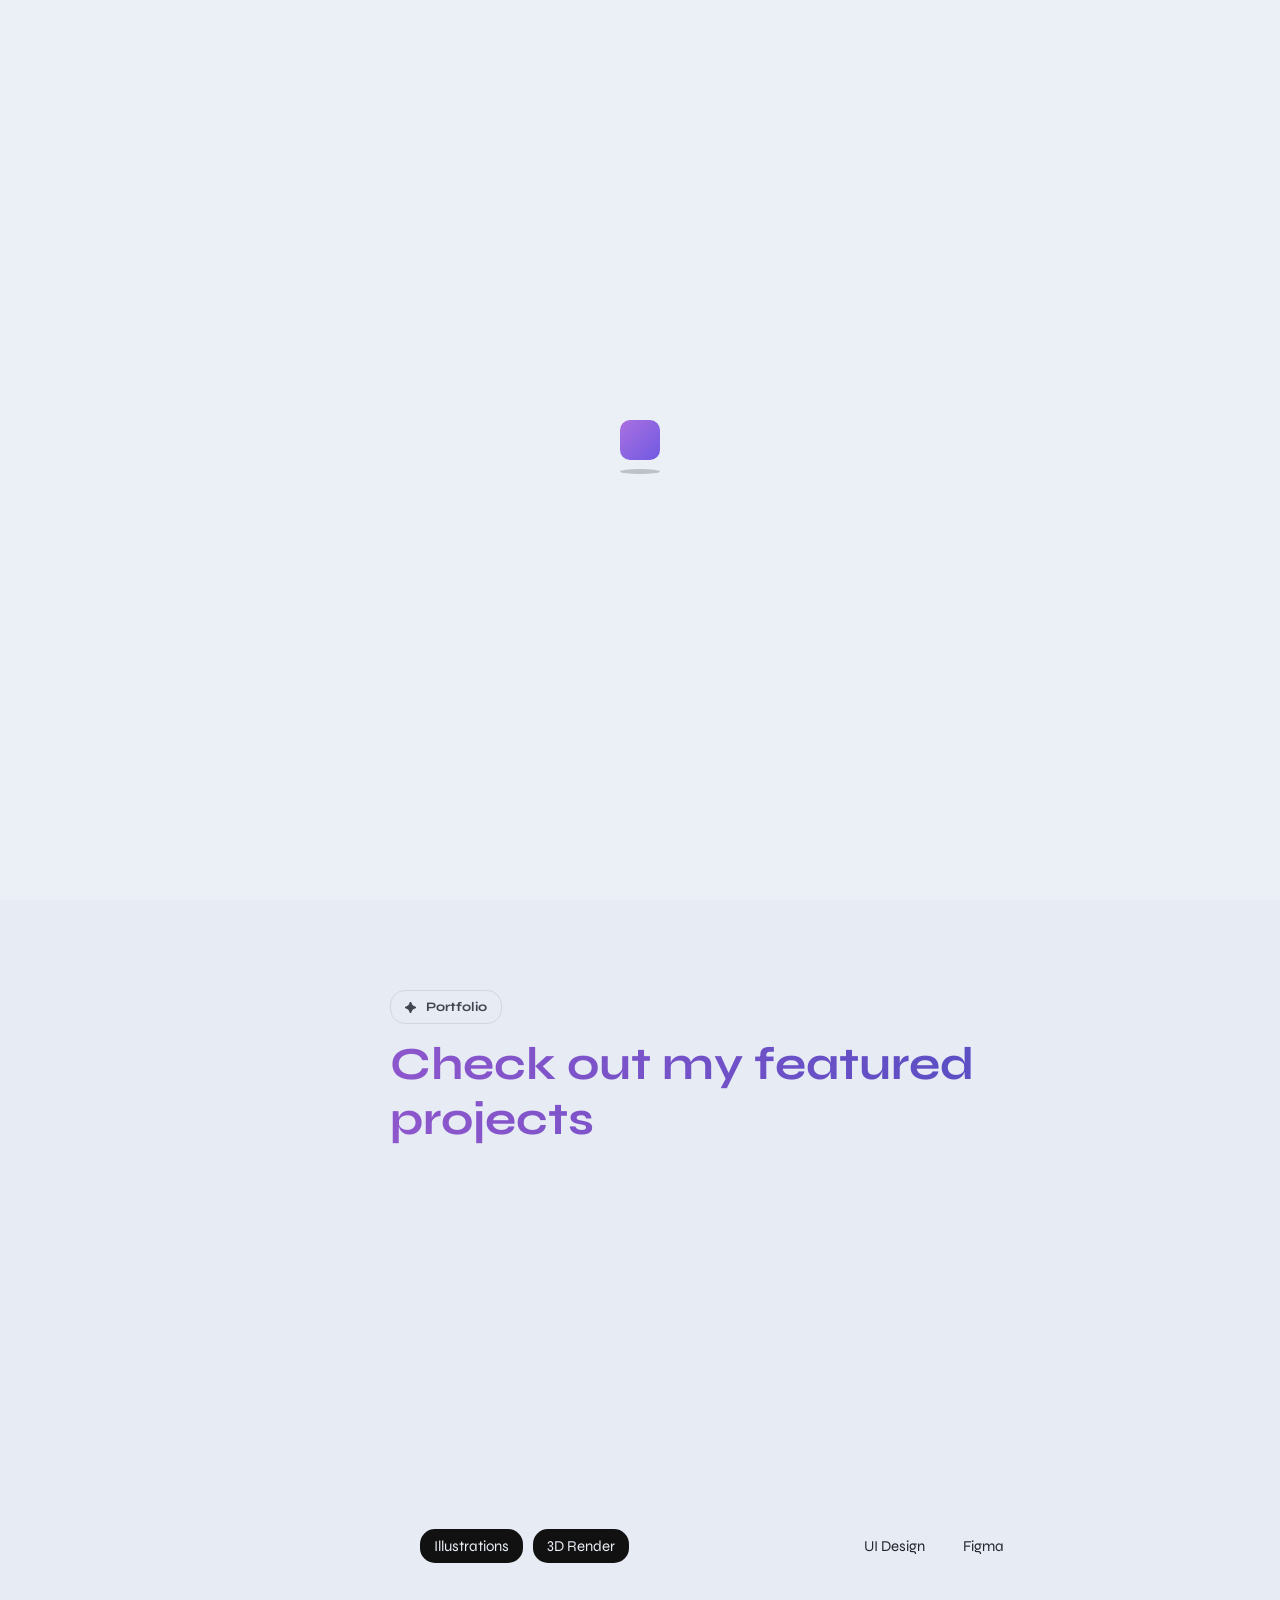
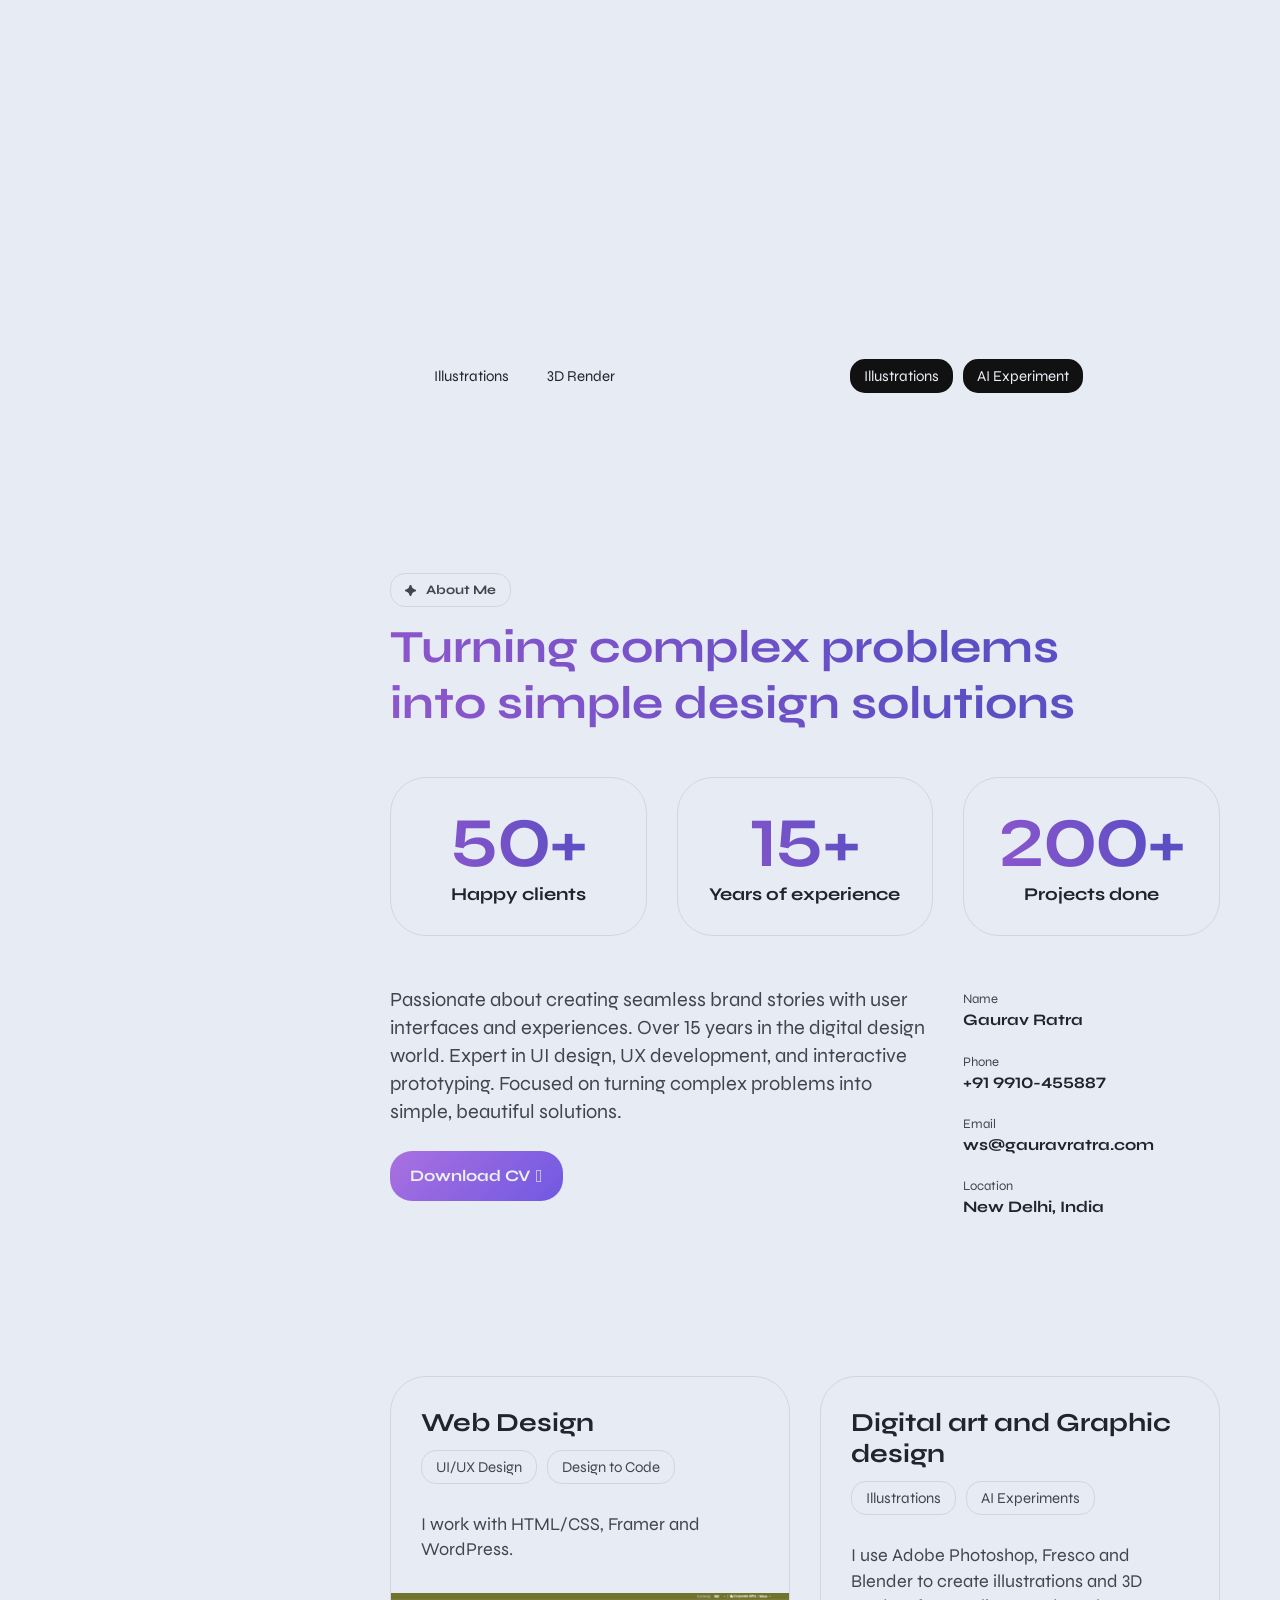
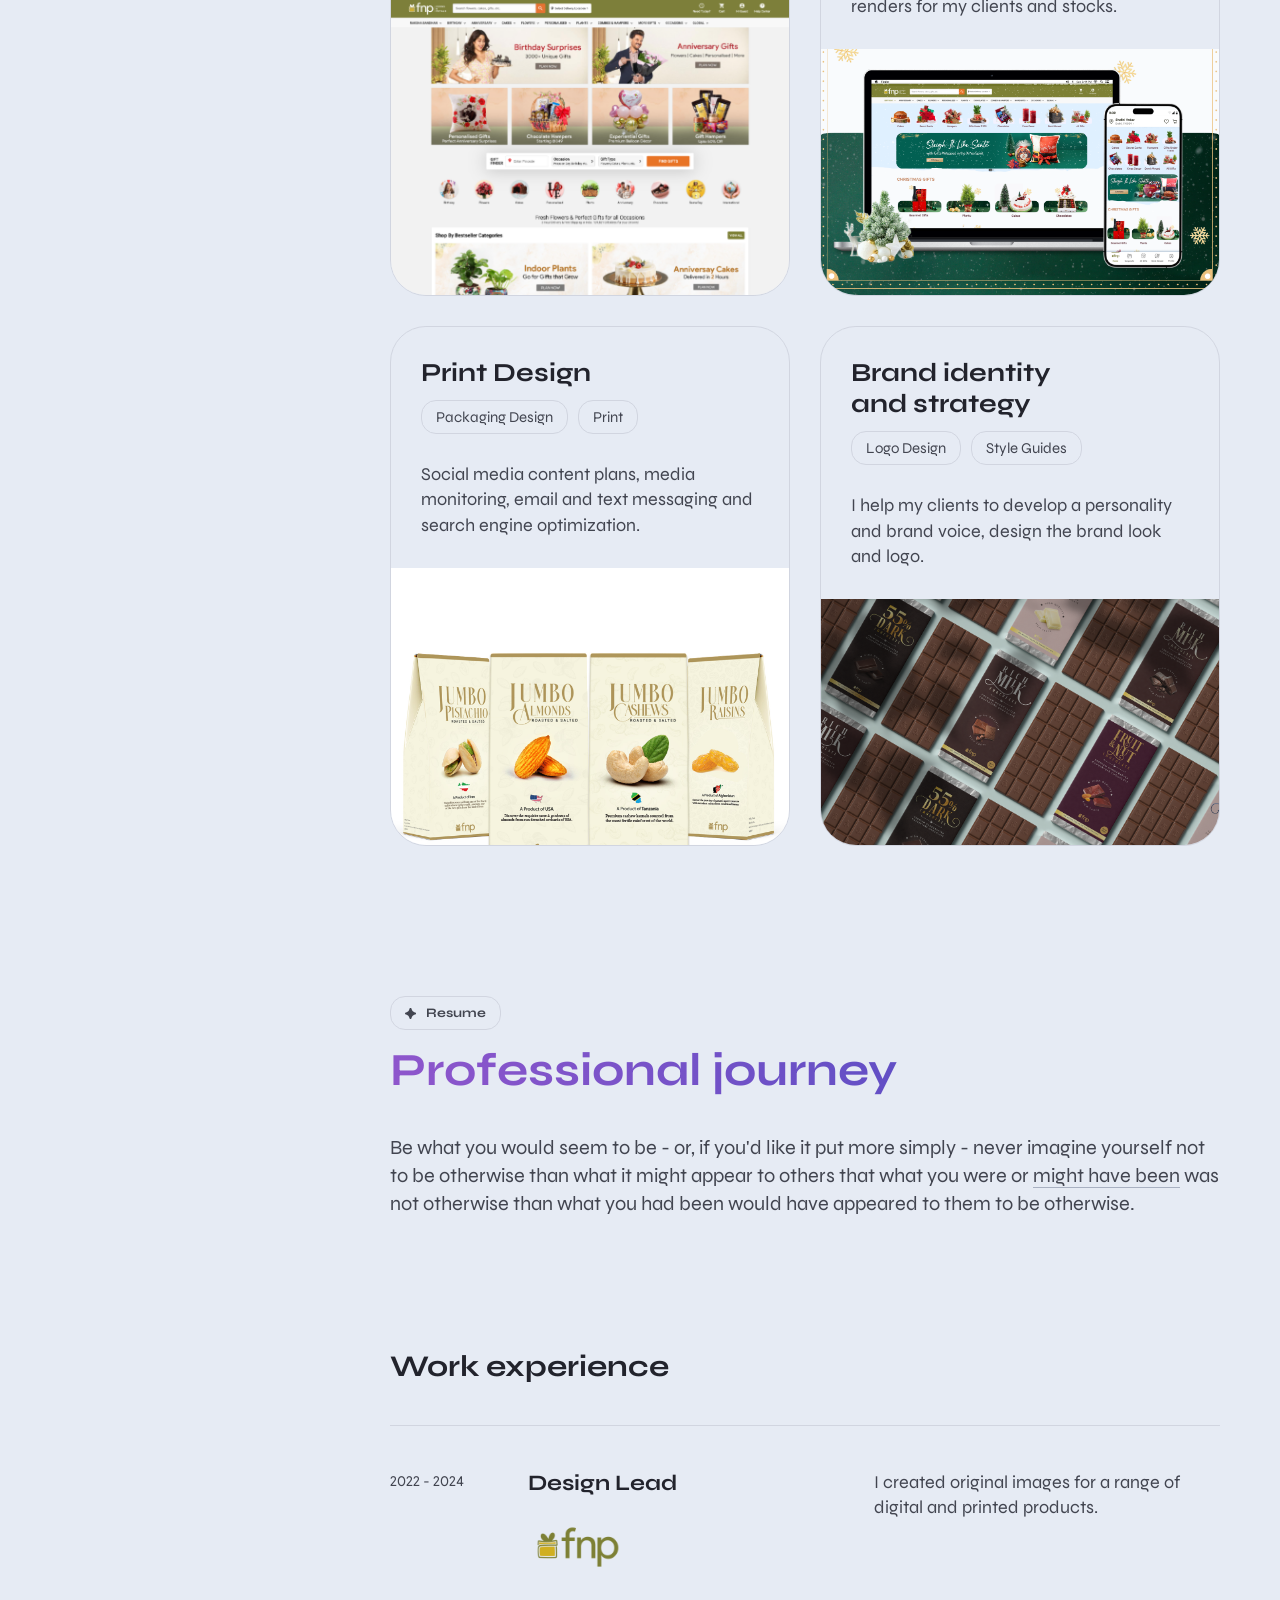
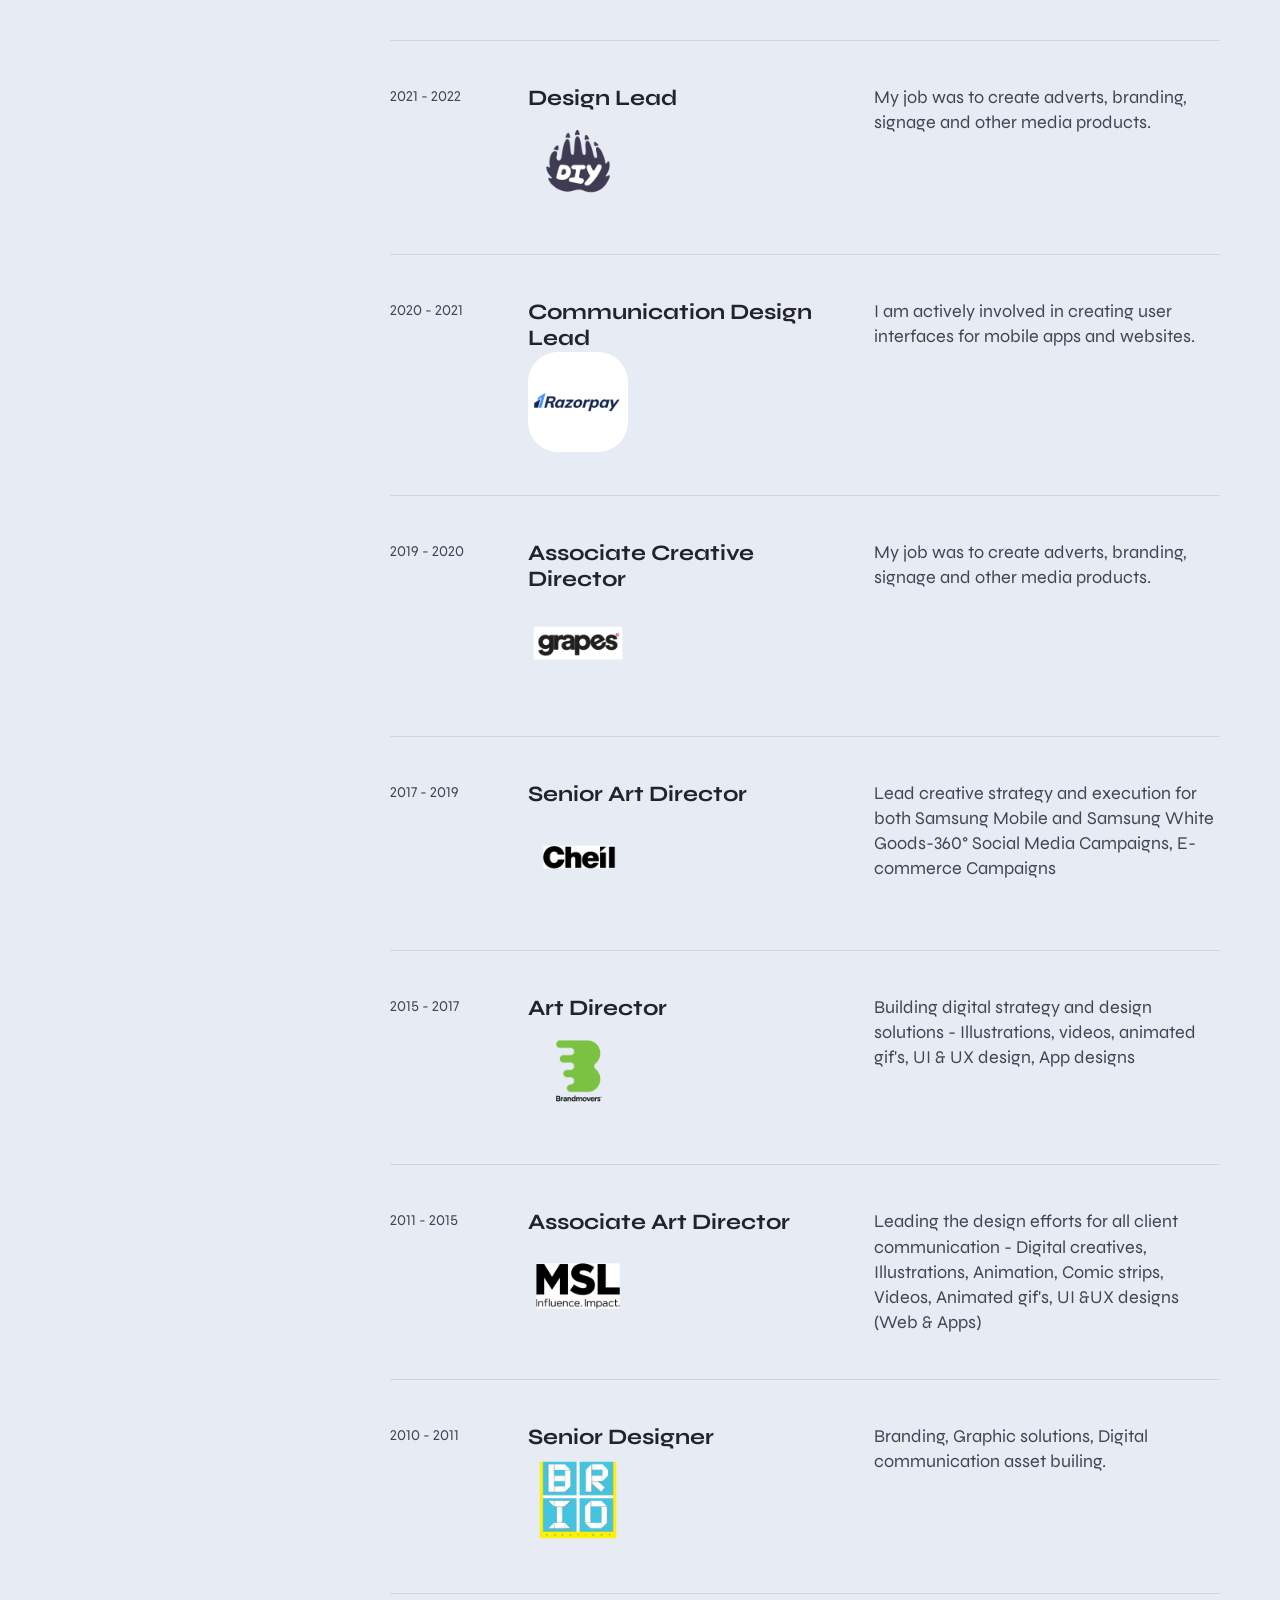
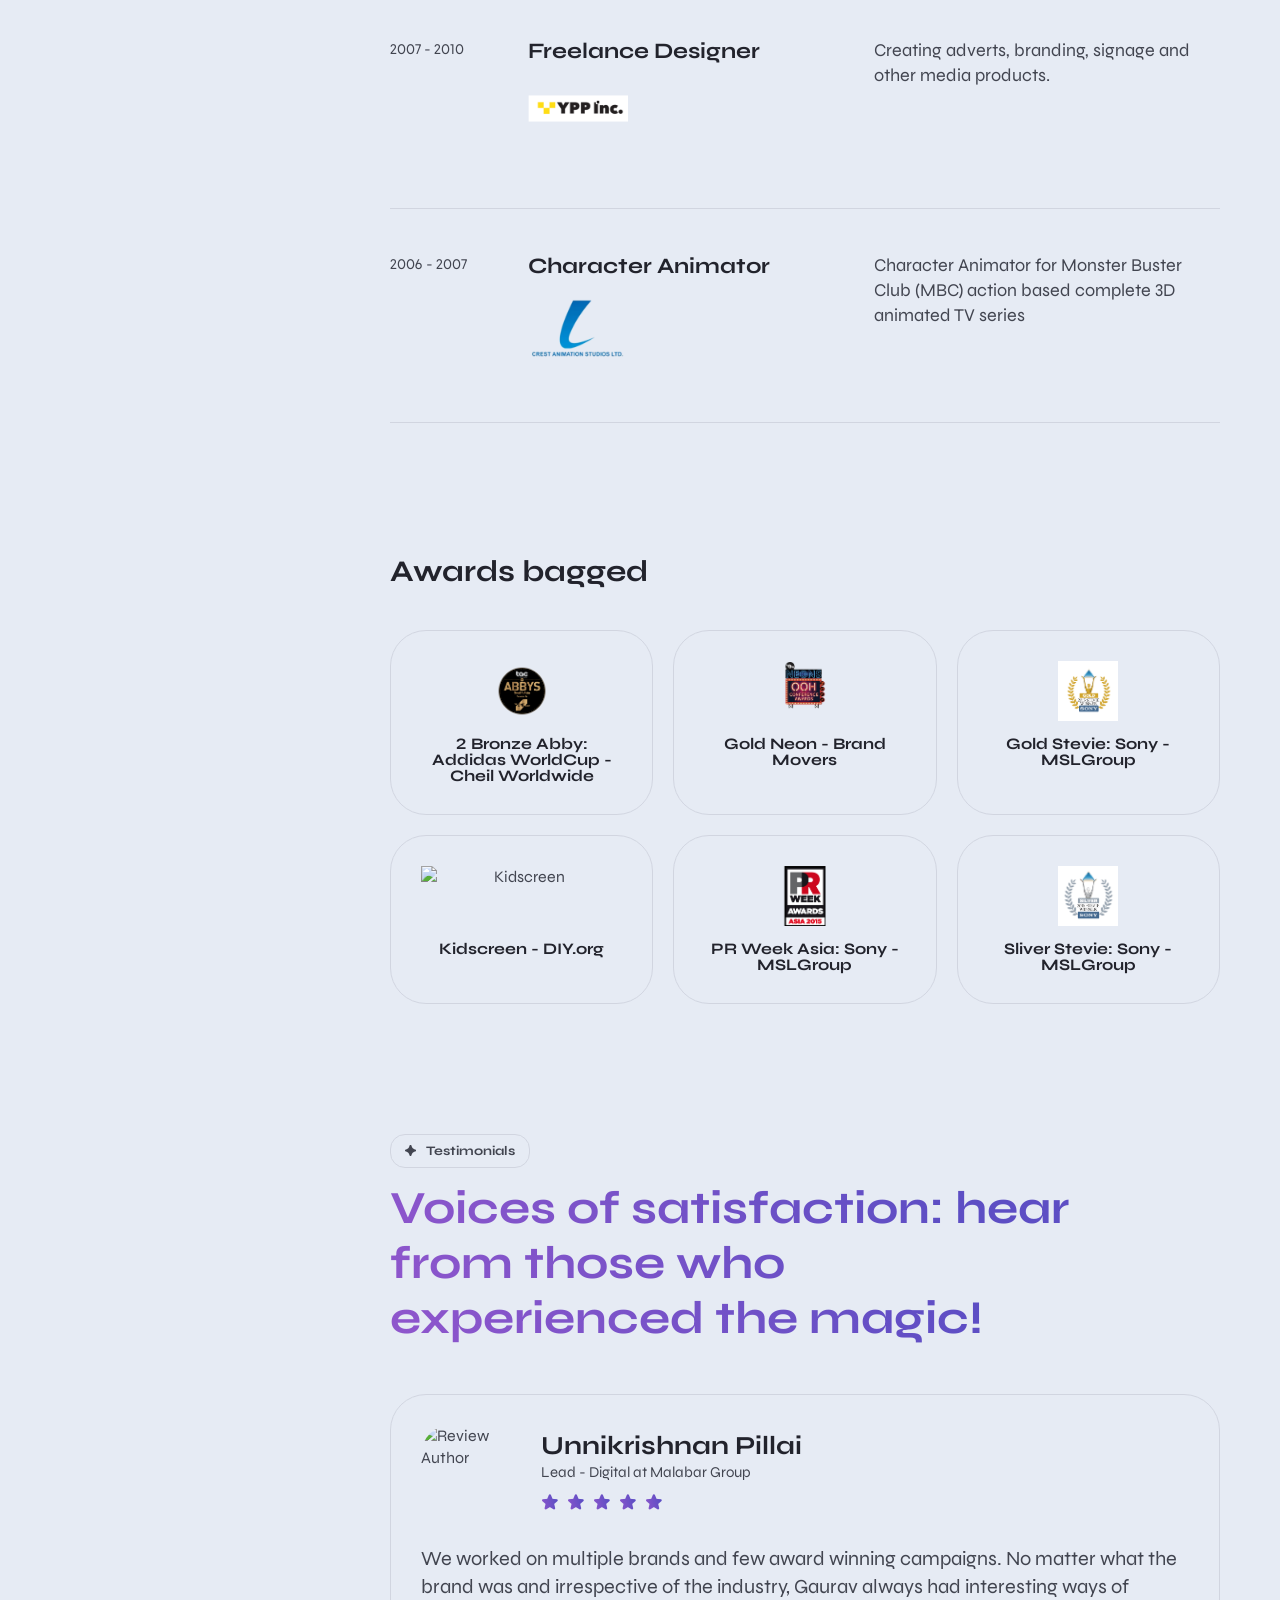
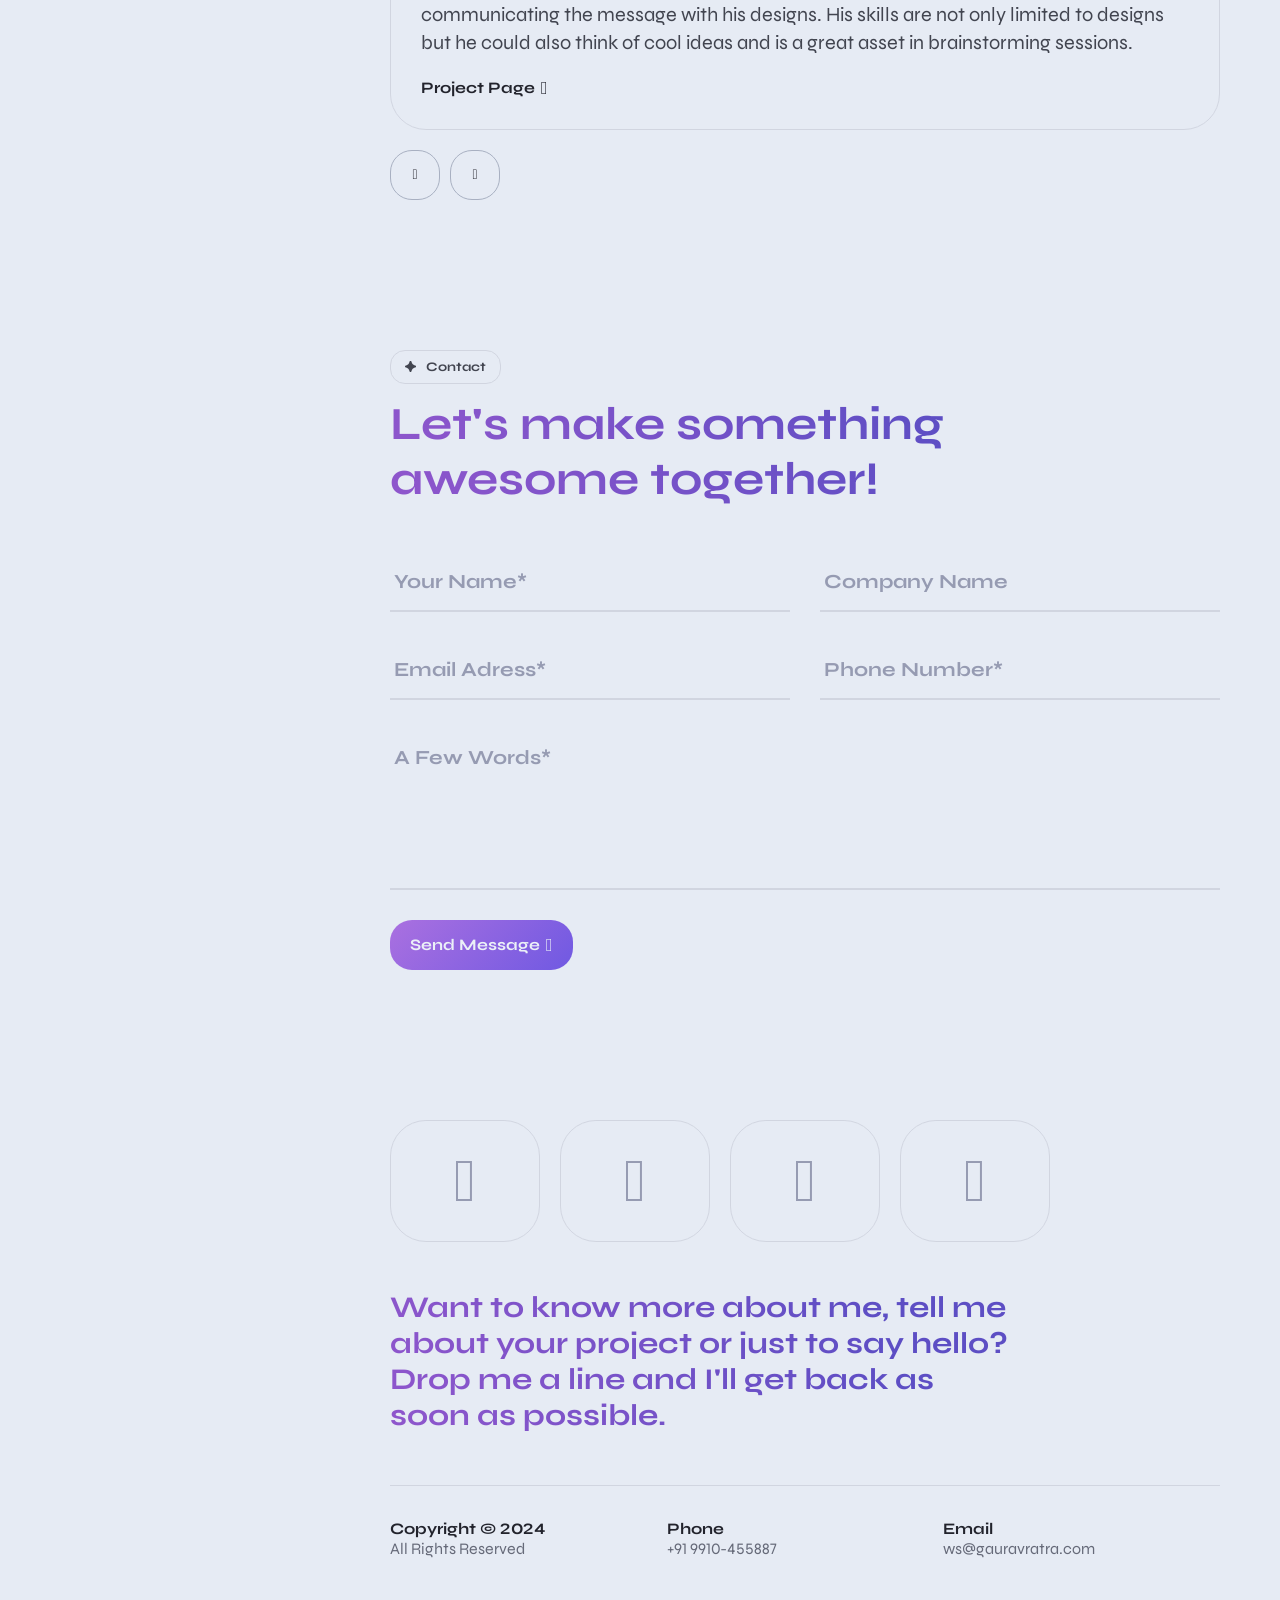
==== index.html @ a74d2768 "Add files via upload" ====
<!DOCTYPE html>
<html lang="en" dir="ltr">

  <head>
    <meta charset="UTF-8">

    <!-- Page Title -->
    <title>Gaurav Ratra - Full Stack Design Services, Illustration Artist, Video & Motion Graphic Artist</title>

    <!-- Meta Tags -->
    <meta name="description" content="Gaurav Ratra - Full Stack Design Services, Illustration Artist, Video & Motion Graphic Artist">
    <meta name="keywords" content="Full stack design services, Illustration artist, designer on demand, design consultant, creative solutions, clean design">

    <!-- Viewport Meta-->
    <meta http-equiv="X-UA-Compatible" content="IE=edge">
    <meta name="viewport" content="width=device-width, initial-scale=1, maximum-scale=1">

    <!-- Template Favicon & Icons Start -->
    <link rel="apple-touch-icon" sizes="180x180" href="img/apple-touch-icon.png">
    <link rel="icon" type="image/png" sizes="32x32" href="img/favicon-32x32.png">
    <link rel="icon" type="image/png" sizes="16x16" href="img/favicon-16x16.png">
    <link rel="manifest" href="img/site.webmanifest">
    <!-- Template Favicon & Icons End -->

    <!-- Facebook Metadata Start -->
    <meta property="og:image:height" content="1200">
    <meta property="og:image:width" content="1200">
    <meta property="og:title" content="Gaurav Ratra - Full Stack Design Services, Illustration Artist, Video & Motion Graphic Artist">
    <meta property="og:description" content="Gaurav Ratra - Full Stack Design Services, Illustration Artist, Video & Motion Graphic Artist">
    <!-- Facebook Metadata End -->

    <!-- Template Styles Start -->
    <link rel="stylesheet" href="css/loaders/loader.css">
    <link rel="stylesheet" type="text/css" href="css/plugins.css">
    <link rel="stylesheet" type="text/css" href="css/main.css">
    <!-- Template Styles End -->

    <!-- Custom Browser Color Start -->
    <meta name="theme-color" media="(prefers-color-scheme: light)" content="#dcdce7">
    <meta name="theme-color" media="(prefers-color-scheme: dark)" content="#111111">
    <meta name="msapplication-navbutton-color" content="#111111">
    <meta name="apple-mobile-web-app-capable" content="yes">
    <meta name="apple-mobile-web-app-status-bar-style" content="black-translucent">
    <!-- Custom Browser Color End -->
  </head>

  <body>

    <!-- Loader Start -->
    <div id="loader" class="loader">
      <div id="loaderContent" class="loader__content">
        <div class="loader__shadow"></div>
        <div class="loader__box"></div>
      </div>
    </div>
    <!-- Loader End -->

    <!-- Header Start -->
    <header id="header" class="header d-flex justify-content-between">

      <!-- Navigation Menu Start -->
      <div class="header__navigation">
        <nav id="menu" class="menu">
          <ul class="menu__list d-flex justify-content-start">
            <li class="menu__item">
              <a class="menu__link btn" href="#home">
                <span class="menu__caption">Home</span>
                <i class="ph-bold ph-house-simple"></i>
              </a>
            </li>
            <li class="menu__item">
              <a class="menu__link btn" href="#portfolio">
                <span class="menu__caption">Portfolio</span>
                <i class="ph-bold ph-squares-four"></i>
              </a>
            </li>
            <li class="menu__item">
              <a class="menu__link btn" href="#about">
                <span class="menu__caption">About Me</span>
                <i class="ph-bold ph-user"></i>
              </a>
            </li>
            <li class="menu__item">
              <a class="menu__link btn" href="#resume">
                <span class="menu__caption">Resume</span>
                <i class="ph-bold ph-article"></i>
              </a>
            </li>
            <li class="menu__item">
              <a class="menu__link btn" href="#contact">
                <span class="menu__caption">Contact</span>
                <i class="ph-bold ph-envelope"></i>
              </a>
            </li>
          </ul>
        </nav>
      </div>
      <!-- Navigation Menu End -->

      <!-- Header Controls Start -->
      <div class="header__controls d-flex justify-content-end">
        <button id="color-switcher" class="color-switcher header__switcher btn" type="button" role="switch" aria-label="light/dark mode" aria-checked="true"></button>
        <a id="notify-trigger" class="header__trigger btn" href="mailto:ws@gauravratra.com?subject=Message%20from%20your%20site">
          <span class="trigger__caption">Let's Talk</span>
          <i class="ph-bold ph-chat-dots"></i>
        </a>
      </div>
      <!-- Header Controls End -->

    </header>
    <!-- Header End -->

    <!-- Gradient Background Start -->
    <div class="gradient-background">
      <div class="blur"></div>
      <div class="blur"></div>
      <div class="blur"></div>
    </div>
    <!-- Gradient Background End -->

    <!-- Avatar Side Block Start -->
    <div id="avatar" class="avatar">
      <div class="avatar__container d-flex flex-column justify-content-lg-between">
        <!-- image and logo -->
        <div class="avatar__block">
          <div class="avatar__logo d-flex align-items-center">
            <div class="logo__image">
              <!-- Your Logo Here!!! -->
              <img src="img/Logo_GR_01_.png" alt="Gaurv Ratra - Full Stack Design Services">
              <!--<svg xmlns="http://www.w3.org/2000/svg" x="0px" y="0px"
                width="85px" height="85px" viewBox="0 0 85 85"
                style="enable-background:new 0 0 85 85;" xml:space="preserve" class="gradient-fill">
                <style type="text/css">
                  .gradient-fill {
                    fill: url(#gradientFill);
                  }
                </style>
                <g>
                  <linearGradient id="gradientFill" gradientUnits="userSpaceOnUse" x1="9.9604" y1="75.0338" x2="75.0387" y2="9.9555">
                    <stop  offset="0" style="stop-color:var(-accent)"/>
                    <stop  offset="1" style="stop-color:var(-secondary)"/>
                  </linearGradient>
                  <path class="gradient-fill" d="M51,0H34C15.2,0,0,15.2,0,34v17c0,14.3,8.9,26.6,21.4,31.6c0,0,0,0,0,0l0,0C25.3,84.1,29.5,85,34,85h17
                    c6,0,11.7-1.6,16.6-4.3c0.1-0.1,0.2-0.1,0.3-0.2C78.1,74.6,85,63.6,85,51V34C85,15.2,69.8,0,51,0z M83,51c0,10.7-5.3,20.2-13.4,26
                    v-2.5v-3.9h3.9v-3.9h-3.9v-3.9h3.9v-3.9h-3.9H67v-3.9V51h-3.9v3.9v3.9h2.6v3.9v3.9v3.9h-3.9h-3.9v3.9h3.9h3.9v3.9v1
                    C61.3,81.7,56.3,83,51,83H34c-4.5,0-8.7-0.9-12.6-2.6v-2v-3.9h3.9h3.9v-3.9h-3.9h-3.9v-3.9v-3.9v-3.9H24v-3.9V51h-3.9v3.9v3.9h-2.6
                    h-3.9v3.9h3.9v3.9h-3.9v3.9h3.9v3.9v3.9C8.2,72.8,2,62.6,2,51V34C2,16.4,16.4,2,34,2h17c17.6,0,32,14.4,32,32V51z M50.1,54.9H54
                    v3.9v3.9h-3.9v-3.9V54.9z M33.1,54.9H37v3.9v3.9h-3.9v-3.9V54.9z M27.9,51H24v-3.9v-3.9v-3.9h3.9v3.9v3.9V51z M31.8,39.3h-3.9v-3.9
                    h3.9V39.3z M31.8,43.2v-3.9h3.9v3.9H31.8z M63.1,47.1V51h-3.9v-3.9v-3.9v-3.9h3.9v3.9V47.1z M35.7,47.1v-3.9h3.9h3.9h3.9h3.9v3.9
                    h-3.9h-3.9h-3.9H35.7z M59.2,39.3h-3.9v-3.9h3.9V39.3z M55.3,43.2h-3.9v-3.9h3.9V43.2z"/>
                </g>
              </svg>-->
            </div>
            <div class="logo__caption">
              <p>Gaurav<br>Ratra</p>
            </div>
          </div>
          <div class="avatar__image">
            <img src="img/Frame-15.png" alt="Gaurav Ratra - Full Stack Design Services">
          </div>
        </div>
        <!-- data caption #1 -->
        <div class="avatar__block">
          <h6>
            <small class="top">Specialization:</small>
          Brand & Communciation Design, UX /Ul, Illustrations and Motion Design.
          </h6>
        </div>
        <!-- data caption #2 -->
        <div class="avatar__block">
          <h6>
            <small class="top">Based in:</small>
            New Delhi, India
          </h6>
        </div>
        <!-- socials and CTA button -->
        <div class="avatar__block">
          <div class="avatar__socials">
            <ul class="socials-square d-flex justify-content-between">
              <li class="socials-square__item">
                <a class="socials-square__link btn" href="https://www.behance.net/gauravratra" target="_blank"><i class="ph-bold ph-behance-logo"></i></a>
              </li>
              <li class="socials-square__item">
                <a class="socials-square__link btn" href="https://dribbble.com/gauravratra" target="_blank"><i class="ph-bold ph-dribbble-logo"></i></a>
              </li>
              <li class="socials-square__item">
                <a class="socials-square__link btn" href="https://www.instagram.com/doodler_gr" target="_blank"><i class="ph-bold ph-instagram-logo"></i></a>
              </li>
              <li class="socials-square__item">
                <a class="socials-square__link btn" href="https://www.linkedin.com/in/gauravratra" target="_blank"><i class="ph-bold ph-linkedin-logo"></i></a>
              </li>
              <!--<li class="socials-square__item">
                <a class="socials-square__link btn" href="https://www.pinterest.com/" target="_blank"><i class="ph-bold ph-pinterest-logo"></i></a>
              </li>-->
            </ul>
          </div>
          <div class="avatar__btnholder">
            <a class="btn btn-default btn-fullwidth btn-hover btn-hover-accent" href="#contact" target="_blank">
              <span class="btn-caption">Let's Work Together!</span>
            </a>
          </div>
        </div>
      </div>
    </div>
    <!-- Avatar Side Block End -->

    <!-- Page Content Start -->
    <div id="content" class="content">
      <div class="content__wrapper">

        <!-- Intro Section Start -->
        <section id="home" class="main intro">

          <!-- Headline Start -->
          <div id="headline" class="headline d-flex align-items-start flex-column" data-speed="1">
            <p class="headline__subtitle animate-headline">
              <svg xmlns="http://www.w3.org/2000/svg" x="0px" y="0px" width="13px" height="13px" viewBox="0 0 13 13" fill="currentColor">
                <path fill="currentColor" d="M5.6,12.6c-0.5-0.8-0.7-2.4-1.7-3.5c-1-1-2.7-1.2-3.5-1.7C-0.1,7-0.1,6,0.4,5.6c0.8-0.5,2.3-0.6,3.5-1.8
                  C5,2.8,5.1,1.2,5.6,0.4C6-0.1,7-0.1,7.4,0.4c0.5,0.8,0.7,2.4,1.8,3.5c1.2,1.2,2.6,1.2,3.5,1.7c0.6,0.4,0.6,1.4,0,1.7
                  C11.8,7.9,10.2,8,9.1,9.1c-1,1-1.2,2.7-1.7,3.5C7,13.1,6,13.1,5.6,12.6z"/>
              </svg>
              <span>Let's meet!</span>
            </p>
            <h1 class="headline__title animate-headline">I'm Gaurav Ratra<br>Human Centric Multidisciplinary Designer.</h1>
            <div class="headline__btnholder d-flex flex-column flex-sm-row">
              <a class="btn mobile-vertical btn-default btn-hover btn-hover-accent-mobile animate-headline" href="#portfolio">
                <span class="btn-caption">Graphic Design Work</span>
                <i class="ph-bold ph-squares-four"></i>
              </a>
              <a class="btn mobile-vertical btn-default btn-hover btn-hover-accent-mobile animate-headline" href="https://gauravratra.webflow.io" target"_blank">
                <span class="btn-caption">UX/UI Work</span>
                <i class="ph-bold ph-squares-four"></i>
              </a>
              <a class="btn mobile-vertical btn-default btn-hover btn-hover-outline-mobile animate-headline" href="https://drive.google.com/file/d/1sUQ5891fji01tZ1sQ-6A8wm_gNy3avsa/view?usp=drive_link" target"_blank">
                <span class="btn-caption">Download CV</span>
                <i class="ph-bold ph-download-simple"></i>
              </a>
            </div>
          </div>
          <!-- Headline End -->

          <!-- Scroll Button Start -->
          <div class="rotating-btn">
            <a href="#portfolio" class="rotating-btn__link slide-down">
              <!-- SVG rotating text -->
              <svg version="1.1" xmlns="http://www.w3.org/2000/svg" xmlns:xlink="http://www.w3.org/1999/xlink" x="0px" y="0px"
                viewBox="0 0 120 120" style="enable-background:new 0 0 120 120;" xml:space="preserve"
                class="animate-rotation" data-value="360">
                <defs>
                  <path id="textPath" d="M110,59.5c0,27.6-22.4,50-50,50s-50-22.4-50-50s22.4-50,50-50S110,31.9,110,59.5z"/>
                </defs>
                <g>
                  <use xlink:href="#textPath" fill="none"></use>
                  <text>
                    <!-- button text here!!! -->
                    <textPath xlink:href="#textPath">Scroll for More * Scroll for More * </textPath>
                  </text>
                </g>
              </svg>
              <!-- arrow icon -->
              <i class="ph-bold ph-arrow-down"></i>
            </a>
          </div>
          <!-- Scroll Button End -->

        </section>
        <!-- Intro Section End -->

        <!-- Portfolio Section Start -->
        <section id="portfolio" class="inner inner-first portfolio">

          <!-- Content Block - H2 Section Title Start -->
          <div class="content__block section-grid-title">
            <p class="h2__subtitle animate-in-up">
              <svg xmlns="http://www.w3.org/2000/svg" x="0px" y="0px" width="13px" height="13px" viewBox="0 0 13 13" fill="currentColor">
                <path fill="currentColor" d="M5.6,12.6c-0.5-0.8-0.7-2.4-1.7-3.5c-1-1-2.7-1.2-3.5-1.7C-0.1,7-0.1,6,0.4,5.6c0.8-0.5,2.3-0.6,3.5-1.8
                  C5,2.8,5.1,1.2,5.6,0.4C6-0.1,7-0.1,7.4,0.4c0.5,0.8,0.7,2.4,1.8,3.5c1.2,1.2,2.6,1.2,3.5,1.7c0.6,0.4,0.6,1.4,0,1.7
                  C11.8,7.9,10.2,8,9.1,9.1c-1,1-1.2,2.7-1.7,3.5C7,13.1,6,13.1,5.6,12.6z"/>
              </svg>
              <span>Portfolio</span>
            </p>
            <h2 class="h2__title animate-in-up">Check out my featured projects</h2>
          </div>
          <!-- Content Block - H2 Section Title End -->

          <!-- Content Block - Works Gallery Start -->
          <div class="content__block grid-block">
            <div class="container-fluid px-0 inner__gallery">
              <div class="row gx-0 my-gallery" itemscope itemtype="http://schema.org/ImageGallery">

                <!-- Works Gallery Single Item Start -->
                <figure class="col-12 col-md-6 gallery__item grid-item animate-card-2" itemprop="associatedMedia" itemscope itemtype="http://schema.org/ImageObject">
                  <a href="img/DIYTV.png" data-image="img/DIYTV.png" class="gallery__link" itemprop="contentUrl" data-size="1400x1400">
                    <img src="img/DIYTV.png" class="gallery__image" itemprop="thumbnail" alt="Image description">
                  </a>
                  <figcaption class="gallery__descr" itemprop="caption description">
                    <h5>Isometric House</h5>
                    <div class="card__tags d-flex flex-wrap">
                      <span class="rounded-tag opposite">Illustrations</span>
                      <span class="rounded-tag opposite">3D Render</span>
                    </div>
                    <p class="small">Mauris porttitor lobortis ligula, quis molestie lorem scelerisque eu. Morbi aliquam enim odio.
                    </p>
                  </figcaption>
                </figure>
                <!-- Works Gallery Single Item End -->

                <!-- Works Gallery Single Item Start -->
                <figure class="col-12 col-md-6 gallery__item grid-item animate-card-2" itemprop="associatedMedia" itemscope itemtype="http://schema.org/ImageObject">
                  <a href="img/fnpChocolate.png" data-image="img/fnpChocolate.png" class="gallery__link" itemprop="contentUrl" data-size="1400x1400">
                    <img src="img/fnpChocolate.png" class="gallery__image" itemprop="thumbnail" alt="Image description">
                  </a>
                  <figcaption class="gallery__descr opposite" itemprop="caption description">
                    <h5 class="opposite">Dashboard Template</h5>
                    <div class="card__tags d-flex flex-wrap">
                      <span class="rounded-tag">UI Design</span>
                      <span class="rounded-tag">Figma</span>
                    </div>
                    <p class="small">Mauris porttitor lobortis ligula, quis molestie lorem scelerisque eu. Morbi aliquam enim odio,
                      a mollis ipsum tristique eu.
                    </p>
                  </figcaption>
                </figure>
                <!-- Works Gallery Single Item End -->

                <!-- Works Gallery Single Item Start -->
                <figure class="col-12 col-md-6 gallery__item grid-item animate-card-2" itemprop="associatedMedia" itemscope itemtype="http://schema.org/ImageObject">
                  <a href="img/FNPMithai.png" data-image="img/FNPMithai.png" class="gallery__link" itemprop="contentUrl" data-size="1400x1400">
                    <img src="img/FNPMithai.png" class="gallery__image" itemprop="thumbnail" alt="Image description">
                  </a>
                  <figcaption class="gallery__descr opposite" itemprop="caption description">
                    <h5 class="opposite">Notification Icon</h5>
                    <div class="card__tags d-flex flex-wrap">
                      <span class="rounded-tag">Illustrations</span>
                      <span class="rounded-tag">3D Render</span>
                    </div>
                    <p class="small">Mauris porttitor lobortis ligula, quis molestie lorem scelerisque eu. Morbi aliquam enim odio,
                      a mollis ipsum tristique eu.
                    </p>
                  </figcaption>
                </figure>
                <!-- Works Gallery Single Item End -->

                <!-- Works Gallery Single Item Start -->
                <figure class="col-12 col-md-6 gallery__item grid-item animate-card-2" itemprop="associatedMedia" itemscope itemtype="http://schema.org/ImageObject">
                  <a href="img/FNPRakshabandhan.png" data-image="img/FNPRakshabandhan.png" class="gallery__link" itemprop="contentUrl" data-size="1400x1400">
                    <img src="img/FNPRakshabandhan.png" class="gallery__image" itemprop="thumbnail" alt="Image description">
                  </a>
                  <figcaption class="gallery__descr " itemprop="caption description">
                    <h5>Smart Penguin</h5>
                    <div class="card__tags d-flex flex-wrap">
                      <span class="rounded-tag opposite">Illustrations</span>
                      <span class="rounded-tag opposite">AI Experiment</span>
                    </div>
                    <p class="small">Mauris porttitor lobortis ligula, quis molestie lorem scelerisque eu. Morbi aliquam enim odio,
                      a mollis ipsum tristique eu.
                    </p>
                  </figcaption>
                </figure>
                <!-- Works Gallery Single Item End -->

              </div>
            </div>
          </div>
          <!-- Content Block - Works Gallery End -->

        </section>
        <!-- Portfolio Section End -->

        <!-- About Section Start -->
        <section id="about" class="inner about">

          <!-- Content Block - H2 Section Title Start -->
          <div class="content__block section-grid-title">
            <p class="h2__subtitle animate-in-up">
              <svg xmlns="http://www.w3.org/2000/svg" x="0px" y="0px" width="13px" height="13px" viewBox="0 0 13 13" fill="currentColor">
                <path fill="currentColor" d="M5.6,12.6c-0.5-0.8-0.7-2.4-1.7-3.5c-1-1-2.7-1.2-3.5-1.7C-0.1,7-0.1,6,0.4,5.6c0.8-0.5,2.3-0.6,3.5-1.8
                  C5,2.8,5.1,1.2,5.6,0.4C6-0.1,7-0.1,7.4,0.4c0.5,0.8,0.7,2.4,1.8,3.5c1.2,1.2,2.6,1.2,3.5,1.7c0.6,0.4,0.6,1.4,0,1.7
                  C11.8,7.9,10.2,8,9.1,9.1c-1,1-1.2,2.7-1.7,3.5C7,13.1,6,13.1,5.6,12.6z"/>
              </svg>
              <span>About Me</span>
            </p>
            <h2 class="h2__title animate-in-up">Turning complex problems into simple design solutions</h2>
          </div>
          <!-- Content Block - H2 Section Title End -->

          <!-- Content Block - Achievements Start -->
          <div class="content__block grid-block">
            <div class="achievements d-flex flex-column flex-md-row align-items-md-stretch">
              <!-- achievements single item -->
              <div class="achievements__item d-flex flex-column grid-item animate-card-3">
                <div class="achievements__card">
                  <p class="achievements__number">50+</p>
                  <p class="achievements__descr">Happy clients</p>
                </div>
              </div>
              <!-- achievements single item -->
              <div class="achievements__item d-flex flex-column grid-item animate-card-3">
                <div class="achievements__card">
                  <p class="achievements__number">15+</p>
                  <p class="achievements__descr">Years of experience</p>
                </div>
              </div>
              <!-- achievements single item -->
              <div class="achievements__item d-flex flex-column grid-item animate-card-3">
                <div class="achievements__card">
                  <p class="achievements__number">200+</p>
                  <p class="achievements__descr">Projects done</p>
                </div>
              </div>
            </div>
          </div>
          <!-- Content Block - Achievements End -->

          <!-- Content Block - About Me Data Start -->
          <div class="content__block grid-block block-large">
            <div class="container-fluid p-0">
              <div class="row g-0 justify-content-between">

                <!-- About Me Description Start -->
                <div class="col-12 col-xl-8 grid-item about-descr">
                  <p class="about-descr__text animate-in-up">
                    Passionate about creating seamless brand stories with user interfaces and experiences. Over 15 years in the digital design world. Expert in UI design, UX development, and interactive prototyping. Focused on turning complex problems into simple, beautiful solutions.
                  </p>
                  <div class="btn-group about-descr__btnholder animate-in-up">
                    <a class="btn mobile-vertical btn-default btn-hover btn-hover-accent" href="https://drive.google.com/file/d/1sUQ5891fji01tZ1sQ-6A8wm_gNy3avsa/view?usp=drive_link" target"_blank">
                      <span class="btn-caption">Download CV</span>
                      <i class="ph-bold ph-download-simple"></i>
                    </a>
                  </div>
                </div>
                <!-- About Me Description End -->

                <!-- About Me Information Start -->
                <div class="col-12 col-xl-4 grid-item about-info">
                  <div class="about-info__item animate-in-up">
                    <h6>
                      <small class="top">Name</small>
                      Gaurav Ratra
                    </h6>
                  </div>
                  <div class="about-info__item animate-in-up">
                    <h6>
                      <small class="top">Phone</small>
                      <a class="text-link-bold" href="tel:+919910455887">+91 9910-455887</a>
                    </h6>
                  </div>
                  <div class="about-info__item animate-in-up">
                    <h6>
                      <small class="top">Email</small>
                      <a class="text-link-bold" href="mailto:ws@gauravratra.com?subject=Message%20from%20your%20site">ws@gauravratra.com</a>
                    </h6>
                  </div>
                  <div class="about-info__item animate-in-up">
                    <h6>
                      <small class="top">Location</small>
                      <a class="text-link-bold" href="https://maps.app.goo.gl/xMJXTEUeHkv6kYRQ6" target="_blank">New Delhi, India</a>
                    </h6>
                  </div>
                </div>
                <!-- About Me Information End -->

              </div>
            </div>
          </div>
          <!-- Content Block - About Me Data End -->

          <!-- Content Block - Services Start -->
          <div class="content__block grid-block">
            <div class="container-fluid p-0">
              <div class="row g-0 align-items-stretch cards">
                <!-- services cards grid single item -->
                <div class="col-12 col-md-6 cards__item grid-item animate-card-2">
                  <div class="cards__card d-flex flex-column">
                    <div class="cards__descr">
                      <h4 class="cards__title animate-in-up">Web Design</h4>
                      <div class="cards__tags d-flex flex-wrap animate-in-up">
                        <span class="rounded-tag tag-outline">UI/UX Design</span>
                        <span class="rounded-tag tag-outline">Design to Code</span>
                      </div>
                      <p class="small cards__text animate-in-up">I work with HTML/CSS, Framer and WordPress.</p>
                    </div>
                    <div class="cards__image d-flex animate-in-up">
                      <img src="img/works/FNP-Website29.png" alt="Service/Feature Image">
                    </div>
                  </div>
                </div>
                <!-- services grid cards single item -->
                <div class="col-12 col-md-6 cards__item grid-item animate-card-2">
                  <div class="cards__card d-flex flex-column">
                    <div class="cards__descr">
                      <h4 class="cards__title animate-in-up">Digital art and Graphic design</h4>
                      <div class="cards__tags d-flex flex-wrap animate-in-up">
                        <span class="rounded-tag tag-outline">Illustrations</span>
                        <span class="rounded-tag tag-outline">AI Experiments</span>
                      </div>
                      <p class="small cards__text animate-in-up">I use Adobe Photoshop, Fresco and Blender to create
                        illustrations and 3D renders for my clients and stocks.
                      </p>
                    </div>
                    <div class="cards__image d-flex animate-in-up">
                      <img src="img/works/Frame1973340364.png" alt="Service/Feature Image">
                    </div>
                  </div>
                </div>
                <!-- services grid cards single item -->
                <div class="col-12 col-md-6 cards__item grid-item animate-card-2">
                  <div class="cards__card d-flex flex-column">
                    <div class="cards__descr">
                      <h4 class="cards__title animate-in-up">Print Design</h4>
                      <div class="cards__tags d-flex flex-wrap animate-in-up">
                        <span class="rounded-tag tag-outline">Packaging Design</span>
                        <span class="rounded-tag tag-outline">Print</span>
                      </div>
                      <p class="small cards__text animate-in-up">Social media content plans, media monitoring, email and text messaging
                        and search engine optimization.
                      </p>
                    </div>
                    <div class="cards__image d-flex">
                      <img src="img/works/HF-RF-TNTBX-PK04-AlWaPiFi-100G-(2).jpg" alt="Service/Feature Image">
                    </div>
                  </div>
                </div>
                <!-- services grid cards single item -->
                <div class="col-12 col-md-6 cards__item grid-item animate-card-2">
                  <div class="cards__card d-flex flex-column">
                    <div class="cards__descr">
                      <h4 class="cards__title animate-in-up">Brand identity<br>and strategy</h4>
                      <div class="cards__tags d-flex flex-wrap animate-in-up">
                        <span class="rounded-tag tag-outline">Logo Design</span>
                        <span class="rounded-tag tag-outline">Style Guides</span>
                      </div>
                      <p class="small cards__text animate-in-up">I help my clients to develop a personality and brand voice,
                        design the brand look and logo.
                      </p>
                    </div>
                    <div class="cards__image d-flex animate-in-up">
                      <img src="img/works/Mockup11.png" alt="Service/Feature Image">
                    </div>
                  </div>
                </div>

              </div>
            </div>
          </div>
          <!-- Content Block - Services End -->

        </section>
        <!-- About Section End -->

        <!-- Resume Section Start -->
        <section id="resume" class="inner resume">

          <!-- Content Block - H2 Section Title Start -->
          <div class="content__block block-large">
            <p class="h2__subtitle animate-in-up">
              <svg xmlns="http://www.w3.org/2000/svg" x="0px" y="0px" width="13px" height="13px" viewBox="0 0 13 13" fill="currentColor">
                <path fill="currentColor" d="M5.6,12.6c-0.5-0.8-0.7-2.4-1.7-3.5c-1-1-2.7-1.2-3.5-1.7C-0.1,7-0.1,6,0.4,5.6c0.8-0.5,2.3-0.6,3.5-1.8
                  C5,2.8,5.1,1.2,5.6,0.4C6-0.1,7-0.1,7.4,0.4c0.5,0.8,0.7,2.4,1.8,3.5c1.2,1.2,2.6,1.2,3.5,1.7c0.6,0.4,0.6,1.4,0,1.7
                  C11.8,7.9,10.2,8,9.1,9.1c-1,1-1.2,2.7-1.7,3.5C7,13.1,6,13.1,5.6,12.6z"/>
              </svg>
              <span>Resume</span>
            </p>
            <h2 class="h2__title animate-in-up">Professional journey</h2>
            <p class="h2__text animate-in-up">
              Be what you would seem to be - or, if you'd like it put more simply - never imagine yourself not to be otherwise
              than what it might appear to others that what you were or
              <a href="#0" class="text-link">might have been</a>
              was not otherwise than what you had been
              would have appeared to them to be otherwise.
            </p>
          </div>
          <!-- Content Block - H2 Section Title End -->


          <!-- Content Block - Experience Start -->
          <div class="content__block block-large">

            <!-- H3 Block Start -->
            <div class="section-h3">
              <h3 class="h3__title animate-in-up">Work experience</h3>
            </div>
            <!-- H3 Block End -->

            <!-- Experience Lines Start -->
            <div class="container-fluid p-0 resume-lines">
              <!-- experience single item -->
              <div class="row g-0 resume-lines__item animate-in-up">
                <div class="col-12 col-md-2">
                  <span class="resume-lines__date animate-in-up">2022 - 2024</span>
                </div>
                <div class="col-12 col-md-5">
                  <h5 class="resume-lines__title animate-in-up">Design Lead</h5>
                  <img src="img/FNP.png" class="tauthor__avatar" alt="FernsNPetals">
                  <!--<p class="resume-lines__source animate-in-up">
                    <a href="#0" class="text-link-bold" target="_blank">Ferns N Petals</a>-->
                  </p>
                </div>
                <div class="col-12 col-md-5">
                  <p class="small resume-lines__descr animate-in-up">I created original images for a range of digital and printed products.</p>
                </div>
              </div>
              <!-- experience single item -->
              <div class="row g-0 resume-lines__item animate-in-up">
                <div class="col-12 col-md-2">
                  <span class="resume-lines__date animate-in-up">2021 - 2022</span>
                </div>
                <div class="col-12 col-md-5">
                  <h5 class="resume-lines__title animate-in-up">Design Lead</h5>
                  <img src="img/DIYorg.png" class="tauthor__avatar" alt="DIY.org">
                  <!--<p class="resume-lines__source animate-in-up">at
                    <a href="#0" class="text-link-bold" target="_blank">DIY</a>-->
                  </p>
                </div>
                <div class="col-12 col-md-5">

                  <p class="small resume-lines__descr animate-in-up">My job was to create adverts, branding, signage and other media products.</p>
                </div>
              </div>
              <!-- experience single item -->
              <div class="row g-0 resume-lines__item animate-in-up">
                <div class="col-12 col-md-2">
                  <span class="resume-lines__date animate-in-up">2020 - 2021</span>
                </div>
                <div class="col-12 col-md-5">
                  <h5 class="resume-lines__title animate-in-up">Communication Design Lead</h5>
                  <img src="img/Raxorpay.png" class="tauthor__avatar" alt="Razorpay">
                  <!--<p class="resume-lines__source animate-in-up">at
                    <a href="#0" class="text-link-bold" target="_blank">Razorpay</a>-->
                  </p>
                </div>
                <div class="col-12 col-md-5">
                  <p class="small resume-lines__descr animate-in-up">I am actively involved in creating user interfaces for mobile apps and websites.</p>
                </div>
              </div>
              <!-- experience single item -->
              <div class="row g-0 resume-lines__item animate-in-up">
                <div class="col-12 col-md-2">
                  <span class="resume-lines__date animate-in-up">2019 - 2020</span>
                </div>
                <div class="col-12 col-md-5">
                  <h5 class="resume-lines__title animate-in-up">Associate Creative Director</h5>
                  <img src="img/Grapes.png" class="tauthor__avatar" alt="Grapes">
                  <!--<p class="resume-lines__source animate-in-up">at
                    <a href="#0" class="text-link-bold" target="_blank">DIY</a>-->
                  </p>
                </div>
                <div class="col-12 col-md-5">

                  <p class="small resume-lines__descr animate-in-up">My job was to create adverts, branding, signage and other media products.</p>
                </div>
              </div>
              <!-- experience single item -->
              <div class="row g-0 resume-lines__item animate-in-up">
                <div class="col-12 col-md-2">
                  <span class="resume-lines__date animate-in-up">2017 - 2019</span>
                </div>
                <div class="col-12 col-md-5">
                  <h5 class="resume-lines__title animate-in-up">Senior Art Director</h5>
                  <img src="img/Cheil.png" class="tauthor__avatar" alt="Cheil">
                  <!--<p class="resume-lines__source animate-in-up">at
                    <a href="#0" class="text-link-bold" target="_blank">DIY</a>-->
                  </p>
                </div>
                <div class="col-12 col-md-5">

                  <p class="small resume-lines__descr animate-in-up">Lead creative strategy and execution for both Samsung Mobile and Samsung White Goods-360° Social Media Campaigns, E-commerce Campaigns</p>
                </div>
              </div>
              <!-- experience single item -->
              <div class="row g-0 resume-lines__item animate-in-up">
                <div class="col-12 col-md-2">
                  <span class="resume-lines__date animate-in-up">2015 - 2017</span>
                </div>
                <div class="col-12 col-md-5">
                  <h5 class="resume-lines__title animate-in-up">Art Director</h5>
                  <img src="img/Brandmovers.png" class="tauthor__avatar" alt="BrandMovers">
                  <!--<p class="resume-lines__source animate-in-up">at
                    <a href="#0" class="text-link-bold" target="_blank">DIY</a>-->
                  </p>
                </div>
                <div class="col-12 col-md-5">

                  <p class="small resume-lines__descr animate-in-up">Building digital strategy and design solutions - Illustrations, videos, animated gif's, UI & UX design, App designs</p>
                </div>
              </div>
              <!-- experience single item -->
              <div class="row g-0 resume-lines__item animate-in-up">
                <div class="col-12 col-md-2">
                  <span class="resume-lines__date animate-in-up">2011 - 2015</span>
                </div>
                <div class="col-12 col-md-5">
                  <h5 class="resume-lines__title animate-in-up">Associate Art Director</h5>
                  <img src="img/MSL.png" class="tauthor__avatar" alt="MSLGroup">
                  <!--<p class="resume-lines__source animate-in-up">at
                    <a href="#0" class="text-link-bold" target="_blank">DIY</a>-->
                  </p>
                </div>
                <div class="col-12 col-md-5">

                  <p class="small resume-lines__descr animate-in-up">Leading the design efforts for all client communication - Digital creatives, Illustrations, Animation, Comic strips, Videos, Animated gif's, UI &UX designs (Web & Apps)</p>
                </div>
              </div>
              <!-- experience single item -->
              <div class="row g-0 resume-lines__item animate-in-up">
                <div class="col-12 col-md-2">
                  <span class="resume-lines__date animate-in-up">2010 - 2011</span>
                </div>
                <div class="col-12 col-md-5">
                  <h5 class="resume-lines__title animate-in-up">Senior Designer</h5>
                  <img src="img/BRIOCreations.png" class="tauthor__avatar" alt="Brio">
                  <!--<p class="resume-lines__source animate-in-up">at
                    <a href="#0" class="text-link-bold" target="_blank">DIY</a>-->
                  </p>
                </div>
                <div class="col-12 col-md-5">

                  <p class="small resume-lines__descr animate-in-up">Branding, Graphic solutions, Digital communication asset builing.</p>
                </div>
              </div>
              <!-- experience single item -->
              <div class="row g-0 resume-lines__item animate-in-up">
                <div class="col-12 col-md-2">
                  <span class="resume-lines__date animate-in-up">2007 - 2010</span>
                </div>
                <div class="col-12 col-md-5">
                  <h5 class="resume-lines__title animate-in-up">Freelance Designer</h5>
                  <img src="img/YPP.png" class="tauthor__avatar" alt="YPP">
                  <!--<p class="resume-lines__source animate-in-up">at
                    <a href="#0" class="text-link-bold" target="_blank">DIY</a>-->
                  </p>
                </div>
                <div class="col-12 col-md-5">

                  <p class="small resume-lines__descr animate-in-up">Creating adverts, branding, signage and other media products.</p>
                </div>
              </div>
              <!-- experience single item -->
              <div class="row g-0 resume-lines__item animate-in-up">
                <div class="col-12 col-md-2">
                  <span class="resume-lines__date animate-in-up">2006 - 2007</span>
                </div>
                <div class="col-12 col-md-5">
                  <h5 class="resume-lines__title animate-in-up">Character Animator</h5>
                  <img src="img/Crest.png" class="tauthor__avatar" alt="Crest">
                  <!--<p class="resume-lines__source animate-in-up">at
                    <a href="#0" class="text-link-bold" target="_blank">DIY</a>-->
                  </p>
                </div>
                <div class="col-12 col-md-5">

                  <p class="small resume-lines__descr animate-in-up">Character Animator for Monster Buster Club (MBC) action based complete 3D animated TV series</p>
                </div>
              </div>

            </div>
            <!-- Experience Lines End -->

          </div>
          <!-- Content Block - Experience End -->

          <!-- Content Block - H3 Block Start -->
          <div class="content__block">
            <div class="section-h3 section-h3-grid">
              <h3 class="h3__title animate-in-up">Awards bagged</h3>
            </div>
          </div>
          <!-- Content Block - H3 Block End -->

          <!-- Content Block - Tools List Start -->
          <div class="content__block grid-block block-large">
            <!-- Tools List Start -->
            <div class="tools-cards d-flex justify-content-start flex-wrap">
              <!-- tools simgle item -->
              <div class="tools-cards__item d-flex grid-item-s animate-card-5">
                <div class="tools-cards__card">
                  <img class="tools-cards__icon animate-in-up" src="img/awards/Abby-Goafest2019-Cheil.png" alt="Abby">
                  <h6 class="tools-cards__caption animate-in-up">2 Bronze Abby: Addidas WorldCup - Cheil Worldwide</h6>
                </div>
              </div>
              <!-- tools simgle item -->
              <div class="tools-cards__item d-flex grid-item-s animate-card-5">
                <div class="tools-cards__card">
                  <img class="tools-cards__icon animate-in-up" src="img/awards/Gold-Neon-Awards-BrandMovers.png" alt="Neon">
                  <h6 class="tools-cards__caption animate-in-up">Gold Neon - Brand Movers</h6>
                </div>
              </div>
              <!-- tools simgle item -->
              <div class="tools-cards__item d-flex grid-item-s animate-card-5">
                <div class="tools-cards__card">
                  <img class="tools-cards__icon animate-in-up" src="img/awards/Gold-Stevie-Awards-MSLGroup.png" alt="Stevie">
                  <h6 class="tools-cards__caption animate-in-up">Gold Stevie: Sony - MSLGroup</h6>
                </div>
              </div>
              <!-- tools simgle item -->
              <div class="tools-cards__item d-flex grid-item-s animate-card-5">
                <div class="tools-cards__card">
                  <img class="tools-cards__icon animate-in-up" src="img/awards/Kidscreen-Awards2022-DIYorg.png" alt="Kidscreen">
                  <h6 class="tools-cards__caption animate-in-up">Kidscreen - DIY.org</h6>
                </div>
              </div>
              <!-- tools simgle item -->
              <div class="tools-cards__item d-flex grid-item-s animate-card-5">
                <div class="tools-cards__card">
                  <img class="tools-cards__icon animate-in-up" src="img/awards/PR-Week-Asia-MSLGroup.png" alt="PRWeekAsia">
                  <h6 class="tools-cards__caption animate-in-up">PR Week Asia: Sony - MSLGroup</h6>
                </div>
              </div>
              <!-- tools simgle item -->
              <div class="tools-cards__item d-flex grid-item-s animate-card-5">
                <div class="tools-cards__card">
                  <img class="tools-cards__icon animate-in-up" src="img/awards/Silver-Stevie-Award-MSLGroup.png" alt="Stevie">
                  <h6 class="tools-cards__caption animate-in-up">Sliver Stevie: Sony - MSLGroup</h6>
                </div>
              </div>
            </div>
            <!-- Tools List End -->
          </div>
          <!-- Content Block - Tools List End -->

          <!-- Content Block - H2 Block Start -->
          <div class="content__block section-title">
            <p class="h2__subtitle animate-in-up">
              <svg xmlns="http://www.w3.org/2000/svg" x="0px" y="0px" width="13px" height="13px" viewBox="0 0 13 13" fill="currentColor">
                <path fill="currentColor" d="M5.6,12.6c-0.5-0.8-0.7-2.4-1.7-3.5c-1-1-2.7-1.2-3.5-1.7C-0.1,7-0.1,6,0.4,5.6c0.8-0.5,2.3-0.6,3.5-1.8
                  C5,2.8,5.1,1.2,5.6,0.4C6-0.1,7-0.1,7.4,0.4c0.5,0.8,0.7,2.4,1.8,3.5c1.2,1.2,2.6,1.2,3.5,1.7c0.6,0.4,0.6,1.4,0,1.7
                  C11.8,7.9,10.2,8,9.1,9.1c-1,1-1.2,2.7-1.7,3.5C7,13.1,6,13.1,5.6,12.6z"/>
              </svg>
              <span>Testimonials</span>
            </p>
            <h2 class="h2__title animate-in-up">Voices of satisfaction: hear from those who experienced the magic!</h2>
          </div>
          <!-- Content Block - H2 Block End -->

          <!-- Content Block - Testimonials Slider Start -->
          <div class="content__block">

            <!-- Testimonials Slider Start -->
            <div class="testimonials-slider">
              <!-- slider main container -->
              <div class="swiper-testimonials">
                <!-- additional required wrapper -->
                <div class="swiper-wrapper">
                  <!-- slides -->
                  <div class="swiper-slide">
                    <div class="testimonials-card animate-in-up">
                      <div class="testimonials-card__tauthor d-flex animate-in-up">
                        <div class="tauthor__avatar">
                          <img src="https://dummyimage.com/400x400/4d4d4d/636363" alt="Review Author">
                        </div>
                        <div class="tauthor__info d-flex flex-column justify-content-center">
                          <p class="tauthor__name"><a href="https://www.linkedin.com/in/unnikrishnan-pillai-marketing-manager/" class="text-link-bold" target="_blank">Unnikrishnan Pillai</a></p>
                          <p class="tauthor__position">Lead - Digital at Malabar Group

                          </p>
                          <div class="tauthor__rating d-flex">
                            <i class="ph-fill ph-star"></i>
                            <i class="ph-fill ph-star"></i>
                            <i class="ph-fill ph-star"></i>
                            <i class="ph-fill ph-star"></i>
                            <i class="ph-fill ph-star"></i>
                          </div>
                        </div>
                      </div>
                      <div class="testimonials-card__descr animate-in-up">
                        <p>We worked on multiple brands and few award winning campaigns. No matter what the brand was and irrespective of the industry, Gaurav always had interesting ways of communicating the message with his designs. His skills are not only limited to designs but he could also think of cool ideas and is a great asset in brainstorming sessions.</p>
                      </div>
                      <div class="testimonials-card__btnholder animate-in-up">
                        <a class="btn mobile-vertical btn-line btn-transparent slide-right" href="#0">
                          <span class="btn-caption">Project Page</span>
                          <i class="ph-bold ph-arrow-right"></i>
                        </a>
                      </div>
                    </div>
                  </div>
                  <div class="swiper-slide">
                    <div class="testimonials-card  animate-in-up">
                      <div class="testimonials-card__tauthor d-flex  animate-in-up">
                        <div class="tauthor__avatar">
                          <img src="https://dummyimage.com/400x400/4d4d4d/636363" alt="Review Author">
                        </div>
                        <div class="tauthor__info d-flex flex-column justify-content-center">
                          <p class="tauthor__name">Jenny Pineapple</p>
                          <p class="tauthor__position">SEO in
                            <a href="#0" class="text-link-bold" target="_blank">Creative People</a>
                          </p>
                          <div class="tauthor__rating d-flex">
                            <i class="ph-fill ph-star"></i>
                            <i class="ph-fill ph-star"></i>
                            <i class="ph-fill ph-star"></i>
                            <i class="ph-fill ph-star"></i>
                            <i class="ph-fill ph-star"></i>
                          </div>
                        </div>
                      </div>
                      <div class="testimonials-card__descr animate-in-up">
                        <p>Lorem ipsum dolor sit amet, consectetuer adipiscing elit, sed diam nonummy nibh euismod tincidunt ut
                          laoreet dolore magna aliquam erat volutpat. Ut wisi enim ad minim veniam, quis nostrud. Dolore magna aliquam.</p>
                      </div>
                      <div class="testimonials-card__btnholder animate-in-up">
                        <a class="btn mobile-vertical btn-line btn-transparent slide-right" href="#0">
                          <span class="btn-caption">Project Page</span>
                          <i class="ph-bold ph-arrow-right"></i>
                        </a>
                      </div>
                    </div>
                  </div>
                </div>
                <!-- navigation buttons -->
                <div class="swiper-button-prev mxd-slider-btn-square mxd-slider-btn-square-prev animate-in-up">
                  <a class="btn btn-square btn-square-s btn-outline slide-left" href="#0">
                    <i class="ph-bold ph-caret-left"></i>
                  </a>
                </div>
                <div class="swiper-button-next mxd-slider-btn-square mxd-slider-btn-square-next animate-in-up">
                  <a class="btn btn-square btn-square-s btn-outline slide-right" href="#0">
                    <i class="ph-bold ph-caret-right"></i>
                  </a>
                </div>
              </div>
            </div>
            <!-- Testimonials Slider End -->

          </div>
          <!-- Content Block - Testimonials Slider End -->

        </section>
        <!-- Resume Section End -->

        <!-- Contact Section Start -->
        <section id="contact" class="inner contact">

          <!-- Content Block - H2 Section Title Start -->
          <div class="content__block section-title">
            <p class="h2__subtitle  animate-in-up">
              <svg xmlns="http://www.w3.org/2000/svg" x="0px" y="0px" width="13px" height="13px" viewBox="0 0 13 13" fill="currentColor">
                <path fill="currentColor" d="M5.6,12.6c-0.5-0.8-0.7-2.4-1.7-3.5c-1-1-2.7-1.2-3.5-1.7C-0.1,7-0.1,6,0.4,5.6c0.8-0.5,2.3-0.6,3.5-1.8
                  C5,2.8,5.1,1.2,5.6,0.4C6-0.1,7-0.1,7.4,0.4c0.5,0.8,0.7,2.4,1.8,3.5c1.2,1.2,2.6,1.2,3.5,1.7c0.6,0.4,0.6,1.4,0,1.7
                  C11.8,7.9,10.2,8,9.1,9.1c-1,1-1.2,2.7-1.7,3.5C7,13.1,6,13.1,5.6,12.6z"/>
              </svg>
              <span>Contact</span>
            </p>
            <h2 class="h2__title  animate-in-up">Let's make something awesome together!</h2>
          </div>
          <!-- Content Block - H2 Section Title End -->

          <!-- Content Block - Contact Form Start -->
          <div class="content__block grid-block block-grid-large">
            <div class="form-container">

              <!-- Reply Messages Start -->
              <div class="form__reply centered text-center">
                <i class="ph-bold ph-smiley reply__icon"></i>
                <p class="reply__title">Done!</p>
                <span class="reply__text">Thanks for your message. I'll get back as soon as possible.</span>
              </div>
              <!-- Reply Messages End -->

              <!-- Contact Form Start -->
              <form class="form contact-form" id="contact-form">
                <!-- Hidden Required Fields -->
                <input type="hidden" name="project_name" value="Starter Template">
                <input type="hidden" name="admin_email" value="wesite@gauravratra.com">
                <input type="hidden" name="form_subject" value="Contact Form Message">
                <!-- END Hidden Required Fields-->
                <div class="container-fluid p-0">
                  <div class="row gx-0">
                    <div class="col-12 col-md-6 form__item animate-in-up">
                      <input type="text" name="Name" placeholder="Your Name*" required>
                    </div>
                    <div class="col-12 col-md-6 form__item animate-in-up">
                      <input type="text" name="Company" placeholder="Company Name">
                    </div>
                    <div class="col-12 col-md-6 form__item animate-in-up">
                      <input type="email" name="E-mail" placeholder="Email Adress*" required>
                    </div>
                    <div class="col-12 col-md-6 form__item animate-in-up">
                      <input type="tel" name="Phone" placeholder="Phone Number*" required>
                    </div>
                    <div class="col-12 form__item animate-in-up">
                      <textarea name="Message" placeholder="A Few Words*" required></textarea>
                    </div>
                    <div class="col-12 form__item animate-in-up">
                      <button class="btn btn-default btn-hover btn-hover-accent" type="submit">
                        <span class="btn-caption">Send Message</span>
                        <i class="ph-bold ph-paper-plane-tilt"></i>
                      </button>
                    </div>
                  </div>
                </div>
              </form>
              <!-- Contact Form End -->

            </div>
          </div>
          <!-- Content Block - Contact Form End -->

          <!-- Content Block - Socials Cards Start -->
          <div class="content__block grid-block">
            <div class="socials-cards d-flex justify-content-start flex-wrap">
              <!-- socials item -->
              <div class="socials-cards__item d-flex grid-item-s animate-card-5">
                <div class="socials-cards__card">
                  <i class="ph-bold ph-behance-logo"></i>
                  <a class="socials-cards__link" href="https://www.behance.net/gauravratra" target="_blank"></a>
                </div>
              </div>
              <!-- socials item -->
              <div class="socials-cards__item d-flex grid-item-s animate-card-5">
                <div class="socials-cards__card">
                  <i class="ph-bold ph-dribbble-logo"></i>
                  <a class="socials-cards__link" href="https://dribbble.com/gauravratra" target="_blank"></a>
                </div>
              </div>
              <!-- socials item -->
              <div class="socials-cards__item d-flex grid-item-s animate-card-5">
                <div class="socials-cards__card">
                  <i class="ph-bold ph-instagram-logo"></i>
                  <a class="socials-cards__link" href="https://www.instagram.com/doodler_gr" target="_blank"></a>
                </div>
              </div>
              <!-- socials item -->
              <div class="socials-cards__item d-flex grid-item-s animate-card-5">
                <div class="socials-cards__card">
                  <i class="ph-bold ph-linkedin-logo"></i>
                  <a class="socials-cards__link" href="https://www.linkedin.com/in/gauravratra" target="_blank"></a>
                </div>
              </div>
              <!-- socials item -->
              <!--<div class="socials-cards__item d-flex grid-item-s animate-card-5">
                <div class="socials-cards__card">
                  <i class="ph-bold ph-pinterest-logo"></i>
                  <a class="socials-cards__link" href="https://www.pinterest.com/" target="_blank"></a>
                </div>
              </div>-->
            </div>
          </div>
          <!-- Content Block - Socials Cards End -->

          <!-- Content Block - Teaser Start -->
          <div class="content__block">
            <div class="teaser">
              <p class="teaser__text animate-in-up">Want to know more about me, tell me
                about your project or just to say hello?
                <a class="text-link-bold" href="mailto:ws@gauravratra.com?subject=Message%20from%20your%20site">Drop me a line</a>
                and I'll get back
                as soon as possible.
              </p>
            </div>
          </div>
          <!-- Content Block - Teaser End -->

          <!-- Content Block - Contact Data Start -->
          <div class="content__block">
            <div class="container-fluid p-0 contact-lines animate-in-up">
              <div class="row g-0 contact-lines__item">
                <!-- data item -->
                <div class="col-12 col-md-4 contact-lines__data">
                  <p class="contact-lines__title animate-in-up">Copyright © 2024</p>
                  <p class="contact-lines__text animate-in-up">
                    All Rights Reserved
                  </p>
                </div>
                <!-- data item -->
                <!--div class="col-12 col-md-4 contact-lines__data">
                  <p class="contact-lines__title animate-in-up">Location</p>
                  <p class="contact-lines__text animate-in-up">
                    <a class="text-link-bold" href="https://maps.app.goo.gl/xMJXTEUeHkv6kYRQ6" target="_blank">New Delhi, India</a>
                  </p>
                </div-->
                <!-- data item -->
                <div class="col-12 col-md-4 contact-lines__data">
                  <p class="contact-lines__title animate-in-up">Phone</p>
                  <p class="contact-lines__text animate-in-up">
                    <a class="text-link-bold" href="tel:+919910455887">+91 9910-455887</a>
                  </p>
                </div>
                <!-- data item -->
                <div class="col-12 col-md-4 contact-lines__data">
                  <p class="contact-lines__title animate-in-up">Email</p>
                  <p class="contact-lines__text animate-in-up">
                    <a class="text-link-bold" href="mailto:ws@gauravratra.com?subject=Message%20from%20your%20site">ws@gauravratra.com</a>
                  </p>
                </div>
              </div>
            </div>
          </div>
          <!-- Content Block - Contact Data End -->

        </section>
        <!-- Contact Section End -->

      </div>
    </div>
    <!-- Page Content End -->

    <!-- Root element of PhotoSwipe. Must have class pswp. -->
    <div class="pswp" tabindex="-1" role="dialog" aria-hidden="true">

      <!-- Background of PhotoSwipe.
      It's a separate element, as animating opacity is faster than rgba(). -->
      <div class="pswp__bg"></div>

      <!-- Slides wrapper with overflow:hidden. -->
      <div class="pswp__scroll-wrap">

        <!-- Container that holds slides. PhotoSwipe keeps only 3 slides in DOM to save memory. -->
        <!-- don't modify these 3 pswp__item elements, data is added later on. -->
        <div class="pswp__container">
          <div class="pswp__item"></div>
          <div class="pswp__item"></div>
          <div class="pswp__item"></div>
        </div>

        <!-- Default (PhotoSwipeUI_Default) interface on top of sliding area. Can be changed. -->
        <div class="pswp__ui pswp__ui--hidden">

          <div class="pswp__top-bar">

            <!--  Controls are self-explanatory. Order can be changed. -->

            <div class="pswp__counter"></div>

            <button class="pswp__button pswp__button--close link-s" title="Close (Esc)"></button>

            <button class="pswp__button pswp__button--share link-s" title="Share"></button>

            <button class="pswp__button pswp__button--fs link-s" title="Toggle fullscreen"></button>

            <button class="pswp__button pswp__button--zoom link-s" title="Zoom in/out"></button>

            <!-- Preloader demo http://codepen.io/dimsemenov/pen/yyBWoR -->
            <!-- element will get class pswp__preloader-active when preloader is running -->
            <div class="pswp__preloader">
              <div class="pswp__preloader__icn">
                <div class="pswp__preloader__cut">
                  <div class="pswp__preloader__donut"></div>
                </div>
              </div>
            </div>
          </div>

            <div class="pswp__share-modal pswp__share-modal--hidden pswp__single-tap">
              <div class="pswp__share-tooltip"></div>
            </div>

            <button class="pswp__button pswp__button--arrow--left link-s" title="Previous (arrow left)"></button>

            <button class="pswp__button pswp__button--arrow--right link-s" title="Next (arrow right)"></button>

            <div class="pswp__caption">
              <div class="pswp__caption__center"></div>
            </div>

        </div>

      </div>

    </div>

    <!-- Load Scripts Start -->
    <script src="js/libs.min.js"></script>
    <script>
      const randomX = random(-400, 400);
      const randomY = random(-200, 200);
      const randomDelay = random(0, 50);
      const randomTime = random(20, 40);
      const randomTime2 = random(5, 12);
      const randomAngle = random(-30, 150);

      const blurs = gsap.utils.toArray(".blur");
      blurs.forEach((blur) => {
        gsap.set(blur, {
          x: randomX(-1),
          y: randomX(1),
          rotation: randomAngle(-1)
        });

        moveX(blur, 1);
        moveY(blur, -1);
        rotate(blur, 1);
      });

      function rotate(target, direction) {
        gsap.to(target, randomTime2(), {
          rotation: randomAngle(direction),
          ease: Sine.easeInOut,
          onComplete: rotate,
          onCompleteParams: [target, direction * -1]
        });
      }

      function moveX(target, direction) {
        gsap.to(target, randomTime(), {
          x: randomX(direction),
          ease: Sine.easeInOut,
          onComplete: moveX,
          onCompleteParams: [target, direction * -1]
        });
      }

      function moveY(target, direction) {
        gsap.to(target, randomTime(), {
          y: randomY(direction),
          ease: Sine.easeInOut,
          onComplete: moveY,
          onCompleteParams: [target, direction * -1]
        });
      }

      function random(min, max) {
        const delta = max - min;
        return (direction = 1) => (min + delta * Math.random()) * direction;
      }
    </script>
    <script src="js/app.js"></script>
    <script src="js/gallery-init.js"></script>
    <!-- Load Scripts End -->

  </body>

</html>
---- css/loaders/loader.css ----
/*! ------------------------------------------------
 * Project Name: Name: Braxton - Personal Portfolio & Resume HTML Template
 * Project Description: Show yourself brightly with Braxton - unique and creative portfolio and resume template!
 * Tags: mix_design, resume, portfolio, personal page, cv, template, one page, responsive, html5, css3, creative, clean 
 * Version: 1.0.0
 * Build Date: March 2024
 * Last Update: March 2024
 * This product is available exclusively on Themeforest
 * Author: mix_design
 * Author URI: https://themeforest.net/user/mix_design */
/*! File name: loader.css
 * ------------------------------------------------
 *
 * ------------------------------------------------
 * Table of Contents
 * ------------------------------------------------
 *  01. Loader Styles
 * ------------------------------------------------
 * Table of Contents End
 * ------------------------------------------------ */
:root {
  --_size: 1.6rem;
  --_font-default: "Syne", sans-serif;
  --_font-accent: "Syne", sans-serif;
  --_radius-s: 1.5rem;
  --_radius-m: 2.2rem;
  --_radius-l: 3rem;
  --_radius-xl: 3.6rem;
  --_animspeed-fast: 0.1s;
  --_animspeed-medium: 0.3s;
  --_animspeed-slow: 0.6s;
  --_animbezier: cubic-bezier(0.23, 0.65, 0.74, 1.09);
  /* light color scheme */
  --base--light: #e6ebf4;
  --base-tint--light: #ebf0f7;
  --base-shade--light: #bdc1c8;
  --accent--light: #aa70e0;
  --secondary--light: #7059e2;
  --secondary-rgba--light: rgba(112,89,226,0.3);
  --stroke-controls--light: #a8b0c1;
  --stroke-controls-neutral--light: rgba(0,0,0,0.3);
  --stroke-elements--light: #d1d5e0;
  --t-bright--light: #22232c;
  --t-medium--light: #424550;
  --t-muted--light: #666a79;
  --t-accent--light: #8f56cc;
  --t-secondary--light: #5d4ec4;
  --t-disabled--light: #717586;
  --t-placeholder--light: #969bb2;
  --base-opp--light: #111111;
  --t-opp-bright--light: #ebf0f7;
  --t-opp-medium--light: #C7C6D3;
  --t-opp-muted--light: #A1A1AF;
  --gradient-one--light: #CEC4EF;
  --gradient-two--light: #f5c5cd;
  --gradient-three--light: #ac8fe3;
  /* dark color scheme */
  --base--dark: #111111;
  --base-tint--dark: #161616;
  --base-shade--dark: #000000;
  --accent--dark: #E4B8BF;
  --secondary--dark: #CEC4EF;
  --secondary-rgba--dark: rgba(206,196,239,0.2);
  --stroke-controls--dark: #4B4B51;
  --stroke-controls-neutral--dark: rgba(255,255,255,0.3);
  --stroke-elements--dark: #303033;
  --t-bright--dark: #e9e9f1;
  --t-medium--dark: #C7C6D3;
  --t-muted--dark: #A1A1AF;
  --t-accent--dark: #E1BAC5;
  --t-secondary--dark: #CEC4EF;
  --t-disabled--dark: #8B8A91;
  --t-placeholder--dark: #58585E;
  --base-opp--dark: #fafafa;
  --t-opp-bright--dark: #121319;
  --t-opp-medium--dark: #626577;
  --t-opp-muted--dark: #717586;
  --gradient-one--dark: #a287d5;
  --gradient-two--dark: #E4B8BF;
  --gradient-three--dark: #8b6bc5;
  /* permanent colors */
  --per-base: #111111;
  --per-base-tint: #212121;
  --per-stroke-controls: rgba(255,255,255,0.4);
  --t-per-bright-light: #ffffff;
  --t-per-medium-light: #f2f2f2;
  --t-per-muted-light: #C7C6D3;
  --t-per-bright-dark: #27293b;
  --t-per-medium-dark: #626577;
  --t-per-muted-dark: #717586;
}
@media only screen and (min-width: 1600px) {
  :root {
    --_radius-s: 1.7rem;
    --_radius-m: 2.6rem;
  }
}

/* defaults */
@media (prefers-color-scheme: light) {
  :root {
    --base: var(--base--light);
    --base-tint: var(--base-tint--light);
    --base-shade: var(--base-shade--light);
    --accent: var(--accent--light);
    --secondary: var(--secondary--light);
    --secondary-rgba: var(--secondary-rgba--light);
    --stroke-controls: var(--stroke-controls--light);
    --stroke-controls-neutral: var(--stroke-controls-neutral--light);
    --stroke-elements: var(--stroke-elements--light);
    --t-bright: var(--t-bright--light);
    --t-medium: var(--t-medium--light);
    --t-muted: var(--t-muted--light);
    --t-accent: var(--t-accent--light);
    --t-secondary: var(--t-secondary--light);
    --t-disabled: var(--t-disabled--light);
    --t-placeholder: var(--t-placeholder--light);
    --base-opp: var(--base-opp--light);
    --t-opp-bright: var(--t-opp-bright--light);
    --t-opp-medium: var(--t-opp-medium--light);
    --t-opp-muted: var(--t-opp-muted--light);
    --gradient-one: var(--gradient-one--light);
    --gradient-two: var(--gradient-two--light);
    --gradient-three: var(--gradient-three--light);
  }
}
@media (prefers-color-scheme: dark) {
  :root {
    --base: var(--base--dark);
    --base-tint: var(--base-tint--dark);
    --base-shade: var(--base-shade--dark);
    --accent: var(--accent--dark);
    --secondary: var(--secondary--dark);
    --secondary-rgba: var(--secondary-rgba--dark);
    --stroke-controls: var(--stroke-controls--dark);
    --stroke-controls-neutral: var(--stroke-controls-neutral--dark);
    --stroke-elements: var(--stroke-elements--dark);
    --t-bright: var(--t-bright--dark);
    --t-medium: var(--t-medium--dark);
    --t-muted: var(--t-muted--dark);
    --t-accent: var(--t-accent--dark);
    --t-secondary: var(--t-secondary--dark);
    --t-disabled: var(--t-disabled--dark);
    --t-placeholder: var(--t-placeholder--dark);
    --base-opp: var(--base-opp--dark);
    --t-opp-bright: var(--t-opp-bright--dark);
    --t-opp-medium: var(--t-opp-medium--dark);
    --t-opp-muted: var(--t-opp-muted--dark);
    --gradient-one: var(--gradient-one--dark);
    --gradient-two: var(--gradient-two--dark);
    --gradient-three: var(--gradient-three--dark);
  }
}
[color-scheme=light] {
  --base: var(--base--light);
  --base-tint: var(--base-tint--light);
  --base-shade: var(--base-shade--light);
  --accent: var(--accent--light);
  --secondary: var(--secondary--light);
  --secondary-rgba: var(--secondary-rgba--light);
  --stroke-controls: var(--stroke-controls--light);
  --stroke-controls-neutral: var(--stroke-controls-neutral--light);
  --stroke-elements: var(--stroke-elements--light);
  --t-bright: var(--t-bright--light);
  --t-medium: var(--t-medium--light);
  --t-muted: var(--t-muted--light);
  --t-accent: var(--t-accent--light);
  --t-secondary: var(--t-secondary--light);
  --t-disabled: var(--t-disabled--light);
  --t-placeholder: var(--t-placeholder--light);
  --base-opp: var(--base-opp--light);
  --t-opp-bright: var(--t-opp-bright--light);
  --t-opp-medium: var(--t-opp-medium--light);
  --t-opp-muted: var(--t-opp-muted--light);
  --gradient-one: var(--gradient-one--light);
  --gradient-two: var(--gradient-two--light);
  --gradient-three: var(--gradient-three--light);
}

[color-scheme=dark] {
  --base: var(--base--dark);
  --base-tint: var(--base-tint--dark);
  --base-shade: var(--base-shade--dark);
  --accent: var(--accent--dark);
  --secondary: var(--secondary--dark);
  --secondary-rgba: var(--secondary-rgba--dark);
  --stroke-controls: var(--stroke-controls--dark);
  --stroke-controls-neutral: var(--stroke-controls-neutral--dark);
  --stroke-elements: var(--stroke-elements--dark);
  --t-bright: var(--t-bright--dark);
  --t-medium: var(--t-medium--dark);
  --t-muted: var(--t-muted--dark);
  --t-accent: var(--t-accent--dark);
  --t-secondary: var(--t-secondary--dark);
  --t-disabled: var(--t-disabled--dark);
  --t-placeholder: var(--t-placeholder--dark);
  --base-opp: var(--base-opp--dark);
  --t-opp-bright: var(--t-opp-bright--dark);
  --t-opp-medium: var(--t-opp-medium--dark);
  --t-opp-muted: var(--t-opp-muted--dark);
  --gradient-one: var(--gradient-one--dark);
  --gradient-two: var(--gradient-two--dark);
  --gradient-three: var(--gradient-three--dark);
}

/* ------------------------------------------------*/
/* Loader Styles Start */
/* ------------------------------------------------*/
.loader {
  position: fixed;
  top: 0;
  right: 0;
  bottom: 0;
  left: 0;
  z-index: 9999;
  background-color: var(--base-tint);
  opacity: 1;
  visibility: visible;
  -webkit-transition: all var(--_animspeed-slow) ease-in-out;
  -moz-transition: all var(--_animspeed-slow) ease-in-out;
  transition: all var(--_animspeed-slow) ease-in-out;
}
.loader.loaded {
  background-color: var(--base);
  opacity: 0;
  visibility: hidden;
}

.loader__content {
  position: absolute;
  left: 50%;
  top: 50%;
  bottom: auto;
  right: auto;
  -webkit-transform: translateX(-50%) translateY(-50%);
     -moz-transform: translateX(-50%) translateY(-50%);
      -ms-transform: translateX(-50%) translateY(-50%);
          transform: translateX(-50%) translateY(-50%);
  width: 40px;
  height: 60px;
  -webkit-transition: opacity var(--_animspeed-medium) ease-in-out;
  -moz-transition: opacity var(--_animspeed-medium) ease-in-out;
  transition: opacity var(--_animspeed-medium) ease-in-out;
  opacity: 1;
}
.loader__content.fade-out {
  opacity: 0;
}

.loader__box {
  width: 40px;
  height: 40px;
  background: var(--accent);
  background: -moz-linear-gradient(315deg, var(--accent) 0%, var(--secondary) 100%);
  background: linear-gradient(135deg, var(--accent) 0%, var(--secondary) 100%);
  -webkit-animation: jump 0.5s linear infinite;
     -moz-animation: jump 0.5s linear infinite;
          animation: jump 0.5s linear infinite;
  -moz-border-radius: 10px;
       border-radius: 10px;
}

@-webkit-keyframes jump {
  17% {
    border-bottom-right-radius: 10px;
  }
  25% {
    -webkit-transform: translateY(9px) rotate(22.5deg);
            transform: translateY(9px) rotate(22.5deg);
  }
  50% {
    -webkit-transform: translateY(18px) scale(1, 0.9) rotate(45deg);
            transform: translateY(18px) scale(1, 0.9) rotate(45deg);
    border-bottom-right-radius: 40px;
  }
  75% {
    -webkit-transform: translateY(9px) rotate(67.5deg);
            transform: translateY(9px) rotate(67.5deg);
  }
  100% {
    -webkit-transform: translateY(0) rotate(90deg);
            transform: translateY(0) rotate(90deg);
  }
}

@-moz-keyframes jump {
  17% {
    -moz-border-radius-bottomright: 10px;
         border-bottom-right-radius: 10px;
  }
  25% {
    -moz-transform: translateY(9px) rotate(22.5deg);
         transform: translateY(9px) rotate(22.5deg);
  }
  50% {
    -moz-transform: translateY(18px) scale(1, 0.9) rotate(45deg);
         transform: translateY(18px) scale(1, 0.9) rotate(45deg);
    -moz-border-radius-bottomright: 40px;
         border-bottom-right-radius: 40px;
  }
  75% {
    -moz-transform: translateY(9px) rotate(67.5deg);
         transform: translateY(9px) rotate(67.5deg);
  }
  100% {
    -moz-transform: translateY(0) rotate(90deg);
         transform: translateY(0) rotate(90deg);
  }
}

@keyframes jump {
  17% {
    -moz-border-radius-bottomright: 10px;
         border-bottom-right-radius: 10px;
  }
  25% {
    -webkit-transform: translateY(9px) rotate(22.5deg);
       -moz-transform: translateY(9px) rotate(22.5deg);
            transform: translateY(9px) rotate(22.5deg);
  }
  50% {
    -webkit-transform: translateY(18px) scale(1, 0.9) rotate(45deg);
       -moz-transform: translateY(18px) scale(1, 0.9) rotate(45deg);
            transform: translateY(18px) scale(1, 0.9) rotate(45deg);
    -moz-border-radius-bottomright: 40px;
         border-bottom-right-radius: 40px;
  }
  75% {
    -webkit-transform: translateY(9px) rotate(67.5deg);
       -moz-transform: translateY(9px) rotate(67.5deg);
            transform: translateY(9px) rotate(67.5deg);
  }
  100% {
    -webkit-transform: translateY(0) rotate(90deg);
       -moz-transform: translateY(0) rotate(90deg);
            transform: translateY(0) rotate(90deg);
  }
}
.loader__shadow {
  width: 40px;
  height: 5px;
  background-color: var(--base-shade);
  position: absolute;
  top: 49px;
  left: 0;
  -moz-border-radius: 50%;
       border-radius: 50%;
  -webkit-animation: shadow 0.5s linear infinite;
     -moz-animation: shadow 0.5s linear infinite;
          animation: shadow 0.5s linear infinite;
}

@-webkit-keyframes shadow {
  50% {
    -webkit-transform: scale(1.2, 1);
            transform: scale(1.2, 1);
  }
}

@-moz-keyframes shadow {
  50% {
    -moz-transform: scale(1.2, 1);
         transform: scale(1.2, 1);
  }
}

@keyframes shadow {
  50% {
    -webkit-transform: scale(1.2, 1);
       -moz-transform: scale(1.2, 1);
            transform: scale(1.2, 1);
  }
}
/* ------------------------------------------------*/
/* Loader Styles End */
/* ------------------------------------------------*/
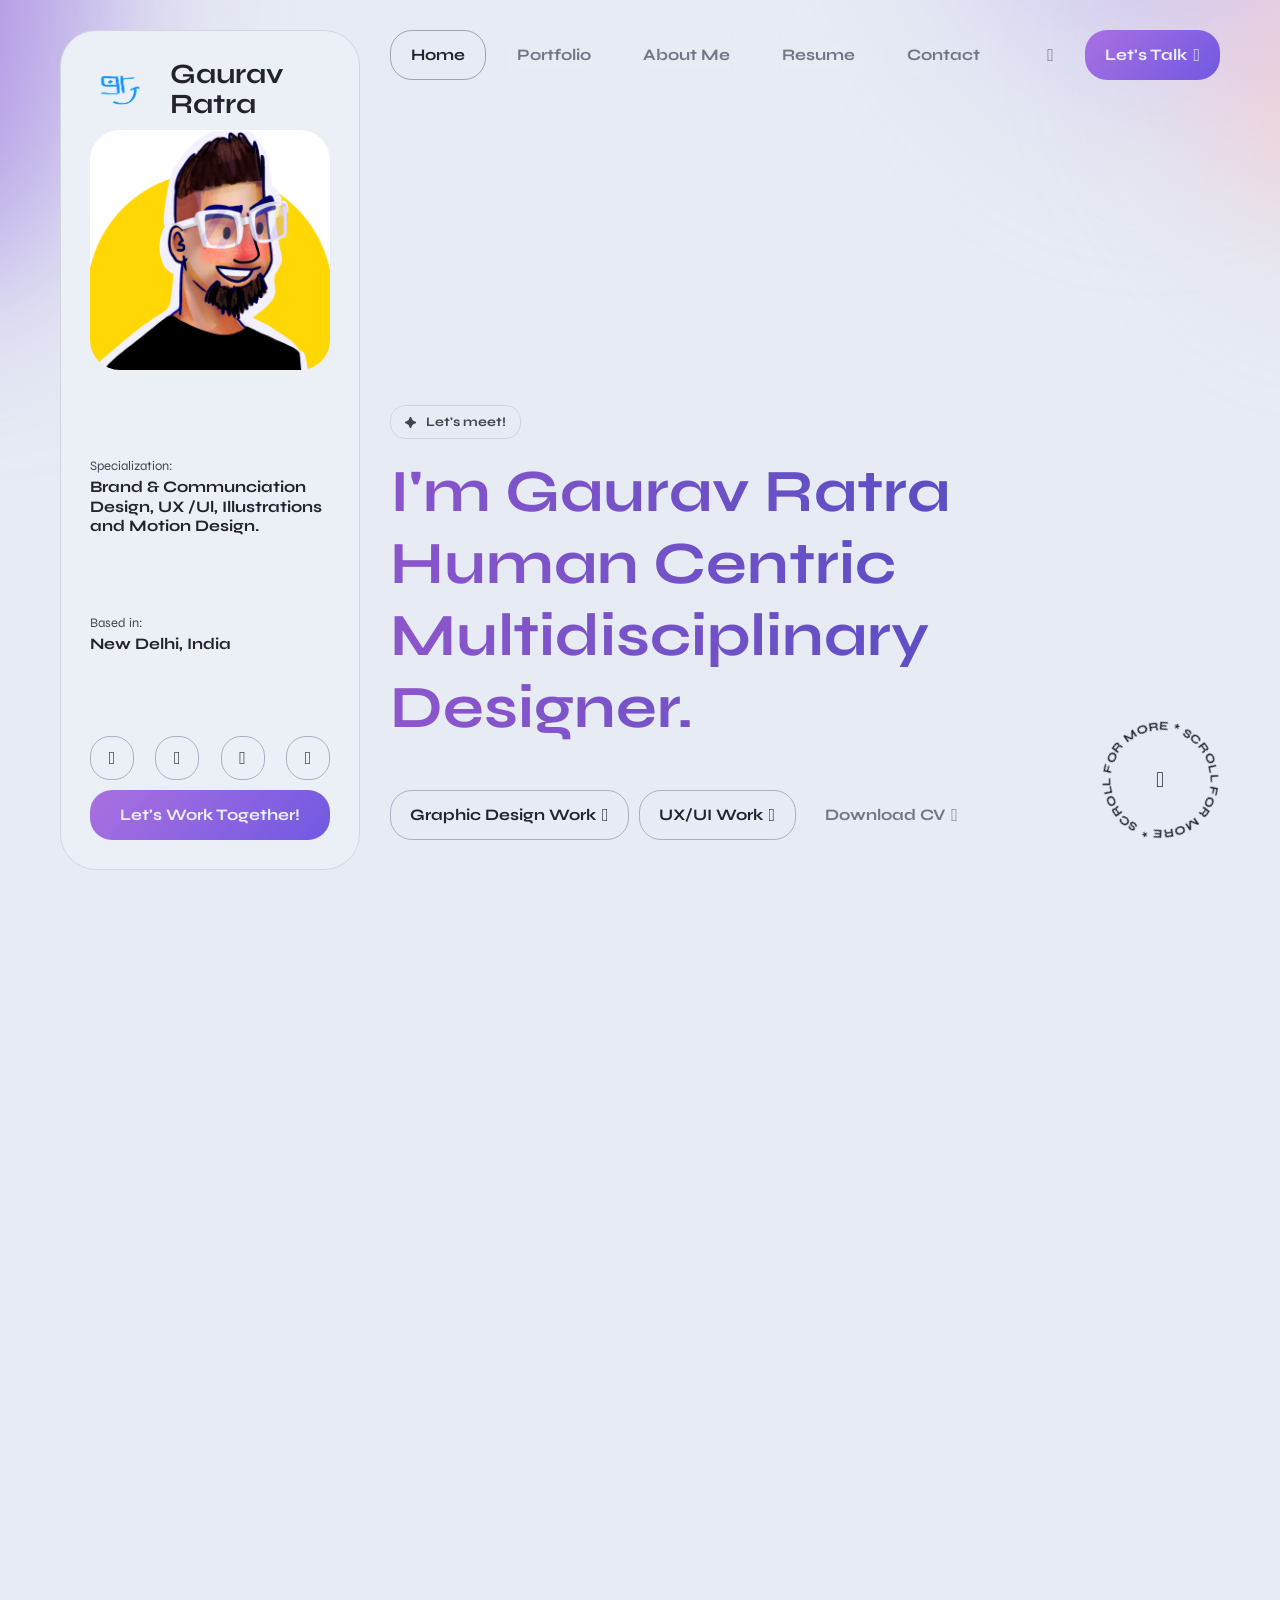
==== commit b3693f35: "Update index.html" ====
--- a/index.html
+++ b/index.html
@@ -47,12 +47,12 @@
   <body>
 
     <!-- Loader Start -->
-    <div id="loader" class="loader">
+    <!--<div id="loader" class="loader">
       <div id="loaderContent" class="loader__content">
         <div class="loader__shadow"></div>
         <div class="loader__box"></div>
       </div>
-    </div>
+    </div>-->
     <!-- Loader End -->
 
     <!-- Header Start -->
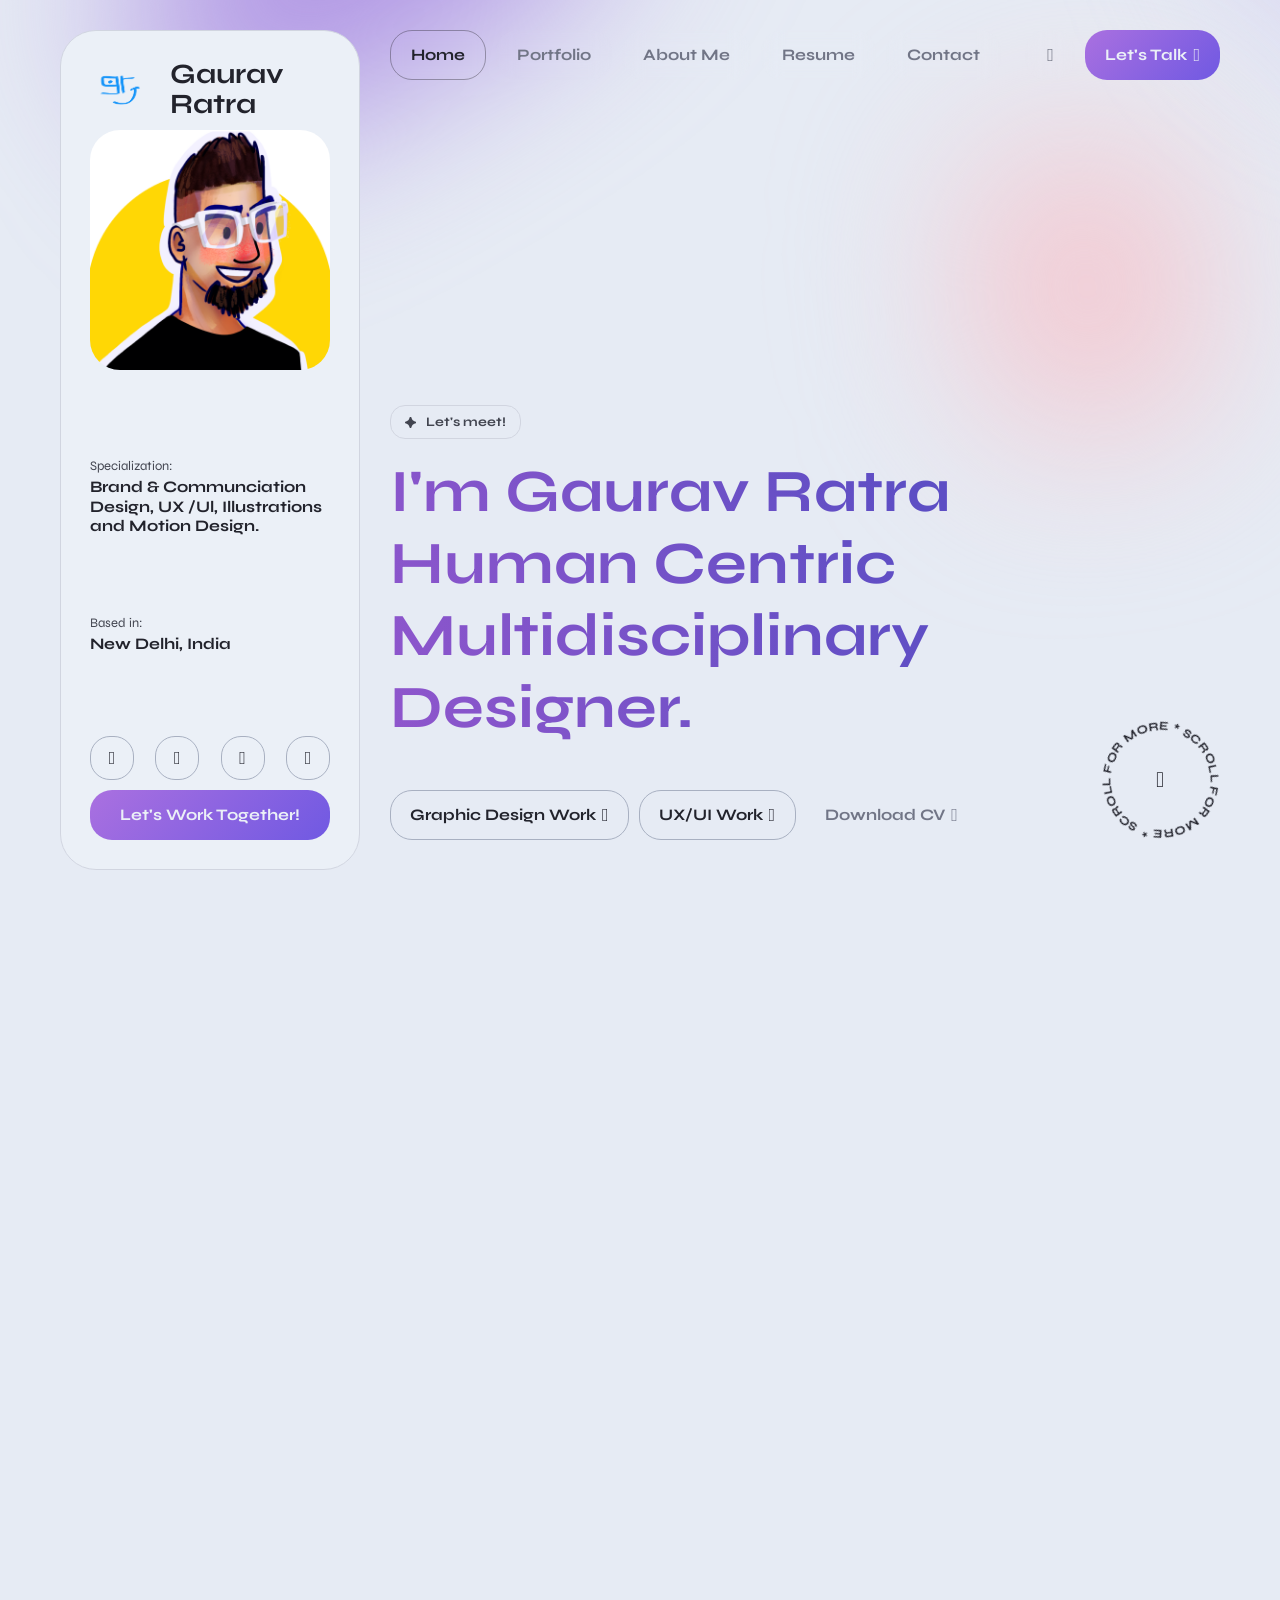
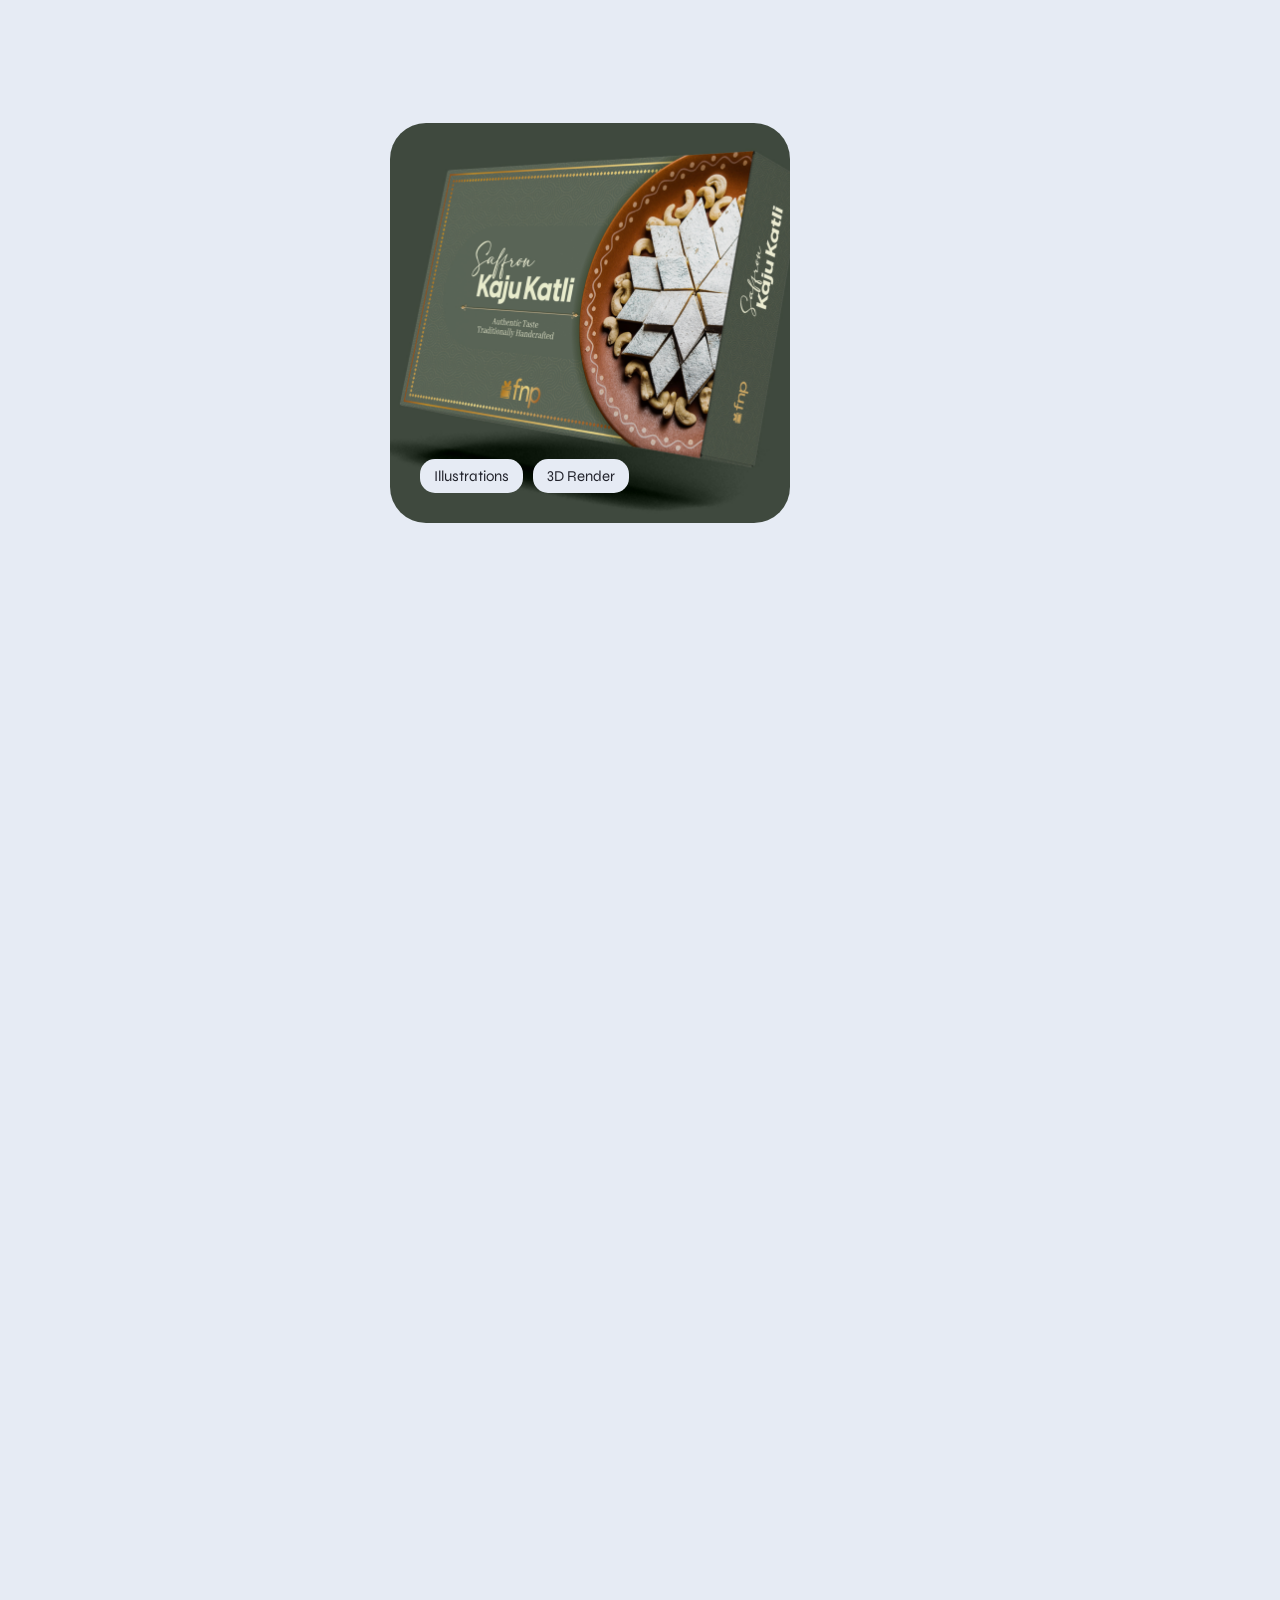
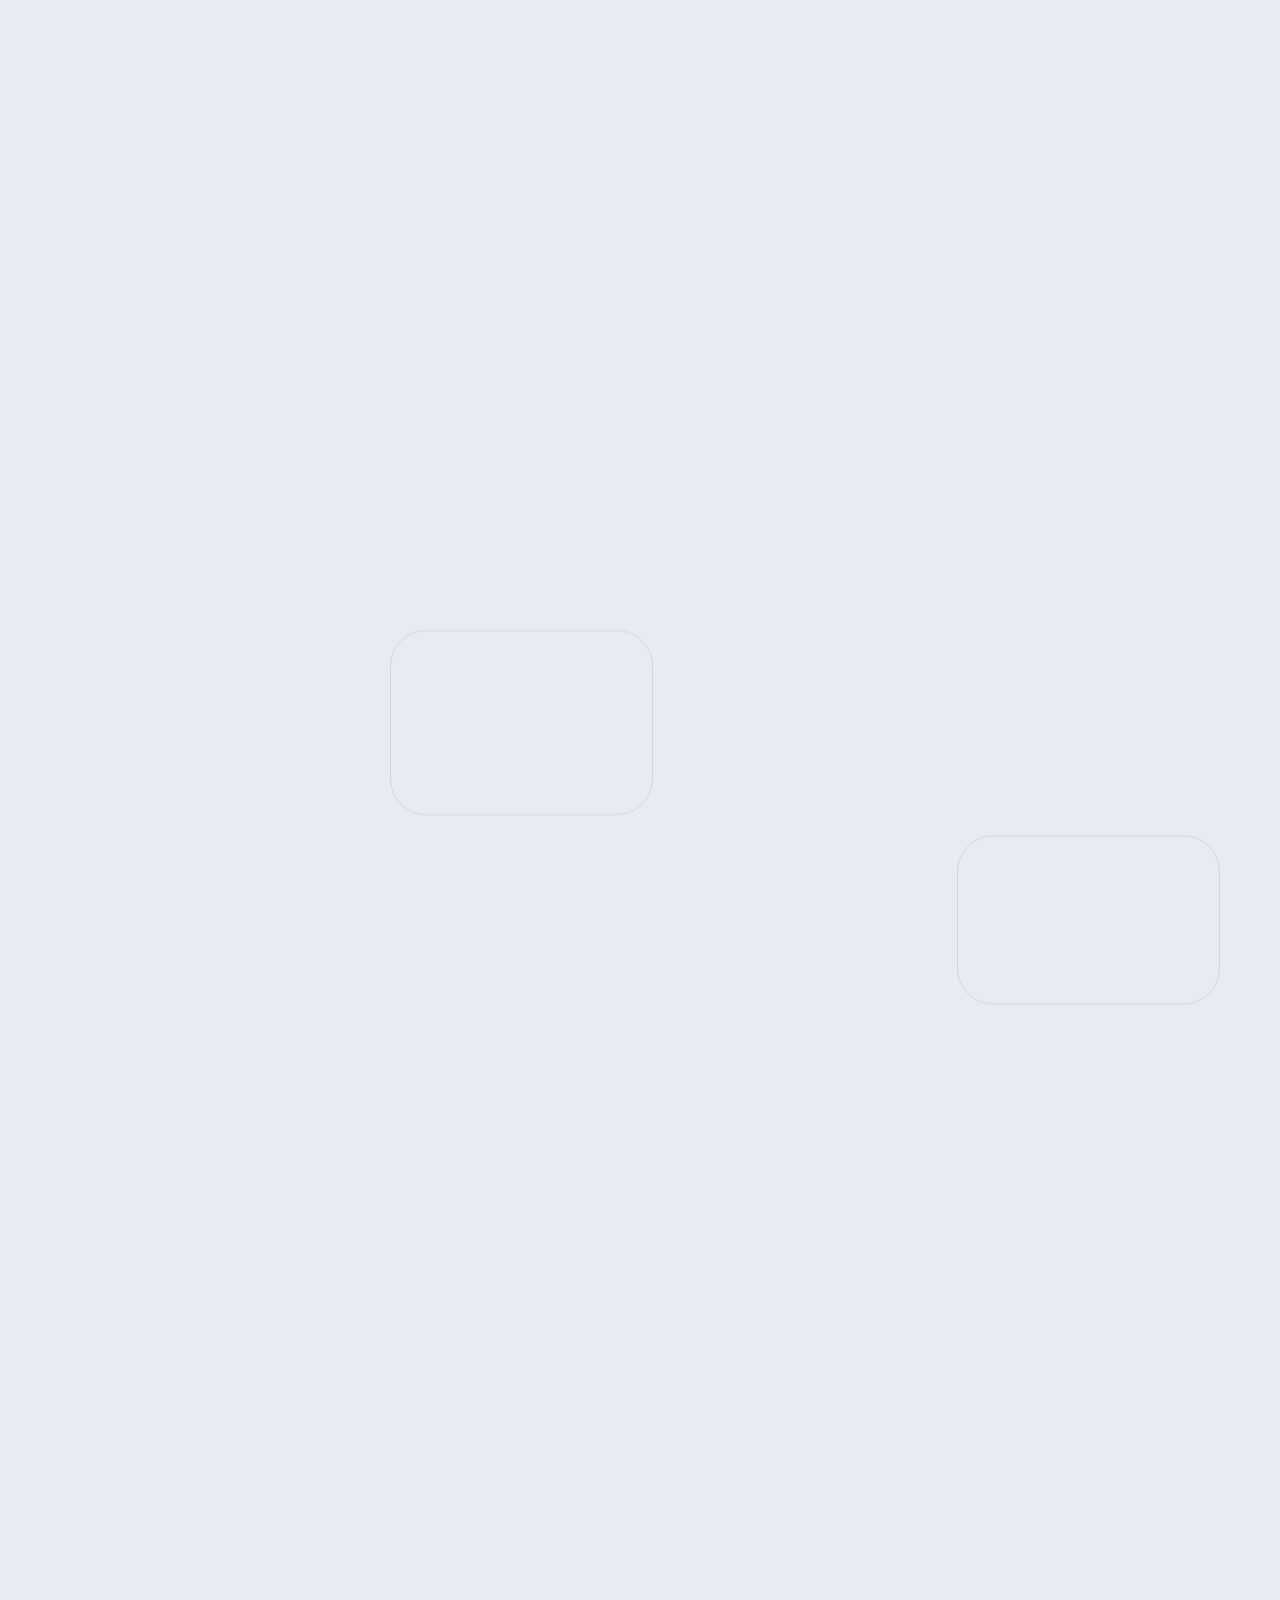
==== commit c022cc36: "Update index.html" ====
--- a/index.html
+++ b/index.html
@@ -100,7 +100,7 @@
       <!-- Header Controls Start -->
       <div class="header__controls d-flex justify-content-end">
         <button id="color-switcher" class="color-switcher header__switcher btn" type="button" role="switch" aria-label="light/dark mode" aria-checked="true"></button>
-        <a id="notify-trigger" class="header__trigger btn" href="mailto:ws@gauravratra.com?subject=Message%20from%20your%20site">
+        <a id="notify-trigger" class="header__trigger btn" href="mailto:ratragaurav@gmail.com?subject=Message%20from%20your%20site">
           <span class="trigger__caption">Let's Talk</span>
           <i class="ph-bold ph-chat-dots"></i>
         </a>
@@ -442,13 +442,13 @@
                   <div class="about-info__item animate-in-up">
                     <h6>
                       <small class="top">Phone</small>
-                      <a class="text-link-bold" href="tel:+919910455887">+91 9910-455887</a>
+                      <a class="text-link-bold" href="tel:+919910455887">+91 99104-55887</a>
                     </h6>
                   </div>
                   <div class="about-info__item animate-in-up">
                     <h6>
                       <small class="top">Email</small>
-                      <a class="text-link-bold" href="mailto:ws@gauravratra.com?subject=Message%20from%20your%20site">ws@gauravratra.com</a>
+                      <a class="text-link-bold" href="mailto:ratragaurav@gmail.com?subject=Message%20from%20your%20site">ws@gauravratra.com</a>
                     </h6>
                   </div>
                   <div class="about-info__item animate-in-up">
@@ -960,7 +960,7 @@
               <form class="form contact-form" id="contact-form">
                 <!-- Hidden Required Fields -->
                 <input type="hidden" name="project_name" value="Starter Template">
-                <input type="hidden" name="admin_email" value="wesite@gauravratra.com">
+                <input type="hidden" name="admin_email" value="ratragaurav@gmail.com">
                 <input type="hidden" name="form_subject" value="Contact Form Message">
                 <!-- END Hidden Required Fields-->
                 <div class="container-fluid p-0">
@@ -1042,7 +1042,7 @@
             <div class="teaser">
               <p class="teaser__text animate-in-up">Want to know more about me, tell me
                 about your project or just to say hello?
-                <a class="text-link-bold" href="mailto:ws@gauravratra.com?subject=Message%20from%20your%20site">Drop me a line</a>
+                <a class="text-link-bold" href="mailto:ratragaurav@gmail.com?subject=Message%20from%20your%20site">Drop me a line</a>
                 and I'll get back
                 as soon as possible.
               </p>
@@ -1056,7 +1056,7 @@
               <div class="row g-0 contact-lines__item">
                 <!-- data item -->
                 <div class="col-12 col-md-4 contact-lines__data">
-                  <p class="contact-lines__title animate-in-up">Copyright © 2024</p>
+                  <p class="contact-lines__title animate-in-up">Copyright © 2026</p>
                   <p class="contact-lines__text animate-in-up">
                     All Rights Reserved
                   </p>
@@ -1072,14 +1072,14 @@
                 <div class="col-12 col-md-4 contact-lines__data">
                   <p class="contact-lines__title animate-in-up">Phone</p>
                   <p class="contact-lines__text animate-in-up">
-                    <a class="text-link-bold" href="tel:+919910455887">+91 9910-455887</a>
+                    <a class="text-link-bold" href="tel:+919910455887">+91 99104-55887</a>
                   </p>
                 </div>
                 <!-- data item -->
                 <div class="col-12 col-md-4 contact-lines__data">
                   <p class="contact-lines__title animate-in-up">Email</p>
                   <p class="contact-lines__text animate-in-up">
-                    <a class="text-link-bold" href="mailto:ws@gauravratra.com?subject=Message%20from%20your%20site">ws@gauravratra.com</a>
+                    <a class="text-link-bold" href="mailto:ratragaurav@gmail.com?subject=Message%20from%20your%20site">ws@gauravratra.com</a>
                   </p>
                 </div>
               </div>
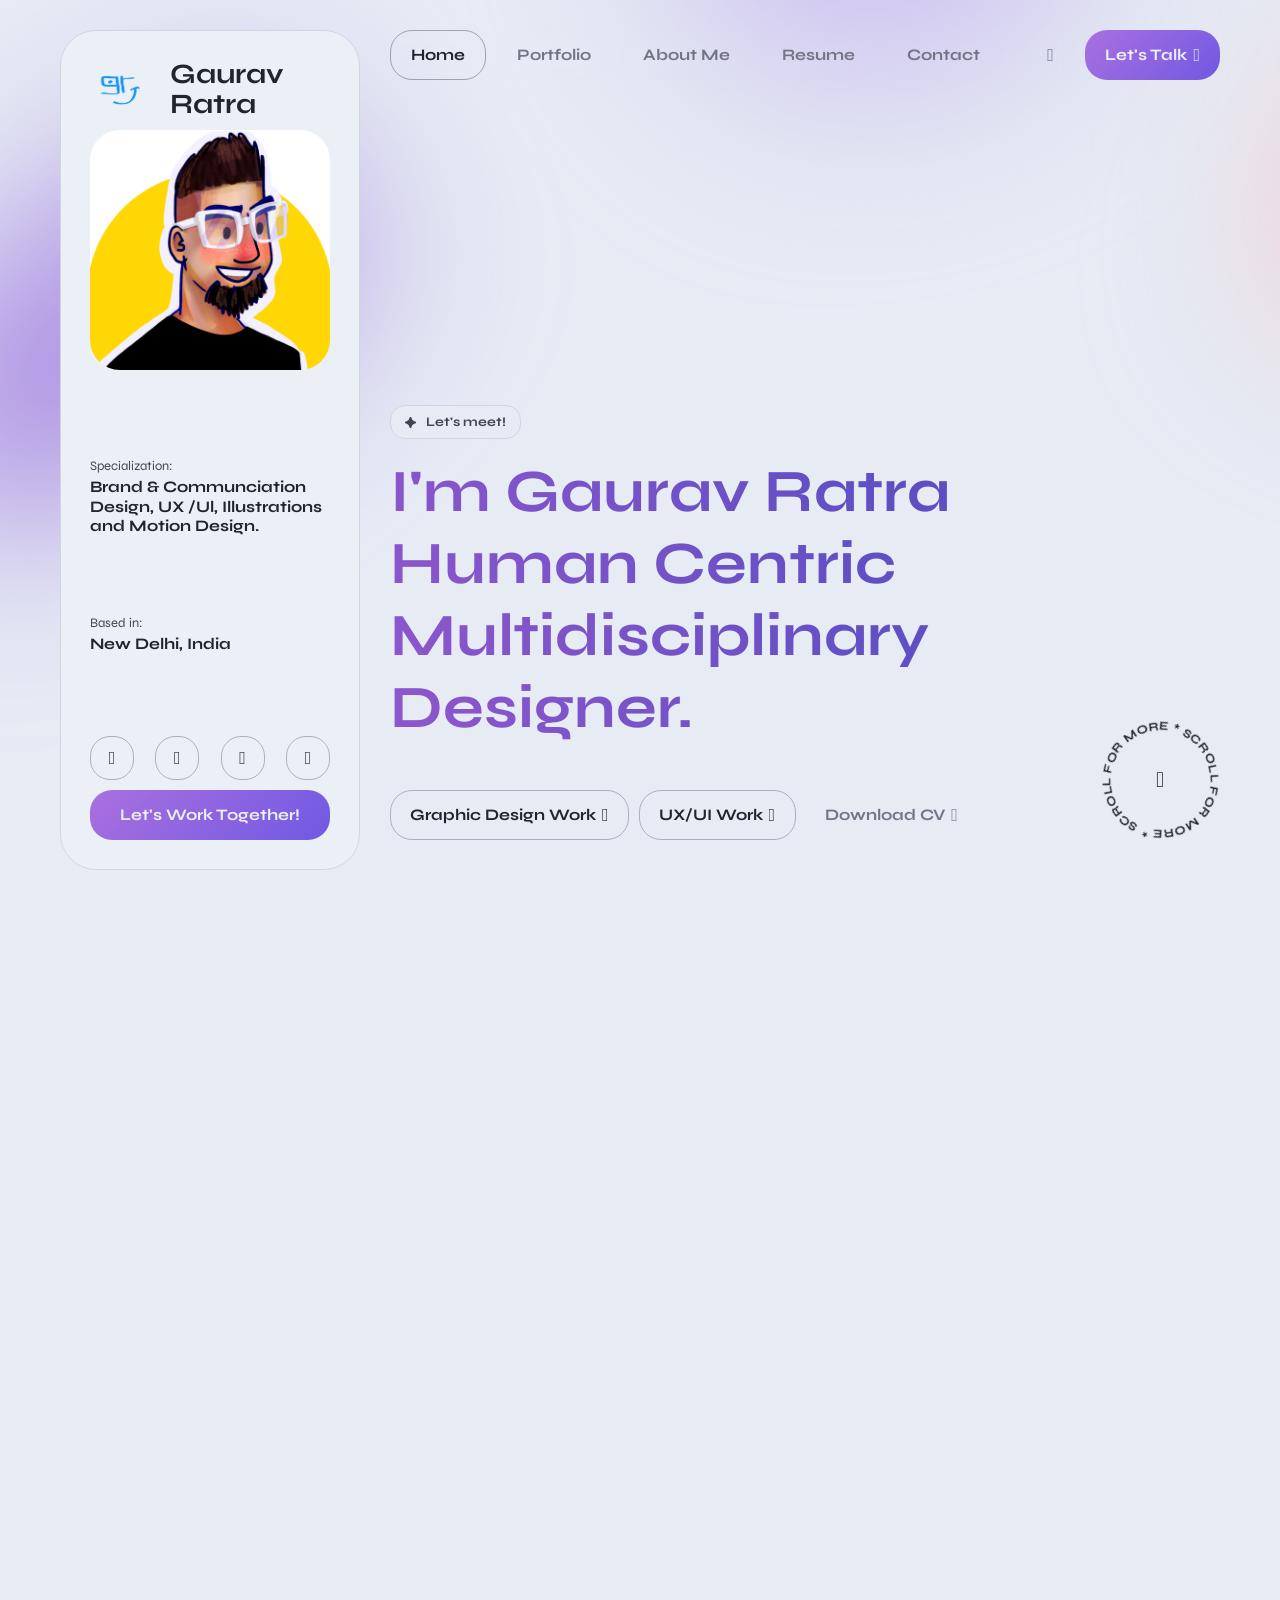
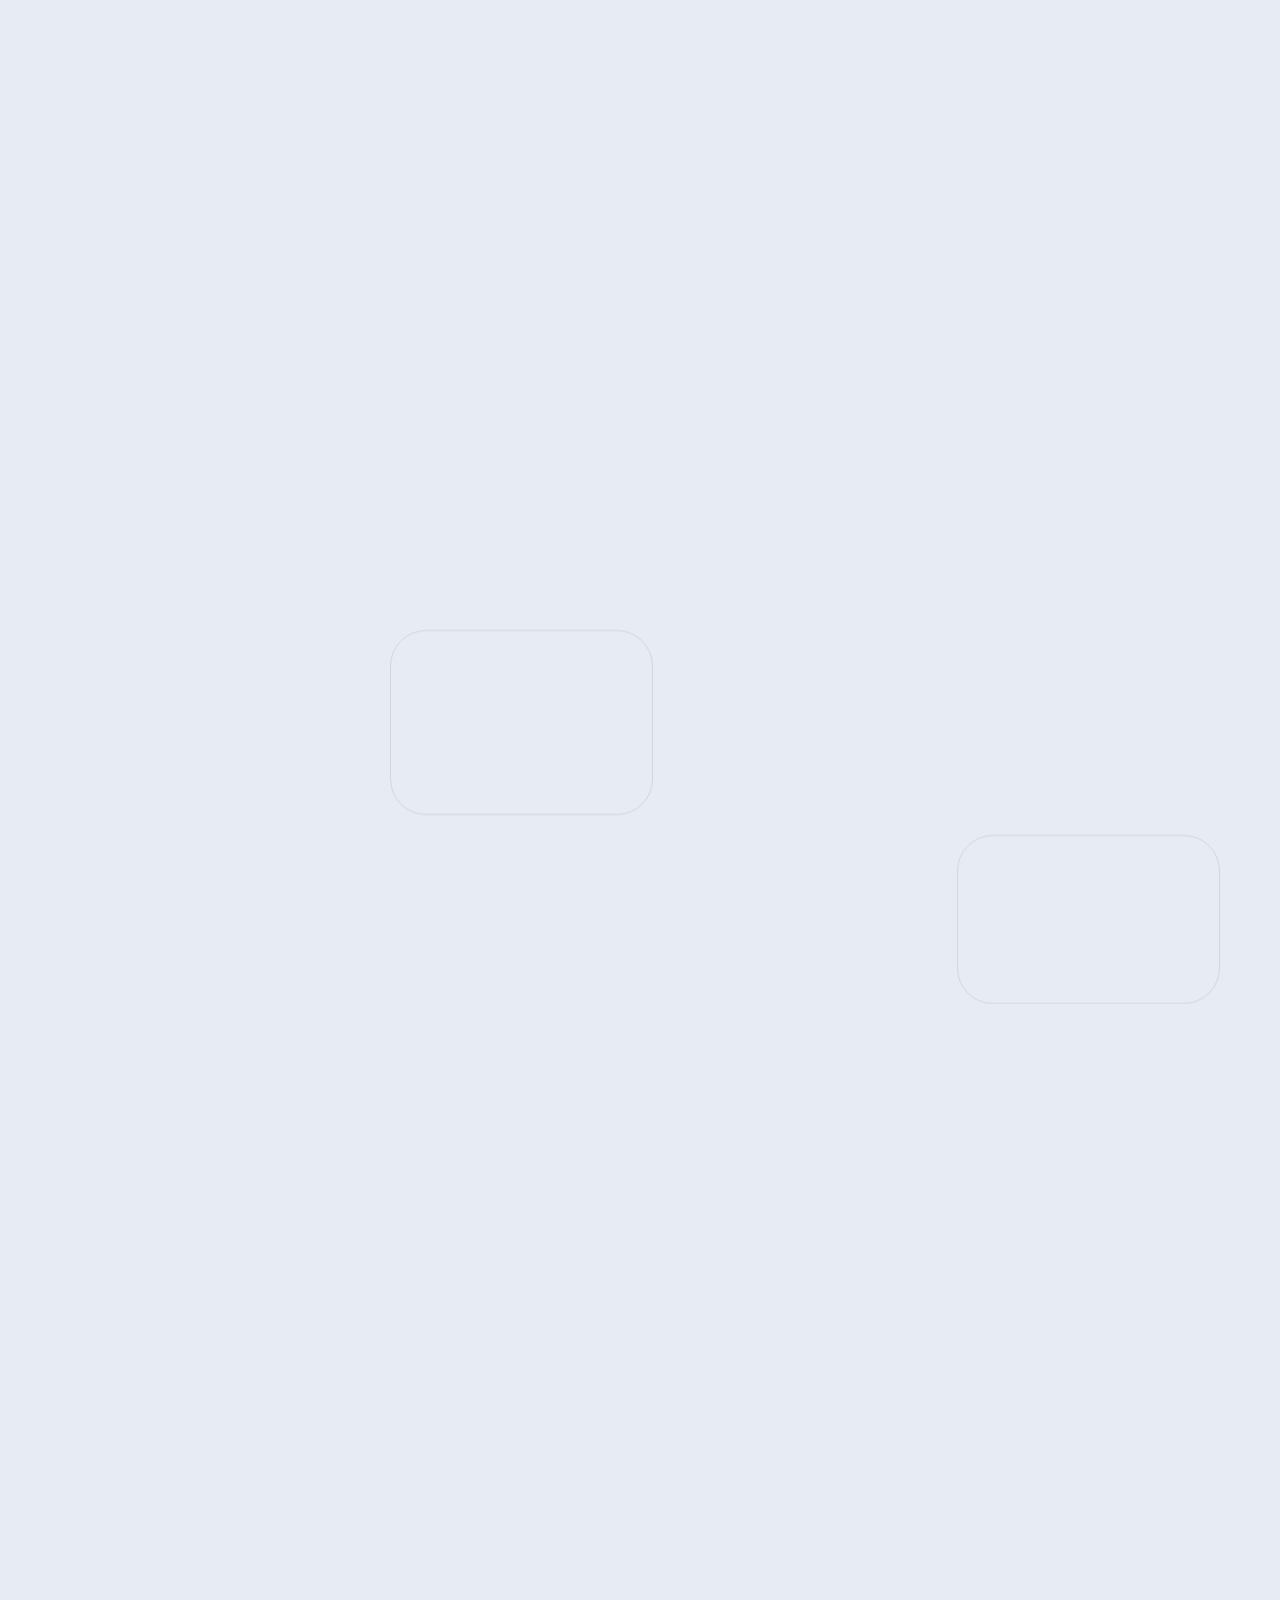
==== commit d218e918: "Update index.html" ====
--- a/index.html
+++ b/index.html
@@ -448,7 +448,7 @@
                   <div class="about-info__item animate-in-up">
                     <h6>
                       <small class="top">Email</small>
-                      <a class="text-link-bold" href="mailto:ratragaurav@gmail.com?subject=Message%20from%20your%20site">ws@gauravratra.com</a>
+                      <a class="text-link-bold" href="mailto:ratragaurav@gmail.com?subject=Message%20from%20your%20site">ratragaurav@gmail.com</a>
                     </h6>
                   </div>
                   <div class="about-info__item animate-in-up">
@@ -1079,7 +1079,7 @@
                 <div class="col-12 col-md-4 contact-lines__data">
                   <p class="contact-lines__title animate-in-up">Email</p>
                   <p class="contact-lines__text animate-in-up">
-                    <a class="text-link-bold" href="mailto:ratragaurav@gmail.com?subject=Message%20from%20your%20site">ws@gauravratra.com</a>
+                    <a class="text-link-bold" href="mailto:ratragaurav@gmail.com?subject=Message%20from%20your%20site">ratragaurav@gmail.com</a>
                   </p>
                 </div>
               </div>
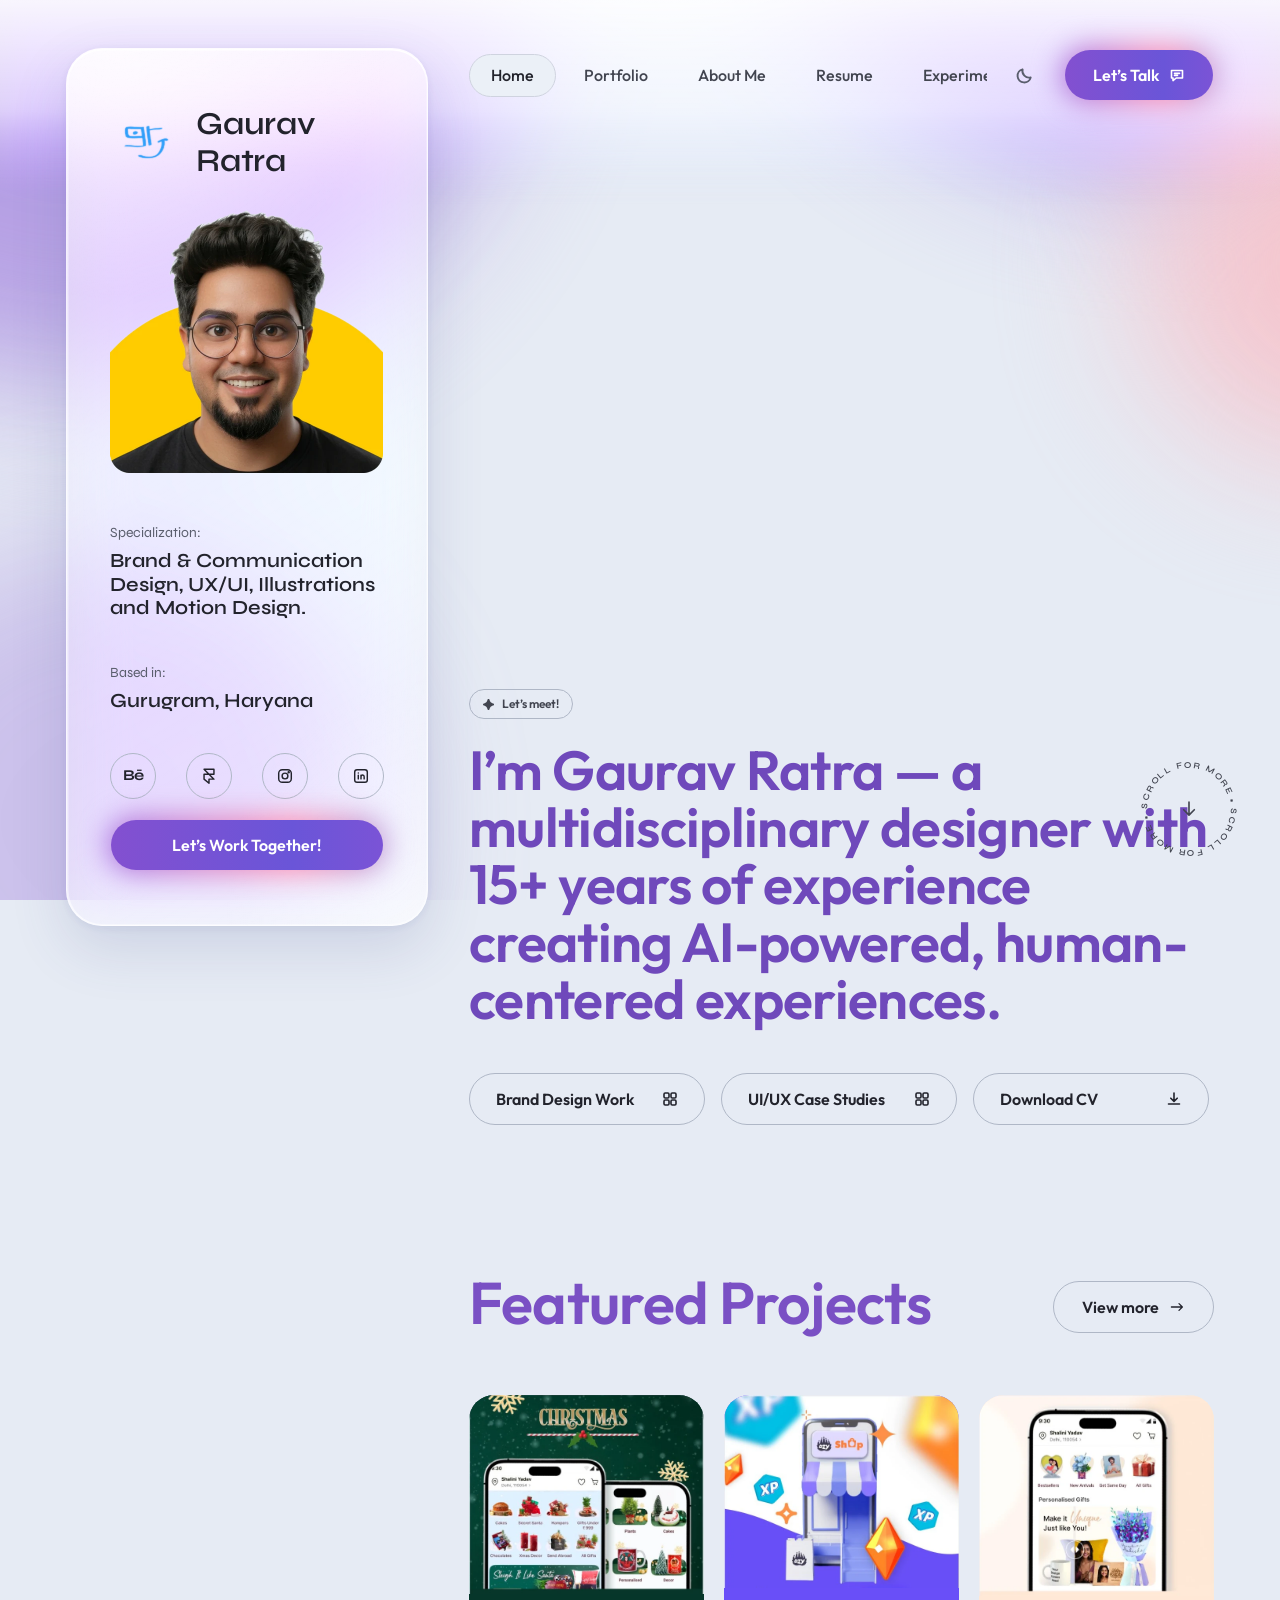
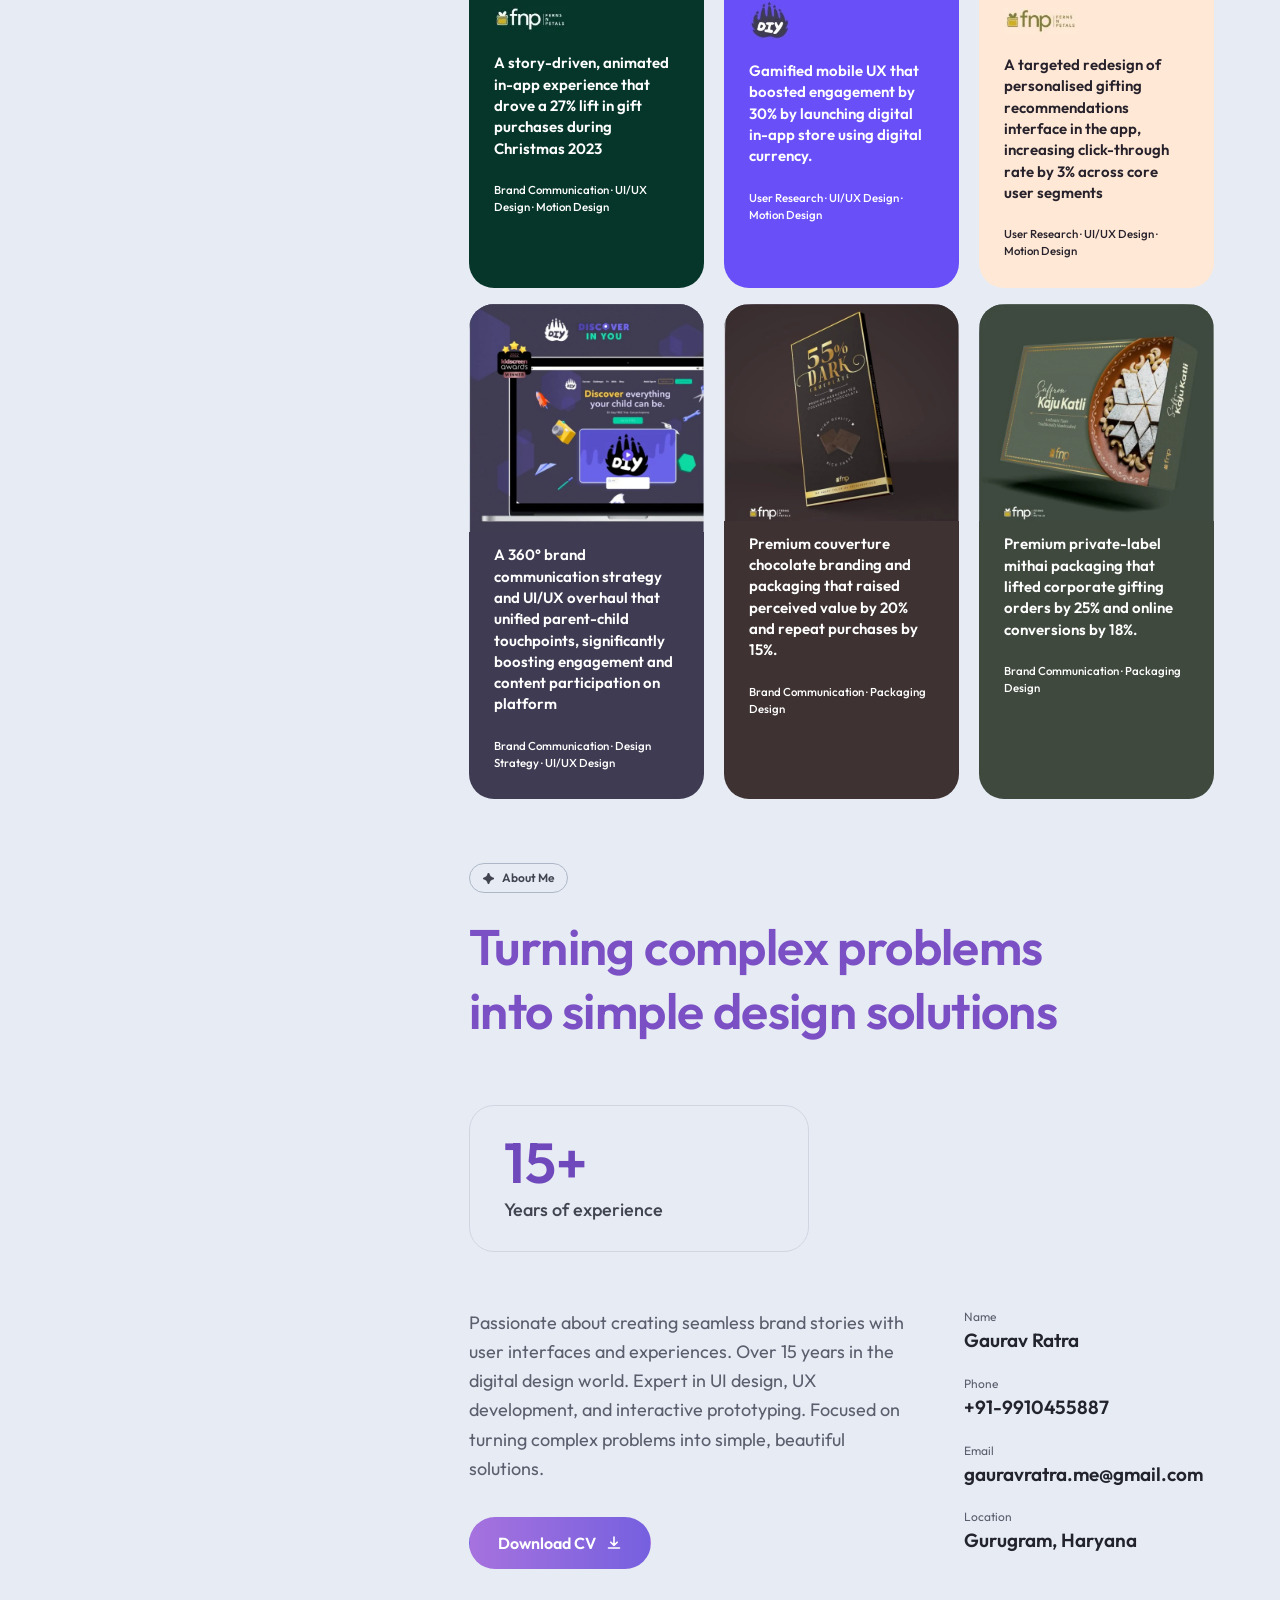
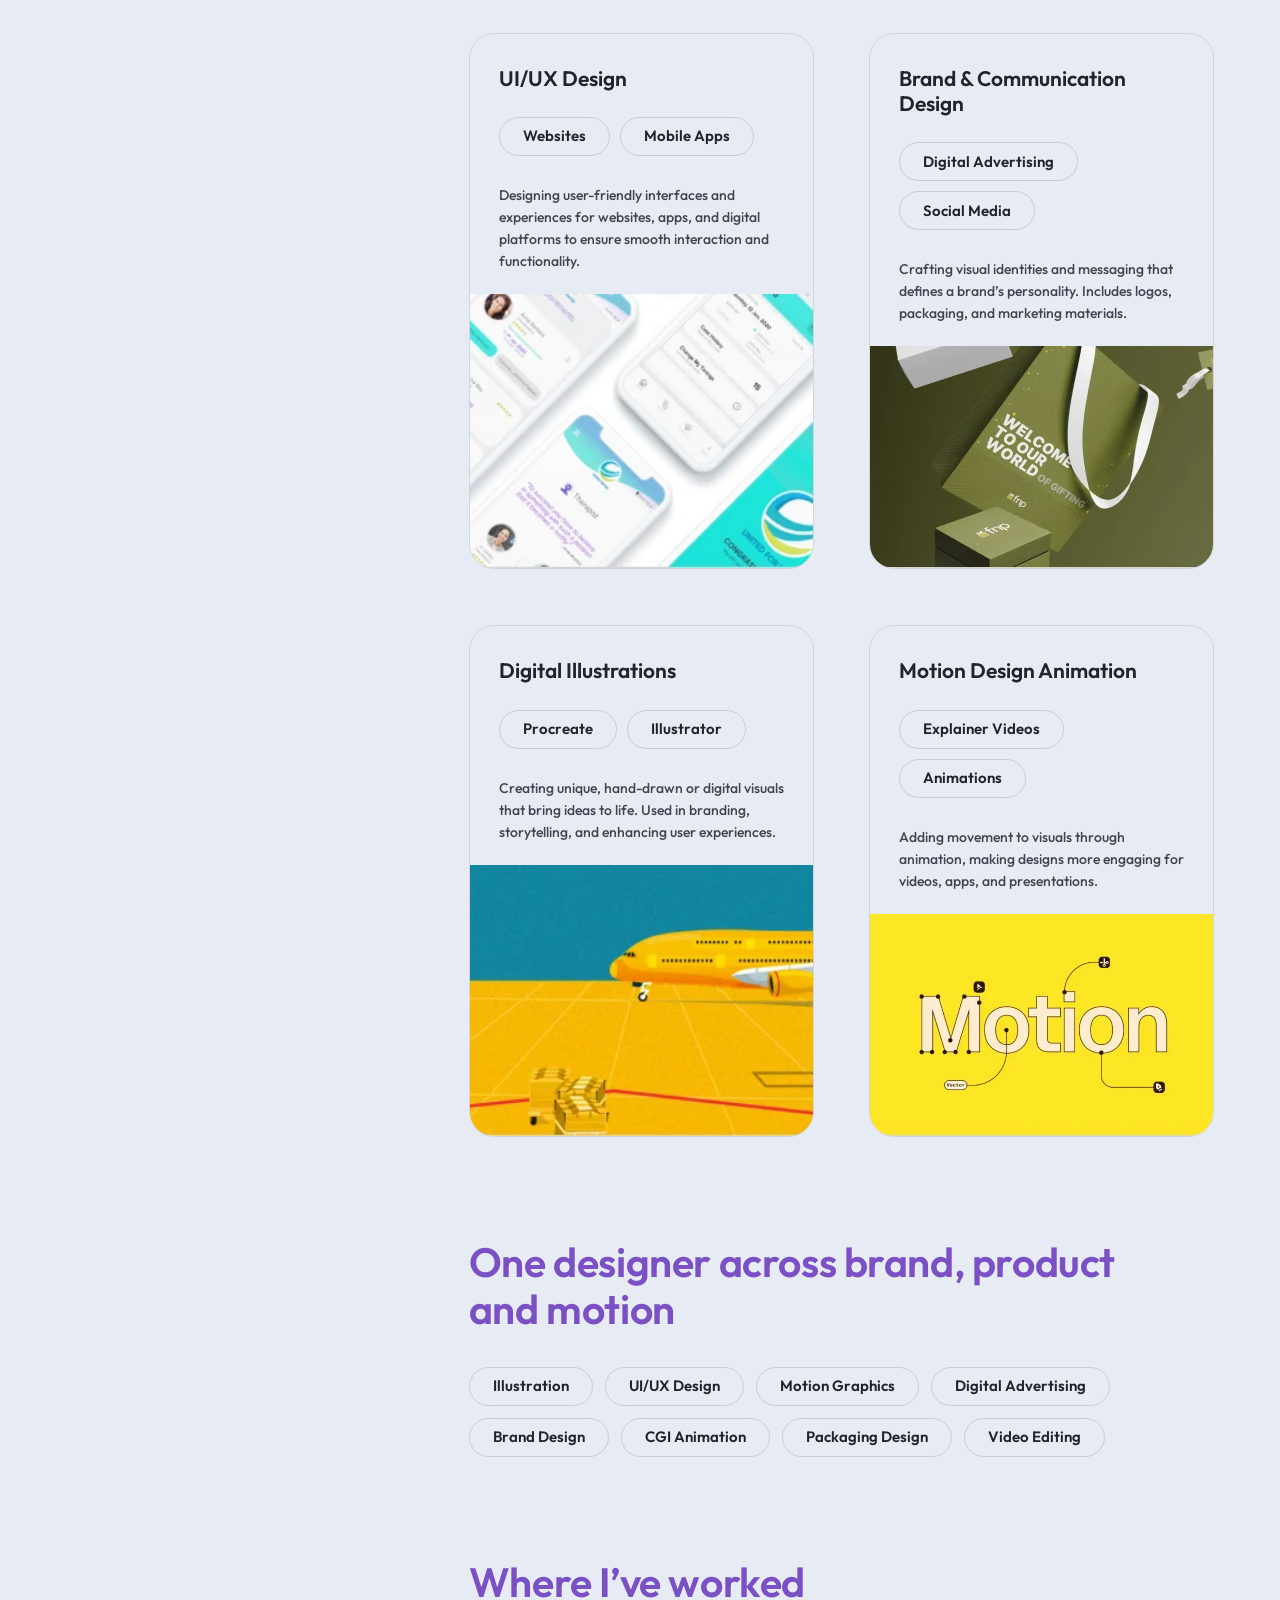
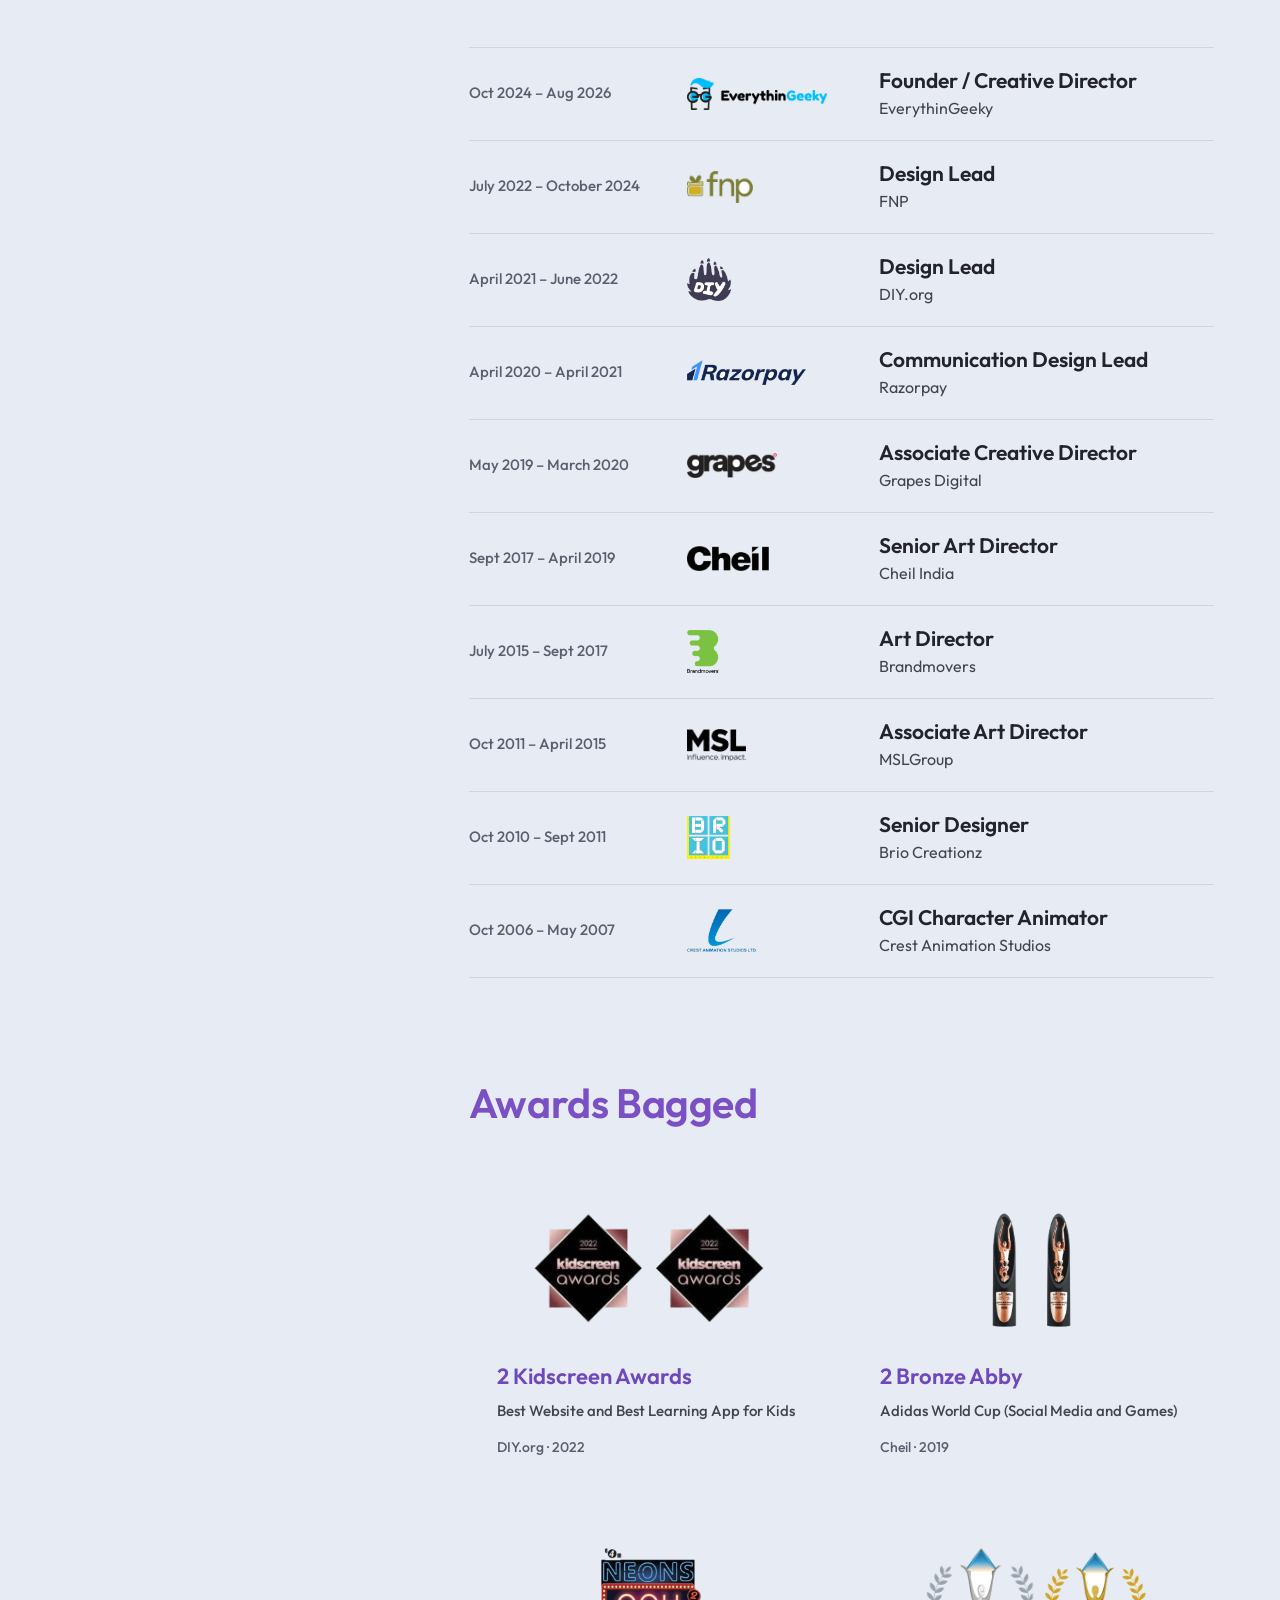
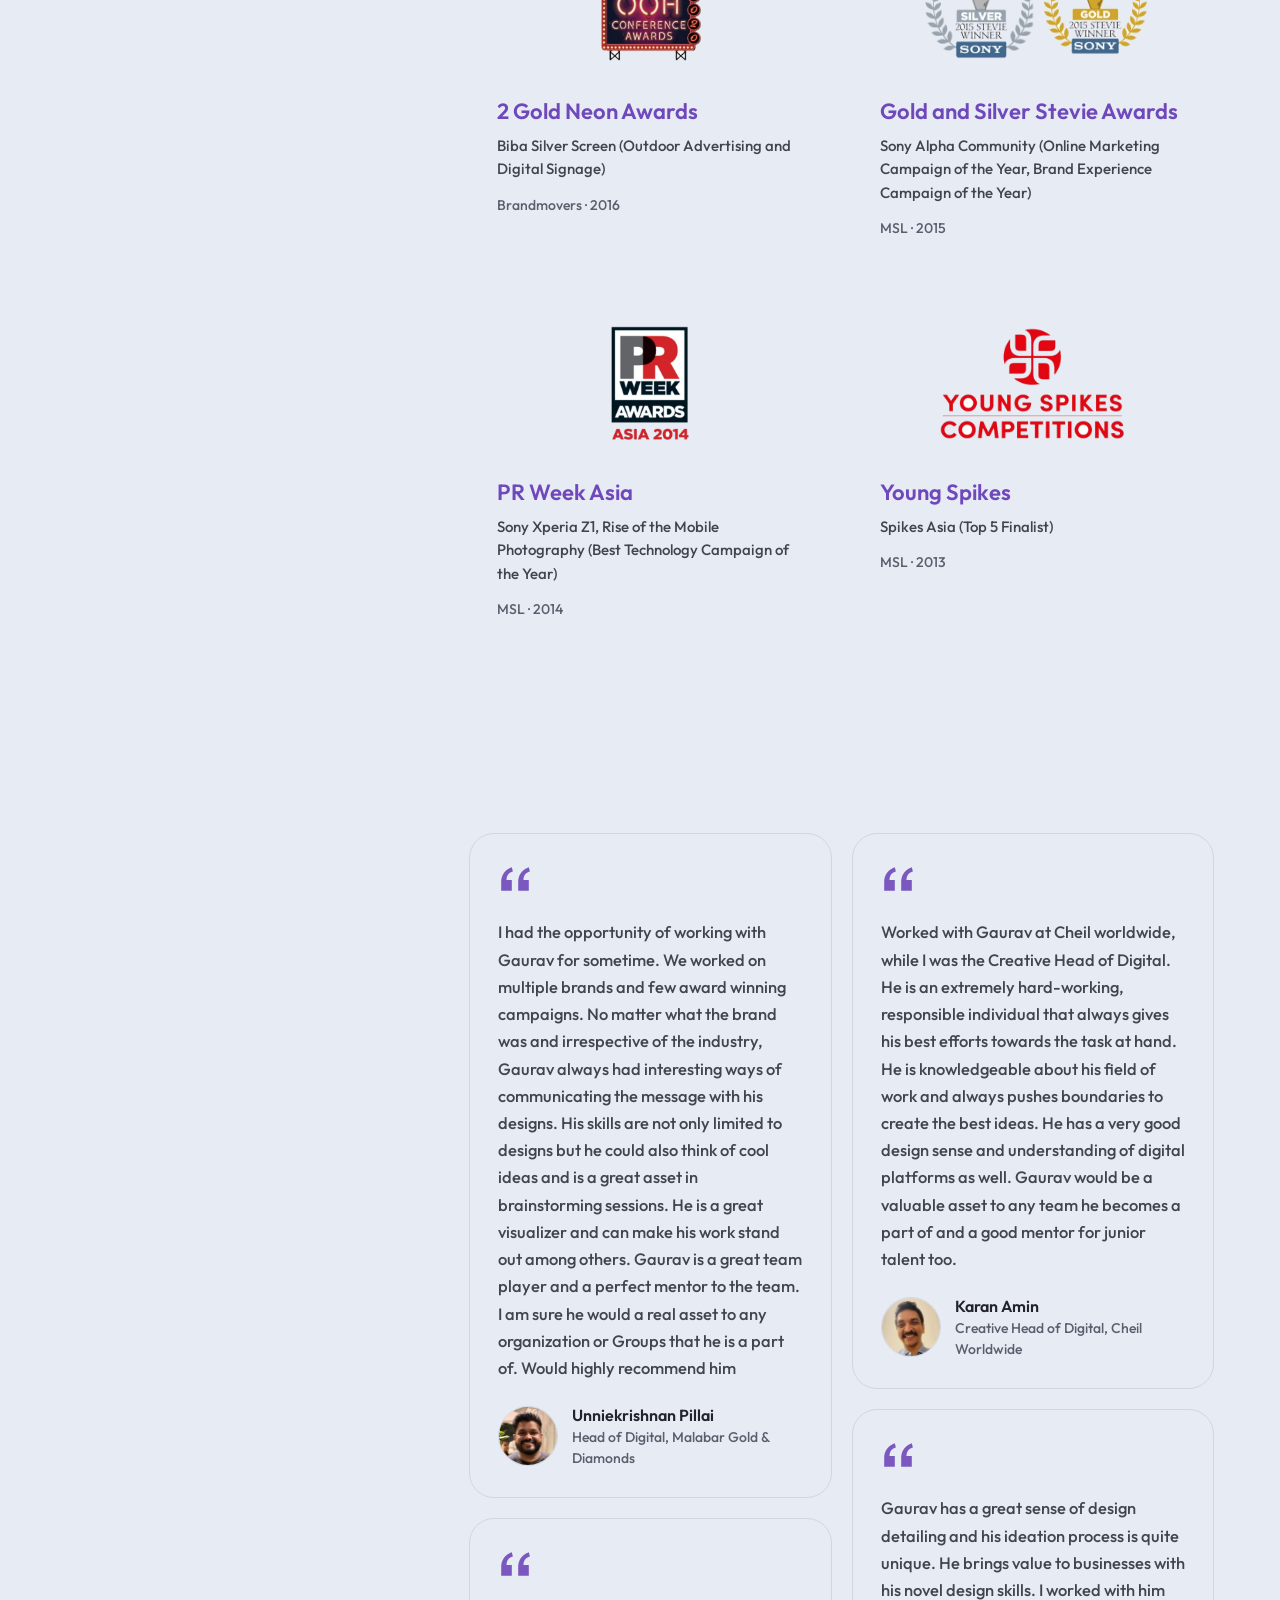
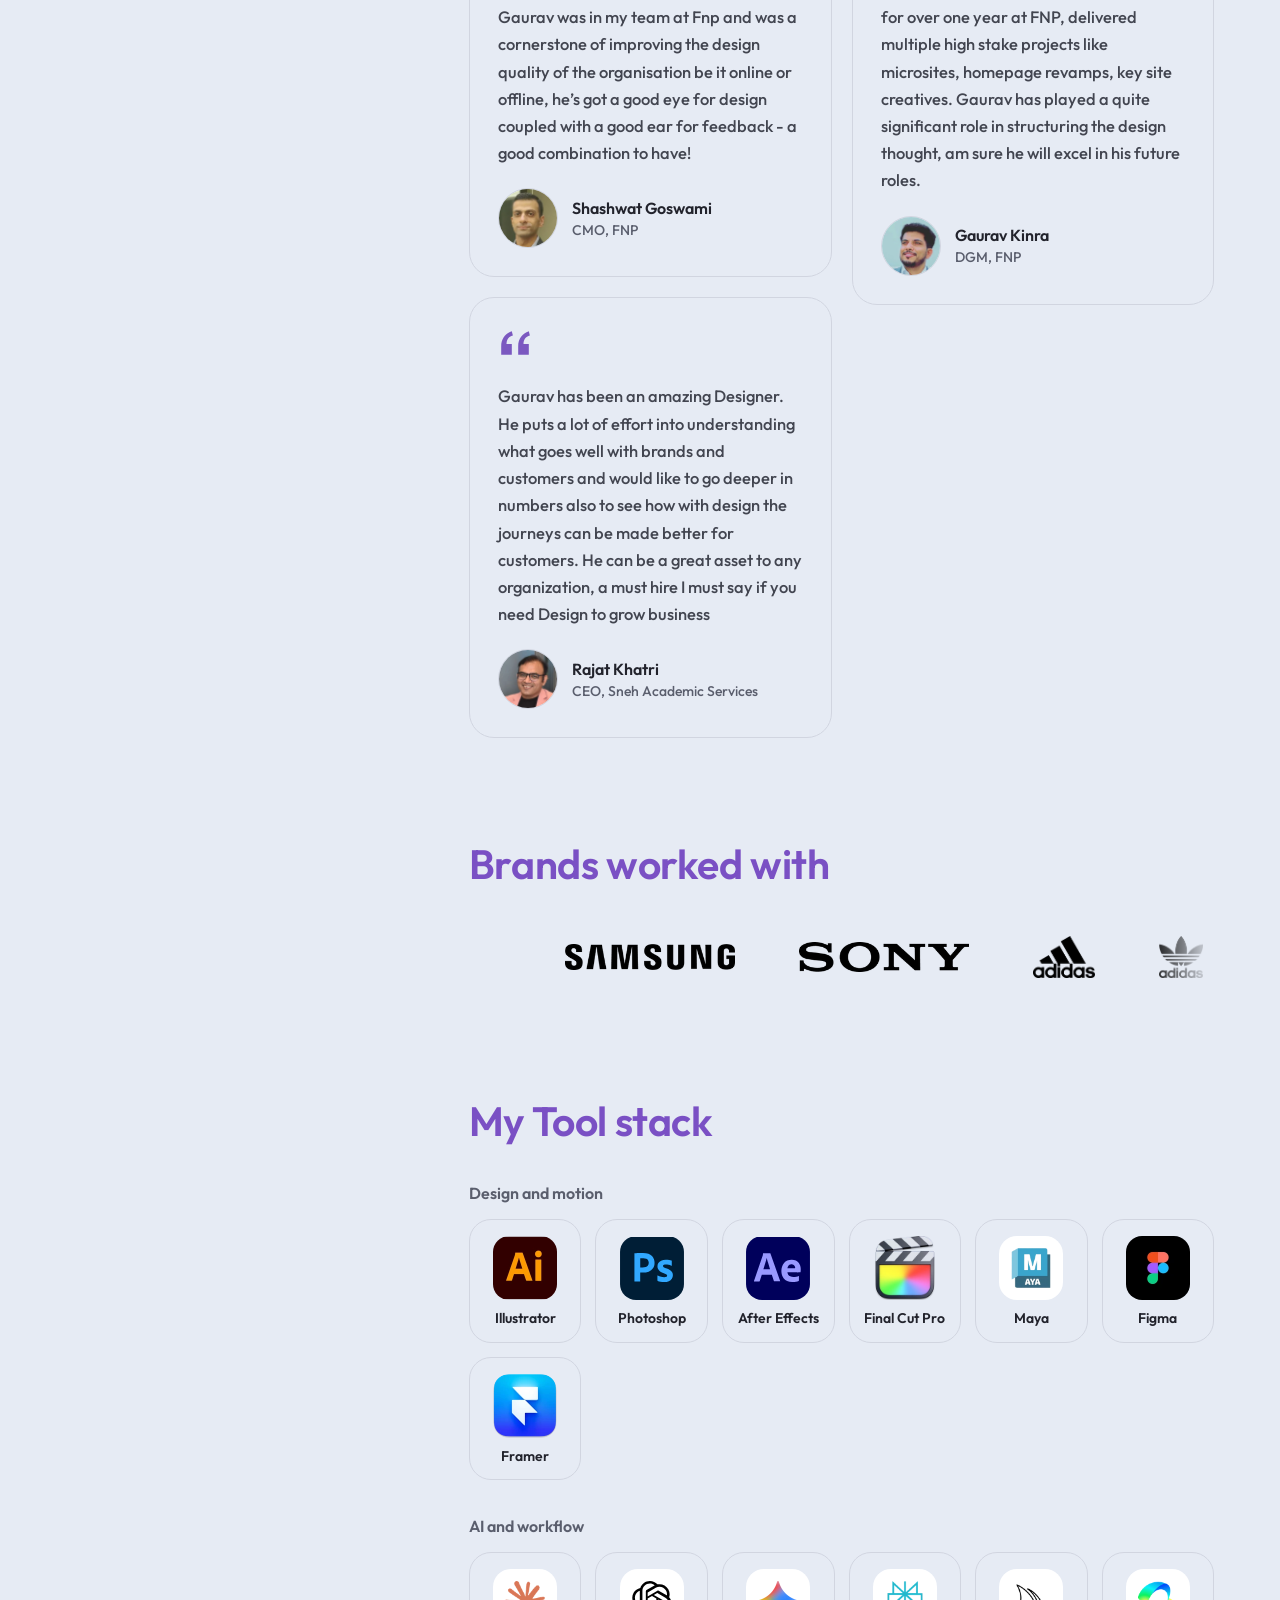
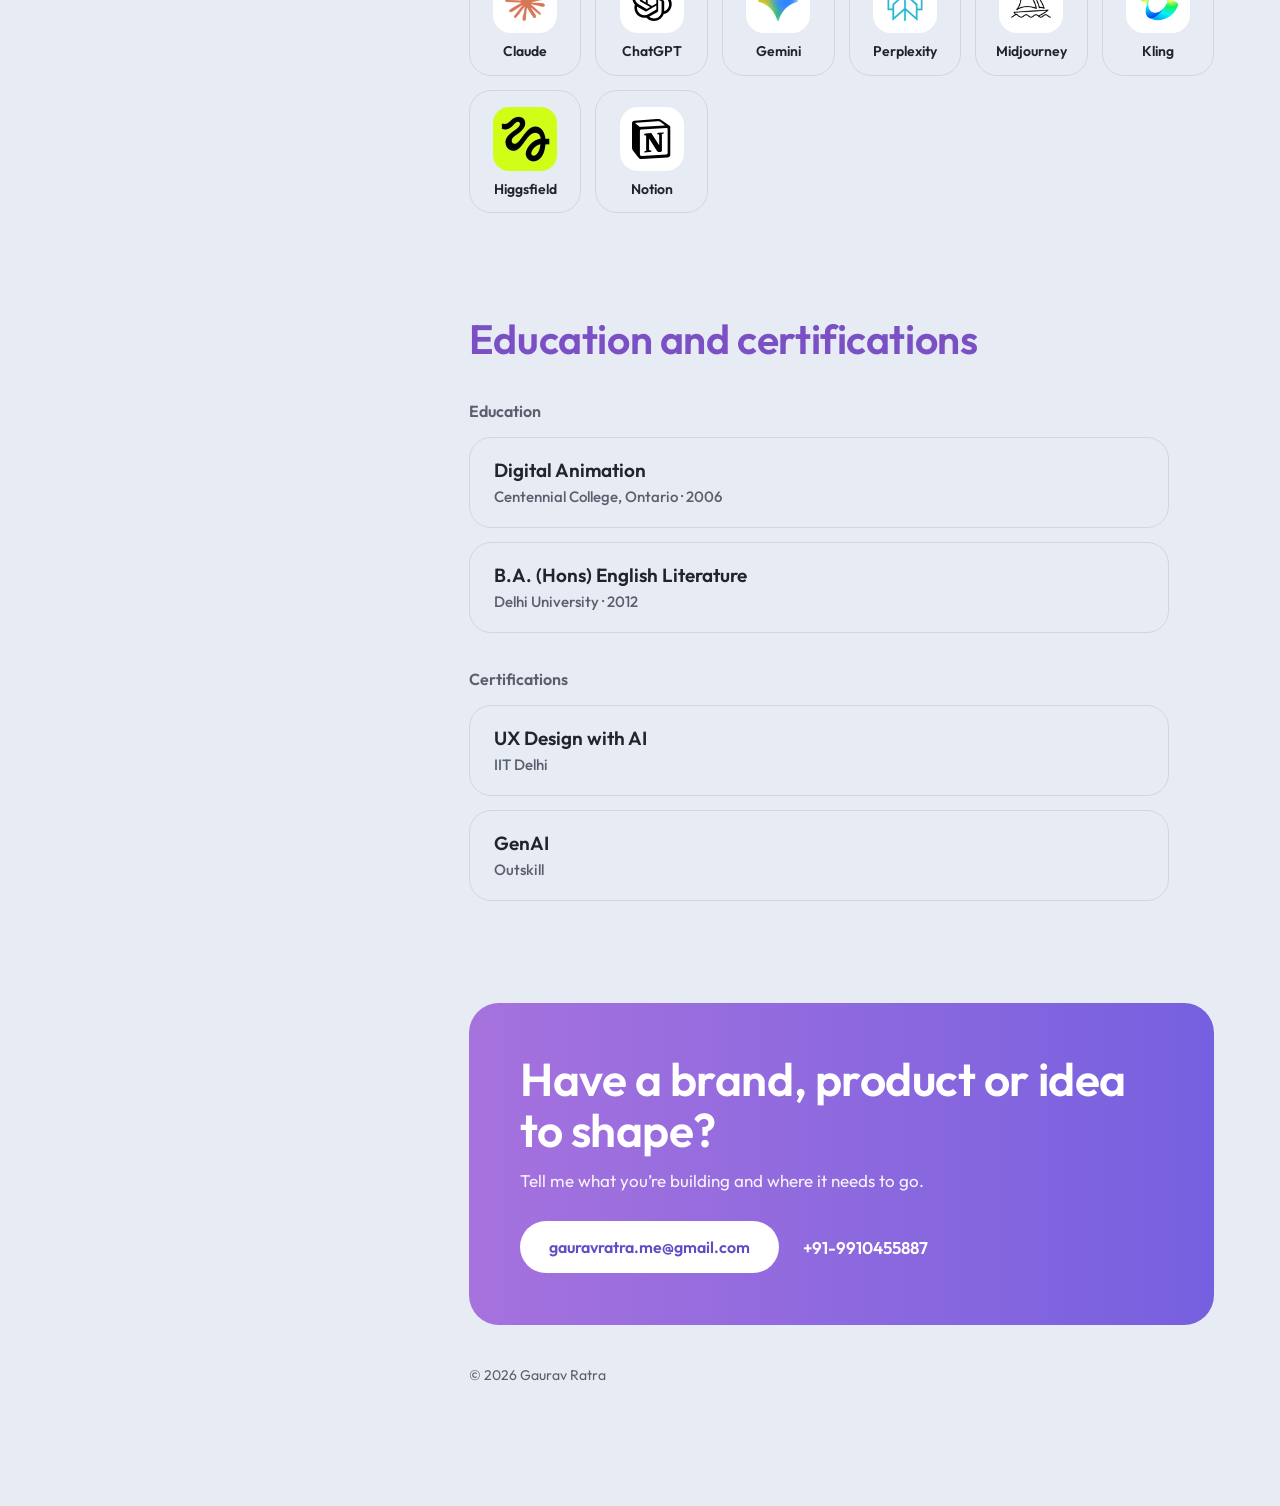
==== commit e476d29d: "Add files via upload" ====
--- a/index.html
+++ b/index.html
@@ -1,1222 +1,2093 @@
-<!DOCTYPE html>
-<html lang="en" dir="ltr">
-
-  <head>
-    <meta charset="UTF-8">
-
-    <!-- Page Title -->
-    <title>Gaurav Ratra - Full Stack Design Services, Illustration Artist, Video & Motion Graphic Artist</title>
-
-    <!-- Meta Tags -->
-    <meta name="description" content="Gaurav Ratra - Full Stack Design Services, Illustration Artist, Video & Motion Graphic Artist">
-    <meta name="keywords" content="Full stack design services, Illustration artist, designer on demand, design consultant, creative solutions, clean design">
-
-    <!-- Viewport Meta-->
-    <meta http-equiv="X-UA-Compatible" content="IE=edge">
-    <meta name="viewport" content="width=device-width, initial-scale=1, maximum-scale=1">
-
-    <!-- Template Favicon & Icons Start -->
-    <link rel="apple-touch-icon" sizes="180x180" href="img/apple-touch-icon.png">
-    <link rel="icon" type="image/png" sizes="32x32" href="img/favicon-32x32.png">
-    <link rel="icon" type="image/png" sizes="16x16" href="img/favicon-16x16.png">
-    <link rel="manifest" href="img/site.webmanifest">
-    <!-- Template Favicon & Icons End -->
-
-    <!-- Facebook Metadata Start -->
-    <meta property="og:image:height" content="1200">
-    <meta property="og:image:width" content="1200">
-    <meta property="og:title" content="Gaurav Ratra - Full Stack Design Services, Illustration Artist, Video & Motion Graphic Artist">
-    <meta property="og:description" content="Gaurav Ratra - Full Stack Design Services, Illustration Artist, Video & Motion Graphic Artist">
-    <!-- Facebook Metadata End -->
-
-    <!-- Template Styles Start -->
-    <link rel="stylesheet" href="css/loaders/loader.css">
-    <link rel="stylesheet" type="text/css" href="css/plugins.css">
-    <link rel="stylesheet" type="text/css" href="css/main.css">
-    <!-- Template Styles End -->
-
-    <!-- Custom Browser Color Start -->
-    <meta name="theme-color" media="(prefers-color-scheme: light)" content="#dcdce7">
-    <meta name="theme-color" media="(prefers-color-scheme: dark)" content="#111111">
-    <meta name="msapplication-navbutton-color" content="#111111">
-    <meta name="apple-mobile-web-app-capable" content="yes">
-    <meta name="apple-mobile-web-app-status-bar-style" content="black-translucent">
-    <!-- Custom Browser Color End -->
-  </head>
-
-  <body>
-
-    <!-- Loader Start -->
-    <!--<div id="loader" class="loader">
-      <div id="loaderContent" class="loader__content">
-        <div class="loader__shadow"></div>
-        <div class="loader__box"></div>
-      </div>
-    </div>-->
-    <!-- Loader End -->
-
-    <!-- Header Start -->
-    <header id="header" class="header d-flex justify-content-between">
-
-      <!-- Navigation Menu Start -->
-      <div class="header__navigation">
-        <nav id="menu" class="menu">
-          <ul class="menu__list d-flex justify-content-start">
-            <li class="menu__item">
-              <a class="menu__link btn" href="#home">
-                <span class="menu__caption">Home</span>
-                <i class="ph-bold ph-house-simple"></i>
-              </a>
-            </li>
-            <li class="menu__item">
-              <a class="menu__link btn" href="#portfolio">
-                <span class="menu__caption">Portfolio</span>
-                <i class="ph-bold ph-squares-four"></i>
-              </a>
-            </li>
-            <li class="menu__item">
-              <a class="menu__link btn" href="#about">
-                <span class="menu__caption">About Me</span>
-                <i class="ph-bold ph-user"></i>
-              </a>
-            </li>
-            <li class="menu__item">
-              <a class="menu__link btn" href="#resume">
-                <span class="menu__caption">Resume</span>
-                <i class="ph-bold ph-article"></i>
-              </a>
-            </li>
-            <li class="menu__item">
-              <a class="menu__link btn" href="#contact">
-                <span class="menu__caption">Contact</span>
-                <i class="ph-bold ph-envelope"></i>
-              </a>
-            </li>
-          </ul>
-        </nav>
-      </div>
-      <!-- Navigation Menu End -->
-
-      <!-- Header Controls Start -->
-      <div class="header__controls d-flex justify-content-end">
-        <button id="color-switcher" class="color-switcher header__switcher btn" type="button" role="switch" aria-label="light/dark mode" aria-checked="true"></button>
-        <a id="notify-trigger" class="header__trigger btn" href="mailto:ratragaurav@gmail.com?subject=Message%20from%20your%20site">
-          <span class="trigger__caption">Let's Talk</span>
-          <i class="ph-bold ph-chat-dots"></i>
-        </a>
-      </div>
-      <!-- Header Controls End -->
-
-    </header>
-    <!-- Header End -->
-
-    <!-- Gradient Background Start -->
-    <div class="gradient-background">
-      <div class="blur"></div>
-      <div class="blur"></div>
-      <div class="blur"></div>
-    </div>
-    <!-- Gradient Background End -->
-
-    <!-- Avatar Side Block Start -->
-    <div id="avatar" class="avatar">
-      <div class="avatar__container d-flex flex-column justify-content-lg-between">
-        <!-- image and logo -->
-        <div class="avatar__block">
-          <div class="avatar__logo d-flex align-items-center">
-            <div class="logo__image">
-              <!-- Your Logo Here!!! -->
-              <img src="img/Logo_GR_01_.png" alt="Gaurv Ratra - Full Stack Design Services">
-              <!--<svg xmlns="http://www.w3.org/2000/svg" x="0px" y="0px"
-                width="85px" height="85px" viewBox="0 0 85 85"
-                style="enable-background:new 0 0 85 85;" xml:space="preserve" class="gradient-fill">
-                <style type="text/css">
-                  .gradient-fill {
-                    fill: url(#gradientFill);
-                  }
-                </style>
-                <g>
-                  <linearGradient id="gradientFill" gradientUnits="userSpaceOnUse" x1="9.9604" y1="75.0338" x2="75.0387" y2="9.9555">
-                    <stop  offset="0" style="stop-color:var(-accent)"/>
-                    <stop  offset="1" style="stop-color:var(-secondary)"/>
-                  </linearGradient>
-                  <path class="gradient-fill" d="M51,0H34C15.2,0,0,15.2,0,34v17c0,14.3,8.9,26.6,21.4,31.6c0,0,0,0,0,0l0,0C25.3,84.1,29.5,85,34,85h17
-                    c6,0,11.7-1.6,16.6-4.3c0.1-0.1,0.2-0.1,0.3-0.2C78.1,74.6,85,63.6,85,51V34C85,15.2,69.8,0,51,0z M83,51c0,10.7-5.3,20.2-13.4,26
-                    v-2.5v-3.9h3.9v-3.9h-3.9v-3.9h3.9v-3.9h-3.9H67v-3.9V51h-3.9v3.9v3.9h2.6v3.9v3.9v3.9h-3.9h-3.9v3.9h3.9h3.9v3.9v1
-                    C61.3,81.7,56.3,83,51,83H34c-4.5,0-8.7-0.9-12.6-2.6v-2v-3.9h3.9h3.9v-3.9h-3.9h-3.9v-3.9v-3.9v-3.9H24v-3.9V51h-3.9v3.9v3.9h-2.6
-                    h-3.9v3.9h3.9v3.9h-3.9v3.9h3.9v3.9v3.9C8.2,72.8,2,62.6,2,51V34C2,16.4,16.4,2,34,2h17c17.6,0,32,14.4,32,32V51z M50.1,54.9H54
-                    v3.9v3.9h-3.9v-3.9V54.9z M33.1,54.9H37v3.9v3.9h-3.9v-3.9V54.9z M27.9,51H24v-3.9v-3.9v-3.9h3.9v3.9v3.9V51z M31.8,39.3h-3.9v-3.9
-                    h3.9V39.3z M31.8,43.2v-3.9h3.9v3.9H31.8z M63.1,47.1V51h-3.9v-3.9v-3.9v-3.9h3.9v3.9V47.1z M35.7,47.1v-3.9h3.9h3.9h3.9h3.9v3.9
-                    h-3.9h-3.9h-3.9H35.7z M59.2,39.3h-3.9v-3.9h3.9V39.3z M55.3,43.2h-3.9v-3.9h3.9V43.2z"/>
-                </g>
-              </svg>-->
-            </div>
-            <div class="logo__caption">
-              <p>Gaurav<br>Ratra</p>
-            </div>
-          </div>
-          <div class="avatar__image">
-            <img src="img/Frame-15.png" alt="Gaurav Ratra - Full Stack Design Services">
-          </div>
-        </div>
-        <!-- data caption #1 -->
-        <div class="avatar__block">
-          <h6>
-            <small class="top">Specialization:</small>
-          Brand & Communciation Design, UX /Ul, Illustrations and Motion Design.
-          </h6>
-        </div>
-        <!-- data caption #2 -->
-        <div class="avatar__block">
-          <h6>
-            <small class="top">Based in:</small>
-            New Delhi, India
-          </h6>
-        </div>
-        <!-- socials and CTA button -->
-        <div class="avatar__block">
-          <div class="avatar__socials">
-            <ul class="socials-square d-flex justify-content-between">
-              <li class="socials-square__item">
-                <a class="socials-square__link btn" href="https://www.behance.net/gauravratra" target="_blank"><i class="ph-bold ph-behance-logo"></i></a>
-              </li>
-              <li class="socials-square__item">
-                <a class="socials-square__link btn" href="https://dribbble.com/gauravratra" target="_blank"><i class="ph-bold ph-dribbble-logo"></i></a>
-              </li>
-              <li class="socials-square__item">
-                <a class="socials-square__link btn" href="https://www.instagram.com/doodler_gr" target="_blank"><i class="ph-bold ph-instagram-logo"></i></a>
-              </li>
-              <li class="socials-square__item">
-                <a class="socials-square__link btn" href="https://www.linkedin.com/in/gauravratra" target="_blank"><i class="ph-bold ph-linkedin-logo"></i></a>
-              </li>
-              <!--<li class="socials-square__item">
-                <a class="socials-square__link btn" href="https://www.pinterest.com/" target="_blank"><i class="ph-bold ph-pinterest-logo"></i></a>
-              </li>-->
-            </ul>
-          </div>
-          <div class="avatar__btnholder">
-            <a class="btn btn-default btn-fullwidth btn-hover btn-hover-accent" href="#contact" target="_blank">
-              <span class="btn-caption">Let's Work Together!</span>
-            </a>
-          </div>
-        </div>
-      </div>
-    </div>
-    <!-- Avatar Side Block End -->
-
-    <!-- Page Content Start -->
-    <div id="content" class="content">
-      <div class="content__wrapper">
-
-        <!-- Intro Section Start -->
-        <section id="home" class="main intro">
-
-          <!-- Headline Start -->
-          <div id="headline" class="headline d-flex align-items-start flex-column" data-speed="1">
-            <p class="headline__subtitle animate-headline">
-              <svg xmlns="http://www.w3.org/2000/svg" x="0px" y="0px" width="13px" height="13px" viewBox="0 0 13 13" fill="currentColor">
-                <path fill="currentColor" d="M5.6,12.6c-0.5-0.8-0.7-2.4-1.7-3.5c-1-1-2.7-1.2-3.5-1.7C-0.1,7-0.1,6,0.4,5.6c0.8-0.5,2.3-0.6,3.5-1.8
-                  C5,2.8,5.1,1.2,5.6,0.4C6-0.1,7-0.1,7.4,0.4c0.5,0.8,0.7,2.4,1.8,3.5c1.2,1.2,2.6,1.2,3.5,1.7c0.6,0.4,0.6,1.4,0,1.7
-                  C11.8,7.9,10.2,8,9.1,9.1c-1,1-1.2,2.7-1.7,3.5C7,13.1,6,13.1,5.6,12.6z"/>
-              </svg>
-              <span>Let's meet!</span>
-            </p>
-            <h1 class="headline__title animate-headline">I'm Gaurav Ratra<br>Human Centric Multidisciplinary Designer.</h1>
-            <div class="headline__btnholder d-flex flex-column flex-sm-row">
-              <a class="btn mobile-vertical btn-default btn-hover btn-hover-accent-mobile animate-headline" href="#portfolio">
-                <span class="btn-caption">Graphic Design Work</span>
-                <i class="ph-bold ph-squares-four"></i>
-              </a>
-              <a class="btn mobile-vertical btn-default btn-hover btn-hover-accent-mobile animate-headline" href="https://gauravratra.webflow.io" target"_blank">
-                <span class="btn-caption">UX/UI Work</span>
-                <i class="ph-bold ph-squares-four"></i>
-              </a>
-              <a class="btn mobile-vertical btn-default btn-hover btn-hover-outline-mobile animate-headline" href="https://drive.google.com/file/d/1sUQ5891fji01tZ1sQ-6A8wm_gNy3avsa/view?usp=drive_link" target"_blank">
-                <span class="btn-caption">Download CV</span>
-                <i class="ph-bold ph-download-simple"></i>
-              </a>
-            </div>
-          </div>
-          <!-- Headline End -->
-
-          <!-- Scroll Button Start -->
-          <div class="rotating-btn">
-            <a href="#portfolio" class="rotating-btn__link slide-down">
-              <!-- SVG rotating text -->
-              <svg version="1.1" xmlns="http://www.w3.org/2000/svg" xmlns:xlink="http://www.w3.org/1999/xlink" x="0px" y="0px"
-                viewBox="0 0 120 120" style="enable-background:new 0 0 120 120;" xml:space="preserve"
-                class="animate-rotation" data-value="360">
-                <defs>
-                  <path id="textPath" d="M110,59.5c0,27.6-22.4,50-50,50s-50-22.4-50-50s22.4-50,50-50S110,31.9,110,59.5z"/>
-                </defs>
-                <g>
-                  <use xlink:href="#textPath" fill="none"></use>
-                  <text>
-                    <!-- button text here!!! -->
-                    <textPath xlink:href="#textPath">Scroll for More * Scroll for More * </textPath>
-                  </text>
-                </g>
-              </svg>
-              <!-- arrow icon -->
-              <i class="ph-bold ph-arrow-down"></i>
-            </a>
-          </div>
-          <!-- Scroll Button End -->
-
-        </section>
-        <!-- Intro Section End -->
-
-        <!-- Portfolio Section Start -->
-        <section id="portfolio" class="inner inner-first portfolio">
-
-          <!-- Content Block - H2 Section Title Start -->
-          <div class="content__block section-grid-title">
-            <p class="h2__subtitle animate-in-up">
-              <svg xmlns="http://www.w3.org/2000/svg" x="0px" y="0px" width="13px" height="13px" viewBox="0 0 13 13" fill="currentColor">
-                <path fill="currentColor" d="M5.6,12.6c-0.5-0.8-0.7-2.4-1.7-3.5c-1-1-2.7-1.2-3.5-1.7C-0.1,7-0.1,6,0.4,5.6c0.8-0.5,2.3-0.6,3.5-1.8
-                  C5,2.8,5.1,1.2,5.6,0.4C6-0.1,7-0.1,7.4,0.4c0.5,0.8,0.7,2.4,1.8,3.5c1.2,1.2,2.6,1.2,3.5,1.7c0.6,0.4,0.6,1.4,0,1.7
-                  C11.8,7.9,10.2,8,9.1,9.1c-1,1-1.2,2.7-1.7,3.5C7,13.1,6,13.1,5.6,12.6z"/>
-              </svg>
-              <span>Portfolio</span>
-            </p>
-            <h2 class="h2__title animate-in-up">Check out my featured projects</h2>
-          </div>
-          <!-- Content Block - H2 Section Title End -->
-
-          <!-- Content Block - Works Gallery Start -->
-          <div class="content__block grid-block">
-            <div class="container-fluid px-0 inner__gallery">
-              <div class="row gx-0 my-gallery" itemscope itemtype="http://schema.org/ImageGallery">
-
-                <!-- Works Gallery Single Item Start -->
-                <figure class="col-12 col-md-6 gallery__item grid-item animate-card-2" itemprop="associatedMedia" itemscope itemtype="http://schema.org/ImageObject">
-                  <a href="img/DIYTV.png" data-image="img/DIYTV.png" class="gallery__link" itemprop="contentUrl" data-size="1400x1400">
-                    <img src="img/DIYTV.png" class="gallery__image" itemprop="thumbnail" alt="Image description">
-                  </a>
-                  <figcaption class="gallery__descr" itemprop="caption description">
-                    <h5>Isometric House</h5>
-                    <div class="card__tags d-flex flex-wrap">
-                      <span class="rounded-tag opposite">Illustrations</span>
-                      <span class="rounded-tag opposite">3D Render</span>
-                    </div>
-                    <p class="small">Mauris porttitor lobortis ligula, quis molestie lorem scelerisque eu. Morbi aliquam enim odio.
-                    </p>
-                  </figcaption>
-                </figure>
-                <!-- Works Gallery Single Item End -->
-
-                <!-- Works Gallery Single Item Start -->
-                <figure class="col-12 col-md-6 gallery__item grid-item animate-card-2" itemprop="associatedMedia" itemscope itemtype="http://schema.org/ImageObject">
-                  <a href="img/fnpChocolate.png" data-image="img/fnpChocolate.png" class="gallery__link" itemprop="contentUrl" data-size="1400x1400">
-                    <img src="img/fnpChocolate.png" class="gallery__image" itemprop="thumbnail" alt="Image description">
-                  </a>
-                  <figcaption class="gallery__descr opposite" itemprop="caption description">
-                    <h5 class="opposite">Dashboard Template</h5>
-                    <div class="card__tags d-flex flex-wrap">
-                      <span class="rounded-tag">UI Design</span>
-                      <span class="rounded-tag">Figma</span>
-                    </div>
-                    <p class="small">Mauris porttitor lobortis ligula, quis molestie lorem scelerisque eu. Morbi aliquam enim odio,
-                      a mollis ipsum tristique eu.
-                    </p>
-                  </figcaption>
-                </figure>
-                <!-- Works Gallery Single Item End -->
-
-                <!-- Works Gallery Single Item Start -->
-                <figure class="col-12 col-md-6 gallery__item grid-item animate-card-2" itemprop="associatedMedia" itemscope itemtype="http://schema.org/ImageObject">
-                  <a href="img/FNPMithai.png" data-image="img/FNPMithai.png" class="gallery__link" itemprop="contentUrl" data-size="1400x1400">
-                    <img src="img/FNPMithai.png" class="gallery__image" itemprop="thumbnail" alt="Image description">
-                  </a>
-                  <figcaption class="gallery__descr opposite" itemprop="caption description">
-                    <h5 class="opposite">Notification Icon</h5>
-                    <div class="card__tags d-flex flex-wrap">
-                      <span class="rounded-tag">Illustrations</span>
-                      <span class="rounded-tag">3D Render</span>
-                    </div>
-                    <p class="small">Mauris porttitor lobortis ligula, quis molestie lorem scelerisque eu. Morbi aliquam enim odio,
-                      a mollis ipsum tristique eu.
-                    </p>
-                  </figcaption>
-                </figure>
-                <!-- Works Gallery Single Item End -->
-
-                <!-- Works Gallery Single Item Start -->
-                <figure class="col-12 col-md-6 gallery__item grid-item animate-card-2" itemprop="associatedMedia" itemscope itemtype="http://schema.org/ImageObject">
-                  <a href="img/FNPRakshabandhan.png" data-image="img/FNPRakshabandhan.png" class="gallery__link" itemprop="contentUrl" data-size="1400x1400">
-                    <img src="img/FNPRakshabandhan.png" class="gallery__image" itemprop="thumbnail" alt="Image description">
-                  </a>
-                  <figcaption class="gallery__descr " itemprop="caption description">
-                    <h5>Smart Penguin</h5>
-                    <div class="card__tags d-flex flex-wrap">
-                      <span class="rounded-tag opposite">Illustrations</span>
-                      <span class="rounded-tag opposite">AI Experiment</span>
-                    </div>
-                    <p class="small">Mauris porttitor lobortis ligula, quis molestie lorem scelerisque eu. Morbi aliquam enim odio,
-                      a mollis ipsum tristique eu.
-                    </p>
-                  </figcaption>
-                </figure>
-                <!-- Works Gallery Single Item End -->
-
-              </div>
-            </div>
-          </div>
-          <!-- Content Block - Works Gallery End -->
-
-        </section>
-        <!-- Portfolio Section End -->
-
-        <!-- About Section Start -->
-        <section id="about" class="inner about">
-
-          <!-- Content Block - H2 Section Title Start -->
-          <div class="content__block section-grid-title">
-            <p class="h2__subtitle animate-in-up">
-              <svg xmlns="http://www.w3.org/2000/svg" x="0px" y="0px" width="13px" height="13px" viewBox="0 0 13 13" fill="currentColor">
-                <path fill="currentColor" d="M5.6,12.6c-0.5-0.8-0.7-2.4-1.7-3.5c-1-1-2.7-1.2-3.5-1.7C-0.1,7-0.1,6,0.4,5.6c0.8-0.5,2.3-0.6,3.5-1.8
-                  C5,2.8,5.1,1.2,5.6,0.4C6-0.1,7-0.1,7.4,0.4c0.5,0.8,0.7,2.4,1.8,3.5c1.2,1.2,2.6,1.2,3.5,1.7c0.6,0.4,0.6,1.4,0,1.7
-                  C11.8,7.9,10.2,8,9.1,9.1c-1,1-1.2,2.7-1.7,3.5C7,13.1,6,13.1,5.6,12.6z"/>
-              </svg>
-              <span>About Me</span>
-            </p>
-            <h2 class="h2__title animate-in-up">Turning complex problems into simple design solutions</h2>
-          </div>
-          <!-- Content Block - H2 Section Title End -->
-
-          <!-- Content Block - Achievements Start -->
-          <div class="content__block grid-block">
-            <div class="achievements d-flex flex-column flex-md-row align-items-md-stretch">
-              <!-- achievements single item -->
-              <div class="achievements__item d-flex flex-column grid-item animate-card-3">
-                <div class="achievements__card">
-                  <p class="achievements__number">50+</p>
-                  <p class="achievements__descr">Happy clients</p>
-                </div>
-              </div>
-              <!-- achievements single item -->
-              <div class="achievements__item d-flex flex-column grid-item animate-card-3">
-                <div class="achievements__card">
-                  <p class="achievements__number">15+</p>
-                  <p class="achievements__descr">Years of experience</p>
-                </div>
-              </div>
-              <!-- achievements single item -->
-              <div class="achievements__item d-flex flex-column grid-item animate-card-3">
-                <div class="achievements__card">
-                  <p class="achievements__number">200+</p>
-                  <p class="achievements__descr">Projects done</p>
-                </div>
-              </div>
-            </div>
-          </div>
-          <!-- Content Block - Achievements End -->
-
-          <!-- Content Block - About Me Data Start -->
-          <div class="content__block grid-block block-large">
-            <div class="container-fluid p-0">
-              <div class="row g-0 justify-content-between">
-
-                <!-- About Me Description Start -->
-                <div class="col-12 col-xl-8 grid-item about-descr">
-                  <p class="about-descr__text animate-in-up">
-                    Passionate about creating seamless brand stories with user interfaces and experiences. Over 15 years in the digital design world. Expert in UI design, UX development, and interactive prototyping. Focused on turning complex problems into simple, beautiful solutions.
-                  </p>
-                  <div class="btn-group about-descr__btnholder animate-in-up">
-                    <a class="btn mobile-vertical btn-default btn-hover btn-hover-accent" href="https://drive.google.com/file/d/1sUQ5891fji01tZ1sQ-6A8wm_gNy3avsa/view?usp=drive_link" target"_blank">
-                      <span class="btn-caption">Download CV</span>
-                      <i class="ph-bold ph-download-simple"></i>
-                    </a>
-                  </div>
-                </div>
-                <!-- About Me Description End -->
-
-                <!-- About Me Information Start -->
-                <div class="col-12 col-xl-4 grid-item about-info">
-                  <div class="about-info__item animate-in-up">
-                    <h6>
-                      <small class="top">Name</small>
-                      Gaurav Ratra
-                    </h6>
-                  </div>
-                  <div class="about-info__item animate-in-up">
-                    <h6>
-                      <small class="top">Phone</small>
-                      <a class="text-link-bold" href="tel:+919910455887">+91 99104-55887</a>
-                    </h6>
-                  </div>
-                  <div class="about-info__item animate-in-up">
-                    <h6>
-                      <small class="top">Email</small>
-                      <a class="text-link-bold" href="mailto:ratragaurav@gmail.com?subject=Message%20from%20your%20site">ratragaurav@gmail.com</a>
-                    </h6>
-                  </div>
-                  <div class="about-info__item animate-in-up">
-                    <h6>
-                      <small class="top">Location</small>
-                      <a class="text-link-bold" href="https://maps.app.goo.gl/xMJXTEUeHkv6kYRQ6" target="_blank">New Delhi, India</a>
-                    </h6>
-                  </div>
-                </div>
-                <!-- About Me Information End -->
-
-              </div>
-            </div>
-          </div>
-          <!-- Content Block - About Me Data End -->
-
-          <!-- Content Block - Services Start -->
-          <div class="content__block grid-block">
-            <div class="container-fluid p-0">
-              <div class="row g-0 align-items-stretch cards">
-                <!-- services cards grid single item -->
-                <div class="col-12 col-md-6 cards__item grid-item animate-card-2">
-                  <div class="cards__card d-flex flex-column">
-                    <div class="cards__descr">
-                      <h4 class="cards__title animate-in-up">Web Design</h4>
-                      <div class="cards__tags d-flex flex-wrap animate-in-up">
-                        <span class="rounded-tag tag-outline">UI/UX Design</span>
-                        <span class="rounded-tag tag-outline">Design to Code</span>
-                      </div>
-                      <p class="small cards__text animate-in-up">I work with HTML/CSS, Framer and WordPress.</p>
-                    </div>
-                    <div class="cards__image d-flex animate-in-up">
-                      <img src="img/works/FNP-Website29.png" alt="Service/Feature Image">
-                    </div>
-                  </div>
-                </div>
-                <!-- services grid cards single item -->
-                <div class="col-12 col-md-6 cards__item grid-item animate-card-2">
-                  <div class="cards__card d-flex flex-column">
-                    <div class="cards__descr">
-                      <h4 class="cards__title animate-in-up">Digital art and Graphic design</h4>
-                      <div class="cards__tags d-flex flex-wrap animate-in-up">
-                        <span class="rounded-tag tag-outline">Illustrations</span>
-                        <span class="rounded-tag tag-outline">AI Experiments</span>
-                      </div>
-                      <p class="small cards__text animate-in-up">I use Adobe Photoshop, Fresco and Blender to create
-                        illustrations and 3D renders for my clients and stocks.
-                      </p>
-                    </div>
-                    <div class="cards__image d-flex animate-in-up">
-                      <img src="img/works/Frame1973340364.png" alt="Service/Feature Image">
-                    </div>
-                  </div>
-                </div>
-                <!-- services grid cards single item -->
-                <div class="col-12 col-md-6 cards__item grid-item animate-card-2">
-                  <div class="cards__card d-flex flex-column">
-                    <div class="cards__descr">
-                      <h4 class="cards__title animate-in-up">Print Design</h4>
-                      <div class="cards__tags d-flex flex-wrap animate-in-up">
-                        <span class="rounded-tag tag-outline">Packaging Design</span>
-                        <span class="rounded-tag tag-outline">Print</span>
-                      </div>
-                      <p class="small cards__text animate-in-up">Social media content plans, media monitoring, email and text messaging
-                        and search engine optimization.
-                      </p>
-                    </div>
-                    <div class="cards__image d-flex">
-                      <img src="img/works/HF-RF-TNTBX-PK04-AlWaPiFi-100G-(2).jpg" alt="Service/Feature Image">
-                    </div>
-                  </div>
-                </div>
-                <!-- services grid cards single item -->
-                <div class="col-12 col-md-6 cards__item grid-item animate-card-2">
-                  <div class="cards__card d-flex flex-column">
-                    <div class="cards__descr">
-                      <h4 class="cards__title animate-in-up">Brand identity<br>and strategy</h4>
-                      <div class="cards__tags d-flex flex-wrap animate-in-up">
-                        <span class="rounded-tag tag-outline">Logo Design</span>
-                        <span class="rounded-tag tag-outline">Style Guides</span>
-                      </div>
-                      <p class="small cards__text animate-in-up">I help my clients to develop a personality and brand voice,
-                        design the brand look and logo.
-                      </p>
-                    </div>
-                    <div class="cards__image d-flex animate-in-up">
-                      <img src="img/works/Mockup11.png" alt="Service/Feature Image">
-                    </div>
-                  </div>
-                </div>
-
-              </div>
-            </div>
-          </div>
-          <!-- Content Block - Services End -->
-
-        </section>
-        <!-- About Section End -->
-
-        <!-- Resume Section Start -->
-        <section id="resume" class="inner resume">
-
-          <!-- Content Block - H2 Section Title Start -->
-          <div class="content__block block-large">
-            <p class="h2__subtitle animate-in-up">
-              <svg xmlns="http://www.w3.org/2000/svg" x="0px" y="0px" width="13px" height="13px" viewBox="0 0 13 13" fill="currentColor">
-                <path fill="currentColor" d="M5.6,12.6c-0.5-0.8-0.7-2.4-1.7-3.5c-1-1-2.7-1.2-3.5-1.7C-0.1,7-0.1,6,0.4,5.6c0.8-0.5,2.3-0.6,3.5-1.8
-                  C5,2.8,5.1,1.2,5.6,0.4C6-0.1,7-0.1,7.4,0.4c0.5,0.8,0.7,2.4,1.8,3.5c1.2,1.2,2.6,1.2,3.5,1.7c0.6,0.4,0.6,1.4,0,1.7
-                  C11.8,7.9,10.2,8,9.1,9.1c-1,1-1.2,2.7-1.7,3.5C7,13.1,6,13.1,5.6,12.6z"/>
-              </svg>
-              <span>Resume</span>
-            </p>
-            <h2 class="h2__title animate-in-up">Professional journey</h2>
-            <p class="h2__text animate-in-up">
-              Be what you would seem to be - or, if you'd like it put more simply - never imagine yourself not to be otherwise
-              than what it might appear to others that what you were or
-              <a href="#0" class="text-link">might have been</a>
-              was not otherwise than what you had been
-              would have appeared to them to be otherwise.
-            </p>
-          </div>
-          <!-- Content Block - H2 Section Title End -->
-
-
-          <!-- Content Block - Experience Start -->
-          <div class="content__block block-large">
-
-            <!-- H3 Block Start -->
-            <div class="section-h3">
-              <h3 class="h3__title animate-in-up">Work experience</h3>
-            </div>
-            <!-- H3 Block End -->
-
-            <!-- Experience Lines Start -->
-            <div class="container-fluid p-0 resume-lines">
-              <!-- experience single item -->
-              <div class="row g-0 resume-lines__item animate-in-up">
-                <div class="col-12 col-md-2">
-                  <span class="resume-lines__date animate-in-up">2022 - 2024</span>
-                </div>
-                <div class="col-12 col-md-5">
-                  <h5 class="resume-lines__title animate-in-up">Design Lead</h5>
-                  <img src="img/FNP.png" class="tauthor__avatar" alt="FernsNPetals">
-                  <!--<p class="resume-lines__source animate-in-up">
-                    <a href="#0" class="text-link-bold" target="_blank">Ferns N Petals</a>-->
-                  </p>
-                </div>
-                <div class="col-12 col-md-5">
-                  <p class="small resume-lines__descr animate-in-up">I created original images for a range of digital and printed products.</p>
-                </div>
-              </div>
-              <!-- experience single item -->
-              <div class="row g-0 resume-lines__item animate-in-up">
-                <div class="col-12 col-md-2">
-                  <span class="resume-lines__date animate-in-up">2021 - 2022</span>
-                </div>
-                <div class="col-12 col-md-5">
-                  <h5 class="resume-lines__title animate-in-up">Design Lead</h5>
-                  <img src="img/DIYorg.png" class="tauthor__avatar" alt="DIY.org">
-                  <!--<p class="resume-lines__source animate-in-up">at
-                    <a href="#0" class="text-link-bold" target="_blank">DIY</a>-->
-                  </p>
-                </div>
-                <div class="col-12 col-md-5">
-
-                  <p class="small resume-lines__descr animate-in-up">My job was to create adverts, branding, signage and other media products.</p>
-                </div>
-              </div>
-              <!-- experience single item -->
-              <div class="row g-0 resume-lines__item animate-in-up">
-                <div class="col-12 col-md-2">
-                  <span class="resume-lines__date animate-in-up">2020 - 2021</span>
-                </div>
-                <div class="col-12 col-md-5">
-                  <h5 class="resume-lines__title animate-in-up">Communication Design Lead</h5>
-                  <img src="img/Raxorpay.png" class="tauthor__avatar" alt="Razorpay">
-                  <!--<p class="resume-lines__source animate-in-up">at
-                    <a href="#0" class="text-link-bold" target="_blank">Razorpay</a>-->
-                  </p>
-                </div>
-                <div class="col-12 col-md-5">
-                  <p class="small resume-lines__descr animate-in-up">I am actively involved in creating user interfaces for mobile apps and websites.</p>
-                </div>
-              </div>
-              <!-- experience single item -->
-              <div class="row g-0 resume-lines__item animate-in-up">
-                <div class="col-12 col-md-2">
-                  <span class="resume-lines__date animate-in-up">2019 - 2020</span>
-                </div>
-                <div class="col-12 col-md-5">
-                  <h5 class="resume-lines__title animate-in-up">Associate Creative Director</h5>
-                  <img src="img/Grapes.png" class="tauthor__avatar" alt="Grapes">
-                  <!--<p class="resume-lines__source animate-in-up">at
-                    <a href="#0" class="text-link-bold" target="_blank">DIY</a>-->
-                  </p>
-                </div>
-                <div class="col-12 col-md-5">
-
-                  <p class="small resume-lines__descr animate-in-up">My job was to create adverts, branding, signage and other media products.</p>
-                </div>
-              </div>
-              <!-- experience single item -->
-              <div class="row g-0 resume-lines__item animate-in-up">
-                <div class="col-12 col-md-2">
-                  <span class="resume-lines__date animate-in-up">2017 - 2019</span>
-                </div>
-                <div class="col-12 col-md-5">
-                  <h5 class="resume-lines__title animate-in-up">Senior Art Director</h5>
-                  <img src="img/Cheil.png" class="tauthor__avatar" alt="Cheil">
-                  <!--<p class="resume-lines__source animate-in-up">at
-                    <a href="#0" class="text-link-bold" target="_blank">DIY</a>-->
-                  </p>
-                </div>
-                <div class="col-12 col-md-5">
-
-                  <p class="small resume-lines__descr animate-in-up">Lead creative strategy and execution for both Samsung Mobile and Samsung White Goods-360° Social Media Campaigns, E-commerce Campaigns</p>
-                </div>
-              </div>
-              <!-- experience single item -->
-              <div class="row g-0 resume-lines__item animate-in-up">
-                <div class="col-12 col-md-2">
-                  <span class="resume-lines__date animate-in-up">2015 - 2017</span>
-                </div>
-                <div class="col-12 col-md-5">
-                  <h5 class="resume-lines__title animate-in-up">Art Director</h5>
-                  <img src="img/Brandmovers.png" class="tauthor__avatar" alt="BrandMovers">
-                  <!--<p class="resume-lines__source animate-in-up">at
-                    <a href="#0" class="text-link-bold" target="_blank">DIY</a>-->
-                  </p>
-                </div>
-                <div class="col-12 col-md-5">
-
-                  <p class="small resume-lines__descr animate-in-up">Building digital strategy and design solutions - Illustrations, videos, animated gif's, UI & UX design, App designs</p>
-                </div>
-              </div>
-              <!-- experience single item -->
-              <div class="row g-0 resume-lines__item animate-in-up">
-                <div class="col-12 col-md-2">
-                  <span class="resume-lines__date animate-in-up">2011 - 2015</span>
-                </div>
-                <div class="col-12 col-md-5">
-                  <h5 class="resume-lines__title animate-in-up">Associate Art Director</h5>
-                  <img src="img/MSL.png" class="tauthor__avatar" alt="MSLGroup">
-                  <!--<p class="resume-lines__source animate-in-up">at
-                    <a href="#0" class="text-link-bold" target="_blank">DIY</a>-->
-                  </p>
-                </div>
-                <div class="col-12 col-md-5">
-
-                  <p class="small resume-lines__descr animate-in-up">Leading the design efforts for all client communication - Digital creatives, Illustrations, Animation, Comic strips, Videos, Animated gif's, UI &UX designs (Web & Apps)</p>
-                </div>
-              </div>
-              <!-- experience single item -->
-              <div class="row g-0 resume-lines__item animate-in-up">
-                <div class="col-12 col-md-2">
-                  <span class="resume-lines__date animate-in-up">2010 - 2011</span>
-                </div>
-                <div class="col-12 col-md-5">
-                  <h5 class="resume-lines__title animate-in-up">Senior Designer</h5>
-                  <img src="img/BRIOCreations.png" class="tauthor__avatar" alt="Brio">
-                  <!--<p class="resume-lines__source animate-in-up">at
-                    <a href="#0" class="text-link-bold" target="_blank">DIY</a>-->
-                  </p>
-                </div>
-                <div class="col-12 col-md-5">
-
-                  <p class="small resume-lines__descr animate-in-up">Branding, Graphic solutions, Digital communication asset builing.</p>
-                </div>
-              </div>
-              <!-- experience single item -->
-              <div class="row g-0 resume-lines__item animate-in-up">
-                <div class="col-12 col-md-2">
-                  <span class="resume-lines__date animate-in-up">2007 - 2010</span>
-                </div>
-                <div class="col-12 col-md-5">
-                  <h5 class="resume-lines__title animate-in-up">Freelance Designer</h5>
-                  <img src="img/YPP.png" class="tauthor__avatar" alt="YPP">
-                  <!--<p class="resume-lines__source animate-in-up">at
-                    <a href="#0" class="text-link-bold" target="_blank">DIY</a>-->
-                  </p>
-                </div>
-                <div class="col-12 col-md-5">
-
-                  <p class="small resume-lines__descr animate-in-up">Creating adverts, branding, signage and other media products.</p>
-                </div>
-              </div>
-              <!-- experience single item -->
-              <div class="row g-0 resume-lines__item animate-in-up">
-                <div class="col-12 col-md-2">
-                  <span class="resume-lines__date animate-in-up">2006 - 2007</span>
-                </div>
-                <div class="col-12 col-md-5">
-                  <h5 class="resume-lines__title animate-in-up">Character Animator</h5>
-                  <img src="img/Crest.png" class="tauthor__avatar" alt="Crest">
-                  <!--<p class="resume-lines__source animate-in-up">at
-                    <a href="#0" class="text-link-bold" target="_blank">DIY</a>-->
-                  </p>
-                </div>
-                <div class="col-12 col-md-5">
-
-                  <p class="small resume-lines__descr animate-in-up">Character Animator for Monster Buster Club (MBC) action based complete 3D animated TV series</p>
-                </div>
-              </div>
-
-            </div>
-            <!-- Experience Lines End -->
-
-          </div>
-          <!-- Content Block - Experience End -->
-
-          <!-- Content Block - H3 Block Start -->
-          <div class="content__block">
-            <div class="section-h3 section-h3-grid">
-              <h3 class="h3__title animate-in-up">Awards bagged</h3>
-            </div>
-          </div>
-          <!-- Content Block - H3 Block End -->
-
-          <!-- Content Block - Tools List Start -->
-          <div class="content__block grid-block block-large">
-            <!-- Tools List Start -->
-            <div class="tools-cards d-flex justify-content-start flex-wrap">
-              <!-- tools simgle item -->
-              <div class="tools-cards__item d-flex grid-item-s animate-card-5">
-                <div class="tools-cards__card">
-                  <img class="tools-cards__icon animate-in-up" src="img/awards/Abby-Goafest2019-Cheil.png" alt="Abby">
-                  <h6 class="tools-cards__caption animate-in-up">2 Bronze Abby: Addidas WorldCup - Cheil Worldwide</h6>
-                </div>
-              </div>
-              <!-- tools simgle item -->
-              <div class="tools-cards__item d-flex grid-item-s animate-card-5">
-                <div class="tools-cards__card">
-                  <img class="tools-cards__icon animate-in-up" src="img/awards/Gold-Neon-Awards-BrandMovers.png" alt="Neon">
-                  <h6 class="tools-cards__caption animate-in-up">Gold Neon - Brand Movers</h6>
-                </div>
-              </div>
-              <!-- tools simgle item -->
-              <div class="tools-cards__item d-flex grid-item-s animate-card-5">
-                <div class="tools-cards__card">
-                  <img class="tools-cards__icon animate-in-up" src="img/awards/Gold-Stevie-Awards-MSLGroup.png" alt="Stevie">
-                  <h6 class="tools-cards__caption animate-in-up">Gold Stevie: Sony - MSLGroup</h6>
-                </div>
-              </div>
-              <!-- tools simgle item -->
-              <div class="tools-cards__item d-flex grid-item-s animate-card-5">
-                <div class="tools-cards__card">
-                  <img class="tools-cards__icon animate-in-up" src="img/awards/Kidscreen-Awards2022-DIYorg.png" alt="Kidscreen">
-                  <h6 class="tools-cards__caption animate-in-up">Kidscreen - DIY.org</h6>
-                </div>
-              </div>
-              <!-- tools simgle item -->
-              <div class="tools-cards__item d-flex grid-item-s animate-card-5">
-                <div class="tools-cards__card">
-                  <img class="tools-cards__icon animate-in-up" src="img/awards/PR-Week-Asia-MSLGroup.png" alt="PRWeekAsia">
-                  <h6 class="tools-cards__caption animate-in-up">PR Week Asia: Sony - MSLGroup</h6>
-                </div>
-              </div>
-              <!-- tools simgle item -->
-              <div class="tools-cards__item d-flex grid-item-s animate-card-5">
-                <div class="tools-cards__card">
-                  <img class="tools-cards__icon animate-in-up" src="img/awards/Silver-Stevie-Award-MSLGroup.png" alt="Stevie">
-                  <h6 class="tools-cards__caption animate-in-up">Sliver Stevie: Sony - MSLGroup</h6>
-                </div>
-              </div>
-            </div>
-            <!-- Tools List End -->
-          </div>
-          <!-- Content Block - Tools List End -->
-
-          <!-- Content Block - H2 Block Start -->
-          <div class="content__block section-title">
-            <p class="h2__subtitle animate-in-up">
-              <svg xmlns="http://www.w3.org/2000/svg" x="0px" y="0px" width="13px" height="13px" viewBox="0 0 13 13" fill="currentColor">
-                <path fill="currentColor" d="M5.6,12.6c-0.5-0.8-0.7-2.4-1.7-3.5c-1-1-2.7-1.2-3.5-1.7C-0.1,7-0.1,6,0.4,5.6c0.8-0.5,2.3-0.6,3.5-1.8
-                  C5,2.8,5.1,1.2,5.6,0.4C6-0.1,7-0.1,7.4,0.4c0.5,0.8,0.7,2.4,1.8,3.5c1.2,1.2,2.6,1.2,3.5,1.7c0.6,0.4,0.6,1.4,0,1.7
-                  C11.8,7.9,10.2,8,9.1,9.1c-1,1-1.2,2.7-1.7,3.5C7,13.1,6,13.1,5.6,12.6z"/>
-              </svg>
-              <span>Testimonials</span>
-            </p>
-            <h2 class="h2__title animate-in-up">Voices of satisfaction: hear from those who experienced the magic!</h2>
-          </div>
-          <!-- Content Block - H2 Block End -->
-
-          <!-- Content Block - Testimonials Slider Start -->
-          <div class="content__block">
-
-            <!-- Testimonials Slider Start -->
-            <div class="testimonials-slider">
-              <!-- slider main container -->
-              <div class="swiper-testimonials">
-                <!-- additional required wrapper -->
-                <div class="swiper-wrapper">
-                  <!-- slides -->
-                  <div class="swiper-slide">
-                    <div class="testimonials-card animate-in-up">
-                      <div class="testimonials-card__tauthor d-flex animate-in-up">
-                        <div class="tauthor__avatar">
-                          <img src="https://dummyimage.com/400x400/4d4d4d/636363" alt="Review Author">
-                        </div>
-                        <div class="tauthor__info d-flex flex-column justify-content-center">
-                          <p class="tauthor__name"><a href="https://www.linkedin.com/in/unnikrishnan-pillai-marketing-manager/" class="text-link-bold" target="_blank">Unnikrishnan Pillai</a></p>
-                          <p class="tauthor__position">Lead - Digital at Malabar Group
-
-                          </p>
-                          <div class="tauthor__rating d-flex">
-                            <i class="ph-fill ph-star"></i>
-                            <i class="ph-fill ph-star"></i>
-                            <i class="ph-fill ph-star"></i>
-                            <i class="ph-fill ph-star"></i>
-                            <i class="ph-fill ph-star"></i>
-                          </div>
-                        </div>
-                      </div>
-                      <div class="testimonials-card__descr animate-in-up">
-                        <p>We worked on multiple brands and few award winning campaigns. No matter what the brand was and irrespective of the industry, Gaurav always had interesting ways of communicating the message with his designs. His skills are not only limited to designs but he could also think of cool ideas and is a great asset in brainstorming sessions.</p>
-                      </div>
-                      <div class="testimonials-card__btnholder animate-in-up">
-                        <a class="btn mobile-vertical btn-line btn-transparent slide-right" href="#0">
-                          <span class="btn-caption">Project Page</span>
-                          <i class="ph-bold ph-arrow-right"></i>
-                        </a>
-                      </div>
-                    </div>
-                  </div>
-                  <div class="swiper-slide">
-                    <div class="testimonials-card  animate-in-up">
-                      <div class="testimonials-card__tauthor d-flex  animate-in-up">
-                        <div class="tauthor__avatar">
-                          <img src="https://dummyimage.com/400x400/4d4d4d/636363" alt="Review Author">
-                        </div>
-                        <div class="tauthor__info d-flex flex-column justify-content-center">
-                          <p class="tauthor__name">Jenny Pineapple</p>
-                          <p class="tauthor__position">SEO in
-                            <a href="#0" class="text-link-bold" target="_blank">Creative People</a>
-                          </p>
-                          <div class="tauthor__rating d-flex">
-                            <i class="ph-fill ph-star"></i>
-                            <i class="ph-fill ph-star"></i>
-                            <i class="ph-fill ph-star"></i>
-                            <i class="ph-fill ph-star"></i>
-                            <i class="ph-fill ph-star"></i>
-                          </div>
-                        </div>
-                      </div>
-                      <div class="testimonials-card__descr animate-in-up">
-                        <p>Lorem ipsum dolor sit amet, consectetuer adipiscing elit, sed diam nonummy nibh euismod tincidunt ut
-                          laoreet dolore magna aliquam erat volutpat. Ut wisi enim ad minim veniam, quis nostrud. Dolore magna aliquam.</p>
-                      </div>
-                      <div class="testimonials-card__btnholder animate-in-up">
-                        <a class="btn mobile-vertical btn-line btn-transparent slide-right" href="#0">
-                          <span class="btn-caption">Project Page</span>
-                          <i class="ph-bold ph-arrow-right"></i>
-                        </a>
-                      </div>
-                    </div>
-                  </div>
-                </div>
-                <!-- navigation buttons -->
-                <div class="swiper-button-prev mxd-slider-btn-square mxd-slider-btn-square-prev animate-in-up">
-                  <a class="btn btn-square btn-square-s btn-outline slide-left" href="#0">
-                    <i class="ph-bold ph-caret-left"></i>
-                  </a>
-                </div>
-                <div class="swiper-button-next mxd-slider-btn-square mxd-slider-btn-square-next animate-in-up">
-                  <a class="btn btn-square btn-square-s btn-outline slide-right" href="#0">
-                    <i class="ph-bold ph-caret-right"></i>
-                  </a>
-                </div>
-              </div>
-            </div>
-            <!-- Testimonials Slider End -->
-
-          </div>
-          <!-- Content Block - Testimonials Slider End -->
-
-        </section>
-        <!-- Resume Section End -->
-
-        <!-- Contact Section Start -->
-        <section id="contact" class="inner contact">
-
-          <!-- Content Block - H2 Section Title Start -->
-          <div class="content__block section-title">
-            <p class="h2__subtitle  animate-in-up">
-              <svg xmlns="http://www.w3.org/2000/svg" x="0px" y="0px" width="13px" height="13px" viewBox="0 0 13 13" fill="currentColor">
-                <path fill="currentColor" d="M5.6,12.6c-0.5-0.8-0.7-2.4-1.7-3.5c-1-1-2.7-1.2-3.5-1.7C-0.1,7-0.1,6,0.4,5.6c0.8-0.5,2.3-0.6,3.5-1.8
-                  C5,2.8,5.1,1.2,5.6,0.4C6-0.1,7-0.1,7.4,0.4c0.5,0.8,0.7,2.4,1.8,3.5c1.2,1.2,2.6,1.2,3.5,1.7c0.6,0.4,0.6,1.4,0,1.7
-                  C11.8,7.9,10.2,8,9.1,9.1c-1,1-1.2,2.7-1.7,3.5C7,13.1,6,13.1,5.6,12.6z"/>
-              </svg>
-              <span>Contact</span>
-            </p>
-            <h2 class="h2__title  animate-in-up">Let's make something awesome together!</h2>
-          </div>
-          <!-- Content Block - H2 Section Title End -->
-
-          <!-- Content Block - Contact Form Start -->
-          <div class="content__block grid-block block-grid-large">
-            <div class="form-container">
-
-              <!-- Reply Messages Start -->
-              <div class="form__reply centered text-center">
-                <i class="ph-bold ph-smiley reply__icon"></i>
-                <p class="reply__title">Done!</p>
-                <span class="reply__text">Thanks for your message. I'll get back as soon as possible.</span>
-              </div>
-              <!-- Reply Messages End -->
-
-              <!-- Contact Form Start -->
-              <form class="form contact-form" id="contact-form">
-                <!-- Hidden Required Fields -->
-                <input type="hidden" name="project_name" value="Starter Template">
-                <input type="hidden" name="admin_email" value="ratragaurav@gmail.com">
-                <input type="hidden" name="form_subject" value="Contact Form Message">
-                <!-- END Hidden Required Fields-->
-                <div class="container-fluid p-0">
-                  <div class="row gx-0">
-                    <div class="col-12 col-md-6 form__item animate-in-up">
-                      <input type="text" name="Name" placeholder="Your Name*" required>
-                    </div>
-                    <div class="col-12 col-md-6 form__item animate-in-up">
-                      <input type="text" name="Company" placeholder="Company Name">
-                    </div>
-                    <div class="col-12 col-md-6 form__item animate-in-up">
-                      <input type="email" name="E-mail" placeholder="Email Adress*" required>
-                    </div>
-                    <div class="col-12 col-md-6 form__item animate-in-up">
-                      <input type="tel" name="Phone" placeholder="Phone Number*" required>
-                    </div>
-                    <div class="col-12 form__item animate-in-up">
-                      <textarea name="Message" placeholder="A Few Words*" required></textarea>
-                    </div>
-                    <div class="col-12 form__item animate-in-up">
-                      <button class="btn btn-default btn-hover btn-hover-accent" type="submit">
-                        <span class="btn-caption">Send Message</span>
-                        <i class="ph-bold ph-paper-plane-tilt"></i>
-                      </button>
-                    </div>
-                  </div>
-                </div>
-              </form>
-              <!-- Contact Form End -->
-
-            </div>
-          </div>
-          <!-- Content Block - Contact Form End -->
-
-          <!-- Content Block - Socials Cards Start -->
-          <div class="content__block grid-block">
-            <div class="socials-cards d-flex justify-content-start flex-wrap">
-              <!-- socials item -->
-              <div class="socials-cards__item d-flex grid-item-s animate-card-5">
-                <div class="socials-cards__card">
-                  <i class="ph-bold ph-behance-logo"></i>
-                  <a class="socials-cards__link" href="https://www.behance.net/gauravratra" target="_blank"></a>
-                </div>
-              </div>
-              <!-- socials item -->
-              <div class="socials-cards__item d-flex grid-item-s animate-card-5">
-                <div class="socials-cards__card">
-                  <i class="ph-bold ph-dribbble-logo"></i>
-                  <a class="socials-cards__link" href="https://dribbble.com/gauravratra" target="_blank"></a>
-                </div>
-              </div>
-              <!-- socials item -->
-              <div class="socials-cards__item d-flex grid-item-s animate-card-5">
-                <div class="socials-cards__card">
-                  <i class="ph-bold ph-instagram-logo"></i>
-                  <a class="socials-cards__link" href="https://www.instagram.com/doodler_gr" target="_blank"></a>
-                </div>
-              </div>
-              <!-- socials item -->
-              <div class="socials-cards__item d-flex grid-item-s animate-card-5">
-                <div class="socials-cards__card">
-                  <i class="ph-bold ph-linkedin-logo"></i>
-                  <a class="socials-cards__link" href="https://www.linkedin.com/in/gauravratra" target="_blank"></a>
-                </div>
-              </div>
-              <!-- socials item -->
-              <!--<div class="socials-cards__item d-flex grid-item-s animate-card-5">
-                <div class="socials-cards__card">
-                  <i class="ph-bold ph-pinterest-logo"></i>
-                  <a class="socials-cards__link" href="https://www.pinterest.com/" target="_blank"></a>
-                </div>
-              </div>-->
-            </div>
-          </div>
-          <!-- Content Block - Socials Cards End -->
-
-          <!-- Content Block - Teaser Start -->
-          <div class="content__block">
-            <div class="teaser">
-              <p class="teaser__text animate-in-up">Want to know more about me, tell me
-                about your project or just to say hello?
-                <a class="text-link-bold" href="mailto:ratragaurav@gmail.com?subject=Message%20from%20your%20site">Drop me a line</a>
-                and I'll get back
-                as soon as possible.
-              </p>
-            </div>
-          </div>
-          <!-- Content Block - Teaser End -->
-
-          <!-- Content Block - Contact Data Start -->
-          <div class="content__block">
-            <div class="container-fluid p-0 contact-lines animate-in-up">
-              <div class="row g-0 contact-lines__item">
-                <!-- data item -->
-                <div class="col-12 col-md-4 contact-lines__data">
-                  <p class="contact-lines__title animate-in-up">Copyright © 2026</p>
-                  <p class="contact-lines__text animate-in-up">
-                    All Rights Reserved
-                  </p>
-                </div>
-                <!-- data item -->
-                <!--div class="col-12 col-md-4 contact-lines__data">
-                  <p class="contact-lines__title animate-in-up">Location</p>
-                  <p class="contact-lines__text animate-in-up">
-                    <a class="text-link-bold" href="https://maps.app.goo.gl/xMJXTEUeHkv6kYRQ6" target="_blank">New Delhi, India</a>
-                  </p>
-                </div-->
-                <!-- data item -->
-                <div class="col-12 col-md-4 contact-lines__data">
-                  <p class="contact-lines__title animate-in-up">Phone</p>
-                  <p class="contact-lines__text animate-in-up">
-                    <a class="text-link-bold" href="tel:+919910455887">+91 99104-55887</a>
-                  </p>
-                </div>
-                <!-- data item -->
-                <div class="col-12 col-md-4 contact-lines__data">
-                  <p class="contact-lines__title animate-in-up">Email</p>
-                  <p class="contact-lines__text animate-in-up">
-                    <a class="text-link-bold" href="mailto:ratragaurav@gmail.com?subject=Message%20from%20your%20site">ratragaurav@gmail.com</a>
-                  </p>
-                </div>
-              </div>
-            </div>
-          </div>
-          <!-- Content Block - Contact Data End -->
-
-        </section>
-        <!-- Contact Section End -->
-
-      </div>
-    </div>
-    <!-- Page Content End -->
-
-    <!-- Root element of PhotoSwipe. Must have class pswp. -->
-    <div class="pswp" tabindex="-1" role="dialog" aria-hidden="true">
-
-      <!-- Background of PhotoSwipe.
-      It's a separate element, as animating opacity is faster than rgba(). -->
-      <div class="pswp__bg"></div>
-
-      <!-- Slides wrapper with overflow:hidden. -->
-      <div class="pswp__scroll-wrap">
-
-        <!-- Container that holds slides. PhotoSwipe keeps only 3 slides in DOM to save memory. -->
-        <!-- don't modify these 3 pswp__item elements, data is added later on. -->
-        <div class="pswp__container">
-          <div class="pswp__item"></div>
-          <div class="pswp__item"></div>
-          <div class="pswp__item"></div>
-        </div>
-
-        <!-- Default (PhotoSwipeUI_Default) interface on top of sliding area. Can be changed. -->
-        <div class="pswp__ui pswp__ui--hidden">
-
-          <div class="pswp__top-bar">
-
-            <!--  Controls are self-explanatory. Order can be changed. -->
-
-            <div class="pswp__counter"></div>
-
-            <button class="pswp__button pswp__button--close link-s" title="Close (Esc)"></button>
-
-            <button class="pswp__button pswp__button--share link-s" title="Share"></button>
-
-            <button class="pswp__button pswp__button--fs link-s" title="Toggle fullscreen"></button>
-
-            <button class="pswp__button pswp__button--zoom link-s" title="Zoom in/out"></button>
-
-            <!-- Preloader demo http://codepen.io/dimsemenov/pen/yyBWoR -->
-            <!-- element will get class pswp__preloader-active when preloader is running -->
-            <div class="pswp__preloader">
-              <div class="pswp__preloader__icn">
-                <div class="pswp__preloader__cut">
-                  <div class="pswp__preloader__donut"></div>
-                </div>
-              </div>
-            </div>
-          </div>
-
-            <div class="pswp__share-modal pswp__share-modal--hidden pswp__single-tap">
-              <div class="pswp__share-tooltip"></div>
-            </div>
-
-            <button class="pswp__button pswp__button--arrow--left link-s" title="Previous (arrow left)"></button>
-
-            <button class="pswp__button pswp__button--arrow--right link-s" title="Next (arrow right)"></button>
-
-            <div class="pswp__caption">
-              <div class="pswp__caption__center"></div>
-            </div>
-
-        </div>
-
-      </div>
-
-    </div>
-
-    <!-- Load Scripts Start -->
-    <script src="js/libs.min.js"></script>
-    <script>
-      const randomX = random(-400, 400);
-      const randomY = random(-200, 200);
-      const randomDelay = random(0, 50);
-      const randomTime = random(20, 40);
-      const randomTime2 = random(5, 12);
-      const randomAngle = random(-30, 150);
-
-      const blurs = gsap.utils.toArray(".blur");
-      blurs.forEach((blur) => {
-        gsap.set(blur, {
-          x: randomX(-1),
-          y: randomX(1),
-          rotation: randomAngle(-1)
-        });
-
-        moveX(blur, 1);
-        moveY(blur, -1);
-        rotate(blur, 1);
-      });
-
-      function rotate(target, direction) {
-        gsap.to(target, randomTime2(), {
-          rotation: randomAngle(direction),
-          ease: Sine.easeInOut,
-          onComplete: rotate,
-          onCompleteParams: [target, direction * -1]
-        });
-      }
-
-      function moveX(target, direction) {
-        gsap.to(target, randomTime(), {
-          x: randomX(direction),
-          ease: Sine.easeInOut,
-          onComplete: moveX,
-          onCompleteParams: [target, direction * -1]
-        });
-      }
-
-      function moveY(target, direction) {
-        gsap.to(target, randomTime(), {
-          y: randomY(direction),
-          ease: Sine.easeInOut,
-          onComplete: moveY,
-          onCompleteParams: [target, direction * -1]
-        });
-      }
-
-      function random(min, max) {
-        const delta = max - min;
-        return (direction = 1) => (min + delta * Math.random()) * direction;
-      }
-    </script>
-    <script src="js/app.js"></script>
-    <script src="js/gallery-init.js"></script>
-    <!-- Load Scripts End -->
-
-  </body>
-
-</html>
+<!DOCTYPE html>
+<html lang="en">
+<head>
+<meta charset="utf-8">
+<meta name="viewport" content="width=device-width, initial-scale=1, viewport-fit=cover">
+<link rel="icon" href="data:image/svg+xml,%3Csvg xmlns=%27http://www.w3.org/2000/svg%27 viewBox=%270 0 100 100%27%3E%3Ctext y=%27.9em%27 font-size=%2790%27%3E%F0%9F%8E%A8%3C/text%3E%3C/svg%3E">
+<script>document.documentElement.classList.add("js");setTimeout(function(){if(!window.__rv)document.documentElement.classList.remove("js")},4000)</script>
+<title>Gaurav Ratra — Multidisciplinary Designer</title>
+<meta name="description" content="Gaurav Ratra is a multidisciplinary designer with 15+ years of experience creating AI-powered, human-centered experiences across brand, UI/UX, illustration and motion design.">
+<meta property="og:type" content="website">
+<meta property="og:title" content="Gaurav Ratra — Multidisciplinary Designer">
+<meta property="og:description" content="15+ years of experience creating AI-powered, human-centered experiences across brand, UI/UX, illustration and motion.">
+<meta name="twitter:card" content="summary">
+<meta name="theme-color" content="#e6ebf4">
+<link rel="preconnect" href="https://fonts.googleapis.com">
+<link rel="preconnect" href="https://fonts.gstatic.com" crossorigin>
+<link href="https://fonts.googleapis.com/css2?family=Outfit:wght@400;500;600;700&family=Syne:wght@400;500;600;700&display=swap" rel="stylesheet">
+<style>
+/* ============================================================
+   TOKENS  (light = default, dark mirrors the theme's dark palette)
+   ============================================================ */
+:root{
+  --base:#e6ebf4;
+  --panel:#ebf0f7;
+  --stroke:#d1d5e0;
+  --stroke-ctl:#afb7c6;
+  --stroke-pill:#cfd3df;
+  --t-bright:#22232c;
+  --t-medium:#424550;
+  --t-muted:#5a5e6d;
+  --brand:#6f49bb;
+  --brand-2:#7a50c4;
+  --grad:linear-gradient(90deg,#a672de,#7660df);
+  --on-grad:#ffffff;
+  --chip-bg:#e6ebf4;
+  --chip-line:#c9ccd6;
+  --tile-bg:#ffffff;
+  --blob-1:#b39ce3;
+  --blob-2:#ac96e6;
+  --blob-3:#f5c5cd;
+  --blob-alpha:.95;
+  --focus:#5d4ec4;
+  --band:rgba(255,255,255,.9); --band-0:rgba(255,255,255,0);
+  --g1:#8350d0; --g2:#6a55d8; --g3:#8b52d4; --h1:#a672de; --h2:#ff8fb1; --h3:#6ea8ff;
+  --font-main:"Outfit","Nexa",system-ui,sans-serif;
+  --font-chrome:"Syne","Outfit",system-ui,sans-serif;
+  color-scheme:light;
+}
+@media (prefers-color-scheme:dark){
+  :root:not([data-theme="light"]){
+    --base:#111111; --panel:#161616; --stroke:#303033; --stroke-ctl:#4b4b51; --stroke-pill:#3a3a40;
+    --t-bright:#e9e9f1; --t-medium:#c7c6d3; --t-muted:#a1a1af;
+    --brand:#cec4ef; --brand-2:#cec4ef;
+    --grad:linear-gradient(90deg,#cec4ef,#e4b8bf); --on-grad:#18181c;
+    --chip-bg:#161616; --chip-line:#3a3a40; --tile-bg:#1c1c1f;
+    --blob-1:#5b4a8f; --blob-2:#4c3f7c; --blob-3:#7d4a57; --blob-alpha:.55;
+    --focus:#cec4ef; color-scheme:dark;
+    --band:rgba(17,17,17,.9); --band-0:rgba(17,17,17,0); --g1:#cec4ef; --g2:#e4b8bf; --g3:#d9cdf7; --h1:#cec4ef; --h2:#e4b8bf; --h3:#9fb4ff;
+  }
+}
+:root[data-theme="dark"]{
+  --base:#111111; --panel:#161616; --stroke:#303033; --stroke-ctl:#4b4b51; --stroke-pill:#3a3a40;
+  --t-bright:#e9e9f1; --t-medium:#c7c6d3; --t-muted:#a1a1af;
+  --brand:#cec4ef; --brand-2:#cec4ef;
+  --grad:linear-gradient(90deg,#cec4ef,#e4b8bf); --on-grad:#18181c;
+  --chip-bg:#161616; --chip-line:#3a3a40; --tile-bg:#1c1c1f;
+  --blob-1:#5b4a8f; --blob-2:#4c3f7c; --blob-3:#7d4a57; --blob-alpha:.55;
+  --focus:#cec4ef; color-scheme:dark;
+  --band:rgba(17,17,17,.9); --band-0:rgba(17,17,17,0); --g1:#cec4ef; --g2:#e4b8bf; --g3:#d9cdf7; --h1:#cec4ef; --h2:#e4b8bf; --h3:#9fb4ff;
+}
+
+/* ============================================================
+   BASE
+   ============================================================ */
+:root{box-sizing:border-box;padding-top:env(safe-area-inset-top,0px);padding-bottom:env(safe-area-inset-bottom,0px)}
+html{scroll-padding-top:calc(env(safe-area-inset-top,0px) + 120px);height:100%}
+*,*::before,*::after{box-sizing:inherit}
+body{margin:0;min-height:100%;background:var(--base);color:var(--t-bright);font-family:var(--font-main);font-size:16px;line-height:1.5;-webkit-font-smoothing:antialiased;overflow-x:hidden}
+img{display:block;max-width:100%}
+a{color:inherit;text-decoration:none}
+button{font:inherit;color:inherit;background:none;border:0;cursor:pointer;padding:0}
+h1,h2,h3,p{margin:0}
+:focus-visible{outline:2px solid var(--focus);outline-offset:3px;border-radius:12px}
+@keyframes rvIn{from{opacity:0;transform:translateY(30px)}to{opacity:1;transform:none}}
+.js .rv:not(.in){opacity:0}
+.rv.in{animation:rvIn .85s cubic-bezier(.2,.7,.2,1) var(--d,0ms) backwards}
+.sr-only{position:absolute;width:1px;height:1px;overflow:hidden;clip:rect(0 0 0 0);white-space:nowrap}
+.skip{position:absolute;left:16px;top:-60px;z-index:50;background:var(--panel);padding:10px 16px;border-radius:12px;border:1px solid var(--stroke)}
+.skip:focus{top:calc(env(safe-area-inset-top,0px) + 12px)}
+.ico{width:1em;height:1em;fill:none;stroke:currentColor;stroke-width:1.6;stroke-linecap:round;stroke-linejoin:round;flex:none}
+
+.blobs{position:fixed;inset:0;z-index:0;pointer-events:none;overflow:hidden}
+.blob{position:absolute;border-radius:50%;filter:blur(72px);opacity:var(--blob-alpha)}
+.blob.b1{width:874px;height:874px;left:-359px;top:-492px;background:var(--blob-1)}
+.blob.b2{width:874px;height:874px;right:-330px;top:-706px;background:var(--blob-2)}
+.blob.b4{width:560px;height:560px;left:-180px;bottom:-200px;background:var(--blob-1);opacity:calc(var(--blob-alpha) * .55)}
+.blob.b3{width:388px;height:388px;right:-250px;top:71px;background:var(--blob-3)}
+
+/* ============================================================
+   SHELL: sticky profile card + content column
+   ============================================================ */
+.shell{position:relative;z-index:1;display:grid;grid-template-columns:362px minmax(0,1141px);gap:41px;max-width:1728px;margin:0 auto;padding:48px clamp(24px,5.15vw,89px) 120px;align-items:start}
+
+.profile{position:sticky;z-index:3;top:48px;border-radius:36px;padding:56px 43px 54px;font-family:var(--font-chrome);
+  background:linear-gradient(150deg,rgba(255,255,255,.66),rgba(255,255,255,.30) 48%,rgba(255,255,255,.50));
+  -webkit-backdrop-filter:blur(28px) saturate(1.9) brightness(1.04);backdrop-filter:blur(28px) saturate(1.9) brightness(1.04);
+  border:1px solid rgba(255,255,255,.72);
+  box-shadow:0 22px 56px rgba(70,80,140,.16),0 2px 10px rgba(70,80,140,.08),inset 0 1.5px 0 rgba(255,255,255,.95),inset 0 -1px 0 rgba(255,255,255,.4),inset 1.5px 0 0 rgba(255,255,255,.5),inset -1px 0 0 rgba(255,255,255,.25)}
+.profile::before{content:"";position:absolute;inset:0;z-index:-1;border-radius:inherit;pointer-events:none;
+  background:radial-gradient(120% 46% at 14% 0%,rgba(255,255,255,.62),transparent 62%),radial-gradient(80% 40% at 100% 100%,rgba(255,255,255,.34),transparent 70%)}
+:root[data-theme="dark"] .profile{background:linear-gradient(150deg,rgba(255,255,255,.16),rgba(255,255,255,.05) 50%,rgba(255,255,255,.10));border-color:rgba(255,255,255,.18);box-shadow:0 22px 56px rgba(0,0,0,.5),inset 0 1.5px 0 rgba(255,255,255,.28),inset 0 -1px 0 rgba(255,255,255,.06),inset 1.5px 0 0 rgba(255,255,255,.1)}
+:root[data-theme="dark"] .profile::before{background:radial-gradient(120% 46% at 14% 0%,rgba(255,255,255,.14),transparent 62%)}
+.profile__head{display:flex;align-items:center;gap:26px;padding-left:13px}
+.profile__logo{width:47px;height:auto}
+.profile__name{font-size:32px;line-height:1.16;font-weight:600;letter-spacing:-.005em}
+.profile__photo{margin-top:20px;width:100%;aspect-ratio:273/274;object-fit:contain}
+.profile dl{margin:0}
+.profile dt{font-size:14px;color:var(--t-muted);margin-top:49px}
+.profile dd{margin:6px 0 0;font-size:20px;line-height:1.18;font-weight:600}
+.profile dt + dd + dt{margin-top:42px}
+.social{display:flex;justify-content:space-between;margin-top:40px}
+.social > a,.social > span{width:46px;height:46px;border:1px solid var(--stroke-ctl);border-radius:50%;display:grid;place-items:center;font-size:18px;transition:background .2s}
+.social a:hover{background:var(--base)}
+.social .be{font-weight:700;font-size:15px;letter-spacing:-.04em}
+.btn{display:inline-flex;align-items:center;justify-content:center;gap:10px;height:52px;padding:0 28px;border-radius:26px;font-family:var(--font-main);font-size:16px;font-weight:600;line-height:1;white-space:nowrap;cursor:pointer;border:1px solid transparent;transition:transform .3s cubic-bezier(.2,.8,.2,1),filter .2s,background .2s,border-color .2s}
+.btn:hover,.btn:focus-visible{transform:scale(1.05)}
+.btn .ico{font-size:16px}
+.btn-grad{background:var(--grad);color:var(--on-grad)}
+.btn-grad:hover{filter:brightness(1.06)}
+.btn--outline{border-color:var(--stroke-ctl);color:var(--t-bright);background:transparent}
+.btn--outline:hover,.btn--outline:focus-visible{background:var(--panel)}
+.btn--light{background:var(--on-grad);color:var(--t-bright)}
+:root:not([data-theme="dark"]) .btn--light{color:#5d4ec4}
+.btn-grad:hover{filter:brightness(1.06)}
+@keyframes flow{to{background-position:200% 0}}
+@keyframes breathe{0%,100%{opacity:.55}50%{opacity:.95}}
+.btn-grad.glow{position:relative;isolation:isolate;background:none}
+.glow::after{content:"";position:absolute;inset:0;z-index:-1;border-radius:inherit;background:linear-gradient(90deg,var(--g1),var(--g2),var(--g3),var(--g1));background-size:200% 100%;animation:flow 7s linear infinite}
+.glow::before{content:"";position:absolute;inset:-3px;z-index:-2;border-radius:inherit;background:linear-gradient(90deg,var(--h1),var(--h2),var(--h3),var(--h1));background-size:200% 100%;filter:blur(14px);animation:flow 5s linear infinite,breathe 3.2s ease-in-out infinite}
+@media (prefers-reduced-motion:reduce){.glow::after,.glow::before{animation:none}.glow::before{opacity:.7}}
+.profile .btn{width:100%;margin-top:20px}
+
+.topbar{position:sticky;top:48px;z-index:30;display:flex;align-items:center;justify-content:space-between;gap:16px;min-height:54px}
+.band{position:fixed;left:0;right:0;top:0;height:204px;z-index:2;pointer-events:none;
+  background:linear-gradient(180deg,var(--band) 0%,color-mix(in srgb,var(--band) 62%,transparent) 50%,var(--band-0) 100%);
+  -webkit-backdrop-filter:blur(22px) saturate(1.7);backdrop-filter:blur(22px) saturate(1.7);
+  -webkit-mask-image:linear-gradient(180deg,#000 55%,transparent);mask-image:linear-gradient(180deg,#000 55%,transparent)}
+body::before{content:"";position:fixed;left:0;right:0;top:0;height:env(safe-area-inset-top,0px);z-index:29;background:color-mix(in srgb,var(--base) 70%,transparent);-webkit-backdrop-filter:blur(14px);backdrop-filter:blur(14px)}
+.nav{display:flex;gap:6px;overflow-x:auto;scrollbar-width:none;padding:2px 0}
+.nav::-webkit-scrollbar{display:none}
+.nav a{flex:none;height:43px;padding:0 21px;display:grid;place-items:center;border:1px solid transparent;border-radius:23px;color:var(--t-medium);font-size:16px;font-weight:500;transition:color .2s,background .2s}
+.nav a:hover{color:var(--t-bright)}
+.nav a[aria-current="page"]{background:var(--panel);border-color:var(--stroke-pill);color:var(--t-bright)}
+.topbar__tools{display:flex;align-items:center;gap:18px}
+.theme{width:43px;height:43px;border-radius:50%;display:grid;place-items:center;color:var(--t-muted);font-size:19px}
+.theme:hover{color:var(--t-bright)}
+.theme .sun{display:none}
+:root[data-theme="dark"] .theme .moon{display:none}
+:root[data-theme="dark"] .theme .sun{display:block}
+
+
+.mbar{display:none}
+.mbar{position:fixed;left:0;right:0;top:0;z-index:60;visibility:hidden;transform:translateY(-110%);transition:transform .35s cubic-bezier(.2,.8,.2,1),visibility 0s .35s;align-items:center;justify-content:space-between;height:calc(60px + env(safe-area-inset-top,0px));padding:env(safe-area-inset-top,0px) 16px 0;background:color-mix(in srgb,var(--base) 84%,transparent);-webkit-backdrop-filter:blur(16px);backdrop-filter:blur(16px);border-bottom:1px solid var(--stroke)}
+.mbar.is-in{visibility:visible;transform:none;transition-delay:0s}
+.mbar__logo{display:grid;place-items:center;height:44px}
+.mbar__logo img{height:30px;width:auto}
+.mbar__tools{display:flex;align-items:center;gap:4px}
+.burger{width:44px;height:44px;border-radius:50%;display:grid;place-content:center;gap:5px}
+.burger i{display:block;width:20px;height:2px;border-radius:2px;background:var(--t-bright);transition:transform .3s,opacity .2s}
+.burger[aria-expanded="true"] i:nth-child(1){transform:translateY(7px) rotate(45deg)}
+.burger[aria-expanded="true"] i:nth-child(2){opacity:0}
+.burger[aria-expanded="true"] i:nth-child(3){transform:translateY(-7px) rotate(-45deg)}
+.mmenu{position:absolute;left:12px;right:12px;top:calc(100% + 8px);padding:10px;border-radius:26px;background:var(--panel);border:1px solid var(--stroke);box-shadow:0 18px 50px rgba(60,70,120,.22);display:grid;gap:4px}
+.mmenu[hidden]{display:none}
+.mmenu a:not(.btn){display:flex;align-items:center;height:50px;padding:0 18px;border-radius:16px;font-size:17px;font-weight:600;color:var(--t-medium)}
+.mmenu a[aria-current="page"]{background:var(--base);color:var(--t-bright)}
+.mmenu .btn{width:100%;margin-top:6px}
+.content{min-width:0}
+.shell.is-wide{grid-template-columns:minmax(0,1fr);max-width:1440px}
+.shell.is-wide .profile{display:none}
+.shell.is-wide .page-head{margin:150px 0 0;max-width:640px}
+body.wide .blob.b1{left:-640px;top:-760px}
+body.wide .blob.b4{display:none}
+body.wide .blob{opacity:calc(var(--blob-alpha) * .3)}
+.shell.is-wide .exps{max-width:none;grid-template-columns:repeat(auto-fit,minmax(min(100%,300px),1fr))}
+.view[hidden]{display:none}
+
+/* ============================================================
+   HOME
+   ============================================================ */
+.hero{position:relative;padding-top:clamp(84px,13.5vw,233px)}
+@media (min-width:1101px){
+  /* First fold = hero only: it fills the screen below the nav, so the featured projects start below the fold */
+  .hero{min-height:0;padding-top:var(--hero-top,160px);display:flex;flex-direction:column;align-items:flex-start;justify-content:flex-start;padding-bottom:56px}
+}
+.badge{display:inline-flex;align-items:center;gap:8px;height:30px;padding:0 13px;border:1px solid var(--stroke-ctl);border-radius:16px;font-size:12px;font-weight:600;color:var(--t-medium)}
+.star{position:relative;isolation:isolate;display:grid;place-items:center;width:11px;height:11px;transition:transform .3s}
+.star::before{content:"";position:absolute;inset:-8px;z-index:-1;border-radius:50%;background:linear-gradient(90deg,var(--h1),var(--h2),var(--h3),var(--h1));background-size:200% 100%;filter:blur(7px);opacity:0;transition:opacity .3s}
+.badge:hover .star{transform:scale(1.25) rotate(18deg)}
+.badge:hover .star::before{opacity:1;animation:flow 3s linear infinite}
+.badge svg{width:11px;height:11px;fill:currentColor}
+.hero h1{margin-top:22px;max-width:17em;font-size:clamp(32px,4.3vw,58px);line-height:1.04;font-weight:600;color:var(--brand);letter-spacing:-.012em}
+.hero h1 span{display:block}
+.hero__cta{display:flex;flex-wrap:wrap;align-items:center;gap:16px;margin-top:46px}
+.hero__cta .btn{width:236px;justify-content:space-between;padding:0 26px}
+
+
+
+
+
+
+.scroll-ring{position:fixed;right:clamp(16px,2.6vw,44px);bottom:clamp(16px,2.6vw,40px);z-index:25;width:116px;height:116px;display:grid;place-items:center;color:var(--t-medium);background:none;border:0;box-shadow:none}
+.scroll-ring .up{display:none}
+.scroll-ring.is-end .up{display:block}
+.scroll-ring.is-end .dn{display:none}
+.scroll-ring > svg:first-child{width:100%;height:100%}
+.scroll-ring > svg:first-child{transform-origin:50% 50%;will-change:transform}
+.scroll-ring text{font-family:var(--font-chrome);font-size:10.5px;font-weight:600;fill:currentColor}
+.scroll-ring .ico{position:absolute;left:50%;top:50%;width:22px;height:22px;margin:-11px 0 0 -11px;stroke-width:1.8}
+
+.h-section{font-size:clamp(34px,4.6vw,64px);line-height:1.06;font-weight:600;color:var(--brand-2);letter-spacing:-.012em}
+.featured .h-section{max-width:11.4em}
+.featured{margin-top:clamp(64px,7vw,122px)}
+.grid2{display:grid;grid-template-columns:repeat(2,minmax(0,450px));gap:56px 55px;margin-top:62px}
+#featuredGrid{grid-template-columns:repeat(2,minmax(0,492px));gap:50px 59px}
+.tile{position:relative;display:block;aspect-ratio:492/299;border-radius:25px;overflow:hidden;background:var(--tile-bg);container-type:inline-size;--u:calc(100cqw / 492)}
+.bt__chip,.tile__chip{position:absolute;left:calc(var(--x) * var(--u));bottom:calc(var(--b) * var(--u));min-width:calc(var(--w) * var(--u));height:max(24px,calc(var(--h,39) * var(--u)));display:inline-flex;align-items:center;justify-content:center;padding:0 12px;border-radius:999px;background:rgba(22,22,30,.62);border:1px solid rgba(255,255,255,.2);-webkit-backdrop-filter:blur(8px);backdrop-filter:blur(8px);color:#fff;font-size:max(11px,calc(var(--f,15) * var(--u)));font-weight:600;line-height:1;white-space:nowrap;box-sizing:border-box;pointer-events:none}
+.tile__chips{position:absolute;left:calc(20 * var(--u));bottom:calc(21.7 * var(--u));display:flex;gap:calc(7 * var(--u));pointer-events:none}
+.tile__chip{position:static;--h:26.5;--f:11.5;min-width:calc(var(--w) * var(--u));padding:0 max(8px,calc(10 * var(--u)));font-size:max(10.5px,calc(11.5 * var(--u)))}
+.tile img{width:100%;height:100%;object-fit:cover;transition:transform .5s cubic-bezier(.2,.7,.2,1)}
+.tile:hover img{transform:scale(1.025)}
+
+.sec-head{display:flex;flex-wrap:wrap;align-items:flex-end;justify-content:space-between;gap:18px 24px;max-width:1201px}
+.fcards{display:grid;grid-template-columns:repeat(3,minmax(0,387px));gap:16px 20px;margin-top:62px;max-width:1201px;align-items:stretch}
+.fcard{display:block;border-radius:25px;overflow:hidden;background:var(--bg);color:var(--fg)}
+.fcard__artwrap{display:block;overflow:hidden}
+.fcard__art{display:block;width:100%;height:auto;transition:transform .5s cubic-bezier(.2,.7,.2,1)}
+.fcard:hover .fcard__art{transform:scale(1.03)}
+.fcard__body{display:block;padding:12px 10.6% 28px}
+.fcard__logo{display:block;width:auto;margin:0 0 20px}
+.fcard__text{display:block;margin:0 0 22px;font-size:15px;line-height:1.42;font-weight:600}
+.fcard__tags{display:block;font-size:11.5px;line-height:1.5;font-weight:500}
+@media (max-width:1100px){.fcards{grid-template-columns:repeat(2,minmax(0,1fr))}}
+@media (max-width:760px){.fcards{grid-template-columns:minmax(0,1fr);margin-top:36px}}
+.about{margin-top:clamp(56px,5vw,70px)}
+.about .h-section{margin-top:22px;font-size:clamp(30px,3.9vw,56px);line-height:1.28;max-width:11.8em}
+.stats{display:grid;grid-template-columns:minmax(0,340px);gap:24px;margin-top:62px}
+.stat{border:1px solid var(--stroke);border-radius:25px;padding:26px 34px 28px}
+.stat b{display:block;font-size:clamp(42px,4.4vw,64px);line-height:1.1;font-weight:600;color:var(--brand)}
+.stat span:not(.sr-only){display:block;margin-top:2px;font-size:18px;font-weight:500;color:var(--t-medium)}
+.about__body{display:grid;grid-template-columns:minmax(0,1fr) 250px;gap:48px;margin-top:56px;align-items:start}
+.about__body p{font-size:18px;line-height:1.62;color:var(--t-muted);max-width:34em}
+.about__body .btn{margin-top:34px}
+.facts{display:grid;gap:22px;margin:0}
+.facts dt{font-size:12px;color:var(--t-muted)}
+.facts dd{margin:3px 0 0;font-size:19px;font-weight:600;line-height:1.25;overflow-wrap:anywhere}
+.facts a:hover{color:var(--brand)}
+
+.cats{margin-top:clamp(56px,5vw,70px)}
+.cat{display:flex;flex-direction:column;min-height:450px;border:1px solid #d6d5d5;border-radius:25px;overflow:hidden;background:var(--base);transition:border-color .2s}
+:root[data-theme="dark"] .cat{border-color:var(--stroke)}
+.cat:hover{border-color:var(--stroke-ctl)}
+.cat__text{padding:32px 29px 0}
+.cat h2,.cat h3{font-size:21px;line-height:1.2;font-weight:600}
+.chips{display:flex;flex-wrap:wrap;gap:10px;margin-top:26px}
+.chip{display:inline-flex;align-items:center;height:39px;padding:0 23px;border:1px solid var(--chip-line);background:var(--chip-bg);border-radius:20px;font-size:15px;font-weight:600;white-space:nowrap}
+.cat p{margin-top:28px;font-size:14px;line-height:22px;font-weight:500;color:var(--t-medium);padding-bottom:22px}
+.cat__art{flex:1;min-height:222px;margin-top:auto;overflow:hidden}
+.cat__art img{width:100%;height:100%;object-fit:cover;transition:transform .5s cubic-bezier(.2,.7,.2,1)}
+.cat:hover .cat__art img{transform:scale(1.03)}
+
+/* ---------- Resume sections ---------- */
+.block{margin-top:clamp(72px,8vw,120px)}
+.h-md{font-size:clamp(28px,3.2vw,44px);line-height:1.15;font-weight:600;color:var(--brand-2);letter-spacing:-.01em;max-width:16em}
+.lede{margin-top:14px;max-width:34em;color:var(--t-muted);font-size:17px;line-height:1.6}
+.jobs{list-style:none;margin:40px 0 0;padding:0;border-top:1px solid var(--stroke);max-width:920px}
+.job{display:grid;grid-template-columns:minmax(150px,190px) var(--lw) minmax(0,1fr);align-items:center;gap:8px 28px;padding:14px 0;border-bottom:1px solid var(--stroke)}
+.job time{color:var(--t-muted);font-size:15px;font-weight:500}
+.jobs{--lh:40px;--lw:200px}
+.job .job__logo{display:grid;place-items:center start;width:var(--lw);height:64px;margin:0}
+.job__logo img{display:block;height:var(--lh);width:auto;max-width:100%;object-fit:contain}
+.job__logo--mark img{height:calc(var(--lh) * 1.35)}
+.job__logo--s img{height:calc(var(--lh) * .8)}
+:root[data-theme="dark"] .job__logo img{box-sizing:border-box;padding:8px 12px;background:#e9e9f1;border-radius:14px;height:calc(var(--lh) + 16px)}
+:root[data-theme="dark"] .job__logo--mark img{height:calc(var(--lh) * 1.35 + 16px)}
+:root[data-theme="dark"] .job__logo--s img{height:calc(var(--lh) * .8 + 16px)}
+@media (max-width:1300px){.jobs{--lh:32px;--lw:164px}}
+.job b{display:block;font-size:21px;line-height:1.25;font-weight:600}
+.job span{display:block;margin-top:2px;color:var(--t-medium);font-size:16px}
+.awards{display:grid;grid-template-columns:repeat(auto-fit,minmax(min(100%,290px),1fr));gap:20px;margin-top:40px;max-width:1000px}
+.award{border-radius:25px;padding:26px 28px 24px;transition:box-shadow .35s ease}
+.award:hover{box-shadow:0 26px 64px rgba(112,144,176,.30),0 8px 22px rgba(112,144,176,.24)}
+.award h3{font-size:22px;line-height:1.2;font-weight:600;color:var(--brand)}
+.award p{margin-top:10px;font-size:15px;line-height:1.55;color:var(--t-medium);font-weight:500}
+.award small{display:block;margin-top:14px;font-size:14px;color:var(--t-muted);font-weight:500}
+.marquee{position:relative;margin-top:30px;overflow:hidden;padding:18px 0;-webkit-mask-image:linear-gradient(90deg,transparent,#000 9%,#000 91%,transparent);mask-image:linear-gradient(90deg,transparent,#000 9%,#000 91%,transparent)}
+:root[data-theme="dark"] .marquee img{filter:brightness(0) invert(1);opacity:.82}
+.marquee__track{display:flex;align-items:center;gap:64px;width:max-content;padding-left:96px;animation:marquee 60s linear infinite;animation-play-state:paused}
+.marquee.in .marquee__track{animation-play-state:running}
+.marquee.in:hover .marquee__track,.marquee.in:focus-within .marquee__track{animation-play-state:paused}
+.marquee img{height:42px;width:auto;max-width:170px;object-fit:contain;flex:none}
+.marquee img.wide{height:30px}
+@keyframes marquee{to{transform:translateX(-50%)}}
+@media (prefers-reduced-motion:reduce){.marquee{overflow-x:auto}.marquee__track{animation:none}}
+.toolgroups{display:grid;grid-template-columns:minmax(0,1fr);gap:34px;margin-top:36px}
+.toolgroup{min-width:0}
+.toolgroup h3{font-size:16px;font-weight:600;color:var(--t-muted);margin-bottom:14px}
+.toolgrid{display:grid;grid-template-columns:repeat(auto-fill,minmax(112px,1fr));gap:14px;max-width:1000px}
+.tool{display:flex;flex-direction:column;align-items:center;gap:10px;padding:16px 8px 14px;border:1px solid var(--stroke);border-radius:22px;text-align:center;font-size:14px;font-weight:600;line-height:1.25}
+.tool i{display:grid;place-items:center;width:64px;height:64px;border-radius:18px;background:#fff}
+.tool img{width:40px;height:40px;object-fit:contain}
+.tool i.full{padding:0;background:transparent}
+.tool i.full img{width:64px;height:64px;border-radius:16px}
+.tool i.bare img{border-radius:0;object-fit:contain}
+.testis{columns:2 340px;column-gap:20px;margin-top:40px;max-width:1000px}
+.testi{margin:0 0 20px;break-inside:avoid;display:flex;flex-direction:column;gap:22px;padding:28px;border:1px solid var(--stroke);border-radius:25px;transition:box-shadow .35s ease}
+.testi:hover{box-shadow:0 14px 44px rgba(112,144,176,.10),0 3px 14px rgba(112,144,176,.10)}
+.testi--ph{border-style:dashed}
+.testi .q{width:34px;height:34px;color:var(--brand);fill:currentColor;opacity:.9}
+.testi blockquote{margin:0;font-size:16.5px;line-height:1.65;color:var(--t-medium);font-weight:500}
+.testi figcaption{display:flex;align-items:center;gap:14px;margin-top:auto}
+.testi .av{flex:none;width:60px;height:60px;border-radius:50%;overflow:hidden;display:grid;place-items:center;background:var(--panel);border:1px solid var(--stroke);color:var(--t-muted)}
+.testi .av img{width:100%;height:100%;object-fit:cover}
+.testi .av svg{width:26px;height:26px;fill:none;stroke:currentColor;stroke-width:1.6}
+.testi b{display:block;font-size:16px;font-weight:600}
+.testi small{display:block;color:var(--t-muted);font-size:14px;font-weight:500}
+.exps{display:grid;grid-template-columns:repeat(auto-fit,minmax(min(100%,255px),1fr));gap:20px;margin-top:36px;max-width:1000px}
+.exp{display:flex;flex-direction:column;border:1px solid var(--stroke);border-radius:25px;overflow:hidden;transition:box-shadow .35s ease}
+.exp:hover{box-shadow:0 14px 44px rgba(112,144,176,.10),0 3px 14px rgba(112,144,176,.10)}
+.exp--ph{border-style:dashed}
+a.exp--live{color:inherit}
+a.exp--live:hover,a.exp--on{border-color:var(--stroke-ctl)}
+a.exp--on{box-shadow:0 0 0 2px var(--brand)}
+.exp__link .ico{font-size:15px;vertical-align:-2px;margin-left:4px}
+.stage{margin:34px 0 44px;scroll-margin-top:96px}
+.stage__bar{display:flex;flex-wrap:wrap;align-items:center;justify-content:space-between;gap:12px 20px;margin-bottom:16px}
+.stage__bar h2{font-size:clamp(22px,2.2vw,30px);font-weight:600;color:var(--brand)}
+.stage__tools{display:flex;flex-wrap:wrap;align-items:center;gap:8px}
+.seg{display:inline-flex;border:1px solid var(--stroke-ctl);border-radius:20px;padding:3px}
+.seg button{height:32px;padding:0 14px;border-radius:16px;font-size:14px;font-weight:600;color:var(--t-medium)}
+.seg button[aria-pressed="true"]{background:var(--brand);color:var(--on-grad,#fff)}
+:root[data-theme="dark"] .seg button[aria-pressed="true"]{color:#18181c}
+.stage__btn{display:inline-flex;align-items:center;height:40px;padding:0 16px;border:1px solid var(--stroke-ctl);border-radius:20px;font-size:14px;font-weight:600;color:var(--t-bright);transition:background .2s}
+.stage__btn:hover{background:var(--panel)}
+.stage__screen{position:relative;margin:0 auto;background:#fff;overflow:hidden}
+.stage__screen iframe{display:block;width:100%;height:100%;border:0;background:#fff}
+.stage__screen--desktop{width:100%;aspect-ratio:16/10;max-height:82vh;border-radius:22px;border:1px solid var(--stroke)}
+.stage__screen--phone{width:min(100%,390px);height:min(800px,80vh);border-radius:40px;border:10px solid #15151b;box-shadow:0 24px 60px rgba(40,50,110,.22)}
+.stage__screen:fullscreen{width:100vw;height:100vh;max-height:none;aspect-ratio:auto;border:0;border-radius:0}
+.stage__blocked{position:absolute;inset:0;display:grid;place-content:center;justify-items:center;gap:18px;padding:28px;text-align:center;color:#fff;background:linear-gradient(rgba(18,18,30,.58),rgba(18,18,30,.58)),linear-gradient(135deg,var(--g1),var(--g2))}
+.stage__blocked svg{width:46px;height:46px;fill:none;stroke:currentColor;stroke-width:1.5;stroke-linecap:round;stroke-linejoin:round}
+.stage__blocked p{margin:0;max-width:26em;font-size:17px;line-height:1.6}
+.stage__blocked b{font-size:21px;font-weight:600}
+.stage__open{display:inline-flex;align-items:center;height:48px;padding:0 24px;border-radius:24px;background:#fff;color:#2b2370;font-weight:600;transition:transform .3s cubic-bezier(.2,.8,.2,1)}
+.stage__open:hover{transform:scale(1.05)}
+.stage__hint{margin-top:14px;text-align:center;font-size:14px;color:var(--t-muted)}
+.stage__hint a{text-decoration:underline;color:var(--brand)}
+.exp__art{height:150px;display:grid;place-items:center;color:rgba(255,255,255,.9)}
+.exp__art--img{position:relative;height:auto;aspect-ratio:16/10;overflow:hidden;background:var(--tile-bg)}
+.exp__art--img img{position:absolute;inset:0;width:100%;height:100%;object-fit:cover}
+.exp__art--contain{background:#fff}
+.exp__art--contain img{object-fit:contain}
+.exp__art svg{width:42px;height:42px;fill:none;stroke:currentColor;stroke-width:1.5;stroke-linecap:round;stroke-linejoin:round}
+.exp__body{display:flex;flex-direction:column;gap:12px;padding:22px 24px 24px;flex:1}
+.exp h2{font-size:20px;line-height:1.25;font-weight:600}
+.exp p{font-size:15px;line-height:1.6;color:var(--t-medium);font-weight:500}
+.exp .chips{margin-top:auto;padding-top:6px;gap:8px}
+.exp .chip{height:32px;padding:0 14px;font-size:13px}
+.exp__link{font-size:15px;font-weight:600;color:var(--brand)}
+.exp__link[aria-disabled="true"]{color:var(--t-muted);cursor:default}
+.bento-wrap{container-type:inline-size;max-width:1007px;margin-top:40px}
+.bento{display:grid;grid-template-columns:repeat(3,minmax(0,1fr));gap:16px 22px;grid-auto-rows:calc((100cqw - 44px) / 3 * .6694)}
+.bt{position:relative;display:block;border-radius:25px;overflow:hidden;background:var(--tile-bg);min-height:0;container-type:inline-size;--u:calc(100cqw / 320)}
+.bt--lg{--u:calc(100cqw / 665)}
+.bt__tags{position:absolute;left:calc(15 * var(--u));right:calc(12 * var(--u));bottom:calc(16 * var(--u));display:flex;flex-wrap:wrap;gap:calc(8 * var(--u)) calc(15 * var(--u));pointer-events:none}
+.bt--lg .bt__tags{left:calc(30 * var(--u));bottom:calc(27 * var(--u))}
+.tag{display:inline-flex;align-items:center;height:max(26px,calc(39 * var(--u)));padding:0 max(12px,calc(22 * var(--u)));border-radius:999px;background:rgba(22,22,30,.62);border:1px solid rgba(255,255,255,.2);-webkit-backdrop-filter:blur(8px);backdrop-filter:blur(8px);color:#fff;font-size:max(11px,calc(14.5 * var(--u)));font-weight:600;line-height:1;white-space:nowrap}
+.bt img{width:100%;height:100%;object-fit:cover;transition:transform .5s cubic-bezier(.2,.7,.2,1)}
+.bt:hover img,.bt:focus-visible img{transform:scale(1.03)}
+@media (max-width:760px){
+  .bento-wrap{margin-top:28px}
+  .bento{grid-template-columns:repeat(2,minmax(0,1fr));grid-auto-rows:auto;gap:12px}
+  .bt{grid-column:var(--cs)!important;grid-row:auto!important;aspect-ratio:var(--ar)}
+}
+.bt--static:hover img{transform:none}
+.cs{max-width:1007px;margin-top:40px}
+.cs__hero{margin:0;border-radius:25px;overflow:hidden;aspect-ratio:1007/445;background:var(--tile-bg)}
+.cs__hero img{width:100%;height:100%;object-fit:cover}
+.cs__row{display:grid;grid-template-columns:253px minmax(0,1fr);margin-top:clamp(44px,5.5vw,76px)}
+.cs__label{font-size:21px;line-height:1.4;font-weight:600;display:flex;align-items:flex-start;gap:10px;margin:0}
+.cs__label .ico{font-size:20px;margin-top:4px}
+.cs__body{max-width:720px;font-size:16px;line-height:1.8;font-weight:500;color:var(--t-medium)}
+.cs__body p{margin:0 0 .8em}
+.cs__body ul,.cs__body ol{margin:.35em 0 .8em;padding-left:1.4em}
+.cs__body ul ul{list-style:circle}
+.cs__body li{margin:.3em 0;padding-left:.2em}
+.cs__body li::marker{color:var(--t-muted)}
+.cs__body b{font-weight:600;color:var(--t-bright)}
+.cs__meta{display:grid;grid-template-columns:repeat(2,minmax(0,1fr));gap:20px 28px;margin:32px 0 0;padding:0}
+.cs__meta svg{flex:none;width:22px;height:22px;margin-top:2px;fill:none;stroke:var(--t-bright);stroke-width:1.5;stroke-linecap:round;stroke-linejoin:round}
+.cs__meta dd{margin:0;display:flex;gap:12px;align-items:flex-start;font-weight:600;color:var(--t-bright);line-height:1.5}
+.cs__row--cont{margin-top:20px}
+.cs__sub{margin:1.2em 0 .2em!important}
+.cs__single{margin:28px 0 0;border-radius:25px;overflow:hidden;background:var(--tile-bg)}
+.cs__single img{width:100%;height:100%;object-fit:cover}
+.cs__plain{margin:28px 0 0}
+.cs__plain img{width:100%;height:auto}
+.cs__imgs{margin-top:28px}
+.cs__imgs .bento-wrap{margin-top:0}
+.cs__media{position:relative;display:grid;place-items:center;aspect-ratio:1007/445;margin-top:28px;border-radius:25px;overflow:hidden;color:#fff;background:linear-gradient(135deg,var(--g1),var(--g2))}
+.cs__media img.poster{position:absolute;inset:0;width:100%;height:100%;object-fit:cover}
+.cs__media iframe{position:absolute;inset:0;width:100%;height:100%;border:0}
+.cs__media.has-poster::before,.cs__media--fb::before{content:"";position:absolute;inset:0;z-index:1;background:rgba(10,22,16,.55)}
+.cs__embed{margin-top:28px}
+.cs__embed .cs__media{margin-top:0}
+.cs__embed .cs__media--fb{display:none}
+.cs__embed.is-blocked .cs__media:not(.cs__media--fb){display:none}
+.cs__embed.is-blocked .cs__media--fb{display:grid}
+.cs__embed__hint{margin:14px 0 0;text-align:center;font-size:14px;color:var(--t-muted)}
+.cs__embed__hint a{text-decoration:underline;color:var(--brand)}
+.cs__play{position:relative;z-index:2;color:#fff;display:grid;gap:14px;justify-items:center;text-align:center;font-weight:600;font-size:18px;text-shadow:0 1px 8px rgba(0,0,0,.35)}
+.cs__play i{display:grid;place-items:center;width:76px;height:76px;border-radius:50%;background:rgba(255,255,255,.22);border:1px solid rgba(255,255,255,.55);-webkit-backdrop-filter:blur(10px);backdrop-filter:blur(10px);transition:transform .3s cubic-bezier(.2,.8,.2,1)}
+.cs__play svg{width:30px;height:30px}
+.cs__media:hover .cs__play i{transform:scale(1.1)}
+.cs__related{margin-top:clamp(64px,7vw,104px)}
+.cs__related .bt{--u:calc(100cqw / 400)}
+.cs__related h2{font-size:clamp(26px,2.6vw,34px);font-weight:600;color:var(--brand);margin-bottom:26px}
+.cs__related .bento{grid-auto-rows:calc((100cqw - 44px) / 3 * .6694)}
+@media (max-width:760px){
+  .cs__row{grid-template-columns:minmax(0,1fr);row-gap:14px}
+  .cs__meta{grid-template-columns:minmax(0,1fr)}
+  .cs__media{aspect-ratio:16/10}
+  .cs__related .bento{grid-template-columns:minmax(0,1fr);grid-auto-rows:auto}
+}
+.edu{list-style:none;margin:0;padding:0;display:grid;gap:14px;max-width:700px}
+.edu li{border:1px solid var(--stroke);border-radius:22px;padding:18px 24px}
+.edu b{display:block;font-size:19px;font-weight:600}
+.edu span{color:var(--t-muted);font-size:15px;font-weight:500}
+.award__badge{display:grid;place-items:center;height:150px;margin-bottom:20px;padding:4px}
+.award__badge img{max-height:126px;max-width:100%;width:auto;object-fit:contain}
+.chips--wrap{margin-top:34px;max-width:960px;gap:12px}
+.duo{display:grid;grid-template-columns:repeat(2,minmax(0,1fr));gap:20px;margin-top:40px;max-width:1000px}
+.panel{border:1px solid var(--stroke);border-radius:25px;padding:28px 30px}
+.panel h3{font-size:22px;font-weight:600}
+.panel ul{list-style:none;margin:18px 0 0;padding:0;display:grid;gap:14px}
+.panel li b{display:block;font-size:18px;font-weight:600;line-height:1.3}
+.panel li span{color:var(--t-muted);font-size:15px;font-weight:500}
+.cta{margin:clamp(72px,8vw,120px) 0 0;border-radius:30px;padding:clamp(28px,4vw,52px);background:var(--grad);color:var(--on-grad);max-width:1000px}
+.cta h2{font-size:clamp(28px,3.6vw,48px);line-height:1.1;font-weight:600;letter-spacing:-.01em}
+.cta p{margin-top:12px;font-size:17px;max-width:30em;opacity:.92}
+.cta__row{display:flex;flex-wrap:wrap;gap:14px 24px;align-items:center;margin-top:28px}
+
+
+.cta .tel{font-weight:600;font-size:17px}
+.cta .tel:hover,.cta a:hover{text-decoration:underline}
+.foot{margin-top:40px;color:var(--t-muted);font-size:14px}
+@media (max-width:760px){
+  .profile{background:var(--panel);-webkit-backdrop-filter:none;backdrop-filter:none}
+  .profile::before{display:none}
+  .jobs{--lh:26px;--lw:150px}
+  .job{grid-template-columns:var(--lw) minmax(0,1fr);column-gap:18px}
+  .job__logo{height:56px}
+  .job time{grid-column:1/-1}
+  .duo{grid-template-columns:minmax(0,1fr)}
+}
+
+/* ============================================================
+   INNER PAGES (portfolio, categories, case-study shells)
+   ============================================================ */
+.page-head{max-width:720px;margin:84px 0 0}
+.page-head h1{font-size:clamp(26px,2.6vw,36px);line-height:1.2;font-weight:600;color:var(--brand)}
+.page-head p{margin-top:10px;font-size:14px;line-height:1.55;color:var(--t-medium);font-weight:500}
+.back{display:inline-flex;align-items:center;gap:10px;margin-top:26px;font-size:14px;color:var(--t-medium);font-weight:500}
+.back:hover{color:var(--t-bright)}
+.back .ico{font-size:18px}
+.mosaic-wrap{container-type:inline-size;max-width:1007px;margin-top:40px}
+.mosaic{display:grid;gap:calc(100cqw * 18 / 1007)}
+.mrow{display:grid;gap:calc(100cqw * 22 / 1007);height:calc(100cqw * var(--h) / 1007)}
+.mrow--a{grid-template-rows:1fr 1fr;row-gap:calc(100cqw * 20 / 1007)}
+.mrow--a .mt:first-child{grid-row:1 / 3}
+.mt{display:block;position:relative;min-height:0;padding:0;border-radius:25px;overflow:hidden;background:var(--tile-bg);cursor:zoom-in}
+.mt img{display:block;width:100%;height:100%;object-fit:cover;transition:transform .5s cubic-bezier(.2,.7,.2,1)}
+.mt:hover img,.mt:focus-visible img{transform:scale(1.04)}
+@media (max-width:760px){
+  .mosaic{display:block;column-count:2;column-gap:12px}
+  .mrow{display:contents}
+  .mt{width:100%;margin:0 0 12px;break-inside:avoid;aspect-ratio:var(--ar)}
+}
+.pf{margin-top:34px;max-width:1007px}
+.pf__tabs{display:inline-flex;gap:4px;padding:5px;border:1px solid var(--stroke-ctl);border-radius:28px}
+.pf__tab{height:42px;padding:0 24px;border:0;border-radius:22px;background:none;font-size:15px;font-weight:600;color:var(--t-medium);transition:background .25s,color .25s,transform .2s cubic-bezier(.2,.7,.2,1)}
+.pf__tab:hover{color:var(--t-bright)}
+.pf__tab:active{transform:scale(.97)}
+.pf__tab[aria-selected="true"]{background:var(--brand);color:#fff}
+:root[data-theme="dark"] .pf__tab[aria-selected="true"]{background:#e9e9f1;color:#1b1b24}
+.pf__sub{margin:6px 0 0;font-size:15px;line-height:1.55;color:var(--t-medium);max-width:36em}
+.pf .by{margin-top:32px}
+.by{margin-top:34px;max-width:1007px}
+.by h2{font-size:22px;font-weight:600;color:var(--t-bright)}
+.by__chips{display:flex;flex-wrap:wrap;gap:10px;margin-top:16px}
+.fchip{display:inline-flex;align-items:center;gap:9px;height:42px;padding:0 18px;border:1px solid var(--stroke-ctl);border-radius:21px;background:transparent;font-size:15px;font-weight:500;color:var(--t-bright);transition:transform .2s cubic-bezier(.2,.7,.2,1),background .2s,color .2s,border-color .2s}
+.fchip:hover{background:var(--panel);transform:translateY(-1px)}
+.fchip:active{transform:scale(.97)}
+.fchip__n{font-size:13px;font-weight:500;color:var(--t-medium);font-variant-numeric:tabular-nums}
+.fchip[aria-pressed="true"]{background:var(--brand);border-color:var(--brand);color:#fff}
+.fchip[aria-pressed="true"] .fchip__n{color:#fff}
+:root[data-theme="dark"] .fchip[aria-pressed="true"]{background:#e9e9f1;border-color:#e9e9f1;color:#1b1b24}
+:root[data-theme="dark"] .fchip[aria-pressed="true"] .fchip__n{color:#1b1b24}
+.by__head{display:flex;flex-wrap:wrap;align-items:center;justify-content:space-between;gap:12px 20px}
+.by__all{padding:6px 2px;border:0;border-bottom:2px solid transparent;background:none;font-size:15px;font-weight:600;color:var(--t-medium);transition:color .2s,border-color .2s}
+.by__all:hover{color:var(--t-bright)}
+.by__all[aria-pressed="true"]{color:var(--brand);border-bottom-color:var(--brand)}
+:root[data-theme="dark"] .by__all[aria-pressed="true"]{color:#fff;border-bottom-color:#fff}
+.cloud{--k:1;display:flex;flex-wrap:wrap;align-items:center;justify-content:center;gap:30px 46px;max-width:1007px;margin-top:20px;padding:18px 0 10px}
+.logo{position:relative;display:grid;place-items:center;padding:10px 8px 12px;border:0;background:none;margin-top:var(--dy,0px);animation:logoDrift var(--dur,8s) ease-in-out var(--dl,0s) infinite;transition:transform .35s cubic-bezier(.2,.7,.2,1),opacity .3s,filter .3s}
+.logo img{display:block;height:calc(var(--h) * var(--k) * 1px);width:auto;max-width:none}
+.logo__name{font-size:16px;font-weight:600;color:var(--t-bright)}
+.logo:hover,.logo:focus-visible{transform:scale(1.1);animation-play-state:paused}
+.logo[aria-pressed="true"]{transform:scale(1.12)}
+.logo:focus-visible{outline:2px solid var(--brand);outline-offset:4px;border-radius:12px}
+.logo::after{content:"";position:absolute;left:14%;right:14%;bottom:0;height:3px;border-radius:2px;background:var(--brand);transform:scaleX(0);transition:transform .3s cubic-bezier(.2,.7,.2,1)}
+.logo[aria-pressed="true"]::after{transform:scaleX(1)}
+.cloud.has-sel .logo:not([aria-pressed="true"]){opacity:.34;filter:grayscale(1)}
+.cloud.has-sel .logo:not([aria-pressed="true"]):hover,.cloud.has-sel .logo:not([aria-pressed="true"]):focus-visible{opacity:.9;filter:none}
+:root[data-theme="dark"] .logo img{filter:invert(1) hue-rotate(180deg) brightness(1.45)}
+:root[data-theme="dark"] .logo::after{background:#fff}
+:root[data-theme="dark"] .logo:focus-visible{outline-color:#fff}
+@keyframes logoDrift{0%,100%{translate:0 0}50%{translate:0 -6px}}
+@media (max-width:760px){.cloud{--k:.72;gap:18px 26px}}
+.by__results{max-width:1007px;margin-top:34px}
+.by__results .grid2 .cat{animation:pjIn .5s cubic-bezier(.2,.7,.2,1) backwards;animation-delay:calc(var(--i,0) * 60ms)}
+.by__sum{margin:0 0 24px;font-size:15px;color:var(--t-medium)}
+.by__sum b{margin-right:12px;font-size:22px;font-weight:600;color:var(--t-bright)}
+.pj-grid{column-count:3;column-gap:22px}
+.pj{display:block;break-inside:avoid;margin-bottom:28px;animation:pjIn .5s cubic-bezier(.2,.7,.2,1) backwards;animation-delay:calc(min(var(--i), 11) * 40ms)}
+.pj__img{display:block;aspect-ratio:var(--ar);border-radius:25px;overflow:hidden;background:var(--tile-bg)}
+.pj__img img{display:block;width:100%;height:100%;object-fit:cover;transition:transform .5s cubic-bezier(.2,.7,.2,1)}
+.pj:hover .pj__img img,.pj:focus-visible .pj__img img{transform:scale(1.04)}
+.pj__t{display:block;margin-top:12px;font-size:16px;font-weight:600;line-height:1.35;color:var(--t-bright);transition:color .2s}
+.pj:hover .pj__t{color:var(--brand)}
+.pj__s{display:block;margin-top:3px;font-size:14px;color:var(--t-muted)}
+.by__empty{padding:28px;border:2px dashed var(--stroke-ctl);border-radius:25px;color:var(--t-medium)}
+.by__empty b{display:block;font-size:18px;color:var(--t-bright)}
+.by__empty p{margin:6px 0 0;font-size:15px}
+@keyframes pjIn{from{opacity:0;transform:translateY(14px)}to{opacity:1;transform:none}}
+@media (max-width:1100px){.pj-grid{column-count:2}}
+@media (max-width:760px){.pj-grid{column-gap:14px}.pj__t{font-size:15px}.fchip{height:40px;padding:0 15px}}
+.ill{display:grid;grid-template-columns:minmax(0,440px) minmax(0,1fr);gap:clamp(24px,4vw,56px);align-items:start;max-width:1007px;margin-top:40px}
+.ill__art{display:block;width:100%;padding:0;border-radius:25px;overflow:hidden;background:var(--tile-bg);cursor:zoom-in}
+.ill__art img{display:block;width:100%;height:auto;transition:transform .5s cubic-bezier(.2,.7,.2,1)}
+.ill__art:hover img,.ill__art:focus-visible img{transform:scale(1.03)}
+.ill__info h2{font-size:clamp(24px,2.6vw,34px);line-height:1.2;font-weight:600;color:var(--brand)}
+.ill__info .cs__meta{grid-template-columns:minmax(0,1fr);margin:22px 0 0;gap:14px}
+.ill__brief{margin:26px 0 0;font-size:17px;line-height:1.75;font-weight:500;color:var(--t-medium);max-width:34em}
+.ill__note{margin:26px 0 0;padding:16px 20px;border:2px dashed var(--stroke-ctl);border-radius:18px;font-size:15px;line-height:1.6;color:var(--t-medium);max-width:34em}
+.ill__note b{color:var(--t-bright)}
+.ill-wrap .cs{margin-top:0}
+.ill__nav{display:flex;flex-wrap:wrap;align-items:center;justify-content:space-between;gap:14px 20px;max-width:1007px;margin-top:clamp(44px,5vw,72px);padding-top:26px;border-top:1px solid var(--stroke)}
+.ill__nav a{display:inline-flex;align-items:center;gap:12px;font-weight:600;color:var(--t-bright)}
+.ill__nav a small{display:block;margin-top:2px;font-size:13px;font-weight:500;color:var(--t-muted);max-width:16em}
+.ill__nav a:hover{color:var(--brand)}
+.ill__nav .ico{font-size:22px}
+.ill__nav .ill__all{padding:10px 20px;border:1px solid var(--stroke-ctl);border-radius:24px}
+@media (max-width:760px){.ill{grid-template-columns:minmax(0,1fr)}.ill__art{max-width:440px}.ill__nav a small{max-width:11em}}
+.lb{border:0;padding:0;background:transparent;max-width:none;max-height:none;width:100vw;height:100vh;color:#fff}
+.lb::backdrop{background:rgba(12,12,24,.86);-webkit-backdrop-filter:blur(8px);backdrop-filter:blur(8px)}
+.lb[open]{display:grid;place-items:center;padding:clamp(16px,4vw,56px)}
+.lb figure{margin:0;display:grid;gap:14px;justify-items:center;max-width:min(92vw,1200px)}
+.lb img{max-width:100%;max-height:76vh;width:auto;height:auto;border-radius:22px;background:#fff}
+.lb figcaption{max-width:46em;text-align:center;font-size:15px;line-height:1.5;color:#e9e9f1}
+.lb__close,.lb__nav{position:fixed;display:grid;place-items:center;width:48px;height:48px;border-radius:50%;background:rgba(255,255,255,.16);border:1px solid rgba(255,255,255,.35);color:#fff;font-size:24px;line-height:1}
+.lb__close{top:20px;right:20px}.lb__prev{left:20px;top:calc(50% - 24px)}.lb__next{right:20px;top:calc(50% - 24px)}
+.lb__close:hover,.lb__nav:hover{background:rgba(255,255,255,.28)}
+.lb :focus-visible{outline:2px solid #fff;outline-offset:3px}
+.wip{display:grid;grid-template-columns:minmax(0,340px) minmax(0,1fr);gap:clamp(24px,4vw,56px);align-items:center;max-width:1007px;margin-top:36px;padding:clamp(22px,3.5vw,44px);border:2px dashed var(--stroke-ctl);border-radius:30px}
+.wip__art{width:100%;aspect-ratio:1}
+.wip__art svg{display:block;width:100%;height:100%}
+.wip__fb{overflow:visible}
+:root[data-theme="dark"] .wip__lottie{background:#e9e9f1;border-radius:32px}
+.wip__shadow{fill:rgba(40,40,70,.16)}
+.wip__blob,.wip__brush,.wip__eyes,.wip__sign,.wip__bits>*{transform-box:fill-box;transform-origin:center}
+.wip__blob{animation:wipBob 3.4s ease-in-out infinite}
+.wip__brush{transform-origin:50% 8%;animation:wipWiggle 1.6s ease-in-out infinite}
+.wip__eyes{animation:wipBlink 5s infinite}
+.wip__sign{transform-origin:50% 100%;animation:wipSway 4s ease-in-out infinite}
+.wip__bits .b1{animation:wipFloat 3.2s ease-in-out infinite}
+.wip__bits .b2{animation:wipFloat 4.1s ease-in-out -1s infinite}
+.wip__bits .b3{animation:wipFloat 3.6s ease-in-out -2s infinite}
+.wip__bits .b4{animation:wipFloat 4.6s ease-in-out -.5s infinite}
+@keyframes wipBob{0%,100%{transform:translateY(0)}50%{transform:translateY(-8px)}}
+@keyframes wipWiggle{0%,100%{transform:rotate(-8deg)}50%{transform:rotate(10deg)}}
+@keyframes wipFloat{0%,100%{transform:translateY(0) rotate(0)}50%{transform:translateY(-10px) rotate(14deg)}}
+@keyframes wipBlink{0%,92%,100%{transform:scaleY(1)}95%{transform:scaleY(.08)}}
+@keyframes wipSway{0%,100%{transform:rotate(-2deg)}50%{transform:rotate(2deg)}}
+.wip__kicker{display:inline-block;margin:0 0 12px;padding:5px 14px;border-radius:999px;background:var(--panel);border:1px solid var(--stroke);font-size:13px;font-weight:600;color:var(--t-medium)}
+.wip h2{font-size:clamp(24px,2.6vw,34px);line-height:1.2;font-weight:600;color:var(--brand)}
+.wip__text p{margin:0}
+.wip__quip{margin:14px 0 8px!important;font-size:18px;font-weight:600;color:var(--t-bright)}
+.wip__text p:not(.wip__kicker):not(.wip__quip){font-size:16px;line-height:1.6;color:var(--t-medium);max-width:34em}
+.wip__meter{margin-top:22px;font-size:14px;font-weight:500;color:var(--t-muted)}
+.wip__bar{max-width:420px;height:12px;margin-top:8px;border-radius:8px;overflow:hidden;background:var(--panel);border:1px solid var(--stroke)}
+.wip__bar i{display:block;height:100%;border-radius:8px;background:linear-gradient(90deg,var(--g1),var(--g2),var(--g3),var(--g1));background-size:200% 100%;animation:flow 4s linear infinite}
+.wip__cta{display:flex;flex-wrap:wrap;gap:12px;margin-top:26px}
+@media (max-width:760px){.wip{grid-template-columns:minmax(0,1fr)}.wip__art{max-width:280px;margin:0 auto}}
+.soon{margin-top:36px;border:1px dashed var(--stroke-ctl);border-radius:25px;padding:44px clamp(24px,4vw,56px);color:var(--t-medium)}
+.soon b{display:block;font-size:20px;font-weight:600;color:var(--t-bright)}
+.soon p{margin-top:8px;max-width:38em;font-size:15px;line-height:1.6}
+.view--inner .grid2{margin-top:44px}
+
+/* ============================================================
+   RESPONSIVE
+   ============================================================ */
+@media (max-height:880px) and (min-width:1101px){
+  .profile{padding-top:40px;padding-bottom:36px}
+  .profile__photo{margin-top:18px;aspect-ratio:273/220}
+  .profile dt{margin-top:30px}
+  .profile dt + dd + dt{margin-top:26px}
+  .social{margin-top:28px}
+}
+@media (max-width:1100px){
+  .topbar{top:calc(env(safe-area-inset-top,0px) + 12px)}
+  .band{height:120px}
+  .shell{grid-template-columns:minmax(0,1fr);gap:28px;padding-top:24px}
+  .profile{position:relative;display:grid;grid-template-columns:minmax(0,230px) minmax(0,1fr);column-gap:36px;padding:32px;border-radius:30px}
+  .profile__head{grid-column:1/-1;padding-left:0;margin-bottom:22px}
+  .profile__photo{margin:0;grid-row:2/5}
+  .profile dl{align-self:start}
+  .profile dt{margin-top:0}
+  .profile dt + dd + dt{margin-top:18px}
+  .profile dd{font-size:18px}
+  .social{margin-top:22px;justify-content:flex-start;gap:14px}
+  .profile .btn{width:auto;align-self:start;justify-self:start}
+  .scroll-ring{width:92px;height:92px}
+  .page-head{margin:34px auto 0 0}
+}
+@media (max-width:760px){
+  .profile{grid-template-columns:minmax(0,1fr)}
+  .profile__photo{grid-row:auto;max-width:320px;margin-bottom:26px}
+  .profile dl{margin-bottom:0}
+  .profile dt{margin-top:20px}
+  .profile .btn{width:100%}
+  html{scroll-padding-top:calc(env(safe-area-inset-top,0px) + 80px)}
+  body::before{display:none}
+  .blobs{position:absolute;inset:0 0 auto 0;height:560px}
+  .blob{opacity:.5}
+  .blob.b4{display:none}
+  .band{display:none}
+  body.wide .blob{opacity:.22}
+  .shell.is-wide .page-head{margin-top:84px}
+  .topbar{display:none}
+  .mbar{display:flex}
+  .hero{padding-top:56px}
+  .hero h1 span{display:inline}
+  .hero h1 span + span::before{content:" "}
+  .grid2,#featuredGrid{grid-template-columns:minmax(0,1fr);gap:24px;margin-top:36px}
+  .stats{grid-template-columns:minmax(0,1fr);margin-top:36px}
+  .about__body{grid-template-columns:minmax(0,1fr);gap:34px;margin-top:36px}
+  .hero__cta{flex-direction:column;align-items:stretch;gap:12px}
+  .hero__cta .btn{width:100%}
+  .scroll-ring{display:none}
+
+}
+@media (prefers-reduced-motion:reduce){
+  *,*::before,*::after{transition:none!important;animation:none!important}
+}
+</style>
+</head>
+<body>
+
+<svg width="0" height="0" style="position:absolute" aria-hidden="true">
+  <defs>
+    <symbol id="i-grid" viewBox="0 0 16 16"><rect x="2" y="2" width="5" height="5" rx="1.2"/><rect x="9" y="2" width="5" height="5" rx="1.2"/><rect x="2" y="9" width="5" height="5" rx="1.2"/><rect x="9" y="9" width="5" height="5" rx="1.2"/></symbol>
+    <symbol id="i-download" viewBox="0 0 16 16"><path d="M8 2v8M4.8 7.2 8 10.4l3.2-3.2M2.5 13h11"/></symbol>
+    <symbol id="i-chat" viewBox="0 0 16 16"><path d="M2.5 3.5h11v7.5H7.2L4 13.6V11H2.5z"/><path d="M5.5 6.4h5M5.5 8.4h3"/></symbol>
+    <symbol id="i-moon" viewBox="0 0 16 16"><path d="M13.2 9.6A5.6 5.6 0 0 1 6.4 2.8a5.6 5.6 0 1 0 6.8 6.8z"/></symbol>
+    <symbol id="i-sun" viewBox="0 0 16 16"><circle cx="8" cy="8" r="2.8"/><path d="M8 1.5v1.6M8 12.9v1.6M1.5 8h1.6M12.9 8h1.6M3.4 3.4l1.1 1.1M11.5 11.5l1.1 1.1M3.4 12.6l1.1-1.1M11.5 4.5l1.1-1.1"/></symbol>
+    <symbol id="i-folder" viewBox="0 0 24 24"><path d="M3.5 7.5a2 2 0 0 1 2-2h4l2 2.2h7a2 2 0 0 1 2 2V17.5a2 2 0 0 1-2 2h-13a2 2 0 0 1-2-2z"/></symbol>
+    <symbol id="i-user" viewBox="0 0 24 24"><circle cx="12" cy="8.2" r="3.6"/><path d="M4.8 20c.9-3.8 3.8-5.8 7.2-5.8s6.3 2 7.2 5.8"/></symbol>
+    <symbol id="i-case" viewBox="0 0 24 24"><rect x="3.5" y="7.5" width="17" height="12" rx="2.2"/><path d="M8.5 7.5V6a1.8 1.8 0 0 1 1.8-1.8h3.4A1.8 1.8 0 0 1 15.5 6v1.5M3.5 13h17"/></symbol>
+    <symbol id="i-cal" viewBox="0 0 24 24"><rect x="3.8" y="5.5" width="16.4" height="14.5" rx="2.2"/><path d="M8 3.5v4M16 3.5v4M3.8 10.2h16.4"/></symbol>
+    <symbol id="i-play" viewBox="0 0 24 24"><path d="M8.5 5.8v12.4l10-6.2z" fill="currentColor"/></symbol>
+    <symbol id="i-arrow-r" viewBox="0 0 20 20"><path d="M3 10h13.5M12.5 5.8 16.7 10l-4.2 4.2"/></symbol>
+    <symbol id="i-back" viewBox="0 0 20 20"><path d="M17 10H3.5M7.5 5.8 3.2 10l4.3 4.2"/></symbol>
+    <symbol id="i-down" viewBox="0 0 24 24"><path d="M12 4.5v14M6.2 12.8 12 18.6l5.8-5.8"/></symbol>
+    <symbol id="i-up" viewBox="0 0 24 24"><path d="M12 19.5v-14M6.2 11.2 12 5.4l5.8 5.8"/></symbol>
+    <symbol id="i-framer" viewBox="0 0 20 20"><path d="M4.5 2.5h11V8h-5.5zM4.5 8H10l5.5 5.5H10v4.5l-5.5-4.5z"/></symbol>
+    <symbol id="i-insta" viewBox="0 0 20 20"><rect x="3" y="3" width="14" height="14" rx="4"/><circle cx="10" cy="10" r="3.2"/><circle cx="14.1" cy="5.9" r=".6" fill="currentColor"/></symbol>
+    <symbol id="i-linkedin" viewBox="0 0 20 20"><rect x="3" y="3" width="14" height="14" rx="2.6"/><path d="M7 9v4.2M7 6.6v.1M10 13.2V9m0 1.9c0-1.2.8-2 1.9-2s1.6.8 1.6 2v2.3"/></symbol>
+  </defs>
+</svg>
+
+<a class="skip" href="#main">Skip to content</a>
+<header class="mbar">
+  <a class="mbar__logo" href="#home" aria-label="Gaurav Ratra, home"><img src="[data-uri]" alt="" width="40" height="31"></a>
+  <div class="mbar__tools">
+    <button class="theme" id="themeM" type="button" role="switch" aria-checked="false" aria-label="Dark mode"><svg class="ico moon"><use href="#i-moon"/></svg><svg class="ico sun"><use href="#i-sun"/></svg></button>
+    <button class="burger" id="burger" type="button" aria-expanded="false" aria-controls="mmenu" aria-label="Open menu"><i></i><i></i><i></i></button>
+  </div>
+  <nav class="mmenu" id="mmenu" aria-label="Main" hidden>
+    <div id="mnav" style="display:grid;gap:4px"></div>
+    <a class="btn btn-grad glow" href="mailto:gauravratra.me@gmail.com">Let’s Talk <svg class="ico"><use href="#i-chat"/></svg></a>
+  </nav>
+</header>
+<div class="blobs" aria-hidden="true"><i class="blob b1"></i><i class="blob b2"></i><i class="blob b3"></i><i class="blob b4"></i></div>
+
+<div class="shell">
+  <div class="band" aria-hidden="true"></div>
+
+  <!-- ===== Sticky profile card ===== -->
+  <aside class="profile" aria-label="About Gaurav">
+    <div class="profile__head">
+      <img class="profile__logo" src="[data-uri]" alt="" width="47" height="36">
+      <p class="profile__name">Gaurav Ratra</p>
+    </div>
+    <img class="profile__photo" src="[data-uri]" alt="Portrait of Gaurav Ratra" width="273" height="274">
+    <dl>
+      <dt>Specialization:</dt>
+      <dd>Brand &amp; Communication Design, UX/UI, Illustrations and Motion Design.</dd>
+      <dt>Based in:</dt>
+      <dd>Gurugram, Haryana</dd>
+    </dl>
+    <div class="social" id="social"></div>
+    <a class="btn btn-grad glow" href="mailto:gauravratra.me@gmail.com">Let’s Work Together!</a>
+  </aside>
+
+  <!-- ===== Main column ===== -->
+  <div class="content">
+    <header class="topbar">
+      <nav class="nav" id="nav" aria-label="Main"></nav>
+      <div class="topbar__tools">
+        <button class="theme" id="theme" type="button" role="switch" aria-checked="false" aria-label="Dark mode">
+          <svg class="ico moon"><use href="#i-moon"/></svg><svg class="ico sun"><use href="#i-sun"/></svg>
+        </button>
+        <a class="btn btn-grad glow" href="mailto:gauravratra.me@gmail.com"><span>Let’s Talk</span><svg class="ico"><use href="#i-chat"/></svg></a>
+      </div>
+    </header>
+
+    <main id="main">
+
+      <!-- HOME -->
+      <div class="view" data-view="home">
+        <section class="hero">
+          <p class="badge"><span class="star"><svg viewBox="0 0 13 13" aria-hidden="true"><path d="M5.6 12.6c-.5-.8-.7-2.4-1.7-3.5-1-1-2.7-1.2-3.5-1.7C-.1 7-.1 6 .4 5.6c.8-.5 2.3-.6 3.5-1.8C5 2.8 5.1 1.2 5.6.4 6-.1 7-.1 7.4.4c.5.8.7 2.4 1.8 3.5 1.2 1.2 2.6 1.2 3.5 1.7.6.4.6 1.4 0 1.7-.9.6-2.5.7-3.6 1.8-1 1-1.2 2.7-1.7 3.5-.4.5-1.4.5-1.8 0z"/></svg></span>Let’s meet!</p>
+          <h1>I’m Gaurav Ratra — a multidisciplinary designer with 15+ years of experience creating AI-powered, human-centered experiences.</h1>
+          <div class="hero__cta">
+            <a class="btn btn--outline" href="#brand">Brand Design Work <svg class="ico"><use href="#i-grid"/></svg></a>
+            <a class="btn btn--outline" href="#ui-ux">UI/UX Case Studies <svg class="ico"><use href="#i-grid"/></svg></a>
+            <a class="btn btn--outline" href="https://drive.google.com/uc?export=download&amp;id=1UOpvba47MprG_SPckRvei_yxDF7wVrXC" target="_blank" rel="noopener" aria-label="Download CV (opens in a new tab)">Download CV <svg class="ico"><use href="#i-download"/></svg></a>
+          </div>
+          <button class="scroll-ring" id="ringBtn" type="button" aria-label="Scroll down">
+            <svg id="ringText" viewBox="0 0 140 140" width="128" height="128" aria-hidden="true">
+              <defs><path id="ring" d="M70,70 m-50,0 a50,50 0 1,1 100,0 a50,50 0 1,1 -100,0"/></defs>
+              <text><textPath id="ringLabel" href="#ring" textLength="306" lengthAdjust="spacing">SCROLL FOR MORE • SCROLL FOR MORE •</textPath></text>
+            </svg>
+            <svg class="ico dn"><use href="#i-down"/></svg><svg class="ico up"><use href="#i-up"/></svg>
+          </button>
+        </section>
+
+        <section class="featured" id="featured" aria-labelledby="featuredTitle">
+          <div class="sec-head"><h2 class="h-section" id="featuredTitle">Featured Projects</h2><a class="btn btn--outline" href="#all-work">View more <svg class="ico" aria-hidden="true"><use href="#i-arrow-r"/></svg></a></div>
+          <div class="fcards" id="fcards"></div>
+        </section>
+
+        <section class="about" id="about" aria-labelledby="aboutTitle">
+          <p class="badge"><span class="star"><svg viewBox="0 0 13 13" aria-hidden="true"><path d="M5.6 12.6c-.5-.8-.7-2.4-1.7-3.5-1-1-2.7-1.2-3.5-1.7C-.1 7-.1 6 .4 5.6c.8-.5 2.3-.6 3.5-1.8C5 2.8 5.1 1.2 5.6.4 6-.1 7-.1 7.4.4c.5.8.7 2.4 1.8 3.5 1.2 1.2 2.6 1.2 3.5 1.7.6.4.6 1.4 0 1.7-.9.6-2.5.7-3.6 1.8-1 1-1.2 2.7-1.7 3.5-.4.5-1.4.5-1.8 0z"/></svg></span>About Me</p>
+          <h2 class="h-section" id="aboutTitle">Turning complex problems into simple design solutions</h2>
+          <div class="stats" id="stats"></div>
+          <div class="about__body" id="contact">
+            <div>
+              <p>Passionate about creating seamless brand stories with user interfaces and experiences. Over 15 years in the digital design world. Expert in UI design, UX development, and interactive prototyping. Focused on turning complex problems into simple, beautiful solutions.</p>
+              <a class="btn btn-grad" href="https://drive.google.com/uc?export=download&amp;id=1UOpvba47MprG_SPckRvei_yxDF7wVrXC" target="_blank" rel="noopener" aria-label="Download CV (opens in a new tab)">Download CV <svg class="ico"><use href="#i-download"/></svg></a>
+            </div>
+            <dl class="facts">
+              <div><dt>Name</dt><dd>Gaurav Ratra</dd></div>
+              <div><dt>Phone</dt><dd><a href="tel:+919910455887">+91-9910455887</a></dd></div>
+              <div><dt>Email</dt><dd><a href="mailto:gauravratra.me@gmail.com">gauravratra.me@gmail.com</a></dd></div>
+              <div><dt>Location</dt><dd>Gurugram, Haryana</dd></div>
+            </dl>
+          </div>
+        </section>
+
+        <section class="cats" aria-label="Areas of work">
+          <div class="grid2" id="homeCats" style="margin-top:0"></div>
+        </section>
+
+        <section class="block" aria-labelledby="expertiseTitle">
+          <h2 class="h-md" id="expertiseTitle">One designer across brand, product and motion</h2>
+          <div class="chips chips--wrap" id="expertise"></div>
+        </section>
+
+        <section class="block" id="experience" aria-labelledby="expTitle">
+          <h2 class="h-md" id="expTitle">Where I’ve worked</h2>
+          <ol class="jobs" id="jobs"></ol>
+        </section>
+
+        <section class="block" id="awards" aria-labelledby="awardsTitle">
+          <h2 class="h-md" id="awardsTitle">Awards Bagged</h2>
+          <div class="awards" id="awardsGrid"></div>
+        </section>
+
+        <section class="block" id="testimonials" aria-labelledby="testiTitle">
+          <h2 class="h-md" id="testiTitle" style="max-width:22em">What people say</h2>
+          <div class="testis" id="testis"></div>
+        </section>
+
+        <section class="block" aria-labelledby="brandsTitle">
+          <h2 class="h-md" id="brandsTitle">Brands worked with</h2>
+          <div class="marquee" id="marquee" role="group" aria-label="Brand logos"><div class="marquee__track" id="marqueeTrack"></div></div>
+          <p class="sr-only" id="brandNames"></p>
+        </section>
+
+        <section class="block" aria-labelledby="toolsTitle">
+          <h2 class="h-md" id="toolsTitle">My Tool stack</h2>
+          <div class="toolgroups" id="toolGroups"></div>
+        </section>
+
+        <section class="block" aria-labelledby="eduTitle">
+          <h2 class="h-md" id="eduTitle">Education and certifications</h2>
+          <div class="toolgroups" id="edu"></div>
+        </section>
+
+        <section class="cta" aria-labelledby="ctaTitle">
+          <h2 id="ctaTitle">Have a brand, product or idea to shape?</h2>
+          <p>Tell me what you’re building and where it needs to go.</p>
+          <div class="cta__row">
+            <a class="btn btn--light" href="mailto:gauravratra.me@gmail.com">gauravratra.me@gmail.com</a>
+            <a class="tel" href="tel:+919910455887">+91-9910455887</a>
+          </div>
+        </section>
+        <p class="foot">© 2026 Gaurav Ratra</p>
+      </div>
+
+      <!-- INNER PAGES (filled by the router) -->
+      <div class="view view--inner" data-view="inner" hidden></div>
+
+    </main>
+  </div>
+</div>
+
+<script>"undefined"!=typeof document&&"undefined"!=typeof navigator&&function(t,e){"object"==typeof exports&&"undefined"!=typeof module?module.exports=e():"function"==typeof define&&define.amd?define(e):(t="undefined"!=typeof globalThis?globalThis:t||self).lottie=e()}(this,(function(){"use strict";var t="",e=!1,i=-999999,s=function(){return t};function a(t){return document.createElement(t)}function r(t,e){var i,s,a=t.length;for(i=0;i<a;i+=1)for(var r in s=t[i].prototype)Object.prototype.hasOwnProperty.call(s,r)&&(e.prototype[r]=s[r])}function n(t){function e(){}return e.prototype=t,e}var o=function(){function t(t){this.audios=[],this.audioFactory=t,this._volume=1,this._isMuted=!1}return t.prototype={addAudio:function(t){this.audios.push(t)},pause:function(){var t,e=this.audios.length;for(t=0;t<e;t+=1)this.audios[t].pause()},resume:function(){var t,e=this.audios.length;for(t=0;t<e;t+=1)this.audios[t].resume()},setRate:function(t){var e,i=this.audios.length;for(e=0;e<i;e+=1)this.audios[e].setRate(t)},createAudio:function(t){return this.audioFactory?this.audioFactory(t):window.Howl?new window.Howl({src:[t]}):{isPlaying:!1,play:function(){this.isPlaying=!0},seek:function(){this.isPlaying=!1},playing:function(){},rate:function(){},setVolume:function(){}}},setAudioFactory:function(t){this.audioFactory=t},setVolume:function(t){this._volume=t,this._updateVolume()},mute:function(){this._isMuted=!0,this._updateVolume()},unmute:function(){this._isMuted=!1,this._updateVolume()},getVolume:function(){return this._volume},_updateVolume:function(){var t,e=this.audios.length;for(t=0;t<e;t+=1)this.audios[t].volume(this._volume*(this._isMuted?0:1))}},function(){return new t}}(),h=function(){function t(t,e){var i,s=0,a=[];switch(t){case"int16":case"uint8c":i=1;break;default:i=1.1}for(s=0;s<e;s+=1)a.push(i);return a}return"function"==typeof Uint8ClampedArray&&"function"==typeof Float32Array?function(e,i){return"float32"===e?new Float32Array(i):"int16"===e?new Int16Array(i):"uint8c"===e?new Uint8ClampedArray(i):t(e,i)}:t}();function l(t){return Array.apply(null,{length:t})}function p(t){return p="function"==typeof Symbol&&"symbol"==typeof Symbol.iterator?function(t){return typeof t}:function(t){return t&&"function"==typeof Symbol&&t.constructor===Symbol&&t!==Symbol.prototype?"symbol":typeof t},p(t)}var f=!0,d=null,m=null,c="",u=/^((?!chrome|android).)*safari/i.test(navigator.userAgent),g=Math.pow,y=Math.sqrt,v=Math.floor,b=(Math.max,Math.min),_={};!function(){var t,e=["abs","acos","acosh","asin","asinh","atan","atanh","atan2","ceil","cbrt","expm1","clz32","cos","cosh","exp","floor","fround","hypot","imul","log","log1p","log2","log10","max","min","pow","random","round","sign","sin","sinh","sqrt","tan","tanh","trunc","E","LN10","LN2","LOG10E","LOG2E","PI","SQRT1_2","SQRT2"],i=e.length;for(t=0;t<i;t+=1)_[e[t]]=Math[e[t]]}(),_.random=Math.random,_.abs=function(t){if("object"===p(t)&&t.length){var e,i=l(t.length),s=t.length;for(e=0;e<s;e+=1)i[e]=Math.abs(t[e]);return i}return Math.abs(t)};var k=150,P=Math.PI/180,A=.5519;function S(t){0}function x(t,e,i,s){this.type=t,this.currentTime=e,this.totalTime=i,this.direction=s<0?-1:1}function w(t,e){this.type=t,this.direction=e<0?-1:1}function D(t,e,i,s){this.type=t,this.currentLoop=i,this.totalLoops=e,this.direction=s<0?-1:1}function C(t,e,i){this.type=t,this.firstFrame=e,this.totalFrames=i}function M(t,e){this.type=t,this.target=e}function T(t,e){this.type="renderFrameError",this.nativeError=t,this.currentTime=e}function F(t){this.type="configError",this.nativeError=t}var E,I=(E=0,function(){return c+"__lottie_element_"+(E+=1)});function L(t,e,i){var s,a,r,n,o,h,l,p;switch(h=i*(1-e),l=i*(1-(o=6*t-(n=Math.floor(6*t)))*e),p=i*(1-(1-o)*e),n%6){case 0:s=i,a=p,r=h;break;case 1:s=l,a=i,r=h;break;case 2:s=h,a=i,r=p;break;case 3:s=h,a=l,r=i;break;case 4:s=p,a=h,r=i;break;case 5:s=i,a=h,r=l}return[s,a,r]}function V(t,e,i){var s,a=Math.max(t,e,i),r=Math.min(t,e,i),n=a-r,o=0===a?0:n/a,h=a/255;switch(a){case r:s=0;break;case t:s=e-i+n*(e<i?6:0),s/=6*n;break;case e:s=i-t+2*n,s/=6*n;break;case i:s=t-e+4*n,s/=6*n}return[s,o,h]}function R(t,e){var i=V(255*t[0],255*t[1],255*t[2]);return i[1]+=e,i[1]>1?i[1]=1:i[1]<=0&&(i[1]=0),L(i[0],i[1],i[2])}function z(t,e){var i=V(255*t[0],255*t[1],255*t[2]);return i[2]+=e,i[2]>1?i[2]=1:i[2]<0&&(i[2]=0),L(i[0],i[1],i[2])}function O(t,e){var i=V(255*t[0],255*t[1],255*t[2]);return i[0]+=e/360,i[0]>1?i[0]-=1:i[0]<0&&(i[0]+=1),L(i[0],i[1],i[2])}!function(){var t,e,i=[];for(t=0;t<256;t+=1)e=t.toString(16),i[t]=1===e.length?"0"+e:e}();var N=function(){return d},B=function(){return m},q=function(t){k=t},j=function(){return k};function W(t){return document.createElementNS("http://www.w3.org/2000/svg",t)}function X(t){return X="function"==typeof Symbol&&"symbol"==typeof Symbol.iterator?function(t){return typeof t}:function(t){return t&&"function"==typeof Symbol&&t.constructor===Symbol&&t!==Symbol.prototype?"symbol":typeof t},X(t)}var H=function(){var t,i,s=1,a=[],r={onmessage:function(){},postMessage:function(e){t({data:e})}},n={postMessage:function(t){r.onmessage({data:t})}};function o(i){if(window.Worker&&window.Blob&&e){var s=new Blob(["var _workerSelf = self; self.onmessage = ",i.toString()],{type:"text/javascript"}),a=URL.createObjectURL(s);return new Worker(a)}return t=i,r}function h(){i||(i=o((function(t){if(n.dataManager||(n.dataManager=function(){function t(a,r){var n,o,h,l,p,d,m=a.length;for(o=0;o<m;o+=1)if("ks"in(n=a[o])&&!n.completed){if(n.completed=!0,n.hasMask){var c=n.masksProperties;for(l=c.length,h=0;h<l;h+=1)if(c[h].pt.k.i)s(c[h].pt.k);else for(d=c[h].pt.k.length,p=0;p<d;p+=1)c[h].pt.k[p].s&&s(c[h].pt.k[p].s[0]),c[h].pt.k[p].e&&s(c[h].pt.k[p].e[0])}0===n.ty?(n.layers=e(n.refId,r),t(n.layers,r)):4===n.ty?i(n.shapes):5===n.ty&&f(n)}}function e(t,e){var i=function(t,e){for(var i=0,s=e.length;i<s;){if(e[i].id===t)return e[i];i+=1}return null}(t,e);return i?i.layers.__used?JSON.parse(JSON.stringify(i.layers)):(i.layers.__used=!0,i.layers):null}function i(t){var e,a,r;for(e=t.length-1;e>=0;e-=1)if("sh"===t[e].ty)if(t[e].ks.k.i)s(t[e].ks.k);else for(r=t[e].ks.k.length,a=0;a<r;a+=1)t[e].ks.k[a].s&&s(t[e].ks.k[a].s[0]),t[e].ks.k[a].e&&s(t[e].ks.k[a].e[0]);else"gr"===t[e].ty&&i(t[e].it)}function s(t){var e,i=t.i.length;for(e=0;e<i;e+=1)t.i[e][0]+=t.v[e][0],t.i[e][1]+=t.v[e][1],t.o[e][0]+=t.v[e][0],t.o[e][1]+=t.v[e][1]}function a(t,e){var i=e?e.split("."):[100,100,100];return t[0]>i[0]||!(i[0]>t[0])&&(t[1]>i[1]||!(i[1]>t[1])&&(t[2]>i[2]||!(i[2]>t[2])&&null))}var r,n=function(){var t=[4,4,14];function e(t){var e,i,s,a=t.length;for(e=0;e<a;e+=1)5===t[e].ty&&(s=void 0,s=(i=t[e]).t.d,i.t.d={k:[{s:s,t:0}]})}return function(i){if(a(t,i.v)&&(e(i.layers),i.assets)){var s,r=i.assets.length;for(s=0;s<r;s+=1)i.assets[s].layers&&e(i.assets[s].layers)}}}(),o=(r=[4,7,99],function(t){if(t.chars&&!a(r,t.v)){var e,s=t.chars.length;for(e=0;e<s;e+=1){var n=t.chars[e];n.data&&n.data.shapes&&(i(n.data.shapes),n.data.ip=0,n.data.op=99999,n.data.st=0,n.data.sr=1,n.data.ks={p:{k:[0,0],a:0},s:{k:[100,100],a:0},a:{k:[0,0],a:0},r:{k:0,a:0},o:{k:100,a:0}},t.chars[e].t||(n.data.shapes.push({ty:"no"}),n.data.shapes[0].it.push({p:{k:[0,0],a:0},s:{k:[100,100],a:0},a:{k:[0,0],a:0},r:{k:0,a:0},o:{k:100,a:0},sk:{k:0,a:0},sa:{k:0,a:0},ty:"tr"})))}}}),h=function(){var t=[5,7,15];function e(t){var e,i,s=t.length;for(e=0;e<s;e+=1)5===t[e].ty&&(i=void 0,"number"==typeof(i=t[e].t.p).a&&(i.a={a:0,k:i.a}),"number"==typeof i.p&&(i.p={a:0,k:i.p}),"number"==typeof i.r&&(i.r={a:0,k:i.r}))}return function(i){if(a(t,i.v)&&(e(i.layers),i.assets)){var s,r=i.assets.length;for(s=0;s<r;s+=1)i.assets[s].layers&&e(i.assets[s].layers)}}}(),l=function(){var t=[4,1,9];function e(t){var i,s,a,r=t.length;for(i=0;i<r;i+=1)if("gr"===t[i].ty)e(t[i].it);else if("fl"===t[i].ty||"st"===t[i].ty)if(t[i].c.k&&t[i].c.k[0].i)for(a=t[i].c.k.length,s=0;s<a;s+=1)t[i].c.k[s].s&&(t[i].c.k[s].s[0]/=255,t[i].c.k[s].s[1]/=255,t[i].c.k[s].s[2]/=255,t[i].c.k[s].s[3]/=255),t[i].c.k[s].e&&(t[i].c.k[s].e[0]/=255,t[i].c.k[s].e[1]/=255,t[i].c.k[s].e[2]/=255,t[i].c.k[s].e[3]/=255);else t[i].c.k[0]/=255,t[i].c.k[1]/=255,t[i].c.k[2]/=255,t[i].c.k[3]/=255}function i(t){var i,s=t.length;for(i=0;i<s;i+=1)4===t[i].ty&&e(t[i].shapes)}return function(e){if(a(t,e.v)&&(i(e.layers),e.assets)){var s,r=e.assets.length;for(s=0;s<r;s+=1)e.assets[s].layers&&i(e.assets[s].layers)}}}(),p=function(){var t=[4,4,18];function e(t){var i,s,a;for(i=t.length-1;i>=0;i-=1)if("sh"===t[i].ty)if(t[i].ks.k.i)t[i].ks.k.c=t[i].closed;else for(a=t[i].ks.k.length,s=0;s<a;s+=1)t[i].ks.k[s].s&&(t[i].ks.k[s].s[0].c=t[i].closed),t[i].ks.k[s].e&&(t[i].ks.k[s].e[0].c=t[i].closed);else"gr"===t[i].ty&&e(t[i].it)}function i(t){var i,s,a,r,n,o,h=t.length;for(s=0;s<h;s+=1){if((i=t[s]).hasMask){var l=i.masksProperties;for(r=l.length,a=0;a<r;a+=1)if(l[a].pt.k.i)l[a].pt.k.c=l[a].cl;else for(o=l[a].pt.k.length,n=0;n<o;n+=1)l[a].pt.k[n].s&&(l[a].pt.k[n].s[0].c=l[a].cl),l[a].pt.k[n].e&&(l[a].pt.k[n].e[0].c=l[a].cl)}4===i.ty&&e(i.shapes)}}return function(e){if(a(t,e.v)&&(i(e.layers),e.assets)){var s,r=e.assets.length;for(s=0;s<r;s+=1)e.assets[s].layers&&i(e.assets[s].layers)}}}();function f(t){0===t.t.a.length&&t.t.p}var d={completeData:function(i){i.__complete||(l(i),n(i),o(i),h(i),p(i),t(i.layers,i.assets),function(i,s){if(i){var a=0,r=i.length;for(a=0;a<r;a+=1)1===i[a].t&&(i[a].data.layers=e(i[a].data.refId,s),t(i[a].data.layers,s))}}(i.chars,i.assets),i.__complete=!0)}};return d.checkColors=l,d.checkChars=o,d.checkPathProperties=h,d.checkShapes=p,d.completeLayers=t,d}()),n.assetLoader||(n.assetLoader=function(){function t(t){var e=t.getResponseHeader("content-type");return e&&"json"===t.responseType&&-1!==e.indexOf("json")||t.response&&"object"===X(t.response)?t.response:t.response&&"string"==typeof t.response?JSON.parse(t.response):t.responseText?JSON.parse(t.responseText):null}return{load:function(e,i,s,a){var r,n=new XMLHttpRequest;try{n.responseType="json"}catch(t){}n.onreadystatechange=function(){if(4===n.readyState)if(200===n.status)r=t(n),s(r);else try{r=t(n),s(r)}catch(t){a&&a(t)}};try{n.open(["G","E","T"].join(""),e,!0)}catch(t){n.open(["G","E","T"].join(""),i+"/"+e,!0)}n.send()}}}()),"loadAnimation"===t.data.type)n.assetLoader.load(t.data.path,t.data.fullPath,(function(e){n.dataManager.completeData(e),n.postMessage({id:t.data.id,payload:e,status:"success"})}),(function(){n.postMessage({id:t.data.id,status:"error"})}));else if("complete"===t.data.type){var e=t.data.animation;n.dataManager.completeData(e),n.postMessage({id:t.data.id,payload:e,status:"success"})}else"loadData"===t.data.type&&n.assetLoader.load(t.data.path,t.data.fullPath,(function(e){n.postMessage({id:t.data.id,payload:e,status:"success"})}),(function(){n.postMessage({id:t.data.id,status:"error"})}))})),i.onmessage=function(t){var e=t.data,i=e.id,s=a[i];a[i]=null,"success"===e.status?s.onComplete(e.payload):s.onError&&s.onError()})}function l(t,e){var i="processId_"+(s+=1);return a[i]={onComplete:t,onError:e},i}return{loadAnimation:function(t,e,s){h();var a=l(e,s);i.postMessage({type:"loadAnimation",path:t,fullPath:window.location.origin+window.location.pathname,id:a})},loadData:function(t,e,s){h();var a=l(e,s);i.postMessage({type:"loadData",path:t,fullPath:window.location.origin+window.location.pathname,id:a})},completeAnimation:function(t,e,s){h();var a=l(e,s);i.postMessage({type:"complete",animation:t,id:a})}}}(),Y=function(){var t=function(){var t=a("canvas");t.width=1,t.height=1;var e=t.getContext("2d");return e.fillStyle="rgba(0,0,0,0)",e.fillRect(0,0,1,1),t}();function e(){this.loadedAssets+=1,this.loadedAssets===this.totalImages&&this.loadedFootagesCount===this.totalFootages&&this.imagesLoadedCb&&this.imagesLoadedCb(null)}function i(){this.loadedFootagesCount+=1,this.loadedAssets===this.totalImages&&this.loadedFootagesCount===this.totalFootages&&this.imagesLoadedCb&&this.imagesLoadedCb(null)}function s(t,e,i){var s="";if(t.e)s=t.p;else if(e){var a=t.p;-1!==a.indexOf("images/")&&(a=a.split("/")[1]),s=e+a}else s=i,s+=t.u?t.u:"",s+=t.p;return s}function r(t){var e=0,i=setInterval(function(){(t.getBBox().width||e>500)&&(this._imageLoaded(),clearInterval(i)),e+=1}.bind(this),50)}function n(t){var e={assetData:t},i=s(t,this.assetsPath,this.path);return H.loadData(i,function(t){e.img=t,this._footageLoaded()}.bind(this),function(){e.img={},this._footageLoaded()}.bind(this)),e}function o(){this._imageLoaded=e.bind(this),this._footageLoaded=i.bind(this),this.testImageLoaded=r.bind(this),this.createFootageData=n.bind(this),this.assetsPath="",this.path="",this.totalImages=0,this.totalFootages=0,this.loadedAssets=0,this.loadedFootagesCount=0,this.imagesLoadedCb=null,this.images=[]}return o.prototype={loadAssets:function(t,e){var i;this.imagesLoadedCb=e;var s=t.length;for(i=0;i<s;i+=1)t[i].layers||(t[i].t&&"seq"!==t[i].t?3===t[i].t&&(this.totalFootages+=1,this.images.push(this.createFootageData(t[i]))):(this.totalImages+=1,this.images.push(this._createImageData(t[i]))))},setAssetsPath:function(t){this.assetsPath=t||""},setPath:function(t){this.path=t||""},loadedImages:function(){return this.totalImages===this.loadedAssets},loadedFootages:function(){return this.totalFootages===this.loadedFootagesCount},destroy:function(){this.imagesLoadedCb=null,this.images.length=0},getAsset:function(t){for(var e=0,i=this.images.length;e<i;){if(this.images[e].assetData===t)return this.images[e].img;e+=1}return null},createImgData:function(e){var i=s(e,this.assetsPath,this.path),r=a("img");r.crossOrigin="anonymous",r.addEventListener("load",this._imageLoaded,!1),r.addEventListener("error",function(){n.img=t,this._imageLoaded()}.bind(this),!1),r.src=i;var n={img:r,assetData:e};return n},createImageData:function(e){var i=s(e,this.assetsPath,this.path),a=W("image");u?this.testImageLoaded(a):a.addEventListener("load",this._imageLoaded,!1),a.addEventListener("error",function(){r.img=t,this._imageLoaded()}.bind(this),!1),a.setAttributeNS("http://www.w3.org/1999/xlink","href",i),this._elementHelper.append?this._elementHelper.append(a):this._elementHelper.appendChild(a);var r={img:a,assetData:e};return r},imageLoaded:e,footageLoaded:i,setCacheType:function(t,e){"svg"===t?(this._elementHelper=e,this._createImageData=this.createImageData.bind(this)):this._createImageData=this.createImgData.bind(this)}},o}();function G(){}G.prototype={triggerEvent:function(t,e){if(this._cbs[t])for(var i=this._cbs[t],s=0;s<i.length;s+=1)i[s](e)},addEventListener:function(t,e){return this._cbs[t]||(this._cbs[t]=[]),this._cbs[t].push(e),function(){this.removeEventListener(t,e)}.bind(this)},removeEventListener:function(t,e){if(e){if(this._cbs[t]){for(var i=0,s=this._cbs[t].length;i<s;)this._cbs[t][i]===e&&(this._cbs[t].splice(i,1),i-=1,s-=1),i+=1;this._cbs[t].length||(this._cbs[t]=null)}}else this._cbs[t]=null}};var K=function(){function t(t){for(var e,i=t.split("\r\n"),s={},a=0,r=0;r<i.length;r+=1)2===(e=i[r].split(":")).length&&(s[e[0]]=e[1].trim(),a+=1);if(0===a)throw new Error;return s}return function(e){for(var i=[],s=0;s<e.length;s+=1){var a=e[s],r={time:a.tm,duration:a.dr};try{r.payload=JSON.parse(e[s].cm)}catch(i){try{r.payload=t(e[s].cm)}catch(t){r.payload={name:e[s].cm}}}i.push(r)}return i}}(),J=function(){function t(t){this.compositions.push(t)}return function(){function e(t){for(var e=0,i=this.compositions.length;e<i;){if(this.compositions[e].data&&this.compositions[e].data.nm===t)return this.compositions[e].prepareFrame&&this.compositions[e].data.xt&&this.compositions[e].prepareFrame(this.currentFrame),this.compositions[e].compInterface;e+=1}return null}return e.compositions=[],e.currentFrame=0,e.registerComposition=t,e}}(),U={};function Z(t){return Z="function"==typeof Symbol&&"symbol"==typeof Symbol.iterator?function(t){return typeof t}:function(t){return t&&"function"==typeof Symbol&&t.constructor===Symbol&&t!==Symbol.prototype?"symbol":typeof t},Z(t)}var Q=function(){this._cbs=[],this.name="",this.path="",this.isLoaded=!1,this.currentFrame=0,this.currentRawFrame=0,this.firstFrame=0,this.totalFrames=0,this.frameRate=0,this.frameMult=0,this.playSpeed=1,this.playDirection=1,this.playCount=0,this.animationData={},this.assets=[],this.isPaused=!0,this.autoplay=!1,this.loop=!0,this.renderer=null,this.animationID=I(),this.assetsPath="",this.timeCompleted=0,this.segmentPos=0,this.isSubframeEnabled=f,this.segments=[],this._idle=!0,this._completedLoop=!1,this.projectInterface=J(),this.imagePreloader=new Y,this.audioController=o(),this.markers=[],this.configAnimation=this.configAnimation.bind(this),this.onSetupError=this.onSetupError.bind(this),this.onSegmentComplete=this.onSegmentComplete.bind(this),this.drawnFrameEvent=new x("drawnFrame",0,0,0),this.expressionsPlugin=N()};r([G],Q),Q.prototype.setParams=function(t){(t.wrapper||t.container)&&(this.wrapper=t.wrapper||t.container);var e="svg";t.animType?e=t.animType:t.renderer&&(e=t.renderer);var i=U[e];this.renderer=new i(this,t.rendererSettings),this.imagePreloader.setCacheType(e,this.renderer.globalData.defs),this.renderer.setProjectInterface(this.projectInterface),this.animType=e,""===t.loop||null===t.loop||void 0===t.loop||!0===t.loop?this.loop=!0:!1===t.loop?this.loop=!1:this.loop=parseInt(t.loop,10),this.autoplay=!("autoplay"in t)||t.autoplay,this.name=t.name?t.name:"",this.autoloadSegments=!Object.prototype.hasOwnProperty.call(t,"autoloadSegments")||t.autoloadSegments,this.assetsPath=t.assetsPath,this.initialSegment=t.initialSegment,t.audioFactory&&this.audioController.setAudioFactory(t.audioFactory),t.animationData?this.setupAnimation(t.animationData):t.path&&(-1!==t.path.lastIndexOf("\\")?this.path=t.path.substr(0,t.path.lastIndexOf("\\")+1):this.path=t.path.substr(0,t.path.lastIndexOf("/")+1),this.fileName=t.path.substr(t.path.lastIndexOf("/")+1),this.fileName=this.fileName.substr(0,this.fileName.lastIndexOf(".json")),H.loadAnimation(t.path,this.configAnimation,this.onSetupError))},Q.prototype.onSetupError=function(){this.trigger("data_failed")},Q.prototype.setupAnimation=function(t){H.completeAnimation(t,this.configAnimation)},Q.prototype.setData=function(t,e){e&&"object"!==Z(e)&&(e=JSON.parse(e));var i={wrapper:t,animationData:e},s=t.attributes;i.path=s.getNamedItem("data-animation-path")?s.getNamedItem("data-animation-path").value:s.getNamedItem("data-bm-path")?s.getNamedItem("data-bm-path").value:s.getNamedItem("bm-path")?s.getNamedItem("bm-path").value:"",i.animType=s.getNamedItem("data-anim-type")?s.getNamedItem("data-anim-type").value:s.getNamedItem("data-bm-type")?s.getNamedItem("data-bm-type").value:s.getNamedItem("bm-type")?s.getNamedItem("bm-type").value:s.getNamedItem("data-bm-renderer")?s.getNamedItem("data-bm-renderer").value:s.getNamedItem("bm-renderer")?s.getNamedItem("bm-renderer").value:function(){if(U.canvas)return"canvas";for(var t in U)if(U[t])return t;return""}()||"canvas";var a=s.getNamedItem("data-anim-loop")?s.getNamedItem("data-anim-loop").value:s.getNamedItem("data-bm-loop")?s.getNamedItem("data-bm-loop").value:s.getNamedItem("bm-loop")?s.getNamedItem("bm-loop").value:"";"false"===a?i.loop=!1:"true"===a?i.loop=!0:""!==a&&(i.loop=parseInt(a,10));var r=s.getNamedItem("data-anim-autoplay")?s.getNamedItem("data-anim-autoplay").value:s.getNamedItem("data-bm-autoplay")?s.getNamedItem("data-bm-autoplay").value:!s.getNamedItem("bm-autoplay")||s.getNamedItem("bm-autoplay").value;i.autoplay="false"!==r,i.name=s.getNamedItem("data-name")?s.getNamedItem("data-name").value:s.getNamedItem("data-bm-name")?s.getNamedItem("data-bm-name").value:s.getNamedItem("bm-name")?s.getNamedItem("bm-name").value:"","false"===(s.getNamedItem("data-anim-prerender")?s.getNamedItem("data-anim-prerender").value:s.getNamedItem("data-bm-prerender")?s.getNamedItem("data-bm-prerender").value:s.getNamedItem("bm-prerender")?s.getNamedItem("bm-prerender").value:"")&&(i.prerender=!1),i.path?this.setParams(i):this.trigger("destroy")},Q.prototype.includeLayers=function(t){t.op>this.animationData.op&&(this.animationData.op=t.op,this.totalFrames=Math.floor(t.op-this.animationData.ip));var e,i,s=this.animationData.layers,a=s.length,r=t.layers,n=r.length;for(i=0;i<n;i+=1)for(e=0;e<a;){if(s[e].id===r[i].id){s[e]=r[i];break}e+=1}if((t.chars||t.fonts)&&(this.renderer.globalData.fontManager.addChars(t.chars),this.renderer.globalData.fontManager.addFonts(t.fonts,this.renderer.globalData.defs)),t.assets)for(a=t.assets.length,e=0;e<a;e+=1)this.animationData.assets.push(t.assets[e]);this.animationData.__complete=!1,H.completeAnimation(this.animationData,this.onSegmentComplete)},Q.prototype.onSegmentComplete=function(t){this.animationData=t;var e=N();e&&e.initExpressions(this),this.loadNextSegment()},Q.prototype.loadNextSegment=function(){var t=this.animationData.segments;if(!t||0===t.length||!this.autoloadSegments)return this.trigger("data_ready"),void(this.timeCompleted=this.totalFrames);var e=t.shift();this.timeCompleted=e.time*this.frameRate;var i=this.path+this.fileName+"_"+this.segmentPos+".json";this.segmentPos+=1,H.loadData(i,this.includeLayers.bind(this),function(){this.trigger("data_failed")}.bind(this))},Q.prototype.loadSegments=function(){this.animationData.segments||(this.timeCompleted=this.totalFrames),this.loadNextSegment()},Q.prototype.imagesLoaded=function(){this.trigger("loaded_images"),this.checkLoaded()},Q.prototype.preloadImages=function(){this.imagePreloader.setAssetsPath(this.assetsPath),this.imagePreloader.setPath(this.path),this.imagePreloader.loadAssets(this.animationData.assets,this.imagesLoaded.bind(this))},Q.prototype.configAnimation=function(t){if(this.renderer)try{this.animationData=t,this.initialSegment?(this.totalFrames=Math.floor(this.initialSegment[1]-this.initialSegment[0]),this.firstFrame=Math.round(this.initialSegment[0])):(this.totalFrames=Math.floor(this.animationData.op-this.animationData.ip),this.firstFrame=Math.round(this.animationData.ip)),this.renderer.configAnimation(t),t.assets||(t.assets=[]),this.assets=this.animationData.assets,this.frameRate=this.animationData.fr,this.frameMult=this.animationData.fr/1e3,this.renderer.searchExtraCompositions(t.assets),this.markers=K(t.markers||[]),this.trigger("config_ready"),this.preloadImages(),this.loadSegments(),this.updaFrameModifier(),this.waitForFontsLoaded(),this.isPaused&&this.audioController.pause()}catch(t){this.triggerConfigError(t)}},Q.prototype.waitForFontsLoaded=function(){this.renderer&&(this.renderer.globalData.fontManager.isLoaded?this.checkLoaded():setTimeout(this.waitForFontsLoaded.bind(this),20))},Q.prototype.checkLoaded=function(){if(!this.isLoaded&&this.renderer.globalData.fontManager.isLoaded&&(this.imagePreloader.loadedImages()||"canvas"!==this.renderer.rendererType)&&this.imagePreloader.loadedFootages()){this.isLoaded=!0;var t=N();t&&t.initExpressions(this),this.renderer.initItems(),setTimeout(function(){this.trigger("DOMLoaded")}.bind(this),0),this.gotoFrame(),this.autoplay&&this.play()}},Q.prototype.resize=function(t,e){var i="number"==typeof t?t:void 0,s="number"==typeof e?e:void 0;this.renderer.updateContainerSize(i,s)},Q.prototype.setSubframe=function(t){this.isSubframeEnabled=!!t},Q.prototype.gotoFrame=function(){this.currentFrame=this.isSubframeEnabled?this.currentRawFrame:~~this.currentRawFrame,this.timeCompleted!==this.totalFrames&&this.currentFrame>this.timeCompleted&&(this.currentFrame=this.timeCompleted),this.trigger("enterFrame"),this.renderFrame(),this.trigger("drawnFrame")},Q.prototype.renderFrame=function(){if(!1!==this.isLoaded&&this.renderer)try{this.expressionsPlugin&&this.expressionsPlugin.resetFrame(),this.renderer.renderFrame(this.currentFrame+this.firstFrame)}catch(t){this.triggerRenderFrameError(t)}},Q.prototype.play=function(t){t&&this.name!==t||!0===this.isPaused&&(this.isPaused=!1,this.trigger("_play"),this.audioController.resume(),this._idle&&(this._idle=!1,this.trigger("_active")))},Q.prototype.pause=function(t){t&&this.name!==t||!1===this.isPaused&&(this.isPaused=!0,this.trigger("_pause"),this._idle=!0,this.trigger("_idle"),this.audioController.pause())},Q.prototype.togglePause=function(t){t&&this.name!==t||(!0===this.isPaused?this.play():this.pause())},Q.prototype.stop=function(t){t&&this.name!==t||(this.pause(),this.playCount=0,this._completedLoop=!1,this.setCurrentRawFrameValue(0))},Q.prototype.getMarkerData=function(t){for(var e,i=0;i<this.markers.length;i+=1)if((e=this.markers[i]).payload&&e.payload.name===t)return e;return null},Q.prototype.goToAndStop=function(t,e,i){if(!i||this.name===i){var s=Number(t);if(isNaN(s)){var a=this.getMarkerData(t);a&&this.goToAndStop(a.time,!0)}else e?this.setCurrentRawFrameValue(t):this.setCurrentRawFrameValue(t*this.frameModifier);this.pause()}},Q.prototype.goToAndPlay=function(t,e,i){if(!i||this.name===i){var s=Number(t);if(isNaN(s)){var a=this.getMarkerData(t);a&&(a.duration?this.playSegments([a.time,a.time+a.duration],!0):this.goToAndStop(a.time,!0))}else this.goToAndStop(s,e,i);this.play()}},Q.prototype.advanceTime=function(t){if(!0!==this.isPaused&&!1!==this.isLoaded){var e=this.currentRawFrame+t*this.frameModifier,i=!1;e>=this.totalFrames-1&&this.frameModifier>0?this.loop&&this.playCount!==this.loop?e>=this.totalFrames?(this.playCount+=1,this.checkSegments(e%this.totalFrames)||(this.setCurrentRawFrameValue(e%this.totalFrames),this._completedLoop=!0,this.trigger("loopComplete"))):this.setCurrentRawFrameValue(e):this.checkSegments(e>this.totalFrames?e%this.totalFrames:0)||(i=!0,e=this.totalFrames-1):e<0?this.checkSegments(e%this.totalFrames)||(!this.loop||this.playCount--<=0&&!0!==this.loop?(i=!0,e=0):(this.setCurrentRawFrameValue(this.totalFrames+e%this.totalFrames),this._completedLoop?this.trigger("loopComplete"):this._completedLoop=!0)):this.setCurrentRawFrameValue(e),i&&(this.setCurrentRawFrameValue(e),this.pause(),this.trigger("complete"))}},Q.prototype.adjustSegment=function(t,e){this.playCount=0,t[1]<t[0]?(this.frameModifier>0&&(this.playSpeed<0?this.setSpeed(-this.playSpeed):this.setDirection(-1)),this.totalFrames=t[0]-t[1],this.timeCompleted=this.totalFrames,this.firstFrame=t[1],this.setCurrentRawFrameValue(this.totalFrames-.001-e)):t[1]>t[0]&&(this.frameModifier<0&&(this.playSpeed<0?this.setSpeed(-this.playSpeed):this.setDirection(1)),this.totalFrames=t[1]-t[0],this.timeCompleted=this.totalFrames,this.firstFrame=t[0],this.setCurrentRawFrameValue(.001+e)),this.trigger("segmentStart")},Q.prototype.setSegment=function(t,e){var i=-1;this.isPaused&&(this.currentRawFrame+this.firstFrame<t?i=t:this.currentRawFrame+this.firstFrame>e&&(i=e-t)),this.firstFrame=t,this.totalFrames=e-t,this.timeCompleted=this.totalFrames,-1!==i&&this.goToAndStop(i,!0)},Q.prototype.playSegments=function(t,e){if(e&&(this.segments.length=0),"object"===Z(t[0])){var i,s=t.length;for(i=0;i<s;i+=1)this.segments.push(t[i])}else this.segments.push(t);this.segments.length&&e&&this.adjustSegment(this.segments.shift(),0),this.isPaused&&this.play()},Q.prototype.resetSegments=function(t){this.segments.length=0,this.segments.push([this.animationData.ip,this.animationData.op]),t&&this.checkSegments(0)},Q.prototype.checkSegments=function(t){return!!this.segments.length&&(this.adjustSegment(this.segments.shift(),t),!0)},Q.prototype.destroy=function(t){t&&this.name!==t||!this.renderer||(this.renderer.destroy(),this.imagePreloader.destroy(),this.trigger("destroy"),this._cbs=null,this.onEnterFrame=null,this.onLoopComplete=null,this.onComplete=null,this.onSegmentStart=null,this.onDestroy=null,this.renderer=null,this.expressionsPlugin=null,this.imagePreloader=null,this.projectInterface=null)},Q.prototype.setCurrentRawFrameValue=function(t){this.currentRawFrame=t,this.gotoFrame()},Q.prototype.setSpeed=function(t){this.playSpeed=t,this.updaFrameModifier()},Q.prototype.setDirection=function(t){this.playDirection=t<0?-1:1,this.updaFrameModifier()},Q.prototype.setLoop=function(t){this.loop=t},Q.prototype.setVolume=function(t,e){e&&this.name!==e||this.audioController.setVolume(t)},Q.prototype.getVolume=function(){return this.audioController.getVolume()},Q.prototype.mute=function(t){t&&this.name!==t||this.audioController.mute()},Q.prototype.unmute=function(t){t&&this.name!==t||this.audioController.unmute()},Q.prototype.updaFrameModifier=function(){this.frameModifier=this.frameMult*this.playSpeed*this.playDirection,this.audioController.setRate(this.playSpeed*this.playDirection)},Q.prototype.getPath=function(){return this.path},Q.prototype.getAssetsPath=function(t){var e="";if(t.e)e=t.p;else if(this.assetsPath){var i=t.p;-1!==i.indexOf("images/")&&(i=i.split("/")[1]),e=this.assetsPath+i}else e=this.path,e+=t.u?t.u:"",e+=t.p;return e},Q.prototype.getAssetData=function(t){for(var e=0,i=this.assets.length;e<i;){if(t===this.assets[e].id)return this.assets[e];e+=1}return null},Q.prototype.hide=function(){this.renderer.hide()},Q.prototype.show=function(){this.renderer.show()},Q.prototype.getDuration=function(t){return t?this.totalFrames:this.totalFrames/this.frameRate},Q.prototype.updateDocumentData=function(t,e,i){try{this.renderer.getElementByPath(t).updateDocumentData(e,i)}catch(t){}},Q.prototype.trigger=function(t){if(this._cbs&&this._cbs[t])switch(t){case"enterFrame":this.triggerEvent(t,new x(t,this.currentFrame,this.totalFrames,this.frameModifier));break;case"drawnFrame":this.drawnFrameEvent.currentTime=this.currentFrame,this.drawnFrameEvent.totalTime=this.totalFrames,this.drawnFrameEvent.direction=this.frameModifier,this.triggerEvent(t,this.drawnFrameEvent);break;case"loopComplete":this.triggerEvent(t,new D(t,this.loop,this.playCount,this.frameMult));break;case"complete":this.triggerEvent(t,new w(t,this.frameMult));break;case"segmentStart":this.triggerEvent(t,new C(t,this.firstFrame,this.totalFrames));break;case"destroy":this.triggerEvent(t,new M(t,this));break;default:this.triggerEvent(t)}"enterFrame"===t&&this.onEnterFrame&&this.onEnterFrame.call(this,new x(t,this.currentFrame,this.totalFrames,this.frameMult)),"loopComplete"===t&&this.onLoopComplete&&this.onLoopComplete.call(this,new D(t,this.loop,this.playCount,this.frameMult)),"complete"===t&&this.onComplete&&this.onComplete.call(this,new w(t,this.frameMult)),"segmentStart"===t&&this.onSegmentStart&&this.onSegmentStart.call(this,new C(t,this.firstFrame,this.totalFrames)),"destroy"===t&&this.onDestroy&&this.onDestroy.call(this,new M(t,this))},Q.prototype.triggerRenderFrameError=function(t){var e=new T(t,this.currentFrame);this.triggerEvent("error",e),this.onError&&this.onError.call(this,e)},Q.prototype.triggerConfigError=function(t){var e=new F(t,this.currentFrame);this.triggerEvent("error",e),this.onError&&this.onError.call(this,e)};var $=function(){var t={},e=[],i=0,s=0,r=0,n=!0,o=!1;function h(t){for(var i=0,a=t.target;i<s;)e[i].animation===a&&(e.splice(i,1),i-=1,s-=1,a.isPaused||f()),i+=1}function l(t,i){if(!t)return null;for(var a=0;a<s;){if(e[a].elem===t&&null!==e[a].elem)return e[a].animation;a+=1}var r=new Q;return d(r,t),r.setData(t,i),r}function p(){r+=1,u()}function f(){r-=1}function d(t,i){t.addEventListener("destroy",h),t.addEventListener("_active",p),t.addEventListener("_idle",f),e.push({elem:i,animation:t}),s+=1}function m(t){var a,h=t-i;for(a=0;a<s;a+=1)e[a].animation.advanceTime(h);i=t,r&&!o?window.requestAnimationFrame(m):n=!0}function c(t){i=t,window.requestAnimationFrame(m)}function u(){!o&&r&&n&&(window.requestAnimationFrame(c),n=!1)}return t.registerAnimation=l,t.loadAnimation=function(t){var e=new Q;return d(e,null),e.setParams(t),e},t.setSpeed=function(t,i){var a;for(a=0;a<s;a+=1)e[a].animation.setSpeed(t,i)},t.setDirection=function(t,i){var a;for(a=0;a<s;a+=1)e[a].animation.setDirection(t,i)},t.play=function(t){var i;for(i=0;i<s;i+=1)e[i].animation.play(t)},t.pause=function(t){var i;for(i=0;i<s;i+=1)e[i].animation.pause(t)},t.stop=function(t){var i;for(i=0;i<s;i+=1)e[i].animation.stop(t)},t.togglePause=function(t){var i;for(i=0;i<s;i+=1)e[i].animation.togglePause(t)},t.searchAnimations=function(t,e,i){var s,r=[].concat([].slice.call(document.getElementsByClassName("lottie")),[].slice.call(document.getElementsByClassName("bodymovin"))),n=r.length;for(s=0;s<n;s+=1)i&&r[s].setAttribute("data-bm-type",i),l(r[s],t);if(e&&0===n){i||(i="svg");var o=document.getElementsByTagName("body")[0];o.innerText="";var h=a("div");h.style.width="100%",h.style.height="100%",h.setAttribute("data-bm-type",i),o.appendChild(h),l(h,t)}},t.resize=function(){var t;for(t=0;t<s;t+=1)e[t].animation.resize()},t.goToAndStop=function(t,i,a){var r;for(r=0;r<s;r+=1)e[r].animation.goToAndStop(t,i,a)},t.destroy=function(t){var i;for(i=s-1;i>=0;i-=1)e[i].animation.destroy(t)},t.freeze=function(){o=!0},t.unfreeze=function(){o=!1,u()},t.setVolume=function(t,i){var a;for(a=0;a<s;a+=1)e[a].animation.setVolume(t,i)},t.mute=function(t){var i;for(i=0;i<s;i+=1)e[i].animation.mute(t)},t.unmute=function(t){var i;for(i=0;i<s;i+=1)e[i].animation.unmute(t)},t.getRegisteredAnimations=function(){var t,i=e.length,s=[];for(t=0;t<i;t+=1)s.push(e[t].animation);return s},t}(),tt=function(){var t={getBezierEasing:function(t,i,s,a,r){var n=r||("bez_"+t+"_"+i+"_"+s+"_"+a).replace(/\./g,"p");if(e[n])return e[n];var o=new p([t,i,s,a]);return e[n]=o,o}},e={};var i=11,s=1/(i-1),a="function"==typeof Float32Array;function r(t,e){return 1-3*e+3*t}function n(t,e){return 3*e-6*t}function o(t){return 3*t}function h(t,e,i){return((r(e,i)*t+n(e,i))*t+o(e))*t}function l(t,e,i){return 3*r(e,i)*t*t+2*n(e,i)*t+o(e)}function p(t){this._p=t,this._mSampleValues=a?new Float32Array(i):new Array(i),this._precomputed=!1,this.get=this.get.bind(this)}return p.prototype={get:function(t){var e=this._p[0],i=this._p[1],s=this._p[2],a=this._p[3];return this._precomputed||this._precompute(),e===i&&s===a?t:0===t?0:1===t?1:h(this._getTForX(t),i,a)},_precompute:function(){var t=this._p[0],e=this._p[1],i=this._p[2],s=this._p[3];this._precomputed=!0,t===e&&i===s||this._calcSampleValues()},_calcSampleValues:function(){for(var t=this._p[0],e=this._p[2],a=0;a<i;++a)this._mSampleValues[a]=h(a*s,t,e)},_getTForX:function(t){for(var e=this._p[0],a=this._p[2],r=this._mSampleValues,n=0,o=1,p=i-1;o!==p&&r[o]<=t;++o)n+=s;var f=n+(t-r[--o])/(r[o+1]-r[o])*s,d=l(f,e,a);return d>=.001?function(t,e,i,s){for(var a=0;a<4;++a){var r=l(e,i,s);if(0===r)return e;e-=(h(e,i,s)-t)/r}return e}(t,f,e,a):0===d?f:function(t,e,i,s,a){var r,n,o=0;do{(r=h(n=e+(i-e)/2,s,a)-t)>0?i=n:e=n}while(Math.abs(r)>1e-7&&++o<10);return n}(t,n,n+s,e,a)}},t}(),et={double:function(t){return t.concat(l(t.length))}},it=function(t,e,i){var s=0,a=t,r=l(a);return{newElement:function(){return s?r[s-=1]:e()},release:function(t){s===a&&(r=et.double(r),a*=2),i&&i(t),r[s]=t,s+=1}}},st=it(8,(function(){return{addedLength:0,percents:h("float32",j()),lengths:h("float32",j())}})),at=it(8,(function(){return{lengths:[],totalLength:0}}),(function(t){var e,i=t.lengths.length;for(e=0;e<i;e+=1)st.release(t.lengths[e]);t.lengths.length=0}));var rt=function(){var t=Math;function e(t,e,i,s,a,r){var n=t*s+e*a+i*r-a*s-r*t-i*e;return n>-.001&&n<.001}var i=function(t,e,i,s){var a,r,n,o,h,l,p=j(),f=0,d=[],m=[],c=st.newElement();for(n=i.length,a=0;a<p;a+=1){for(h=a/(p-1),l=0,r=0;r<n;r+=1)o=g(1-h,3)*t[r]+3*g(1-h,2)*h*i[r]+3*(1-h)*g(h,2)*s[r]+g(h,3)*e[r],d[r]=o,null!==m[r]&&(l+=g(d[r]-m[r],2)),m[r]=d[r];l&&(f+=l=y(l)),c.percents[a]=h,c.lengths[a]=f}return c.addedLength=f,c};function s(t){this.segmentLength=0,this.points=new Array(t)}function a(t,e){this.partialLength=t,this.point=e}var r,n=(r={},function(t,i,n,o){var h=(t[0]+"_"+t[1]+"_"+i[0]+"_"+i[1]+"_"+n[0]+"_"+n[1]+"_"+o[0]+"_"+o[1]).replace(/\./g,"p");if(!r[h]){var p,f,d,m,c,u,v,b=j(),_=0,k=null;2===t.length&&(t[0]!==i[0]||t[1]!==i[1])&&e(t[0],t[1],i[0],i[1],t[0]+n[0],t[1]+n[1])&&e(t[0],t[1],i[0],i[1],i[0]+o[0],i[1]+o[1])&&(b=2);var P=new s(b);for(d=n.length,p=0;p<b;p+=1){for(v=l(d),c=p/(b-1),u=0,f=0;f<d;f+=1)m=g(1-c,3)*t[f]+3*g(1-c,2)*c*(t[f]+n[f])+3*(1-c)*g(c,2)*(i[f]+o[f])+g(c,3)*i[f],v[f]=m,null!==k&&(u+=g(v[f]-k[f],2));_+=u=y(u),P.points[p]=new a(u,v),k=v}P.segmentLength=_,r[h]=P}return r[h]});function o(t,e){var i=e.percents,s=e.lengths,a=i.length,r=v((a-1)*t),n=t*e.addedLength,o=0;if(r===a-1||0===r||n===s[r])return i[r];for(var h=s[r]>n?-1:1,l=!0;l;)if(s[r]<=n&&s[r+1]>n?(o=(n-s[r])/(s[r+1]-s[r]),l=!1):r+=h,r<0||r>=a-1){if(r===a-1)return i[r];l=!1}return i[r]+(i[r+1]-i[r])*o}var p=h("float32",8);return{getSegmentsLength:function(t){var e,s=at.newElement(),a=t.c,r=t.v,n=t.o,o=t.i,h=t._length,l=s.lengths,p=0;for(e=0;e<h-1;e+=1)l[e]=i(r[e],r[e+1],n[e],o[e+1]),p+=l[e].addedLength;return a&&h&&(l[e]=i(r[e],r[0],n[e],o[0]),p+=l[e].addedLength),s.totalLength=p,s},getNewSegment:function(e,i,s,a,r,n,h){r<0?r=0:r>1&&(r=1);var l,f=o(r,h),d=o(n=n>1?1:n,h),m=e.length,c=1-f,u=1-d,g=c*c*c,y=f*c*c*3,v=f*f*c*3,b=f*f*f,_=c*c*u,k=f*c*u+c*f*u+c*c*d,P=f*f*u+c*f*d+f*c*d,A=f*f*d,S=c*u*u,x=f*u*u+c*d*u+c*u*d,w=f*d*u+c*d*d+f*u*d,D=f*d*d,C=u*u*u,M=d*u*u+u*d*u+u*u*d,T=d*d*u+u*d*d+d*u*d,F=d*d*d;for(l=0;l<m;l+=1)p[4*l]=t.round(1e3*(g*e[l]+y*s[l]+v*a[l]+b*i[l]))/1e3,p[4*l+1]=t.round(1e3*(_*e[l]+k*s[l]+P*a[l]+A*i[l]))/1e3,p[4*l+2]=t.round(1e3*(S*e[l]+x*s[l]+w*a[l]+D*i[l]))/1e3,p[4*l+3]=t.round(1e3*(C*e[l]+M*s[l]+T*a[l]+F*i[l]))/1e3;return p},getPointInSegment:function(e,i,s,a,r,n){var h=o(r,n),l=1-h;return[t.round(1e3*(l*l*l*e[0]+(h*l*l+l*h*l+l*l*h)*s[0]+(h*h*l+l*h*h+h*l*h)*a[0]+h*h*h*i[0]))/1e3,t.round(1e3*(l*l*l*e[1]+(h*l*l+l*h*l+l*l*h)*s[1]+(h*h*l+l*h*h+h*l*h)*a[1]+h*h*h*i[1]))/1e3]},buildBezierData:n,pointOnLine2D:e,pointOnLine3D:function(i,s,a,r,n,o,h,l,p){if(0===a&&0===o&&0===p)return e(i,s,r,n,h,l);var f,d=t.sqrt(t.pow(r-i,2)+t.pow(n-s,2)+t.pow(o-a,2)),m=t.sqrt(t.pow(h-i,2)+t.pow(l-s,2)+t.pow(p-a,2)),c=t.sqrt(t.pow(h-r,2)+t.pow(l-n,2)+t.pow(p-o,2));return(f=d>m?d>c?d-m-c:c-m-d:c>m?c-m-d:m-d-c)>-1e-4&&f<1e-4}}}(),nt=i,ot=Math.abs;function ht(t,e){var i,s=this.offsetTime;"multidimensional"===this.propType&&(i=h("float32",this.pv.length));for(var a,r,n,o,l,p,f,d,m,c=e.lastIndex,u=c,g=this.keyframes.length-1,y=!0;y;){if(a=this.keyframes[u],r=this.keyframes[u+1],u===g-1&&t>=r.t-s){a.h&&(a=r),c=0;break}if(r.t-s>t){c=u;break}u<g-1?u+=1:(c=0,y=!1)}n=this.keyframesMetadata[u]||{};var v,b,_,k,A,S,x,w,D,C,M=r.t-s,T=a.t-s;if(a.to){n.bezierData||(n.bezierData=rt.buildBezierData(a.s,r.s||a.e,a.to,a.ti));var F=n.bezierData;if(t>=M||t<T){var E=t>=M?F.points.length-1:0;for(l=F.points[E].point.length,o=0;o<l;o+=1)i[o]=F.points[E].point[o]}else{n.__fnct?m=n.__fnct:(m=tt.getBezierEasing(a.o.x,a.o.y,a.i.x,a.i.y,a.n).get,n.__fnct=m),p=m((t-T)/(M-T));var I,L=F.segmentLength*p,V=e.lastFrame<t&&e._lastKeyframeIndex===u?e._lastAddedLength:0;for(d=e.lastFrame<t&&e._lastKeyframeIndex===u?e._lastPoint:0,y=!0,f=F.points.length;y;){if(V+=F.points[d].partialLength,0===L||0===p||d===F.points.length-1){for(l=F.points[d].point.length,o=0;o<l;o+=1)i[o]=F.points[d].point[o];break}if(L>=V&&L<V+F.points[d+1].partialLength){for(I=(L-V)/F.points[d+1].partialLength,l=F.points[d].point.length,o=0;o<l;o+=1)i[o]=F.points[d].point[o]+(F.points[d+1].point[o]-F.points[d].point[o])*I;break}d<f-1?d+=1:y=!1}e._lastPoint=d,e._lastAddedLength=V-F.points[d].partialLength,e._lastKeyframeIndex=u}}else{var R,z,O,N,B;if(g=a.s.length,v=r.s||a.e,this.sh&&1!==a.h)if(t>=M)i[0]=v[0],i[1]=v[1],i[2]=v[2];else if(t<=T)i[0]=a.s[0],i[1]=a.s[1],i[2]=a.s[2];else{var q=lt(a.s),j=lt(v);b=i,_=function(t,e,i){var s,a,r,n,o,h=[],l=t[0],p=t[1],f=t[2],d=t[3],m=e[0],c=e[1],u=e[2],g=e[3];return(a=l*m+p*c+f*u+d*g)<0&&(a=-a,m=-m,c=-c,u=-u,g=-g),1-a>1e-6?(s=Math.acos(a),r=Math.sin(s),n=Math.sin((1-i)*s)/r,o=Math.sin(i*s)/r):(n=1-i,o=i),h[0]=n*l+o*m,h[1]=n*p+o*c,h[2]=n*f+o*u,h[3]=n*d+o*g,h}(q,j,(t-T)/(M-T)),k=_[0],A=_[1],S=_[2],x=_[3],w=Math.atan2(2*A*x-2*k*S,1-2*A*A-2*S*S),D=Math.asin(2*k*A+2*S*x),C=Math.atan2(2*k*x-2*A*S,1-2*k*k-2*S*S),b[0]=w/P,b[1]=D/P,b[2]=C/P}else for(u=0;u<g;u+=1)1!==a.h&&(t>=M?p=1:t<T?p=0:(a.o.x.constructor===Array?(n.__fnct||(n.__fnct=[]),n.__fnct[u]?m=n.__fnct[u]:(R=void 0===a.o.x[u]?a.o.x[0]:a.o.x[u],z=void 0===a.o.y[u]?a.o.y[0]:a.o.y[u],O=void 0===a.i.x[u]?a.i.x[0]:a.i.x[u],N=void 0===a.i.y[u]?a.i.y[0]:a.i.y[u],m=tt.getBezierEasing(R,z,O,N).get,n.__fnct[u]=m)):n.__fnct?m=n.__fnct:(R=a.o.x,z=a.o.y,O=a.i.x,N=a.i.y,m=tt.getBezierEasing(R,z,O,N).get,a.keyframeMetadata=m),p=m((t-T)/(M-T)))),v=r.s||a.e,B=1===a.h?a.s[u]:a.s[u]+(v[u]-a.s[u])*p,"multidimensional"===this.propType?i[u]=B:i=B}return e.lastIndex=c,i}function lt(t){var e=t[0]*P,i=t[1]*P,s=t[2]*P,a=Math.cos(e/2),r=Math.cos(i/2),n=Math.cos(s/2),o=Math.sin(e/2),h=Math.sin(i/2),l=Math.sin(s/2);return[o*h*n+a*r*l,o*r*n+a*h*l,a*h*n-o*r*l,a*r*n-o*h*l]}function pt(){var t=this.comp.renderedFrame-this.offsetTime,e=this.keyframes[0].t-this.offsetTime,i=this.keyframes[this.keyframes.length-1].t-this.offsetTime;if(!(t===this._caching.lastFrame||this._caching.lastFrame!==nt&&(this._caching.lastFrame>=i&&t>=i||this._caching.lastFrame<e&&t<e))){this._caching.lastFrame>=t&&(this._caching._lastKeyframeIndex=-1,this._caching.lastIndex=0);var s=this.interpolateValue(t,this._caching);this.pv=s}return this._caching.lastFrame=t,this.pv}function ft(t){var e;if("unidimensional"===this.propType)e=t*this.mult,ot(this.v-e)>1e-5&&(this.v=e,this._mdf=!0);else for(var i=0,s=this.v.length;i<s;)e=t[i]*this.mult,ot(this.v[i]-e)>1e-5&&(this.v[i]=e,this._mdf=!0),i+=1}function dt(){if(this.elem.globalData.frameId!==this.frameId&&this.effectsSequence.length)if(this.lock)this.setVValue(this.pv);else{var t;this.lock=!0,this._mdf=this._isFirstFrame;var e=this.effectsSequence.length,i=this.kf?this.pv:this.data.k;for(t=0;t<e;t+=1)i=this.effectsSequence[t](i);this.setVValue(i),this._isFirstFrame=!1,this.lock=!1,this.frameId=this.elem.globalData.frameId}}function mt(t){this.effectsSequence.push(t),this.container.addDynamicProperty(this)}function ct(t,e,i,s){this.propType="unidimensional",this.mult=i||1,this.data=e,this.v=i?e.k*i:e.k,this.pv=e.k,this._mdf=!1,this.elem=t,this.container=s,this.comp=t.comp,this.k=!1,this.kf=!1,this.vel=0,this.effectsSequence=[],this._isFirstFrame=!0,this.getValue=dt,this.setVValue=ft,this.addEffect=mt}function ut(t,e,i,s){var a;this.propType="multidimensional",this.mult=i||1,this.data=e,this._mdf=!1,this.elem=t,this.container=s,this.comp=t.comp,this.k=!1,this.kf=!1,this.frameId=-1;var r=e.k.length;for(this.v=h("float32",r),this.pv=h("float32",r),this.vel=h("float32",r),a=0;a<r;a+=1)this.v[a]=e.k[a]*this.mult,this.pv[a]=e.k[a];this._isFirstFrame=!0,this.effectsSequence=[],this.getValue=dt,this.setVValue=ft,this.addEffect=mt}function gt(t,e,i,s){this.propType="unidimensional",this.keyframes=e.k,this.keyframesMetadata=[],this.offsetTime=t.data.st,this.frameId=-1,this._caching={lastFrame:nt,lastIndex:0,value:0,_lastKeyframeIndex:-1},this.k=!0,this.kf=!0,this.data=e,this.mult=i||1,this.elem=t,this.container=s,this.comp=t.comp,this.v=nt,this.pv=nt,this._isFirstFrame=!0,this.getValue=dt,this.setVValue=ft,this.interpolateValue=ht,this.effectsSequence=[pt.bind(this)],this.addEffect=mt}function yt(t,e,i,s){var a;this.propType="multidimensional";var r,n,o,l,p=e.k.length;for(a=0;a<p-1;a+=1)e.k[a].to&&e.k[a].s&&e.k[a+1]&&e.k[a+1].s&&(r=e.k[a].s,n=e.k[a+1].s,o=e.k[a].to,l=e.k[a].ti,(2===r.length&&(r[0]!==n[0]||r[1]!==n[1])&&rt.pointOnLine2D(r[0],r[1],n[0],n[1],r[0]+o[0],r[1]+o[1])&&rt.pointOnLine2D(r[0],r[1],n[0],n[1],n[0]+l[0],n[1]+l[1])||3===r.length&&(r[0]!==n[0]||r[1]!==n[1]||r[2]!==n[2])&&rt.pointOnLine3D(r[0],r[1],r[2],n[0],n[1],n[2],r[0]+o[0],r[1]+o[1],r[2]+o[2])&&rt.pointOnLine3D(r[0],r[1],r[2],n[0],n[1],n[2],n[0]+l[0],n[1]+l[1],n[2]+l[2]))&&(e.k[a].to=null,e.k[a].ti=null),r[0]===n[0]&&r[1]===n[1]&&0===o[0]&&0===o[1]&&0===l[0]&&0===l[1]&&(2===r.length||r[2]===n[2]&&0===o[2]&&0===l[2])&&(e.k[a].to=null,e.k[a].ti=null));this.effectsSequence=[pt.bind(this)],this.data=e,this.keyframes=e.k,this.keyframesMetadata=[],this.offsetTime=t.data.st,this.k=!0,this.kf=!0,this._isFirstFrame=!0,this.mult=i||1,this.elem=t,this.container=s,this.comp=t.comp,this.getValue=dt,this.setVValue=ft,this.interpolateValue=ht,this.frameId=-1;var f=e.k[0].s.length;for(this.v=h("float32",f),this.pv=h("float32",f),a=0;a<f;a+=1)this.v[a]=nt,this.pv[a]=nt;this._caching={lastFrame:nt,lastIndex:0,value:h("float32",f)},this.addEffect=mt}var vt={getProp:function(t,e,i,s,a){var r;if(e.sid&&(e=t.globalData.slotManager.getProp(e)),e.k.length)if("number"==typeof e.k[0])r=new ut(t,e,s,a);else switch(i){case 0:r=new gt(t,e,s,a);break;case 1:r=new yt(t,e,s,a)}else r=new ct(t,e,s,a);return r.effectsSequence.length&&a.addDynamicProperty(r),r}};function bt(){}bt.prototype={addDynamicProperty:function(t){-1===this.dynamicProperties.indexOf(t)&&(this.dynamicProperties.push(t),this.container.addDynamicProperty(this),this._isAnimated=!0)},iterateDynamicProperties:function(){var t;this._mdf=!1;var e=this.dynamicProperties.length;for(t=0;t<e;t+=1)this.dynamicProperties[t].getValue(),this.dynamicProperties[t]._mdf&&(this._mdf=!0)},initDynamicPropertyContainer:function(t){this.container=t,this.dynamicProperties=[],this._mdf=!1,this._isAnimated=!1}};var _t=it(8,(function(){return h("float32",2)}));function kt(){this.c=!1,this._length=0,this._maxLength=8,this.v=l(this._maxLength),this.o=l(this._maxLength),this.i=l(this._maxLength)}kt.prototype.setPathData=function(t,e){this.c=t,this.setLength(e);for(var i=0;i<e;)this.v[i]=_t.newElement(),this.o[i]=_t.newElement(),this.i[i]=_t.newElement(),i+=1},kt.prototype.setLength=function(t){for(;this._maxLength<t;)this.doubleArrayLength();this._length=t},kt.prototype.doubleArrayLength=function(){this.v=this.v.concat(l(this._maxLength)),this.i=this.i.concat(l(this._maxLength)),this.o=this.o.concat(l(this._maxLength)),this._maxLength*=2},kt.prototype.setXYAt=function(t,e,i,s,a){var r;switch(this._length=Math.max(this._length,s+1),this._length>=this._maxLength&&this.doubleArrayLength(),i){case"v":r=this.v;break;case"i":r=this.i;break;case"o":r=this.o;break;default:r=[]}(!r[s]||r[s]&&!a)&&(r[s]=_t.newElement()),r[s][0]=t,r[s][1]=e},kt.prototype.setTripleAt=function(t,e,i,s,a,r,n,o){this.setXYAt(t,e,"v",n,o),this.setXYAt(i,s,"o",n,o),this.setXYAt(a,r,"i",n,o)},kt.prototype.reverse=function(){var t=new kt;t.setPathData(this.c,this._length);var e=this.v,i=this.o,s=this.i,a=0;this.c&&(t.setTripleAt(e[0][0],e[0][1],s[0][0],s[0][1],i[0][0],i[0][1],0,!1),a=1);var r,n=this._length-1,o=this._length;for(r=a;r<o;r+=1)t.setTripleAt(e[n][0],e[n][1],s[n][0],s[n][1],i[n][0],i[n][1],r,!1),n-=1;return t},kt.prototype.length=function(){return this._length};var Pt,At=((Pt=it(4,(function(){return new kt}),(function(t){var e,i=t._length;for(e=0;e<i;e+=1)_t.release(t.v[e]),_t.release(t.i[e]),_t.release(t.o[e]),t.v[e]=null,t.i[e]=null,t.o[e]=null;t._length=0,t.c=!1}))).clone=function(t){var e,i=Pt.newElement(),s=void 0===t._length?t.v.length:t._length;for(i.setLength(s),i.c=t.c,e=0;e<s;e+=1)i.setTripleAt(t.v[e][0],t.v[e][1],t.o[e][0],t.o[e][1],t.i[e][0],t.i[e][1],e);return i},Pt);function St(){this._length=0,this._maxLength=4,this.shapes=l(this._maxLength)}St.prototype.addShape=function(t){this._length===this._maxLength&&(this.shapes=this.shapes.concat(l(this._maxLength)),this._maxLength*=2),this.shapes[this._length]=t,this._length+=1},St.prototype.releaseShapes=function(){var t;for(t=0;t<this._length;t+=1)At.release(this.shapes[t]);this._length=0};var xt,wt,Dt,Ct,Mt=(xt={newShapeCollection:function(){return wt?Ct[wt-=1]:new St},release:function(t){var e,i=t._length;for(e=0;e<i;e+=1)At.release(t.shapes[e]);t._length=0,wt===Dt&&(Ct=et.double(Ct),Dt*=2),Ct[wt]=t,wt+=1}},wt=0,Ct=l(Dt=4),xt),Tt=function(){var t=-999999;function e(t,e,i){var s,a,r,n,o,h,l,p,f,d=i.lastIndex,m=this.keyframes;if(t<m[0].t-this.offsetTime)s=m[0].s[0],r=!0,d=0;else if(t>=m[m.length-1].t-this.offsetTime)s=m[m.length-1].s?m[m.length-1].s[0]:m[m.length-2].e[0],r=!0;else{for(var c,u,g,y=d,v=m.length-1,b=!0;b&&(c=m[y],!((u=m[y+1]).t-this.offsetTime>t));)y<v-1?y+=1:b=!1;if(g=this.keyframesMetadata[y]||{},d=y,!(r=1===c.h)){if(t>=u.t-this.offsetTime)p=1;else if(t<c.t-this.offsetTime)p=0;else{var _;g.__fnct?_=g.__fnct:(_=tt.getBezierEasing(c.o.x,c.o.y,c.i.x,c.i.y).get,g.__fnct=_),p=_((t-(c.t-this.offsetTime))/(u.t-this.offsetTime-(c.t-this.offsetTime)))}a=u.s?u.s[0]:c.e[0]}s=c.s[0]}for(h=e._length,l=s.i[0].length,i.lastIndex=d,n=0;n<h;n+=1)for(o=0;o<l;o+=1)f=r?s.i[n][o]:s.i[n][o]+(a.i[n][o]-s.i[n][o])*p,e.i[n][o]=f,f=r?s.o[n][o]:s.o[n][o]+(a.o[n][o]-s.o[n][o])*p,e.o[n][o]=f,f=r?s.v[n][o]:s.v[n][o]+(a.v[n][o]-s.v[n][o])*p,e.v[n][o]=f}function i(){var e=this.comp.renderedFrame-this.offsetTime,i=this.keyframes[0].t-this.offsetTime,s=this.keyframes[this.keyframes.length-1].t-this.offsetTime,a=this._caching.lastFrame;return a!==t&&(a<i&&e<i||a>s&&e>s)||(this._caching.lastIndex=a<e?this._caching.lastIndex:0,this.interpolateShape(e,this.pv,this._caching)),this._caching.lastFrame=e,this.pv}function s(){this.paths=this.localShapeCollection}function a(t){(function(t,e){if(t._length!==e._length||t.c!==e.c)return!1;var i,s=t._length;for(i=0;i<s;i+=1)if(t.v[i][0]!==e.v[i][0]||t.v[i][1]!==e.v[i][1]||t.o[i][0]!==e.o[i][0]||t.o[i][1]!==e.o[i][1]||t.i[i][0]!==e.i[i][0]||t.i[i][1]!==e.i[i][1])return!1;return!0})(this.v,t)||(this.v=At.clone(t),this.localShapeCollection.releaseShapes(),this.localShapeCollection.addShape(this.v),this._mdf=!0,this.paths=this.localShapeCollection)}function n(){if(this.elem.globalData.frameId!==this.frameId)if(this.effectsSequence.length)if(this.lock)this.setVValue(this.pv);else{var t,e;this.lock=!0,this._mdf=!1,t=this.kf?this.pv:this.data.ks?this.data.ks.k:this.data.pt.k;var i=this.effectsSequence.length;for(e=0;e<i;e+=1)t=this.effectsSequence[e](t);this.setVValue(t),this.lock=!1,this.frameId=this.elem.globalData.frameId}else this._mdf=!1}function o(t,e,i){this.propType="shape",this.comp=t.comp,this.container=t,this.elem=t,this.data=e,this.k=!1,this.kf=!1,this._mdf=!1;var a=3===i?e.pt.k:e.ks.k;this.v=At.clone(a),this.pv=At.clone(this.v),this.localShapeCollection=Mt.newShapeCollection(),this.paths=this.localShapeCollection,this.paths.addShape(this.v),this.reset=s,this.effectsSequence=[]}function h(t){this.effectsSequence.push(t),this.container.addDynamicProperty(this)}function l(e,a,r){this.propType="shape",this.comp=e.comp,this.elem=e,this.container=e,this.offsetTime=e.data.st,this.keyframes=3===r?a.pt.k:a.ks.k,this.keyframesMetadata=[],this.k=!0,this.kf=!0;var n=this.keyframes[0].s[0].i.length;this.v=At.newElement(),this.v.setPathData(this.keyframes[0].s[0].c,n),this.pv=At.clone(this.v),this.localShapeCollection=Mt.newShapeCollection(),this.paths=this.localShapeCollection,this.paths.addShape(this.v),this.lastFrame=t,this.reset=s,this._caching={lastFrame:t,lastIndex:0},this.effectsSequence=[i.bind(this)]}o.prototype.interpolateShape=e,o.prototype.getValue=n,o.prototype.setVValue=a,o.prototype.addEffect=h,l.prototype.getValue=n,l.prototype.interpolateShape=e,l.prototype.setVValue=a,l.prototype.addEffect=h;var p=function(){var t=A;function e(t,e){this.v=At.newElement(),this.v.setPathData(!0,4),this.localShapeCollection=Mt.newShapeCollection(),this.paths=this.localShapeCollection,this.localShapeCollection.addShape(this.v),this.d=e.d,this.elem=t,this.comp=t.comp,this.frameId=-1,this.initDynamicPropertyContainer(t),this.p=vt.getProp(t,e.p,1,0,this),this.s=vt.getProp(t,e.s,1,0,this),this.dynamicProperties.length?this.k=!0:(this.k=!1,this.convertEllToPath())}return e.prototype={reset:s,getValue:function(){this.elem.globalData.frameId!==this.frameId&&(this.frameId=this.elem.globalData.frameId,this.iterateDynamicProperties(),this._mdf&&this.convertEllToPath())},convertEllToPath:function(){var e=this.p.v[0],i=this.p.v[1],s=this.s.v[0]/2,a=this.s.v[1]/2,r=3!==this.d,n=this.v;n.v[0][0]=e,n.v[0][1]=i-a,n.v[1][0]=r?e+s:e-s,n.v[1][1]=i,n.v[2][0]=e,n.v[2][1]=i+a,n.v[3][0]=r?e-s:e+s,n.v[3][1]=i,n.i[0][0]=r?e-s*t:e+s*t,n.i[0][1]=i-a,n.i[1][0]=r?e+s:e-s,n.i[1][1]=i-a*t,n.i[2][0]=r?e+s*t:e-s*t,n.i[2][1]=i+a,n.i[3][0]=r?e-s:e+s,n.i[3][1]=i+a*t,n.o[0][0]=r?e+s*t:e-s*t,n.o[0][1]=i-a,n.o[1][0]=r?e+s:e-s,n.o[1][1]=i+a*t,n.o[2][0]=r?e-s*t:e+s*t,n.o[2][1]=i+a,n.o[3][0]=r?e-s:e+s,n.o[3][1]=i-a*t}},r([bt],e),e}(),f=function(){function t(t,e){this.v=At.newElement(),this.v.setPathData(!0,0),this.elem=t,this.comp=t.comp,this.data=e,this.frameId=-1,this.d=e.d,this.initDynamicPropertyContainer(t),1===e.sy?(this.ir=vt.getProp(t,e.ir,0,0,this),this.is=vt.getProp(t,e.is,0,.01,this),this.convertToPath=this.convertStarToPath):this.convertToPath=this.convertPolygonToPath,this.pt=vt.getProp(t,e.pt,0,0,this),this.p=vt.getProp(t,e.p,1,0,this),this.r=vt.getProp(t,e.r,0,P,this),this.or=vt.getProp(t,e.or,0,0,this),this.os=vt.getProp(t,e.os,0,.01,this),this.localShapeCollection=Mt.newShapeCollection(),this.localShapeCollection.addShape(this.v),this.paths=this.localShapeCollection,this.dynamicProperties.length?this.k=!0:(this.k=!1,this.convertToPath())}return t.prototype={reset:s,getValue:function(){this.elem.globalData.frameId!==this.frameId&&(this.frameId=this.elem.globalData.frameId,this.iterateDynamicProperties(),this._mdf&&this.convertToPath())},convertStarToPath:function(){var t,e,i,s,a=2*Math.floor(this.pt.v),r=2*Math.PI/a,n=!0,o=this.or.v,h=this.ir.v,l=this.os.v,p=this.is.v,f=2*Math.PI*o/(2*a),d=2*Math.PI*h/(2*a),m=-Math.PI/2;m+=this.r.v;var c=3===this.data.d?-1:1;for(this.v._length=0,t=0;t<a;t+=1){i=n?l:p,s=n?f:d;var u=(e=n?o:h)*Math.cos(m),g=e*Math.sin(m),y=0===u&&0===g?0:g/Math.sqrt(u*u+g*g),v=0===u&&0===g?0:-u/Math.sqrt(u*u+g*g);u+=+this.p.v[0],g+=+this.p.v[1],this.v.setTripleAt(u,g,u-y*s*i*c,g-v*s*i*c,u+y*s*i*c,g+v*s*i*c,t,!0),n=!n,m+=r*c}},convertPolygonToPath:function(){var t,e=Math.floor(this.pt.v),i=2*Math.PI/e,s=this.or.v,a=this.os.v,r=2*Math.PI*s/(4*e),n=.5*-Math.PI,o=3===this.data.d?-1:1;for(n+=this.r.v,this.v._length=0,t=0;t<e;t+=1){var h=s*Math.cos(n),l=s*Math.sin(n),p=0===h&&0===l?0:l/Math.sqrt(h*h+l*l),f=0===h&&0===l?0:-h/Math.sqrt(h*h+l*l);h+=+this.p.v[0],l+=+this.p.v[1],this.v.setTripleAt(h,l,h-p*r*a*o,l-f*r*a*o,h+p*r*a*o,l+f*r*a*o,t,!0),n+=i*o}this.paths.length=0,this.paths[0]=this.v}},r([bt],t),t}(),d=function(){function t(t,e){this.v=At.newElement(),this.v.c=!0,this.localShapeCollection=Mt.newShapeCollection(),this.localShapeCollection.addShape(this.v),this.paths=this.localShapeCollection,this.elem=t,this.comp=t.comp,this.frameId=-1,this.d=e.d,this.initDynamicPropertyContainer(t),this.p=vt.getProp(t,e.p,1,0,this),this.s=vt.getProp(t,e.s,1,0,this),this.r=vt.getProp(t,e.r,0,0,this),this.dynamicProperties.length?this.k=!0:(this.k=!1,this.convertRectToPath())}return t.prototype={convertRectToPath:function(){var t=this.p.v[0],e=this.p.v[1],i=this.s.v[0]/2,s=this.s.v[1]/2,a=b(i,s,this.r.v),r=a*(1-A);this.v._length=0,2===this.d||1===this.d?(this.v.setTripleAt(t+i,e-s+a,t+i,e-s+a,t+i,e-s+r,0,!0),this.v.setTripleAt(t+i,e+s-a,t+i,e+s-r,t+i,e+s-a,1,!0),0!==a?(this.v.setTripleAt(t+i-a,e+s,t+i-a,e+s,t+i-r,e+s,2,!0),this.v.setTripleAt(t-i+a,e+s,t-i+r,e+s,t-i+a,e+s,3,!0),this.v.setTripleAt(t-i,e+s-a,t-i,e+s-a,t-i,e+s-r,4,!0),this.v.setTripleAt(t-i,e-s+a,t-i,e-s+r,t-i,e-s+a,5,!0),this.v.setTripleAt(t-i+a,e-s,t-i+a,e-s,t-i+r,e-s,6,!0),this.v.setTripleAt(t+i-a,e-s,t+i-r,e-s,t+i-a,e-s,7,!0)):(this.v.setTripleAt(t-i,e+s,t-i+r,e+s,t-i,e+s,2),this.v.setTripleAt(t-i,e-s,t-i,e-s+r,t-i,e-s,3))):(this.v.setTripleAt(t+i,e-s+a,t+i,e-s+r,t+i,e-s+a,0,!0),0!==a?(this.v.setTripleAt(t+i-a,e-s,t+i-a,e-s,t+i-r,e-s,1,!0),this.v.setTripleAt(t-i+a,e-s,t-i+r,e-s,t-i+a,e-s,2,!0),this.v.setTripleAt(t-i,e-s+a,t-i,e-s+a,t-i,e-s+r,3,!0),this.v.setTripleAt(t-i,e+s-a,t-i,e+s-r,t-i,e+s-a,4,!0),this.v.setTripleAt(t-i+a,e+s,t-i+a,e+s,t-i+r,e+s,5,!0),this.v.setTripleAt(t+i-a,e+s,t+i-r,e+s,t+i-a,e+s,6,!0),this.v.setTripleAt(t+i,e+s-a,t+i,e+s-a,t+i,e+s-r,7,!0)):(this.v.setTripleAt(t-i,e-s,t-i+r,e-s,t-i,e-s,1,!0),this.v.setTripleAt(t-i,e+s,t-i,e+s-r,t-i,e+s,2,!0),this.v.setTripleAt(t+i,e+s,t+i-r,e+s,t+i,e+s,3,!0)))},getValue:function(){this.elem.globalData.frameId!==this.frameId&&(this.frameId=this.elem.globalData.frameId,this.iterateDynamicProperties(),this._mdf&&this.convertRectToPath())},reset:s},r([bt],t),t}();var m={getShapeProp:function(t,e,i){var s;return 3===i||4===i?s=(3===i?e.pt:e.ks).k.length?new l(t,e,i):new o(t,e,i):5===i?s=new d(t,e):6===i?s=new p(t,e):7===i&&(s=new f(t,e)),s.k&&t.addDynamicProperty(s),s},getConstructorFunction:function(){return o},getKeyframedConstructorFunction:function(){return l}};return m}(),Ft=function(){var t=Math.cos,e=Math.sin,i=Math.tan,s=Math.round;function a(){return this.props[0]=1,this.props[1]=0,this.props[2]=0,this.props[3]=0,this.props[4]=0,this.props[5]=1,this.props[6]=0,this.props[7]=0,this.props[8]=0,this.props[9]=0,this.props[10]=1,this.props[11]=0,this.props[12]=0,this.props[13]=0,this.props[14]=0,this.props[15]=1,this}function r(i){if(0===i)return this;var s=t(i),a=e(i);return th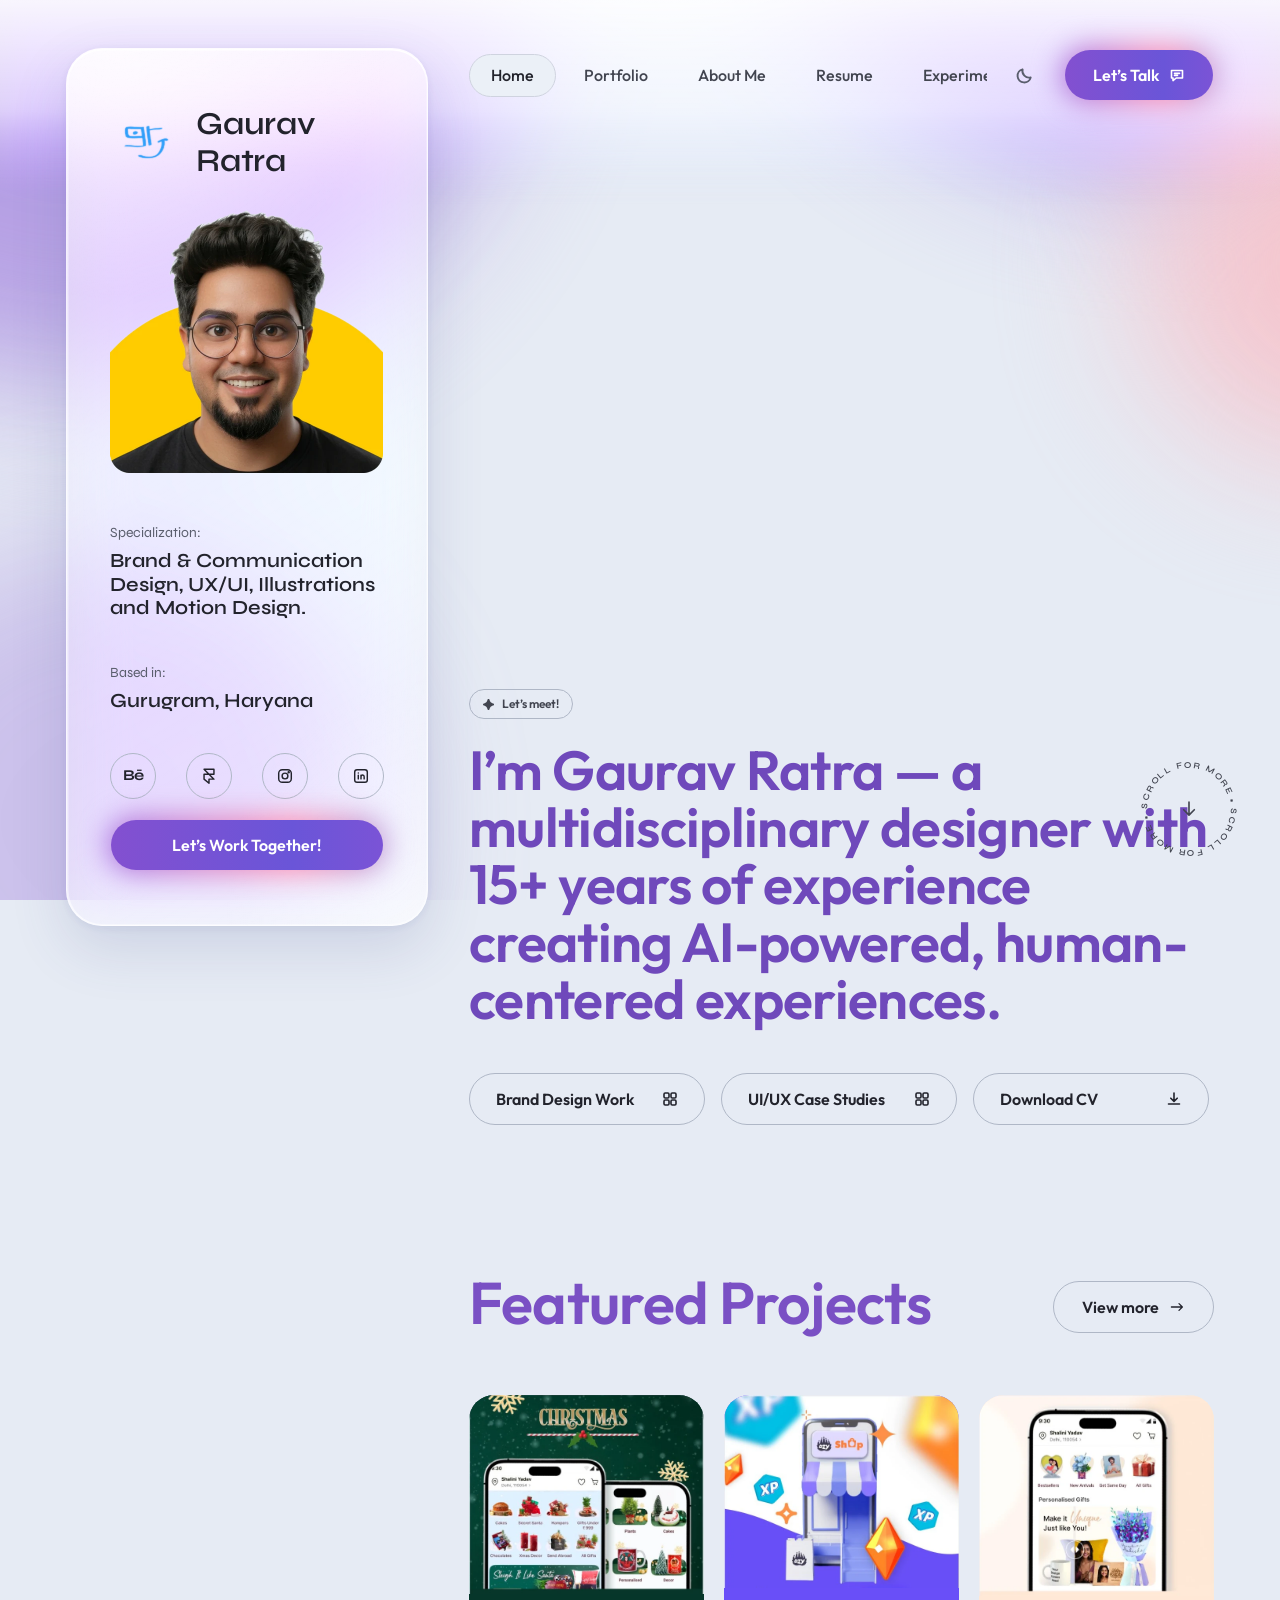
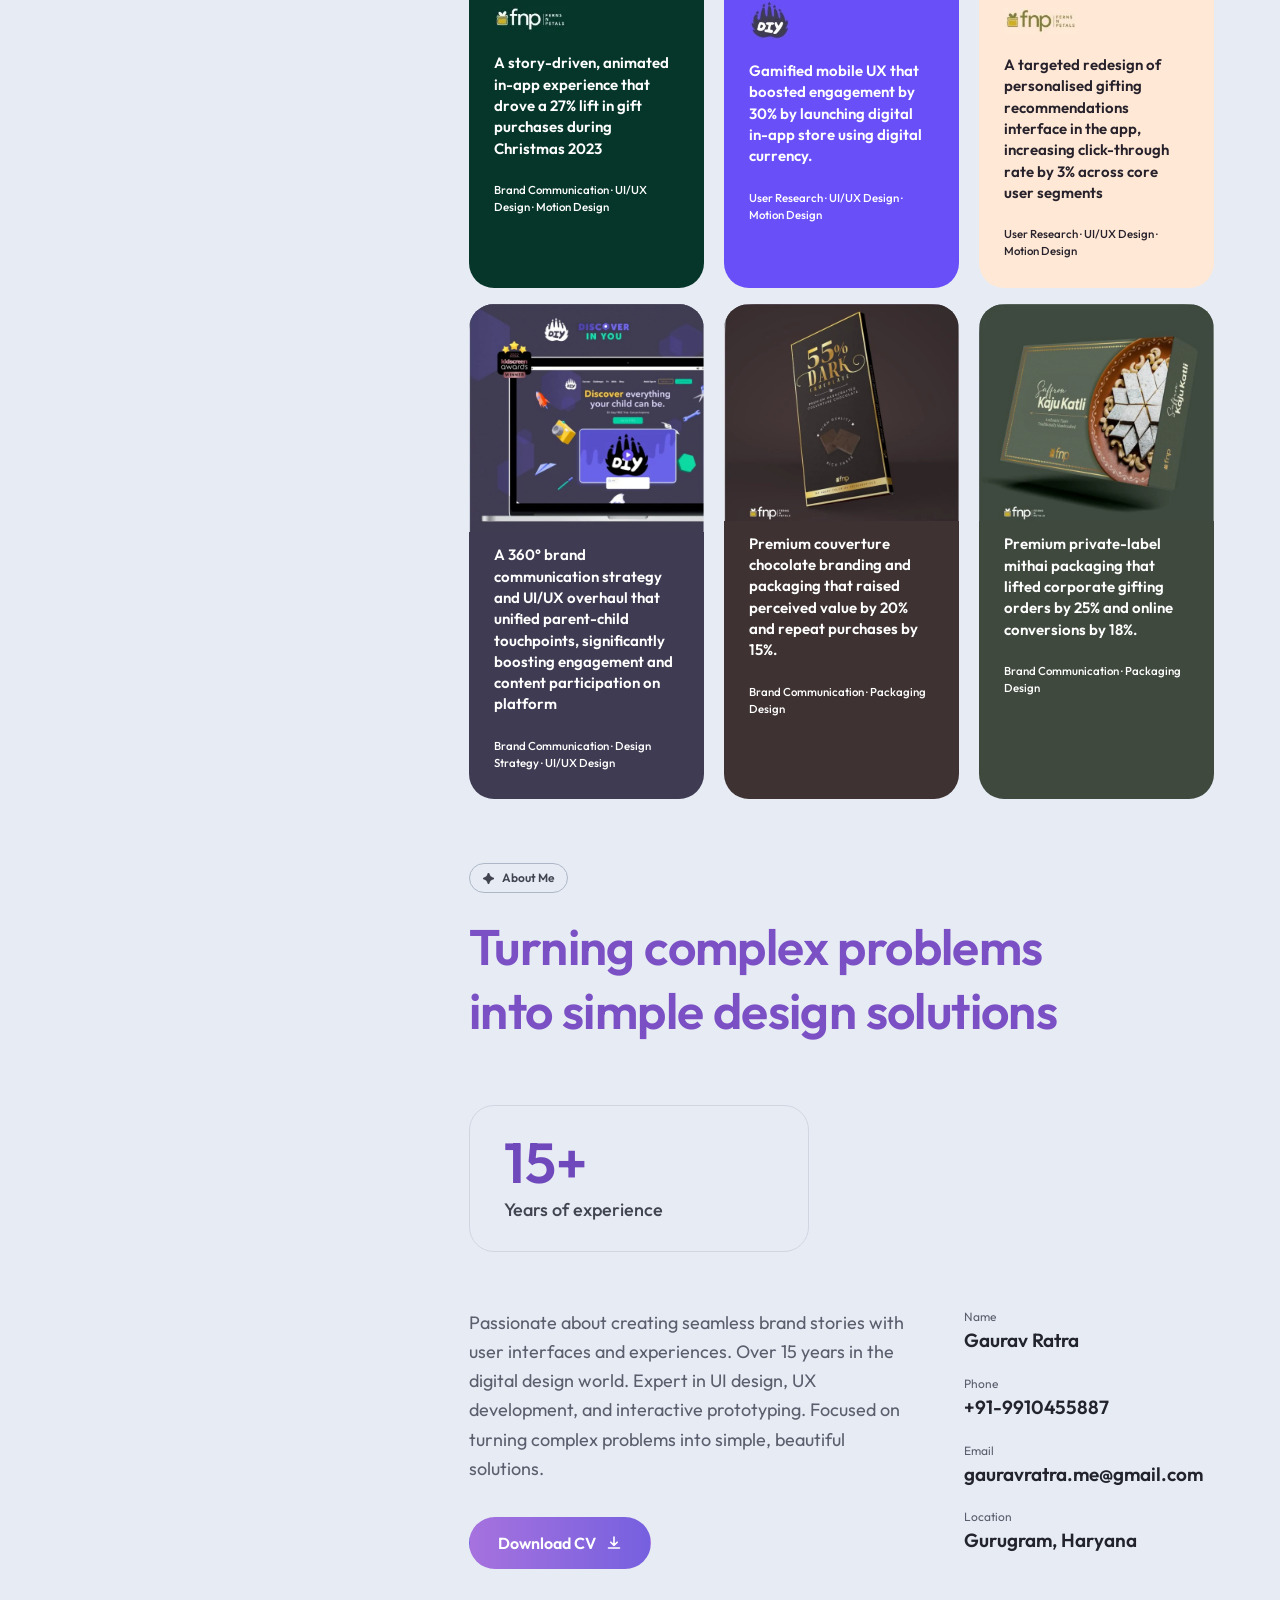
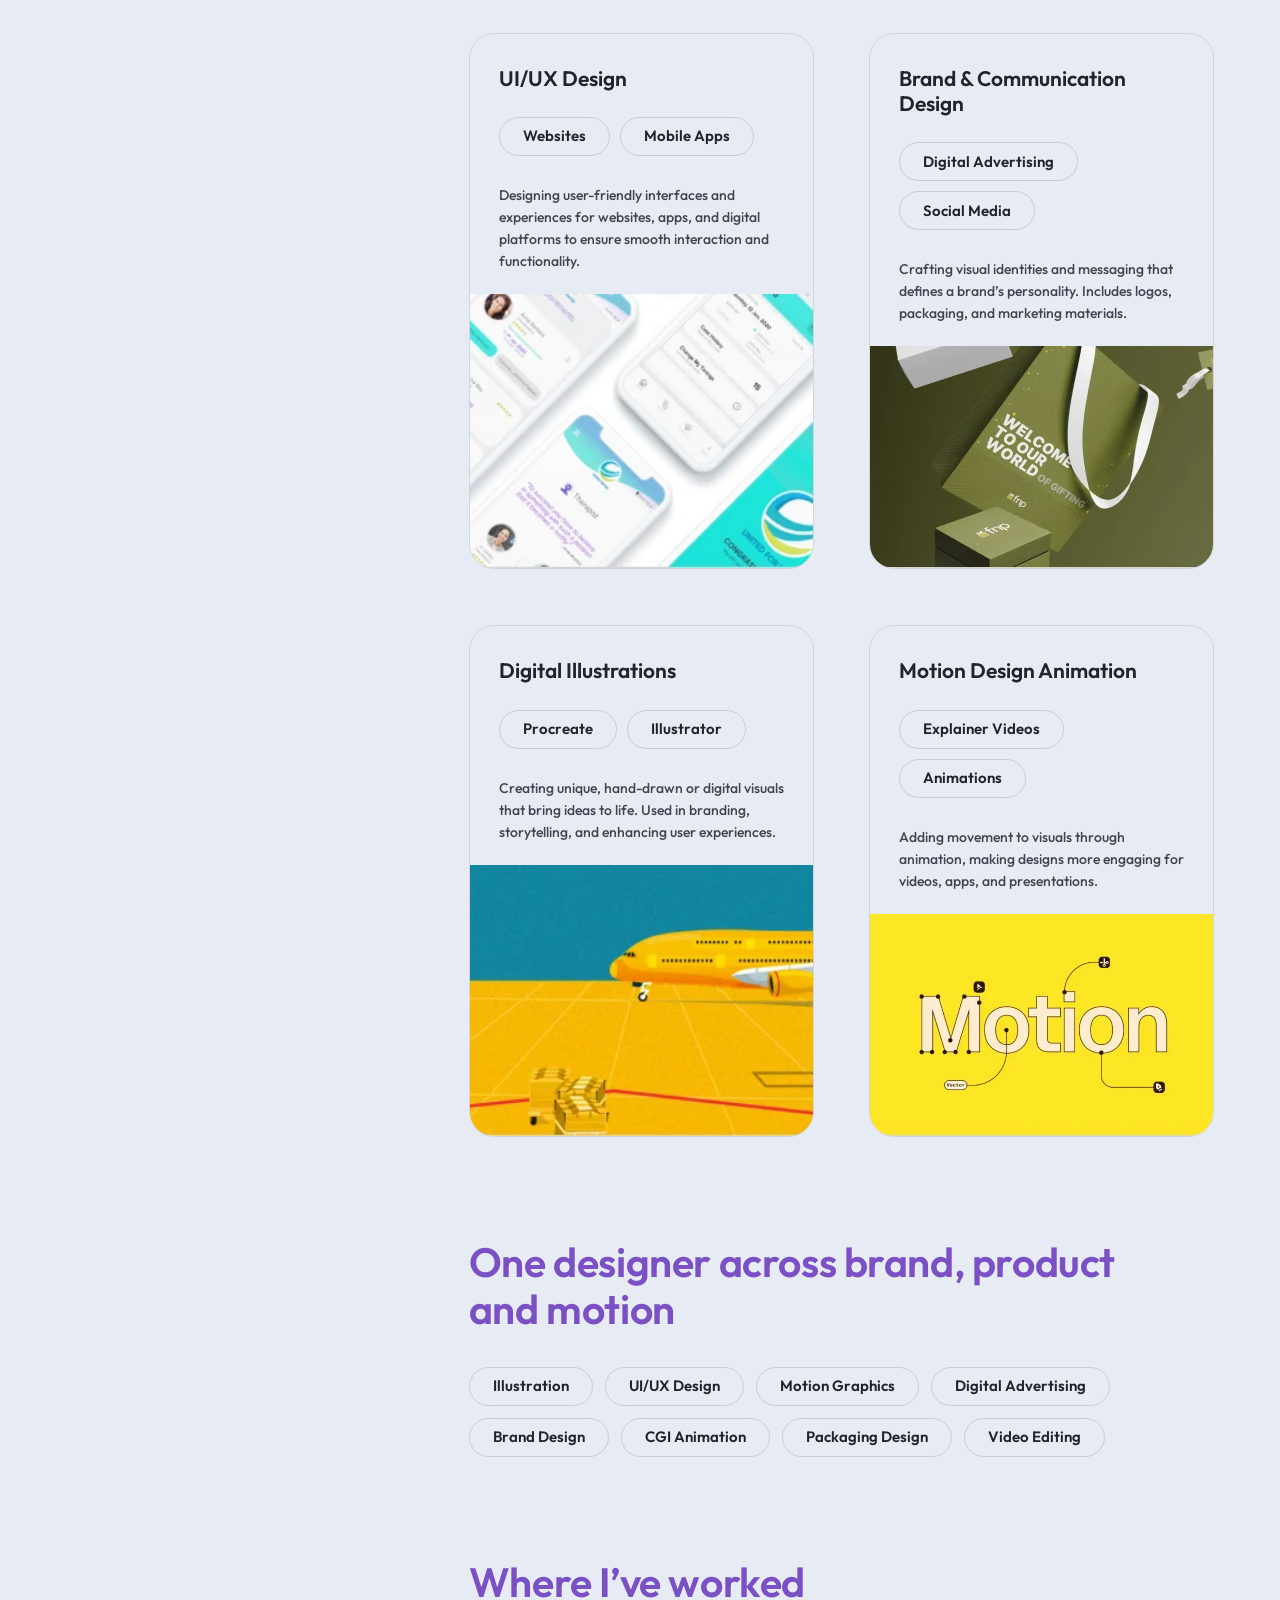
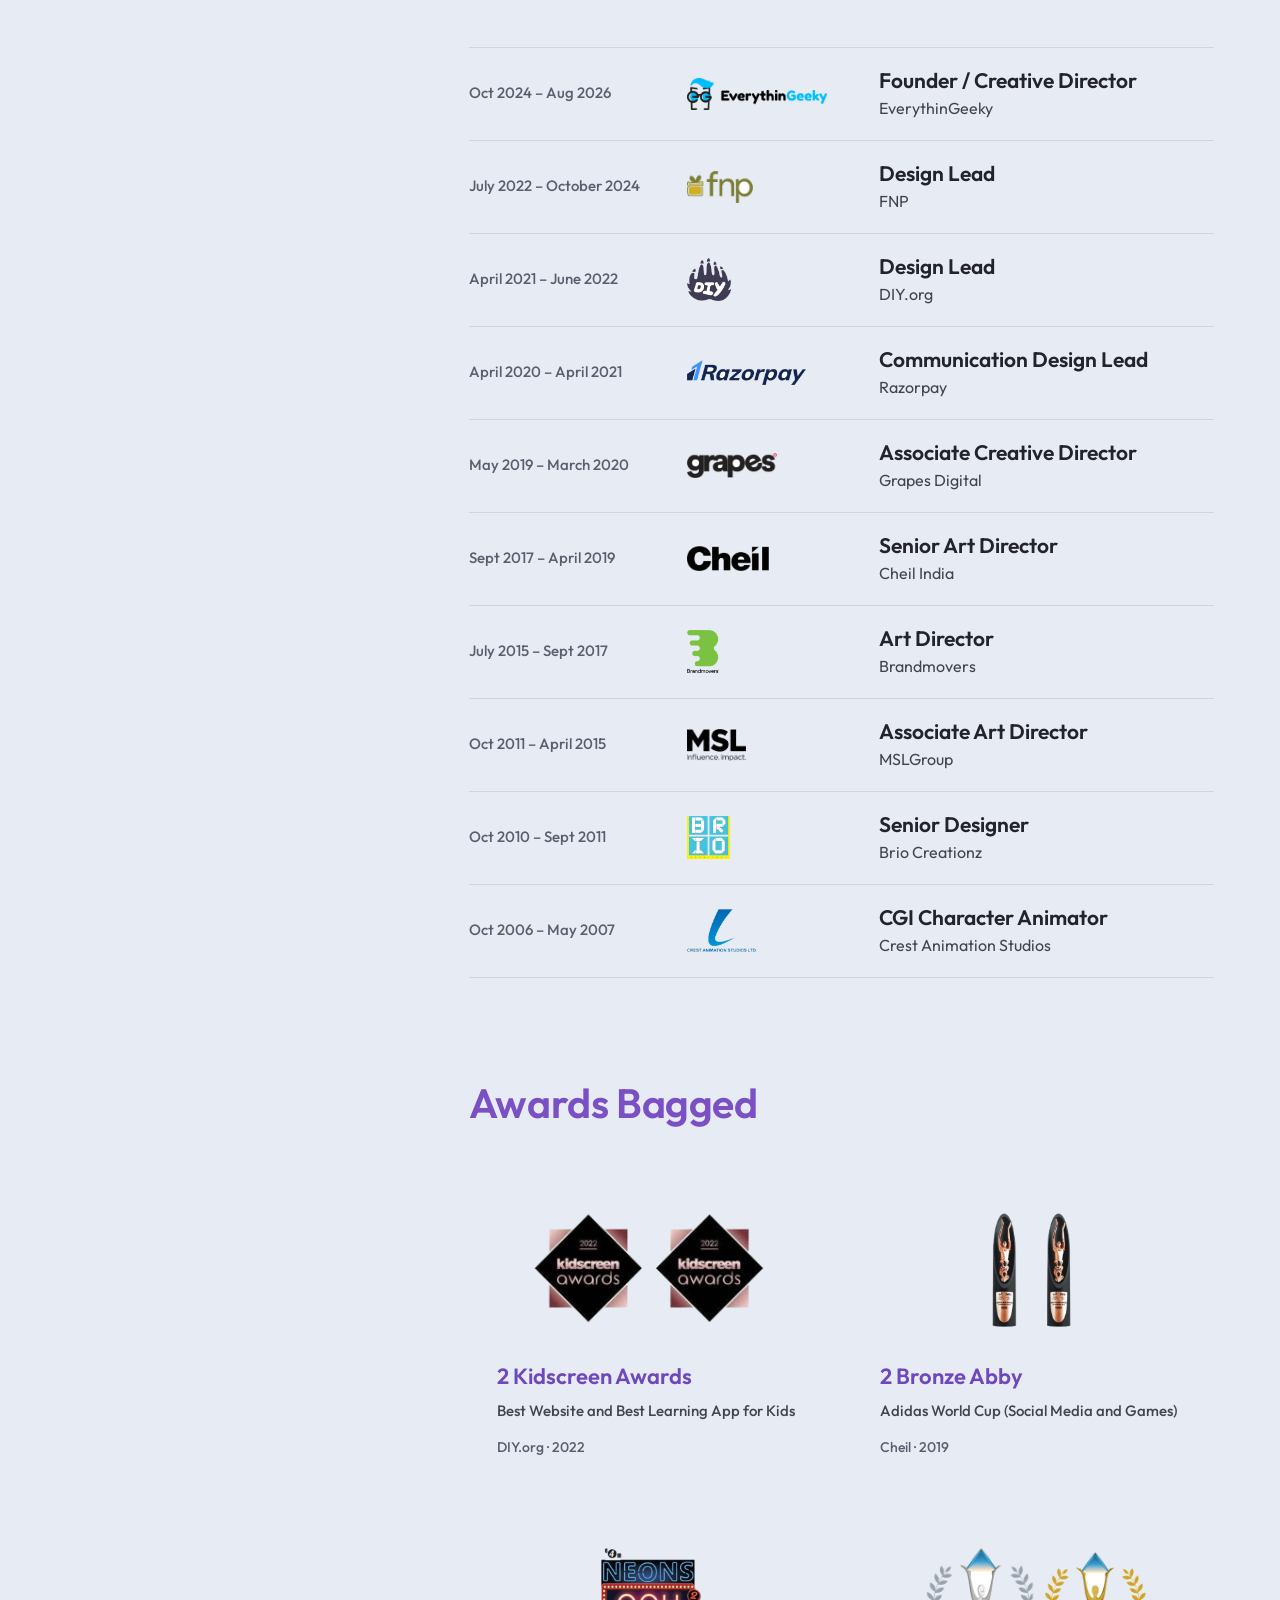
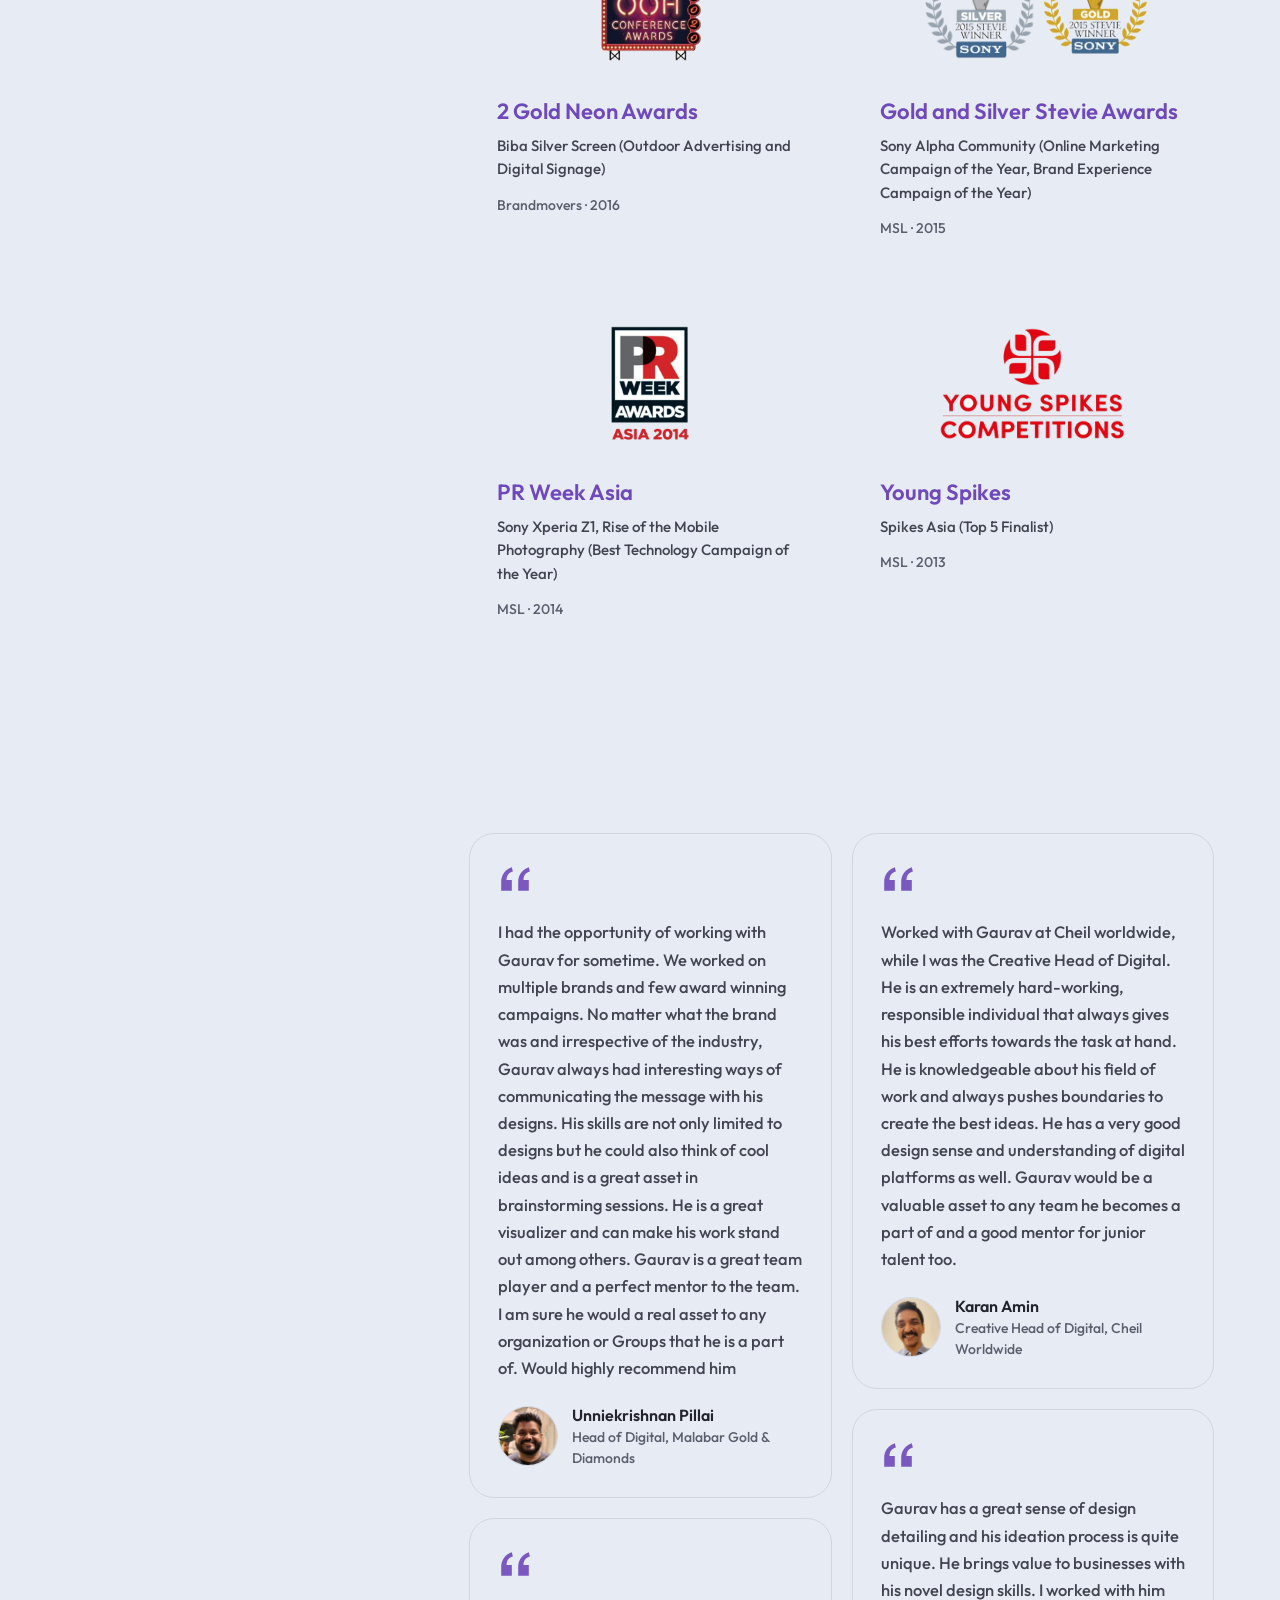
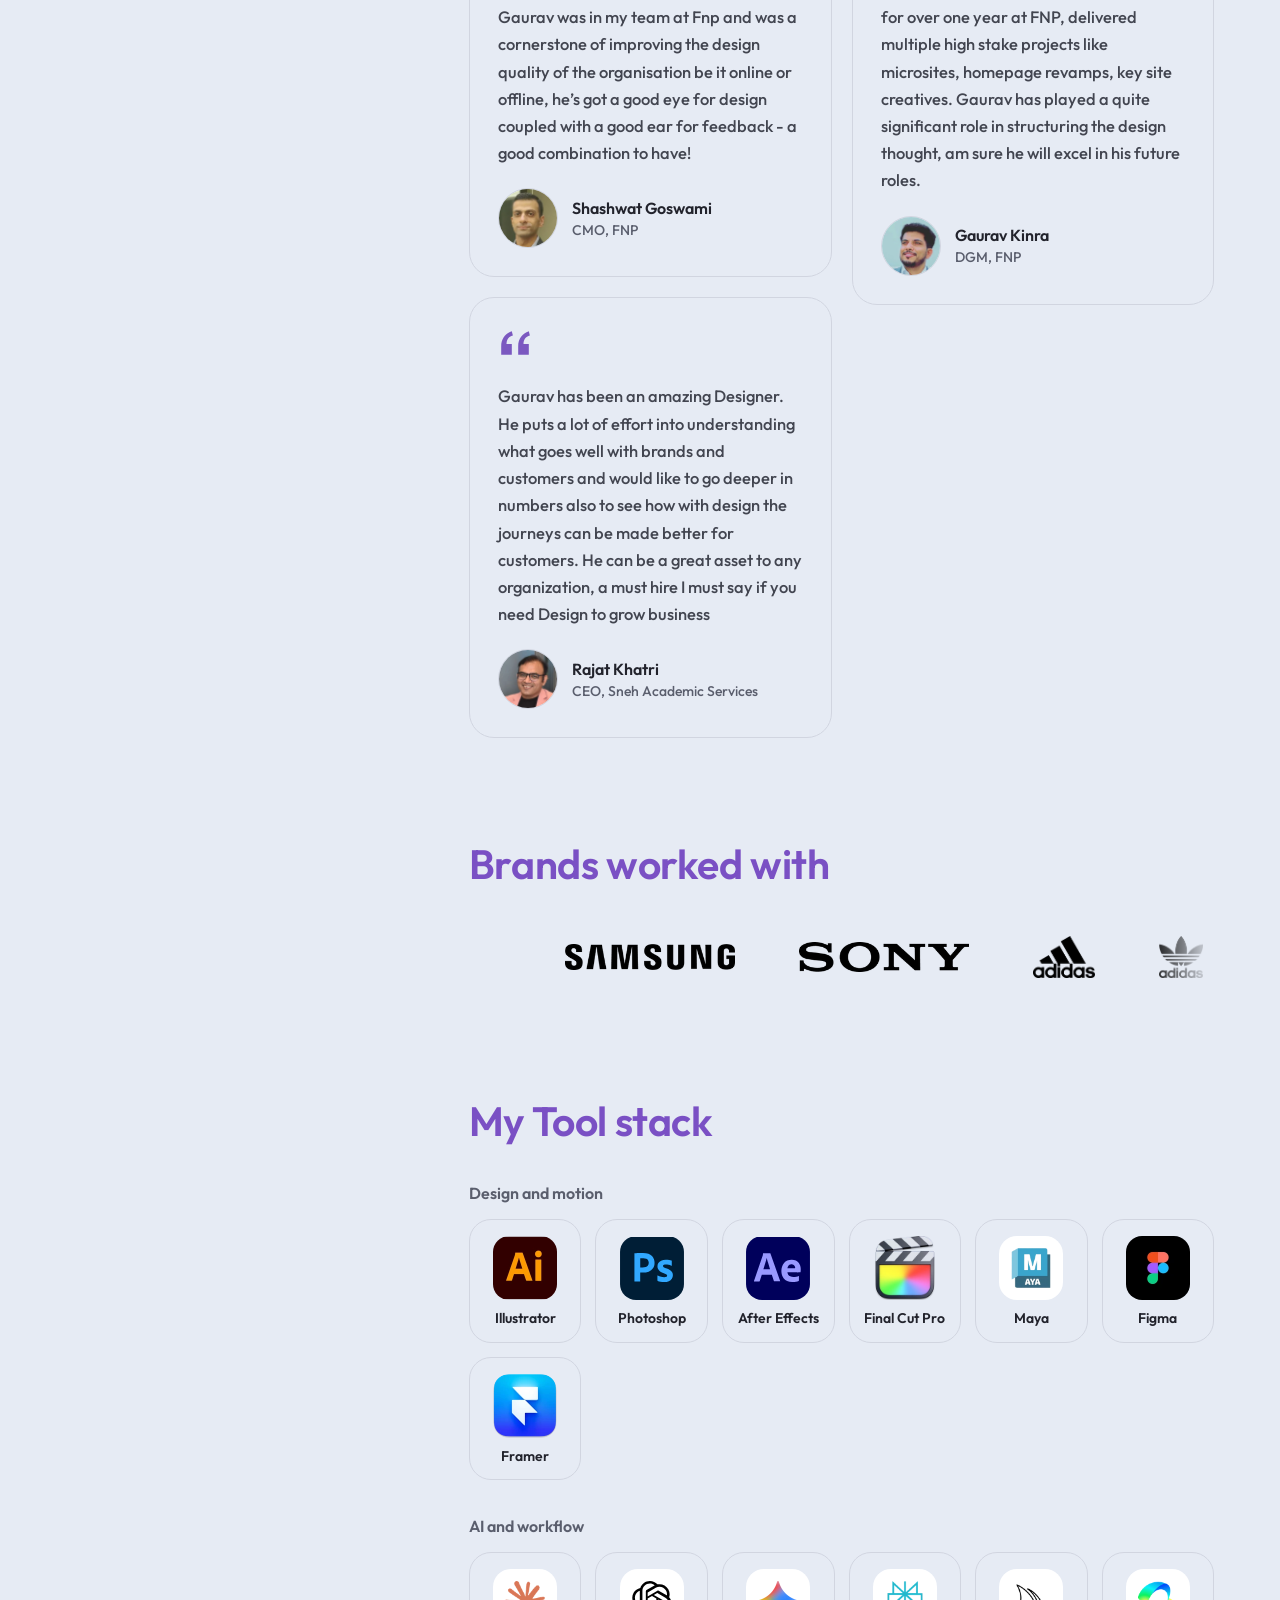
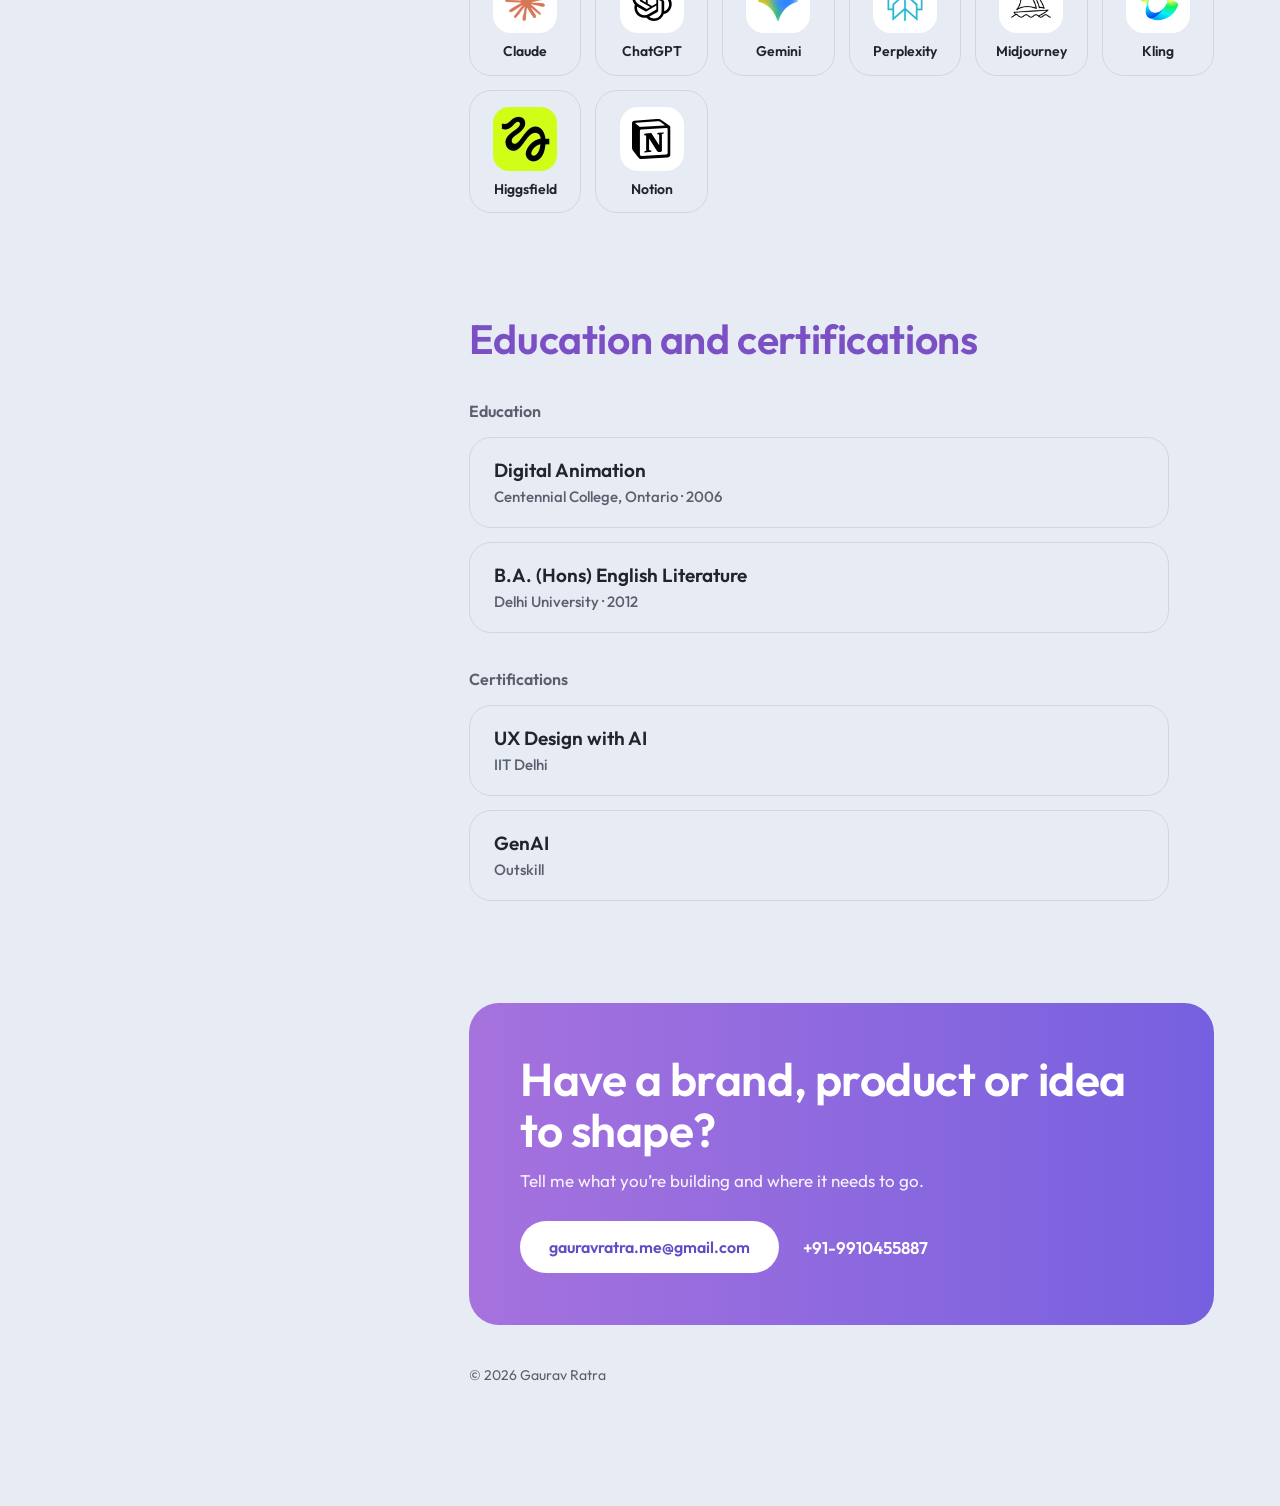
==== commit 9cae6e05: "Add files via upload" ====
--- a/index.html
+++ b/index.html
@@ -383,6 +383,12 @@
   .bt{grid-column:var(--cs)!important;grid-row:auto!important;aspect-ratio:var(--ar)}
 }
 .bt--static:hover img{transform:none}
+.bt video{display:block;width:100%;height:100%;object-fit:cover;background:#fff}
+.bt--vid .vctl{position:absolute;right:10px;bottom:10px;width:34px;height:34px;border-radius:50%;border:0;display:grid;place-items:center;background:rgba(20,20,30,.72);color:#fff;cursor:pointer;opacity:.0;transition:opacity .2s}
+.bt--vid:hover .vctl,.bt--vid:focus-within .vctl,.vctl:focus-visible{opacity:1}
+@media (hover:none){.bt--vid .vctl{opacity:1}}
+.vctl svg{width:14px;height:14px;fill:currentColor}
+.vctl:focus-visible{outline:2px solid #fff;outline-offset:2px;box-shadow:0 0 0 4px #694ff8}
 .cs{max-width:1007px;margin-top:40px}
 .cs__hero{margin:0;border-radius:25px;overflow:hidden;aspect-ratio:1007/445;background:var(--tile-bg)}
 .cs__hero img{width:100%;height:100%;object-fit:cover}
@@ -400,6 +406,7 @@
 .cs__meta svg{flex:none;width:22px;height:22px;margin-top:2px;fill:none;stroke:var(--t-bright);stroke-width:1.5;stroke-linecap:round;stroke-linejoin:round}
 .cs__meta dd{margin:0;display:flex;gap:12px;align-items:flex-start;font-weight:600;color:var(--t-bright);line-height:1.5}
 .cs__row--cont{margin-top:20px}
+.cs__quote{background:rgba(120,120,160,.14);border-radius:16px;padding:16px 20px;font-weight:600;margin:.8em 0!important}
 .cs__sub{margin:1.2em 0 .2em!important}
 .cs__single{margin:28px 0 0;border-radius:25px;overflow:hidden;background:var(--tile-bg)}
 .cs__single img{width:100%;height:100%;object-fit:cover}
@@ -1084,7 +1091,335 @@
      video      { url, label?, poster?, embed? }          link card (or embedded player)
      prototype  { url, label?, poster?, embed? }          Figma / web prototype
    ============================================================ */
+A.cs=Object.assign(A.cs,{"diy-hero": "[data-uri]", "diy-gems": "[data-uri]", "diy-how": "[data-uri]", "diy-level": "[data-uri]", "diy-screens": "[data-uri]", "diy-app": "[data-uri]